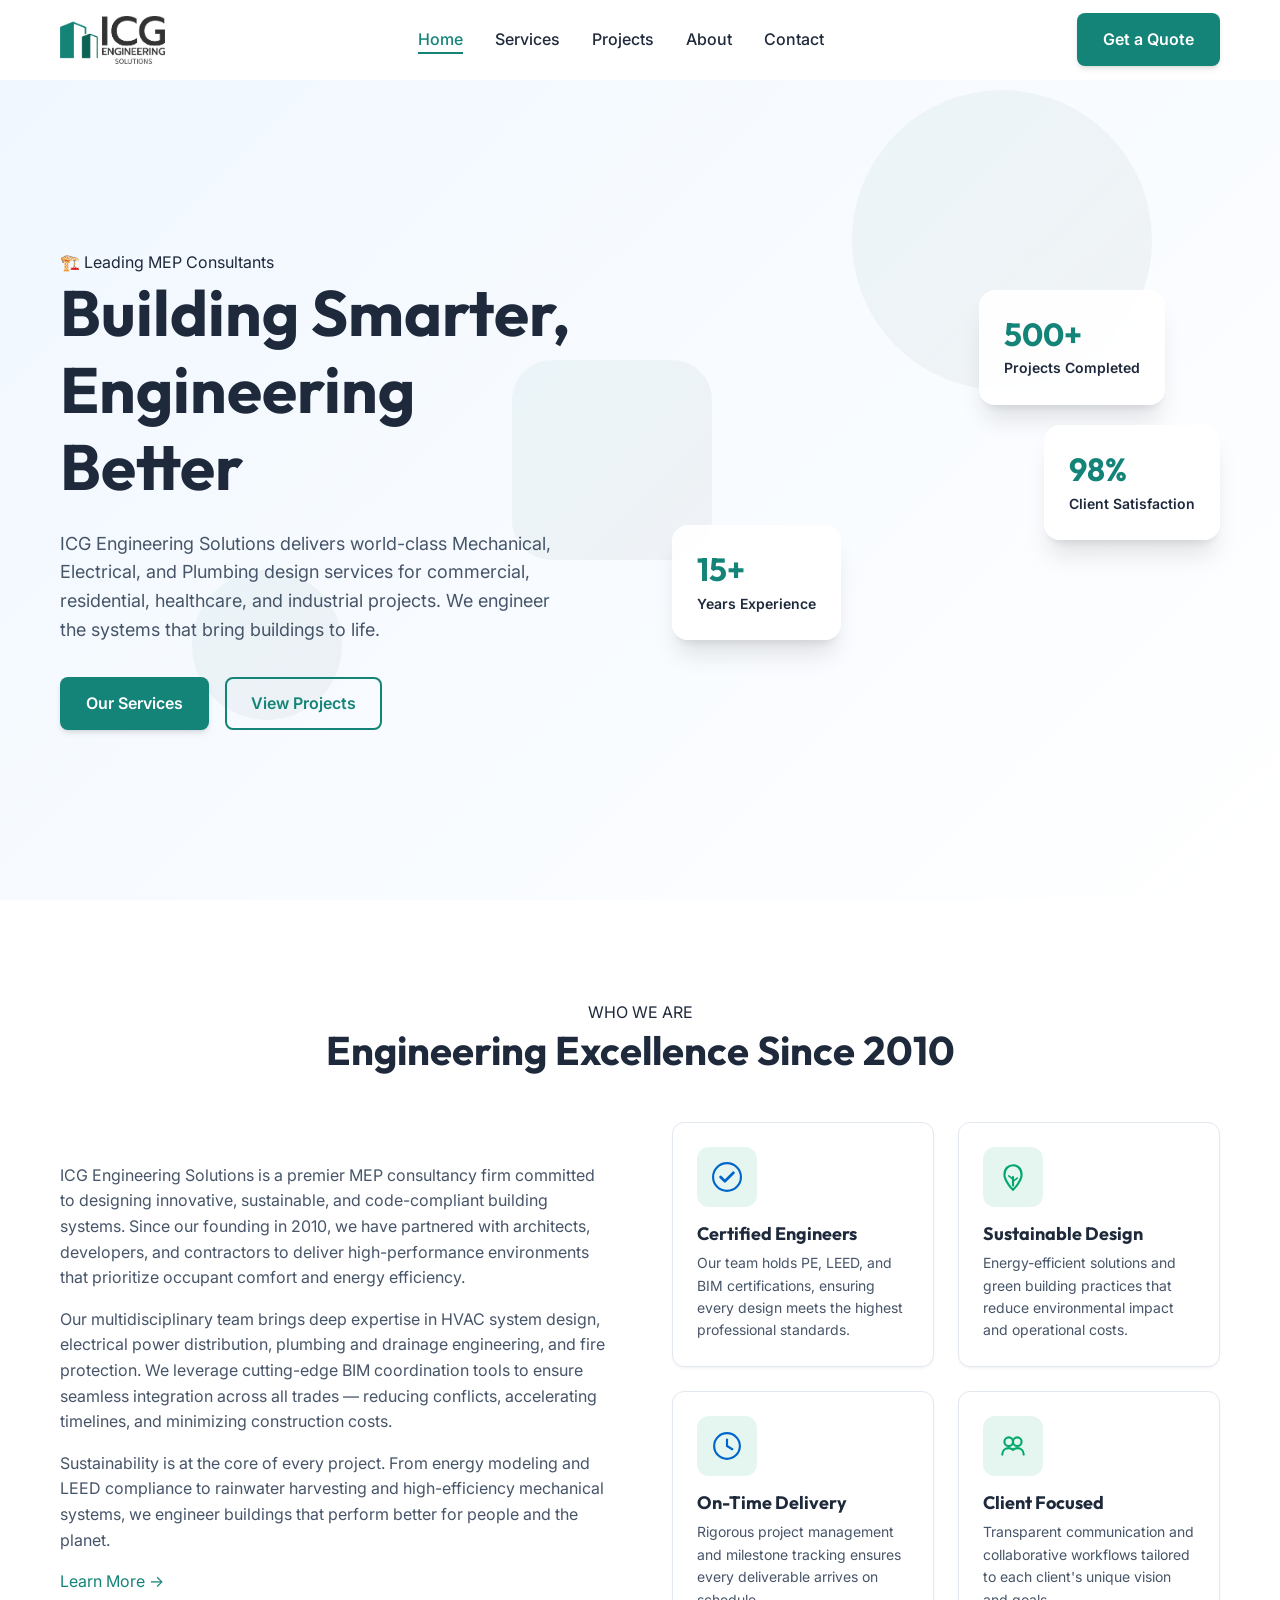
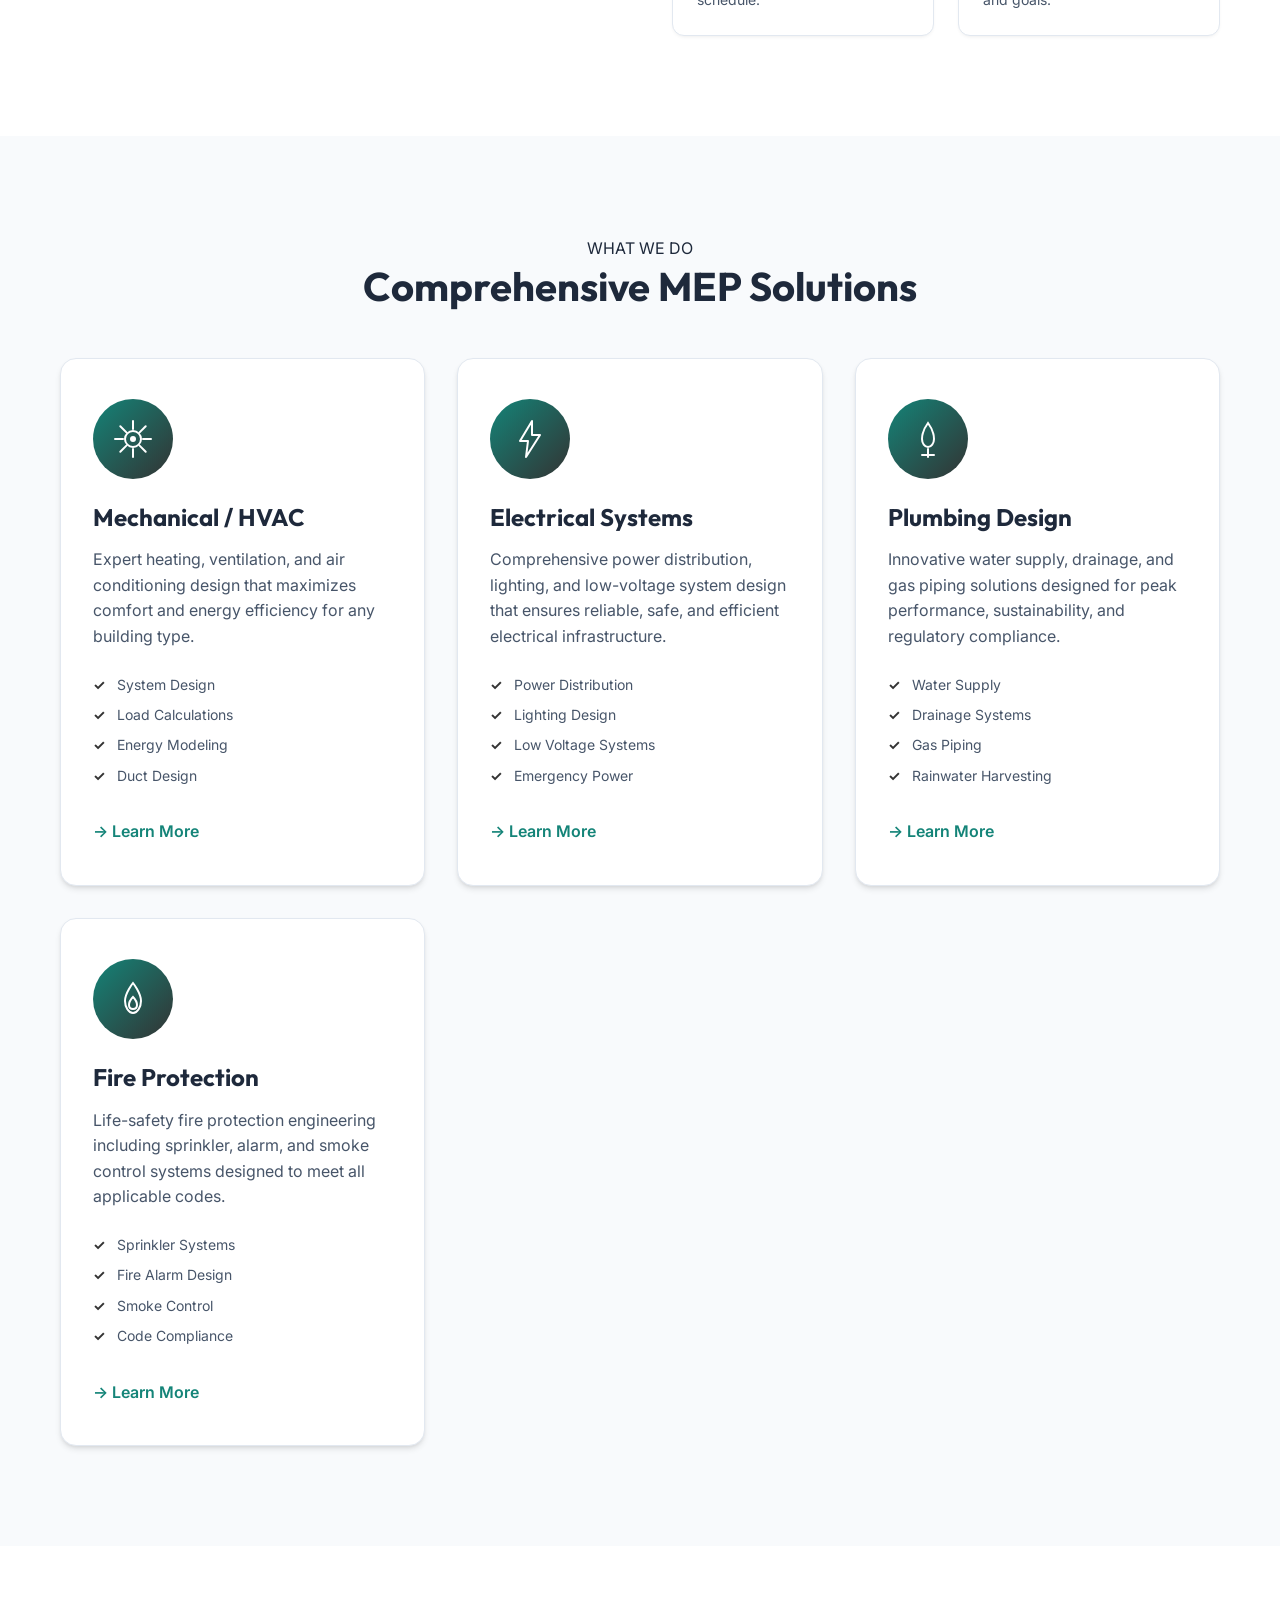
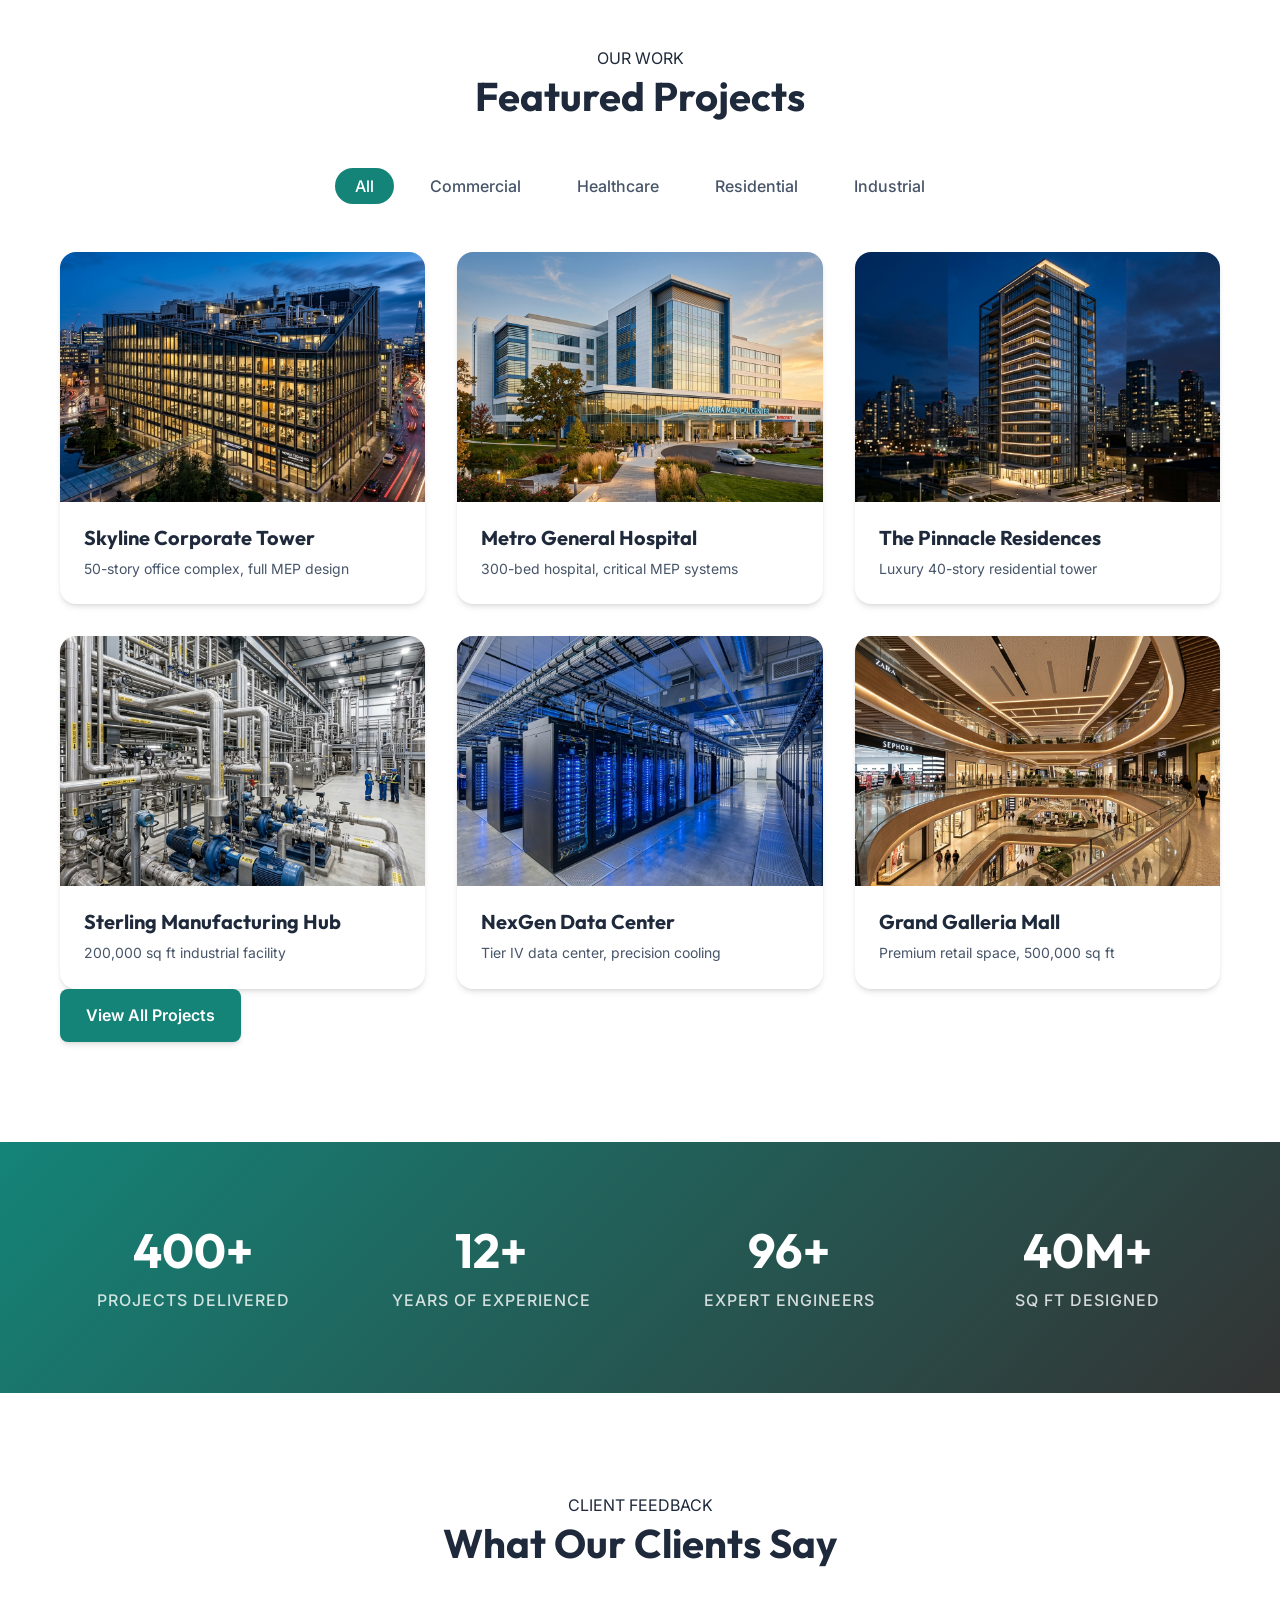
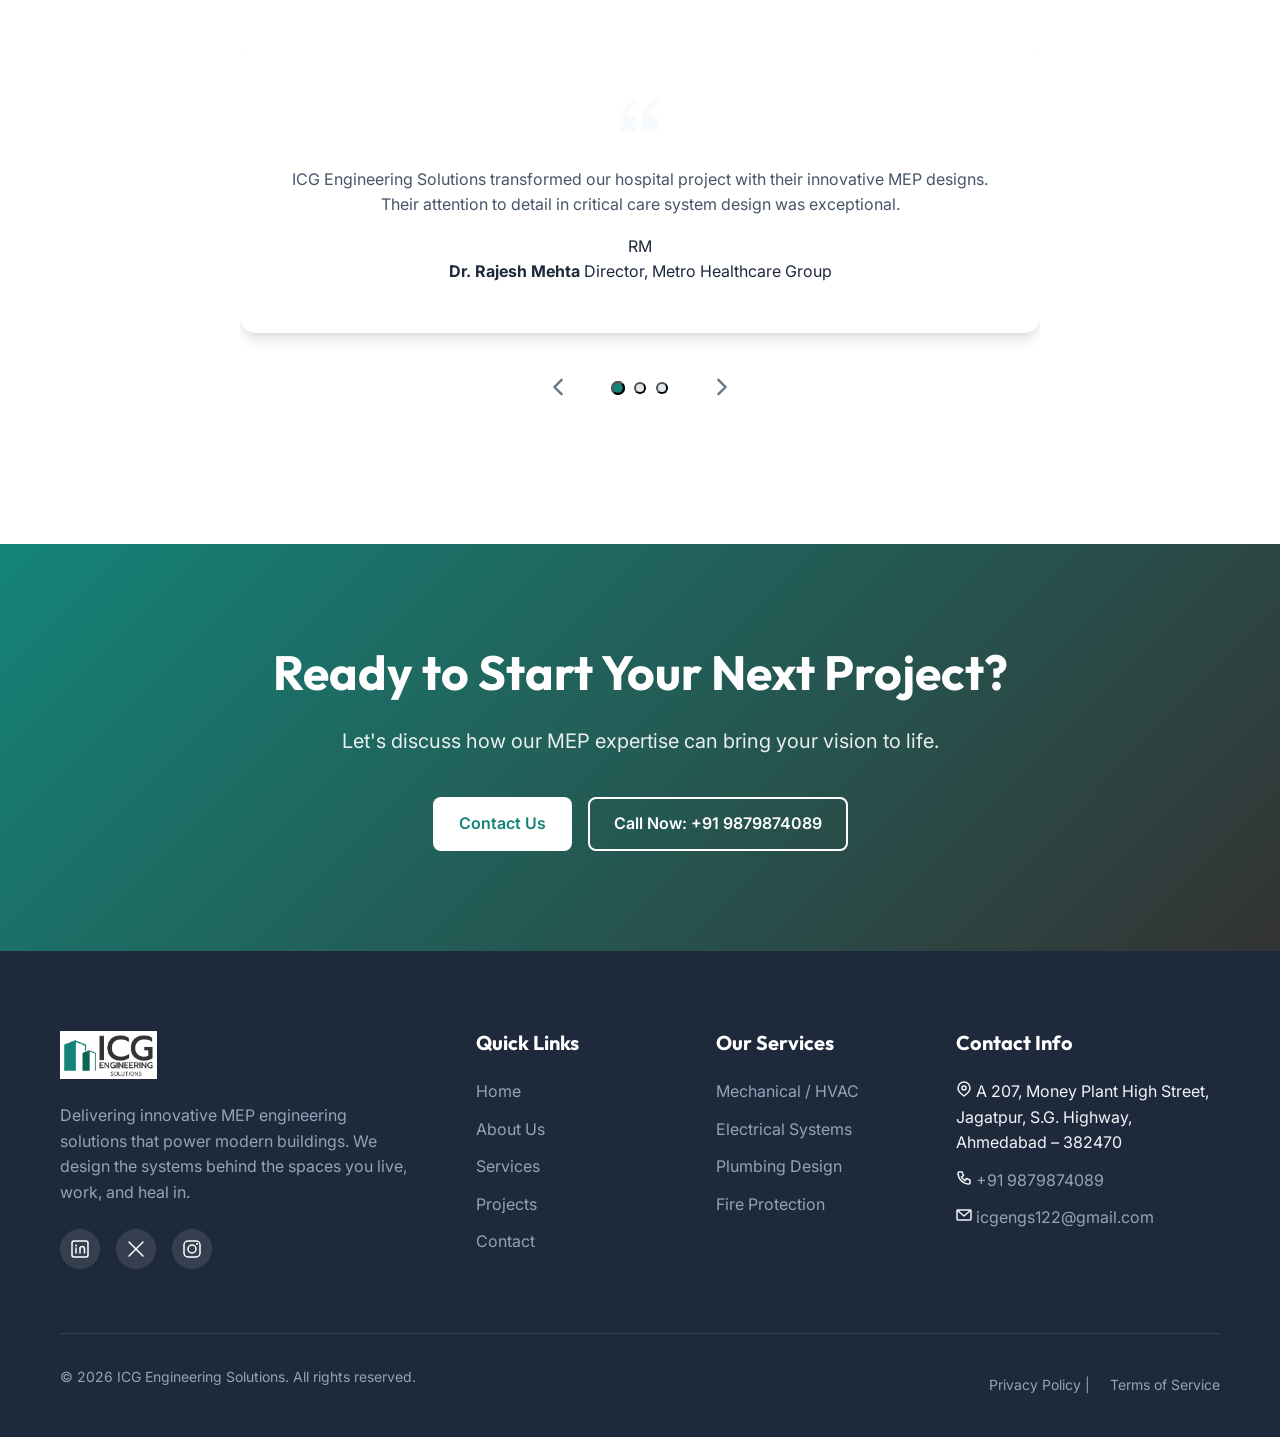
==== index.html @ 19a87f1a "feat: implement core site styles, add logo variants, and update footer branding across pages" ====
<!DOCTYPE html>
<html lang="en">
<head>
  <meta charset="UTF-8">
  <meta name="viewport" content="width=device-width, initial-scale=1.0">
  <title>ICG Engineering Solutions — Leading MEP Consultants | Building Smarter, Engineering Better</title>
  <meta name="description" content="ICG Engineering Solutions delivers world-class Mechanical, Electrical, and Plumbing (MEP) design services for commercial, residential, healthcare, and industrial projects across India.">
  <meta name="keywords" content="MEP engineering, mechanical engineering, electrical design, plumbing design, HVAC, fire protection, BIM coordination, sustainable design, Mumbai">
  <meta name="author" content="ICG Engineering Solutions">

  <!-- Open Graph -->
  <meta property="og:title" content="ICG Engineering Solutions — Leading MEP Consultants">
  <meta property="og:description" content="World-class Mechanical, Electrical, and Plumbing design services for commercial, residential, healthcare, and industrial projects.">
  <meta property="og:type" content="website">
  <meta property="og:url" content="https://www.icgengineering.com/">
  <meta property="og:image" content="images/og-image.jpg">
  <meta property="og:site_name" content="ICG Engineering Solutions">

  <!-- Twitter Card -->
  <meta name="twitter:card" content="summary_large_image">
  <meta name="twitter:title" content="ICG Engineering Solutions — Leading MEP Consultants">
  <meta name="twitter:description" content="World-class MEP design services for commercial, residential, healthcare, and industrial projects.">

  <!-- Fonts -->
  <link rel="preconnect" href="https://fonts.googleapis.com">
  <link rel="preconnect" href="https://fonts.gstatic.com" crossorigin>
  <link href="https://fonts.googleapis.com/css2?family=Inter:wght@400;500;600&family=Outfit:wght@600;700;800&display=swap" rel="stylesheet">

  <!-- Stylesheet -->
  <link rel="stylesheet" href="css/style.css">
</head>
<body>

  <!-- ============ PRELOADER ============ -->
  <div class="preloader" id="preloader" aria-label="Loading page content">
    <div class="spinner"></div>
  </div>

  <!-- ============ NAVIGATION ============ -->
  <header>
    <nav class="navbar" id="navbar" aria-label="Main navigation">
      <div class="container">

        <!-- Logo -->
        <a href="index.html" class="logo" id="nav-logo" aria-label="ICG Engineering Solutions — Home">
          <img src="images/logo.png" alt="ICG Engineering Solutions Logo">
        </a>

        <!-- Desktop Nav Links -->
        <ul class="nav-links" id="nav-links">
          <li><a href="index.html" class="nav-link active" id="nav-home">Home</a></li>
          <li><a href="services.html" class="nav-link" id="nav-services">Services</a></li>
          <li><a href="projects.html" class="nav-link" id="nav-projects">Projects</a></li>
          <li><a href="about.html" class="nav-link" id="nav-about">About</a></li>
          <li><a href="contact.html" class="nav-link" id="nav-contact">Contact</a></li>
        </ul>

        <!-- CTA Button -->
        <a href="contact.html" class="btn btn-primary nav-cta" id="nav-cta">Get a Quote</a>

        <!-- Hamburger Toggle -->
        <button class="menu-toggle" id="menu-toggle" aria-label="Toggle mobile menu" aria-expanded="false">
          <span></span>
          <span></span>
          <span></span>
        </button>
      </div>

      <!-- Mobile Menu -->
      <div class="mobile-menu" id="mobile-menu" aria-label="Mobile navigation">
        <ul class="mobile-nav-links">
          <li><a href="index.html" class="mobile-nav-link active" id="mobile-nav-home">Home</a></li>
          <li><a href="services.html" class="mobile-nav-link" id="mobile-nav-services">Services</a></li>
          <li><a href="projects.html" class="mobile-nav-link" id="mobile-nav-projects">Projects</a></li>
          <li><a href="about.html" class="mobile-nav-link" id="mobile-nav-about">About</a></li>
          <li><a href="contact.html" class="mobile-nav-link" id="mobile-nav-contact">Contact</a></li>
          <li><a href="contact.html" class="btn btn-primary mobile-cta" id="mobile-cta">Get a Quote</a></li>
        </ul>
      </div>
    </nav>
  </header>

  <main>

    <!-- ============ HERO SECTION ============ -->
    <section id="hero" aria-label="Hero introduction">

      <!-- Decorative Floating Shapes -->
      <div class="hero-shapes" aria-hidden="true">
        <div class="shape shape-circle shape-1"></div>
        <div class="shape shape-circle shape-2"></div>
        <div class="shape shape-square shape-3"></div>
        <div class="shape shape-circle shape-4"></div>
        <div class="shape shape-square shape-5"></div>
        <div class="shape shape-circle shape-6"></div>
      </div>

      <div class="container">

        <!-- Hero Content (Left) -->
        <div class="hero-content fade-in-left">
          <span class="hero-badge">🏗️ Leading MEP Consultants</span>
          <h1>Building Smarter,<br>Engineering Better</h1>
          <p>ICG Engineering Solutions delivers world-class Mechanical, Electrical, and Plumbing design services for commercial, residential, healthcare, and industrial projects. We engineer the systems that bring buildings to life.</p>
          <div class="btn-group">
            <a href="services.html" class="btn btn-primary" id="hero-btn-services">Our Services</a>
            <a href="projects.html" class="btn btn-secondary" id="hero-btn-projects">View Projects</a>
          </div>
        </div>

        <!-- Hero Stats (Right — floating cards) -->
        <div class="hero-stats fade-in-right">
          <div class="hero-stat-card">
            <h3 class="stat-number" data-target="500" data-suffix="+">500+</h3>
            <p>Projects Completed</p>
          </div>
          <div class="hero-stat-card">
            <h3 class="stat-number" data-target="15" data-suffix="+">15+</h3>
            <p>Years Experience</p>
          </div>
          <div class="hero-stat-card">
            <h3 class="stat-number" data-target="98" data-suffix="%">98%</h3>
            <p>Client Satisfaction</p>
          </div>
        </div>

      </div>
    </section>

    <!-- ============ ABOUT PREVIEW ============ -->
    <section id="about" class="section" aria-label="About ICG Engineering">
      <div class="container">

        <div class="section-header fade-in-up">
          <span class="section-subtitle">WHO WE ARE</span>
          <h2>Engineering Excellence Since 2010</h2>
        </div>

        <div class="about-grid">

          <!-- Left Column — Text -->
          <div class="about-text fade-in-left">
            <p>ICG Engineering Solutions is a premier MEP consultancy firm committed to designing innovative, sustainable, and code-compliant building systems. Since our founding in 2010, we have partnered with architects, developers, and contractors to deliver high-performance environments that prioritize occupant comfort and energy efficiency.</p>
            <p>Our multidisciplinary team brings deep expertise in HVAC system design, electrical power distribution, plumbing and drainage engineering, and fire protection. We leverage cutting-edge BIM coordination tools to ensure seamless integration across all trades — reducing conflicts, accelerating timelines, and minimizing construction costs.</p>
            <p>Sustainability is at the core of every project. From energy modeling and LEED compliance to rainwater harvesting and high-efficiency mechanical systems, we engineer buildings that perform better for people and the planet.</p>
            <a href="about.html" class="link-arrow" id="about-learn-more">Learn More →</a>
          </div>

          <!-- Right Column — Feature Cards -->
          <div class="about-features fade-in-right">

            <div class="feature-card" id="feature-certified">
              <div class="icon-box">
                <svg width="28" height="28" viewBox="0 0 28 28" fill="none" aria-hidden="true">
                  <circle cx="14" cy="14" r="13" stroke="#0066CC" stroke-width="2" fill="none"/>
                  <polyline points="8,14 12,18 20,10" stroke="#0066CC" stroke-width="2.5" fill="none" stroke-linecap="round" stroke-linejoin="round"/>
                </svg>
              </div>
              <h4>Certified Engineers</h4>
              <p>Our team holds PE, LEED, and BIM certifications, ensuring every design meets the highest professional standards.</p>
            </div>

            <div class="feature-card" id="feature-sustainable">
              <div class="icon-box">
                <svg width="28" height="28" viewBox="0 0 28 28" fill="none" aria-hidden="true">
                  <path d="M14 26C14 26 6 18 6 12C6 6 10 3 14 3C18 3 22 6 22 12C22 18 14 26 14 26Z" stroke="#00A86B" stroke-width="2" fill="none"/>
                  <line x1="14" y1="14" x2="14" y2="22" stroke="#00A86B" stroke-width="2" stroke-linecap="round"/>
                  <line x1="14" y1="16" x2="10" y2="13" stroke="#00A86B" stroke-width="1.5" stroke-linecap="round"/>
                  <line x1="14" y1="18" x2="18" y2="15" stroke="#00A86B" stroke-width="1.5" stroke-linecap="round"/>
                </svg>
              </div>
              <h4>Sustainable Design</h4>
              <p>Energy-efficient solutions and green building practices that reduce environmental impact and operational costs.</p>
            </div>

            <div class="feature-card" id="feature-ontime">
              <div class="icon-box">
                <svg width="28" height="28" viewBox="0 0 28 28" fill="none" aria-hidden="true">
                  <circle cx="14" cy="14" r="12" stroke="#0066CC" stroke-width="2" fill="none"/>
                  <line x1="14" y1="8" x2="14" y2="14" stroke="#0066CC" stroke-width="2" stroke-linecap="round"/>
                  <line x1="14" y1="14" x2="19" y2="17" stroke="#0066CC" stroke-width="2" stroke-linecap="round"/>
                </svg>
              </div>
              <h4>On-Time Delivery</h4>
              <p>Rigorous project management and milestone tracking ensures every deliverable arrives on schedule.</p>
            </div>

            <div class="feature-card" id="feature-client">
              <div class="icon-box">
                <svg width="28" height="28" viewBox="0 0 28 28" fill="none" aria-hidden="true">
                  <circle cx="10" cy="10" r="4" stroke="#00A86B" stroke-width="2" fill="none"/>
                  <circle cx="18" cy="10" r="4" stroke="#00A86B" stroke-width="2" fill="none"/>
                  <path d="M4 22C4 18 7 16 10 16C11.5 16 12.5 16.5 14 17.5C15.5 16.5 16.5 16 18 16C21 16 24 18 24 22" stroke="#00A86B" stroke-width="2" fill="none" stroke-linecap="round"/>
                </svg>
              </div>
              <h4>Client Focused</h4>
              <p>Transparent communication and collaborative workflows tailored to each client's unique vision and goals.</p>
            </div>

          </div>
        </div>
      </div>
    </section>

    <!-- ============ SERVICES SECTION ============ -->
    <section id="services" class="section section-alt" aria-label="Our services">
      <div class="container">

        <div class="section-header fade-in-up">
          <span class="section-subtitle">WHAT WE DO</span>
          <h2>Comprehensive MEP Solutions</h2>
        </div>

        <div class="services-grid">

          <!-- Service Card 1 — Mechanical / HVAC -->
          <article class="service-card fade-in-up" id="service-hvac">
            <div class="icon-box">
              <svg width="40" height="40" viewBox="0 0 40 40" fill="none" aria-hidden="true">
                <circle cx="20" cy="20" r="8" stroke="currentColor" stroke-width="2" fill="none"/>
                <circle cx="20" cy="20" r="3" fill="currentColor"/>
                <line x1="20" y1="2" x2="20" y2="10" stroke="currentColor" stroke-width="2" stroke-linecap="round"/>
                <line x1="20" y1="30" x2="20" y2="38" stroke="currentColor" stroke-width="2" stroke-linecap="round"/>
                <line x1="2" y1="20" x2="10" y2="20" stroke="currentColor" stroke-width="2" stroke-linecap="round"/>
                <line x1="30" y1="20" x2="38" y2="20" stroke="currentColor" stroke-width="2" stroke-linecap="round"/>
                <line x1="7.3" y1="7.3" x2="13.4" y2="13.4" stroke="currentColor" stroke-width="2" stroke-linecap="round"/>
                <line x1="26.6" y1="26.6" x2="32.7" y2="32.7" stroke="currentColor" stroke-width="2" stroke-linecap="round"/>
                <line x1="7.3" y1="32.7" x2="13.4" y2="26.6" stroke="currentColor" stroke-width="2" stroke-linecap="round"/>
                <line x1="26.6" y1="13.4" x2="32.7" y2="7.3" stroke="currentColor" stroke-width="2" stroke-linecap="round"/>
              </svg>
            </div>
            <h3>Mechanical / HVAC</h3>
            <p>Expert heating, ventilation, and air conditioning design that maximizes comfort and energy efficiency for any building type.</p>
            <ul class="service-list">
              <li>System Design</li>
              <li>Load Calculations</li>
              <li>Energy Modeling</li>
              <li>Duct Design</li>
            </ul>
            <a href="services.html" class="service-link" id="service-hvac-link">→ Learn More</a>
          </article>

          <!-- Service Card 2 — Electrical Systems -->
          <article class="service-card fade-in-up" id="service-electrical">
            <div class="icon-box">
              <svg width="40" height="40" viewBox="0 0 40 40" fill="none" aria-hidden="true">
                <polygon points="22,2 10,22 18,22 16,38 30,16 22,16" fill="none" stroke="currentColor" stroke-width="2" stroke-linejoin="round"/>
              </svg>
            </div>
            <h3>Electrical Systems</h3>
            <p>Comprehensive power distribution, lighting, and low-voltage system design that ensures reliable, safe, and efficient electrical infrastructure.</p>
            <ul class="service-list">
              <li>Power Distribution</li>
              <li>Lighting Design</li>
              <li>Low Voltage Systems</li>
              <li>Emergency Power</li>
            </ul>
            <a href="services.html" class="service-link" id="service-electrical-link">→ Learn More</a>
          </article>

          <!-- Service Card 3 — Plumbing Design -->
          <article class="service-card fade-in-up" id="service-plumbing">
            <div class="icon-box">
              <svg width="40" height="40" viewBox="0 0 40 40" fill="none" aria-hidden="true">
                <path d="M20 4C20 4 14 12 14 20C14 24.4 16.7 28 20 28C23.3 28 26 24.4 26 20C26 12 20 4 20 4Z" stroke="currentColor" stroke-width="2" fill="none"/>
                <line x1="20" y1="30" x2="20" y2="38" stroke="currentColor" stroke-width="2" stroke-linecap="round"/>
                <line x1="14" y1="36" x2="26" y2="36" stroke="currentColor" stroke-width="2" stroke-linecap="round"/>
              </svg>
            </div>
            <h3>Plumbing Design</h3>
            <p>Innovative water supply, drainage, and gas piping solutions designed for peak performance, sustainability, and regulatory compliance.</p>
            <ul class="service-list">
              <li>Water Supply</li>
              <li>Drainage Systems</li>
              <li>Gas Piping</li>
              <li>Rainwater Harvesting</li>
            </ul>
            <a href="services.html" class="service-link" id="service-plumbing-link">→ Learn More</a>
          </article>

          <!-- Service Card 4 — Fire Protection -->
          <article class="service-card fade-in-up" id="service-fire">
            <div class="icon-box">
              <svg width="40" height="40" viewBox="0 0 40 40" fill="none" aria-hidden="true">
                <path d="M20 4C20 4 28 14 28 22C28 28 24.4 34 20 34C15.6 34 12 28 12 22C12 14 20 4 20 4Z" stroke="currentColor" stroke-width="2" fill="none"/>
                <path d="M20 18C20 18 24 22 24 26C24 28.5 22.2 30 20 30C17.8 30 16 28.5 16 26C16 22 20 18 20 18Z" stroke="currentColor" stroke-width="2" fill="none"/>
              </svg>
            </div>
            <h3>Fire Protection</h3>
            <p>Life-safety fire protection engineering including sprinkler, alarm, and smoke control systems designed to meet all applicable codes.</p>
            <ul class="service-list">
              <li>Sprinkler Systems</li>
              <li>Fire Alarm Design</li>
              <li>Smoke Control</li>
              <li>Code Compliance</li>
            </ul>
            <a href="services.html" class="service-link" id="service-fire-link">→ Learn More</a>
          </article>

        </div>
      </div>
    </section>

    <!-- ============ PROJECTS SECTION ============ -->
    <section id="projects" class="section" aria-label="Featured projects">
      <div class="container">

        <div class="section-header fade-in-up">
          <span class="section-subtitle">OUR WORK</span>
          <h2>Featured Projects</h2>
        </div>

        <!-- Filter Tabs -->
        <div class="filter-tabs fade-in-up" role="tablist" aria-label="Project category filters">
          <button class="filter-btn active" data-filter="all" id="filter-all" role="tab" aria-selected="true">All</button>
          <button class="filter-btn" data-filter="commercial" id="filter-commercial" role="tab" aria-selected="false">Commercial</button>
          <button class="filter-btn" data-filter="healthcare" id="filter-healthcare" role="tab" aria-selected="false">Healthcare</button>
          <button class="filter-btn" data-filter="residential" id="filter-residential" role="tab" aria-selected="false">Residential</button>
          <button class="filter-btn" data-filter="industrial" id="filter-industrial" role="tab" aria-selected="false">Industrial</button>
        </div>

        <!-- Projects Grid -->
        <div class="projects-grid">

          <article class="project-card fade-in-up" data-category="commercial" id="project-1">
            <div class="project-image">
              <img src="images/project-commercial.jpg" alt="Skyline Corporate Tower — 50-story commercial office complex with full MEP design by ICG Engineering" loading="lazy">
              <div class="project-overlay">
                <h3>Skyline Corporate Tower</h3>
                <span class="project-category">Commercial</span>
                <svg class="project-arrow" width="24" height="24" viewBox="0 0 24 24" fill="none" aria-hidden="true"><line x1="5" y1="12" x2="19" y2="12" stroke="#fff" stroke-width="2" stroke-linecap="round"/><polyline points="13,6 19,12 13,18" stroke="#fff" stroke-width="2" fill="none" stroke-linecap="round" stroke-linejoin="round"/></svg>
              </div>
            </div>
            <div class="project-content">
              <h3>Skyline Corporate Tower</h3>
              <p>50-story office complex, full MEP design</p>
            </div>
          </article>

          <article class="project-card fade-in-up" data-category="healthcare" id="project-2">
            <div class="project-image">
              <img src="images/project-hospital.jpg" alt="Metro General Hospital — 300-bed hospital with critical MEP systems designed by ICG Engineering" loading="lazy">
              <div class="project-overlay">
                <h3>Metro General Hospital</h3>
                <span class="project-category">Healthcare</span>
                <svg class="project-arrow" width="24" height="24" viewBox="0 0 24 24" fill="none" aria-hidden="true"><line x1="5" y1="12" x2="19" y2="12" stroke="#fff" stroke-width="2" stroke-linecap="round"/><polyline points="13,6 19,12 13,18" stroke="#fff" stroke-width="2" fill="none" stroke-linecap="round" stroke-linejoin="round"/></svg>
              </div>
            </div>
            <div class="project-content">
              <h3>Metro General Hospital</h3>
              <p>300-bed hospital, critical MEP systems</p>
            </div>
          </article>

          <article class="project-card fade-in-up" data-category="residential" id="project-3">
            <div class="project-image">
              <img src="images/project-residential.jpg" alt="The Pinnacle Residences — Luxury 40-story residential tower with MEP design by ICG Engineering" loading="lazy">
              <div class="project-overlay">
                <h3>The Pinnacle Residences</h3>
                <span class="project-category">Residential</span>
                <svg class="project-arrow" width="24" height="24" viewBox="0 0 24 24" fill="none" aria-hidden="true"><line x1="5" y1="12" x2="19" y2="12" stroke="#fff" stroke-width="2" stroke-linecap="round"/><polyline points="13,6 19,12 13,18" stroke="#fff" stroke-width="2" fill="none" stroke-linecap="round" stroke-linejoin="round"/></svg>
              </div>
            </div>
            <div class="project-content">
              <h3>The Pinnacle Residences</h3>
              <p>Luxury 40-story residential tower</p>
            </div>
          </article>

          <article class="project-card fade-in-up" data-category="industrial" id="project-4">
            <div class="project-image">
              <img src="images/project-industrial.jpg" alt="Sterling Manufacturing Hub — 200,000 sq ft industrial facility with MEP by ICG Engineering" loading="lazy">
              <div class="project-overlay">
                <h3>Sterling Manufacturing Hub</h3>
                <span class="project-category">Industrial</span>
                <svg class="project-arrow" width="24" height="24" viewBox="0 0 24 24" fill="none" aria-hidden="true"><line x1="5" y1="12" x2="19" y2="12" stroke="#fff" stroke-width="2" stroke-linecap="round"/><polyline points="13,6 19,12 13,18" stroke="#fff" stroke-width="2" fill="none" stroke-linecap="round" stroke-linejoin="round"/></svg>
              </div>
            </div>
            <div class="project-content">
              <h3>Sterling Manufacturing Hub</h3>
              <p>200,000 sq ft industrial facility</p>
            </div>
          </article>

          <article class="project-card fade-in-up" data-category="commercial" id="project-5">
            <div class="project-image">
              <img src="images/project-datacenter.jpg" alt="NexGen Data Center — Tier IV data center with precision cooling designed by ICG Engineering" loading="lazy">
              <div class="project-overlay">
                <h3>NexGen Data Center</h3>
                <span class="project-category">Commercial</span>
                <svg class="project-arrow" width="24" height="24" viewBox="0 0 24 24" fill="none" aria-hidden="true"><line x1="5" y1="12" x2="19" y2="12" stroke="#fff" stroke-width="2" stroke-linecap="round"/><polyline points="13,6 19,12 13,18" stroke="#fff" stroke-width="2" fill="none" stroke-linecap="round" stroke-linejoin="round"/></svg>
              </div>
            </div>
            <div class="project-content">
              <h3>NexGen Data Center</h3>
              <p>Tier IV data center, precision cooling</p>
            </div>
          </article>

          <article class="project-card fade-in-up" data-category="commercial" id="project-6">
            <div class="project-image">
              <img src="images/project-retail.jpg" alt="Grand Galleria Mall — Premium 500,000 sq ft retail space with MEP by ICG Engineering" loading="lazy">
              <div class="project-overlay">
                <h3>Grand Galleria Mall</h3>
                <span class="project-category">Commercial</span>
                <svg class="project-arrow" width="24" height="24" viewBox="0 0 24 24" fill="none" aria-hidden="true"><line x1="5" y1="12" x2="19" y2="12" stroke="#fff" stroke-width="2" stroke-linecap="round"/><polyline points="13,6 19,12 13,18" stroke="#fff" stroke-width="2" fill="none" stroke-linecap="round" stroke-linejoin="round"/></svg>
              </div>
            </div>
            <div class="project-content">
              <h3>Grand Galleria Mall</h3>
              <p>Premium retail space, 500,000 sq ft</p>
            </div>
          </article>

        </div>

        <div class="section-cta fade-in-up">
          <a href="projects.html" class="btn btn-primary" id="projects-view-all">View All Projects</a>
        </div>

      </div>
    </section>

    <!-- ============ STATS SECTION ============ -->
    <section class="stats-section" aria-label="Company statistics">
      <div class="container">
        <div class="stats-grid">

          <div class="stat-item fade-in-up">
            <h3><span class="stat-number" data-target="500" data-suffix="+">500+</span></h3>
            <p>Projects Delivered</p>
          </div>

          <div class="stat-item fade-in-up">
            <h3><span class="stat-number" data-target="15" data-suffix="+">15+</span></h3>
            <p>Years of Experience</p>
          </div>

          <div class="stat-item fade-in-up">
            <h3><span class="stat-number" data-target="120" data-suffix="+">120+</span></h3>
            <p>Expert Engineers</p>
          </div>

          <div class="stat-item fade-in-up">
            <h3><span class="stat-number" data-target="50" data-suffix="M+">50M+</span></h3>
            <p>Sq Ft Designed</p>
          </div>

        </div>
      </div>
    </section>

    <!-- ============ TESTIMONIALS SECTION ============ -->
    <section id="testimonials" class="section" aria-label="Client testimonials">
      <div class="container">

        <div class="section-header fade-in-up">
          <span class="section-subtitle">CLIENT FEEDBACK</span>
          <h2>What Our Clients Say</h2>
        </div>

        <div class="testimonial-slider fade-in-up" id="testimonial-slider">

          <div class="testimonial-track">

            <!-- Testimonial 1 -->
            <div class="testimonial-card" id="testimonial-1">
              <blockquote>
                <svg class="quote-icon" width="40" height="32" viewBox="0 0 40 32" fill="none" aria-hidden="true">
                  <path d="M0 20C0 12 4 4 16 0L18 4C10 8 8 14 8 18H16V32H0V20Z" fill="#0066CC" opacity="0.15"/>
                  <path d="M22 20C22 12 26 4 38 0L40 4C32 8 30 14 30 18H38V32H22V20Z" fill="#0066CC" opacity="0.15"/>
                </svg>
                <p>ICG Engineering Solutions transformed our hospital project with their innovative MEP designs. Their attention to detail in critical care system design was exceptional.</p>
              </blockquote>
              <div class="testimonial-author">
                <div class="author-avatar" aria-hidden="true">RM</div>
                <div class="author-info">
                  <strong>Dr. Rajesh Mehta</strong>
                  <span>Director, Metro Healthcare Group</span>
                </div>
              </div>
            </div>

            <!-- Testimonial 2 -->
            <div class="testimonial-card" id="testimonial-2">
              <blockquote>
                <svg class="quote-icon" width="40" height="32" viewBox="0 0 40 32" fill="none" aria-hidden="true">
                  <path d="M0 20C0 12 4 4 16 0L18 4C10 8 8 14 8 18H16V32H0V20Z" fill="#0066CC" opacity="0.15"/>
                  <path d="M22 20C22 12 26 4 38 0L40 4C32 8 30 14 30 18H38V32H22V20Z" fill="#0066CC" opacity="0.15"/>
                </svg>
                <p>Their team delivered our commercial tower MEP systems on time and under budget. The energy-efficient HVAC design has reduced our operating costs by 30%.</p>
              </blockquote>
              <div class="testimonial-author">
                <div class="author-avatar" aria-hidden="true">AS</div>
                <div class="author-info">
                  <strong>Ananya Sharma</strong>
                  <span>VP Operations, Skyline Properties</span>
                </div>
              </div>
            </div>

            <!-- Testimonial 3 -->
            <div class="testimonial-card" id="testimonial-3">
              <blockquote>
                <svg class="quote-icon" width="40" height="32" viewBox="0 0 40 32" fill="none" aria-hidden="true">
                  <path d="M0 20C0 12 4 4 16 0L18 4C10 8 8 14 8 18H16V32H0V20Z" fill="#0066CC" opacity="0.15"/>
                  <path d="M22 20C22 12 26 4 38 0L40 4C32 8 30 14 30 18H38V32H22V20Z" fill="#0066CC" opacity="0.15"/>
                </svg>
                <p>Working with ICG on our manufacturing facility was seamless. Their plumbing and fire protection designs exceeded all regulatory requirements.</p>
              </blockquote>
              <div class="testimonial-author">
                <div class="author-avatar" aria-hidden="true">VP</div>
                <div class="author-info">
                  <strong>Vikram Patel</strong>
                  <span>CEO, Sterling Industries</span>
                </div>
              </div>
            </div>

          </div>

          <!-- Slider Controls -->
          <div class="testimonial-controls">
            <button class="testimonial-arrow prev" id="testimonial-prev" aria-label="Previous testimonial">
              <svg width="20" height="20" viewBox="0 0 20 20" fill="none" aria-hidden="true">
                <polyline points="13,4 7,10 13,16" stroke="currentColor" stroke-width="2" fill="none" stroke-linecap="round" stroke-linejoin="round"/>
              </svg>
            </button>
            <div class="testimonial-dots" id="slider-dots" role="tablist" aria-label="Testimonial navigation">
              <button class="dot active" data-slide="0" id="dot-0" role="tab" aria-label="Testimonial 1" aria-selected="true"></button>
              <button class="dot" data-slide="1" id="dot-1" role="tab" aria-label="Testimonial 2" aria-selected="false"></button>
              <button class="dot" data-slide="2" id="dot-2" role="tab" aria-label="Testimonial 3" aria-selected="false"></button>
            </div>
            <button class="testimonial-arrow next" id="testimonial-next" aria-label="Next testimonial">
              <svg width="20" height="20" viewBox="0 0 20 20" fill="none" aria-hidden="true">
                <polyline points="7,4 13,10 7,16" stroke="currentColor" stroke-width="2" fill="none" stroke-linecap="round" stroke-linejoin="round"/>
              </svg>
            </button>
          </div>

        </div>
      </div>
    </section>

    <!-- ============ CTA SECTION ============ -->
    <section class="cta-section" aria-label="Call to action">
      <div class="container">
        <div class="cta-content fade-in-up">
          <h2>Ready to Start Your Next Project?</h2>
          <p>Let's discuss how our MEP expertise can bring your vision to life.</p>
          <div class="btn-group">
            <a href="contact.html" class="btn btn-white" id="cta-contact">Contact Us</a>
            <a href="tel:+919879874089" class="btn btn-outline-white" id="cta-call">Call Now: +91 9879874089</a>
          </div>
        </div>
      </div>
    </section>

  </main>

  <!-- ============ FOOTER ============ -->
  <footer class="footer" aria-label="Site footer">
    <div class="container">
      <div class="footer-grid">

        <!-- Column 1 — Brand -->
        <div class="footer-col footer-brand">
          <a href="index.html" class="logo" aria-label="ICG Engineering Solutions – Home">
            <img src="images/logo_dark.png" alt="ICG Engineering Solutions Logo">
          </a>
          <p>Delivering innovative MEP engineering solutions that power modern buildings. We design the systems behind the spaces you live, work, and heal in.</p>
          <div class="social-links">
            <!-- LinkedIn -->
            <a href="#" class="social-link" id="social-linkedin" aria-label="Follow ICG on LinkedIn">
              <svg width="20" height="20" viewBox="0 0 20 20" fill="none" aria-hidden="true">
                <rect x="2" y="2" width="16" height="16" rx="2" stroke="currentColor" stroke-width="1.5" fill="none"/>
                <line x1="6" y1="9" x2="6" y2="14" stroke="currentColor" stroke-width="1.5" stroke-linecap="round"/>
                <circle cx="6" cy="6.5" r="1" fill="currentColor"/>
                <path d="M10 9C10 9 10.5 7.5 12.5 7.5C14.5 7.5 14.5 9.5 14.5 10.5V14" stroke="currentColor" stroke-width="1.5" fill="none" stroke-linecap="round"/>
                <line x1="10" y1="9" x2="10" y2="14" stroke="currentColor" stroke-width="1.5" stroke-linecap="round"/>
              </svg>
            </a>
            <!-- Twitter / X -->
            <a href="#" class="social-link" id="social-twitter" aria-label="Follow ICG on Twitter">
              <svg width="20" height="20" viewBox="0 0 20 20" fill="none" aria-hidden="true">
                <line x1="3" y1="3" x2="17" y2="17" stroke="currentColor" stroke-width="1.5" stroke-linecap="round"/>
                <line x1="17" y1="3" x2="3" y2="17" stroke="currentColor" stroke-width="1.5" stroke-linecap="round"/>
              </svg>
            </a>
            <!-- Instagram -->
            <a href="#" class="social-link" id="social-instagram" aria-label="Follow ICG on Instagram">
              <svg width="20" height="20" viewBox="0 0 20 20" fill="none" aria-hidden="true">
                <rect x="2" y="2" width="16" height="16" rx="4" stroke="currentColor" stroke-width="1.5" fill="none"/>
                <circle cx="10" cy="10" r="4" stroke="currentColor" stroke-width="1.5" fill="none"/>
                <circle cx="15" cy="5" r="1" fill="currentColor"/>
              </svg>
            </a>
          </div>
        </div>

        <!-- Column 2 — Quick Links -->
        <div class="footer-col">
          <h4>Quick Links</h4>
          <ul class="footer-links">
            <li><a href="index.html" id="footer-home">Home</a></li>
            <li><a href="about.html" id="footer-about">About Us</a></li>
            <li><a href="services.html" id="footer-services">Services</a></li>
            <li><a href="projects.html" id="footer-projects">Projects</a></li>
            <li><a href="contact.html" id="footer-contact">Contact</a></li>
          </ul>
        </div>

        <!-- Column 3 — Our Services -->
        <div class="footer-col">
          <h4>Our Services</h4>
          <ul class="footer-links">
            <li><a href="services.html">Mechanical / HVAC</a></li>
            <li><a href="services.html">Electrical Systems</a></li>
            <li><a href="services.html">Plumbing Design</a></li>
            <li><a href="services.html">Fire Protection</a></li>
          </ul>
        </div>

        <!-- Column 4 — Contact Info -->
        <div class="footer-col">
          <h4>Contact Info</h4>
          <ul class="footer-contact">
            <li>
              <svg width="16" height="16" viewBox="0 0 16 16" fill="none" aria-hidden="true"><path d="M8 1C5 1 2 3.5 2 7C2 11 8 15 8 15C8 15 14 11 14 7C14 3.5 11 1 8 1Z" stroke="currentColor" stroke-width="1.5" fill="none"/><circle cx="8" cy="7" r="2" stroke="currentColor" stroke-width="1.5" fill="none"/></svg>
              <span>A 207, Money Plant High Street,<br>Jagatpur, S.G. Highway, Ahmedabad – 382470</span>
            </li>
            <li>
              <svg width="16" height="16" viewBox="0 0 16 16" fill="none" aria-hidden="true"><path d="M3 2H6L7.5 5.5L5.5 7C6.5 9 7 9.5 9 10.5L10.5 8.5L14 10V13C14 13.5 13.5 14 13 14C7 14 2 9 2 3C2 2.5 2.5 2 3 2Z" stroke="currentColor" stroke-width="1.5" fill="none"/></svg>
              <a href="tel:+919879874089">+91 9879874089</a>
            </li>
            <li>
              <svg width="16" height="16" viewBox="0 0 16 16" fill="none" aria-hidden="true"><rect x="1" y="3" width="14" height="10" rx="1" stroke="currentColor" stroke-width="1.5" fill="none"/><polyline points="1,3 8,9 15,3" stroke="currentColor" stroke-width="1.5" fill="none" stroke-linejoin="round"/></svg>
              <a href="mailto:icgengs122@gmail.com">icgengs122@gmail.com</a>
            </li>
          </ul>
        </div>

      </div>

      <!-- Footer Bottom Bar -->
      <div class="footer-bottom">
        <p>&copy; 2026 ICG Engineering Solutions. All rights reserved.</p>
        <div class="footer-legal">
          <a href="#" id="footer-privacy">Privacy Policy</a>
          <span>|</span>
          <a href="#" id="footer-terms">Terms of Service</a>
        </div>
      </div>

    </div>
  </footer>

  <!-- ============ BACK TO TOP ============ -->
  <button class="back-to-top" id="back-to-top" aria-label="Back to top">
    <svg width="20" height="20" viewBox="0 0 20 20" fill="none" aria-hidden="true">
      <polyline points="4,13 10,7 16,13" stroke="currentColor" stroke-width="2" fill="none" stroke-linecap="round" stroke-linejoin="round"/>
    </svg>
  </button>

  <!-- JavaScript -->
  <script src="js/script.js" defer></script>
</body>
</html>
---- css/style.css ----
/* ============================================
   ICG Engineering Solutions - Main Stylesheet
   ============================================ */

/* ── 1. Base & Variables ── */
:root {
  /* Colors */
  --color-primary: #148478;
  --color-primary-dark: #0E6357;
  --color-secondary: #333333;
  --color-secondary-dark: #1a1a1a;

  --bg-primary: #ffffff;
  --bg-secondary: #f8fafc;
  --bg-card: #f1f5f9;

  --text-primary: #1e293b;
  --text-secondary: #475569;
  --text-muted: #64748b;
  --text-light: #f8fafc;

  --border-color: #e2e8f0;

  /* Gradients */
  --gradient-accent: linear-gradient(135deg, var(--color-primary), var(--color-secondary));
  --gradient-overlay: linear-gradient(135deg, rgba(20, 132, 120, 0.85), rgba(14, 99, 87, 0.85));

  /* Shadows */
  --shadow-sm: 0 2px 4px -2px rgba(0, 0, 0, 0.1);
  --shadow-md: 0 4px 6px -1px rgba(0, 0, 0, 0.1), 0 2px 4px -2px rgba(0, 0, 0, 0.1);
  --shadow-lg: 0 10px 15px -3px rgba(0, 0, 0, 0.1), 0 4px 6px -4px rgba(0, 0, 0, 0.1);
  --shadow-xl: 0 20px 25px -5px rgba(0, 0, 0, 0.1), 0 8px 10px -6px rgba(0, 0, 0, 0.1);

  /* Border Radius */
  --radius-sm: 8px;
  --radius-md: 12px;
  --radius-lg: 16px;

  /* Transitions */
  --transition-fast: 0.2s cubic-bezier(0.4, 0, 0.2, 1);
  --transition-normal: 0.3s cubic-bezier(0.4, 0, 0.2, 1);
  --transition-slow: 0.5s cubic-bezier(0.4, 0, 0.2, 1);
}

* {
  margin: 0;
  padding: 0;
  box-sizing: border-box;
}

html {
  scroll-behavior: smooth;
  font-size: 16px;
}

body {
  font-family: 'Inter', sans-serif;
  color: var(--text-primary);
  background-color: var(--bg-primary);
  line-height: 1.6;
  overflow-x: hidden;
}

::selection {
  background-color: var(--color-primary);
  color: #fff;
}

/* Custom Scrollbar */
::-webkit-scrollbar {
  width: 8px;
}

::-webkit-scrollbar-track {
  background: var(--bg-secondary);
}

::-webkit-scrollbar-thumb {
  background: var(--color-primary);
  border-radius: 4px;
}

::-webkit-scrollbar-thumb:hover {
  background: var(--color-primary-dark);
}

/* ── 2. Typography ── */
h1,
h2,
h3,
h4,
h5,
h6 {
  font-family: 'Outfit', sans-serif;
  font-weight: 700;
  line-height: 1.2;
  margin-bottom: 1rem;
}

h1 {
  font-size: 3.5rem;
}

h2 {
  font-size: 2.5rem;
}

h3 {
  font-size: 1.5rem;
}

h4 {
  font-size: 1.25rem;
}

p {
  margin-bottom: 1rem;
  color: var(--text-secondary);
}

a {
  color: var(--color-primary);
  text-decoration: none;
  transition: all var(--transition-normal);
}

a:hover {
  color: var(--color-primary-dark);
}

.gradient-text {
  background: var(--gradient-accent);
  -webkit-background-clip: text;
  -webkit-text-fill-color: transparent;
  background-clip: text;
  color: transparent;
  display: inline-block;
}

/* ── 3. Utility Classes ── */
.container {
  width: 100%;
  max-width: 1200px;
  margin: 0 auto;
  padding: 0 20px;
}

.section {
  padding: 100px 0;
}

.section-alt {
  background-color: var(--bg-secondary);
}

.section-header {
  text-align: center;
  margin-bottom: 3rem;
}

.subtitle {
  color: var(--color-primary);
  font-weight: 600;
  text-transform: uppercase;
  letter-spacing: 2px;
  font-size: 0.875rem;
  margin-bottom: 0.5rem;
  display: block;
}

.btn {
  display: inline-flex;
  align-items: center;
  justify-content: center;
  padding: 12px 24px;
  border-radius: var(--radius-sm);
  font-weight: 600;
  transition: all var(--transition-normal);
  cursor: pointer;
  border: 2px solid transparent;
  font-family: 'Inter', sans-serif;
  font-size: 1rem;
}

.btn-primary {
  background-color: var(--color-primary);
  color: #fff;
  box-shadow: var(--shadow-md);
}

.btn-primary:hover {
  background-color: var(--color-primary-dark);
  box-shadow: var(--shadow-lg);
  color: #fff;
}

.btn-secondary {
  background-color: transparent;
  color: var(--color-primary);
  border-color: var(--color-primary);
}

.btn-secondary:hover {
  background-color: var(--color-primary);
  color: #fff;
}

.btn-white {
  background-color: #fff;
  color: var(--color-primary);
}

.btn-white:hover {
  background-color: var(--bg-secondary);
}

.btn-outline-white {
  background-color: transparent;
  color: #fff;
  border-color: #fff;
}

.btn-outline-white:hover {
  background-color: #fff;
  color: var(--color-primary);
}

.btn-group {
  display: flex;
  gap: 1rem;
  flex-wrap: wrap;
}

.badge {
  display: inline-block;
  padding: 4px 12px;
  background-color: rgba(20, 132, 120, 0.1);
  color: var(--color-primary);
  border-radius: 20px;
  font-size: 0.85rem;
  font-weight: 500;
  margin-bottom: 1rem;
}

.badge-popular {
  background-color: var(--color-secondary);
  color: #fff;
}



.icon-box {
  width: 60px;
  height: 60px;
  background-color: rgba(0, 102, 204, 0.1);
  color: var(--color-primary);
  border-radius: var(--radius-md);
  display: flex;
  align-items: center;
  justify-content: center;
  margin-bottom: 1.5rem;
  transition: all var(--transition-normal);
}

.icon-box svg {
  width: 30px;
  height: 30px;
  fill: currentColor;
}

/* ── 4. Preloader ── */
.preloader {
  position: fixed;
  top: 0;
  left: 0;
  width: 100%;
  height: 100%;
  background-color: var(--bg-primary);
  display: flex;
  justify-content: center;
  align-items: center;
  z-index: 9999;
  transition: opacity 0.5s ease;
}

.preloader.hidden {
  opacity: 0;
  pointer-events: none;
}

.spinner {
  width: 50px;
  height: 50px;
  border: 5px solid rgba(0, 102, 204, 0.2);
  border-top-color: var(--color-primary);
  border-radius: 50%;
  animation: spin 1s linear infinite;
}

@keyframes spin {
  to {
    transform: rotate(360deg);
  }
}

/* ── 5. Navigation ── */
.navbar {
  position: fixed;
  top: 0;
  left: 0;
  width: 100%;
  height: 80px;
  background-color: rgba(255, 255, 255, 0.95);
  backdrop-filter: blur(10px);
  display: flex;
  align-items: center;
  z-index: 1000;
  transition: all var(--transition-normal);
  border-bottom: 1px solid transparent;
}

.navbar.scrolled {
  box-shadow: var(--shadow-sm);
  border-bottom: 1px solid var(--border-color);
  height: 70px;
}

.navbar .container {
  display: flex;
  justify-content: space-between;
  align-items: center;
}

.logo {
  display: flex;
  align-items: center;
  text-decoration: none;
}

.logo img {
  height: 48px;
  width: auto;
}

.nav-links,
.mobile-nav-links {
  display: flex;
  gap: 2rem;
  align-items: center;
  list-style: none;
  padding: 0;
  margin: 0;
}

.nav-links a {
  color: var(--text-primary);
  font-weight: 500;
  position: relative;
  padding: 5px 0;
}

.nav-links a::after {
  content: '';
  position: absolute;
  bottom: 0;
  left: 0;
  width: 0;
  height: 2px;
  background-color: var(--color-primary);
  transition: width var(--transition-normal);
}

.nav-links a:hover::after,
.nav-links a.active::after {
  width: 100%;
}

.nav-links a.active {
  color: var(--color-primary);
}

.menu-toggle {
  display: none;
  flex-direction: column;
  justify-content: space-between;
  width: 30px;
  height: 21px;
  cursor: pointer;
  z-index: 1001;
}

.menu-toggle span {
  display: block;
  width: 100%;
  height: 3px;
  background-color: var(--text-primary);
  border-radius: 3px;
  transition: all var(--transition-normal);
}

.mobile-menu {
  position: fixed;
  top: 0;
  right: -100%;
  width: 300px;
  height: 100vh;
  background-color: var(--bg-primary);
  box-shadow: var(--shadow-xl);
  display: flex;
  flex-direction: column;
  padding: 100px 30px 40px;
  transition: right var(--transition-normal);
  z-index: 999;
}

.mobile-nav-links {
  flex-direction: column;
  align-items: flex-start;
  gap: 0;
}

.mobile-menu li {
  width: 100%;
}

.mobile-menu.active {
  right: 0;
}

.mobile-menu a {
  font-size: 1.25rem;
  font-weight: 600;
  margin-bottom: 1.5rem;
  color: var(--text-primary);
}

.mobile-menu a.active {
  color: var(--color-primary);
}

.mobile-menu .btn {
  margin-top: auto;
}

.mobile-menu-overlay {
  position: fixed;
  top: 0;
  left: 0;
  width: 100%;
  height: 100%;
  background-color: rgba(0, 0, 0, 0.5);
  opacity: 0;
  visibility: hidden;
  transition: all var(--transition-normal);
  z-index: 998;
}

body.menu-open .mobile-menu-overlay {
  opacity: 1;
  visibility: visible;
}

/* ── 6. Hero Section ── */
#hero {
  height: 100vh;
  min-height: 700px;
  display: flex;
  align-items: center;
  position: relative;
  overflow: hidden;
  background: linear-gradient(135deg, #f0f7ff 0%, #ffffff 100%);
  padding-top: 80px;
  /* Offset for navbar */
}

.hero-shapes {
  position: absolute;
  top: 0;
  left: 0;
  width: 100%;
  height: 100%;
  pointer-events: none;
  z-index: 0;
}

.shape {
  position: absolute;
  background: var(--gradient-accent);
  opacity: 0.05;
  border-radius: 50%;
  animation: float 10s infinite ease-in-out alternate;
}

.shape-1 {
  width: 300px;
  height: 300px;
  top: 10%;
  right: 10%;
}

.shape-2 {
  width: 150px;
  height: 150px;
  bottom: 20%;
  left: 15%;
  animation-duration: 15s;
}

.shape-3 {
  width: 200px;
  height: 200px;
  top: 40%;
  left: 40%;
  animation-duration: 12s;
  border-radius: 20%;
  transform: rotate(45deg);
}

#hero .container {
  position: relative;
  z-index: 1;
  display: grid;
  grid-template-columns: 1fr 1fr;
  gap: 4rem;
  align-items: center;
}

.hero-content h1 {
  font-size: 4rem;
  margin-bottom: 1.5rem;
}

.hero-content p {
  font-size: 1.125rem;
  margin-bottom: 2rem;
  max-width: 500px;
}

.hero-stats {
  position: relative;
  height: 500px;
}

.hero-stat-card {
  position: absolute;
  background: rgba(255, 255, 255, 0.9);
  backdrop-filter: blur(10px);
  padding: 1.5rem;
  border-radius: var(--radius-lg);
  box-shadow: var(--shadow-xl);
  border: 1px solid rgba(255, 255, 255, 0.5);
  animation: float 6s infinite ease-in-out alternate;
}

.hero-stat-card:nth-child(1) {
  top: 10%;
  right: 10%;
  animation-delay: 0s;
}

.hero-stat-card:nth-child(2) {
  bottom: 20%;
  left: 0;
  animation-delay: -2s;
}

.hero-stat-card:nth-child(3) {
  bottom: 40%;
  right: 0;
  animation-delay: -4s;
}

.hero-stat-card h3 {
  font-size: 2rem;
  color: var(--color-primary);
  margin-bottom: 0.25rem;
}

.hero-stat-card p {
  margin: 0;
  font-size: 0.875rem;
  font-weight: 600;
  color: var(--text-primary);
}

@keyframes float {
  0% {
    transform: translateY(0);
  }

  100% {
    transform: translateY(-20px);
  }
}

/* ── 7. About Section ── */
.about-grid {
  display: grid;
  grid-template-columns: 1fr 1fr;
  gap: 4rem;
  align-items: center;
}

.about-features {
  display: grid;
  grid-template-columns: 1fr 1fr;
  gap: 1.5rem;
}

.feature-card {
  background: var(--bg-primary);
  padding: 1.5rem;
  border-radius: var(--radius-md);
  box-shadow: var(--shadow-sm);
  border: 1px solid var(--border-color);
  transition: all var(--transition-normal);
}

.feature-card:hover {
  transform: translateY(-2px);
  box-shadow: var(--shadow-md);
  border-color: var(--color-primary);
}

.feature-card .icon-box {
  margin-bottom: 1rem;
  background-color: rgba(0, 168, 107, 0.1);
  color: var(--color-secondary);
}

.feature-card h4 {
  font-size: 1.125rem;
  margin-bottom: 0.5rem;
}

.feature-card p {
  font-size: 0.875rem;
  margin: 0;
}

/* ── 8. Services Section ── */
.services-grid {
  display: grid;
  grid-template-columns: repeat(auto-fit, minmax(280px, 1fr));
  gap: 2rem;
}

.service-card {
  background: var(--bg-primary);
  padding: 2.5rem 2rem;
  border-radius: var(--radius-lg);
  box-shadow: var(--shadow-md);
  border: 1px solid var(--border-color);
  transition: all var(--transition-normal);
  position: relative;
  overflow: hidden;
  display: flex;
  flex-direction: column;
}

.service-card:hover {
  transform: translateY(-2px);
  box-shadow: var(--shadow-xl);
}

.service-card .icon-box {
  width: 80px;
  height: 80px;
  background: var(--gradient-accent);
  color: #fff;
  border-radius: 50%;
}

.service-card .icon-box svg {
  width: 40px;
  height: 40px;
}

.service-card h3 {
  margin-bottom: 1rem;
}

.service-card p {
  margin-bottom: 1.5rem;
  flex-grow: 1;
}

.service-card ul {
  list-style: none;
  margin-bottom: 1.5rem;
}

.service-card ul li {
  position: relative;
  padding-left: 1.5rem;
  margin-bottom: 0.5rem;
  font-size: 0.875rem;
  color: var(--text-secondary);
}

.service-card ul li::before {
  content: '✓';
  position: absolute;
  left: 0;
  color: var(--color-secondary);
  font-weight: bold;
}

.service-link {
  display: inline-flex;
  align-items: center;
  color: var(--color-primary);
  font-weight: 600;
  text-decoration: none;
}

.service-link span {
  margin-left: 5px;
  transition: transform var(--transition-normal);
}

.service-card:hover .service-link span {
  transform: translateX(5px);
}

/* Service Detail Cards (Services Page) */
.service-detail-card {
  display: flex;
  gap: 4rem;
  align-items: center;
  margin-bottom: 6rem;
  background: var(--bg-primary);
  border-radius: var(--radius-lg);
  overflow: hidden;
  box-shadow: var(--shadow-lg);
}

.service-detail-card.reversed {
  flex-direction: row-reverse;
}

.service-detail-visual {
  flex: 1;
  background: var(--gradient-accent);
  color: #fff;
  padding: 2rem;
  display: flex;
  justify-content: center;
  align-items: center;
  min-height: 400px;
  margin-left: 4rem;
}

.service-detail-card.reversed .service-detail-visual {
  margin-right: 4rem;
  margin-left: 0;
}

.service-detail-visual svg {
  width: 150px;
  height: 150px;
  fill: #fff;
  opacity: 0.9;
}

.service-detail-content {
  flex: 1;
  padding: 3rem;
}

.service-detail-content ul {
  display: grid;
  grid-template-columns: 1fr 1fr;
  gap: 1rem;
  list-style: none;
  margin-top: 1.5rem;
}

.service-detail-header {
  display: flex;
  justify-content: space-between;
  align-items: center;
  margin-bottom: 1.5rem;
}

.service-detail-header h3 {
  margin-bottom: 0;
}

.service-detail-content ul li {
  display: flex;
  align-items: center;
  gap: 0.5rem;
}

.feature-check {
  flex-shrink: 0;
  color: var(--color-primary);
}

/* Process Timeline (Services Page) */
.process-timeline {
  display: flex;
  justify-content: space-between;
  position: relative;
  margin-top: 3rem;
}

.process-timeline::before {
  content: '';
  position: absolute;
  top: 30px;
  left: 0;
  width: 100%;
  height: 2px;
  background-color: var(--border-color);
  z-index: 0;
}

.process-step {
  position: relative;
  z-index: 1;
  width: 22%;
  text-align: center;
}

.step-number {
  width: 60px;
  height: 60px;
  background-color: var(--bg-primary);
  border: 2px solid var(--color-primary);
  color: var(--color-primary);
  border-radius: 50%;
  display: flex;
  align-items: center;
  justify-content: center;
  font-size: 1.5rem;
  font-weight: bold;
  margin: 0 auto 1.5rem;
  transition: all var(--transition-normal);
}

.process-step:hover .step-number {
  background-color: var(--color-primary);
  color: #fff;
  transform: scale(1.05);
}

/* ── 9. Projects Section ── */
.filter-tabs {
  display: flex;
  justify-content: center;
  gap: 1rem;
  margin-bottom: 3rem;
  flex-wrap: wrap;
}

.filter-btn {
  background: transparent;
  border: none;
  padding: 8px 20px;
  font-size: 1rem;
  font-weight: 500;
  color: var(--text-secondary);
  cursor: pointer;
  border-radius: 20px;
  transition: all var(--transition-normal);
  font-family: 'Inter', sans-serif;
}

.filter-btn:hover,
.filter-btn.active {
  background-color: var(--color-primary);
  color: #fff;
}

.projects-grid {
  display: grid;
  grid-template-columns: repeat(auto-fill, minmax(350px, 1fr));
  gap: 2rem;
}

.project-card {
  border-radius: var(--radius-lg);
  overflow: hidden;
  box-shadow: var(--shadow-md);
  background: var(--bg-primary);
  transition: all var(--transition-normal);
  position: relative;
  cursor: pointer;
}

.project-card:hover {
  transform: translateY(-2px);
  box-shadow: var(--shadow-xl);
}

.project-image {
  position: relative;
  height: 250px;
  overflow: hidden;
}

.project-image img {
  width: 100%;
  height: 100%;
  object-fit: cover;
  transition: transform var(--transition-slow);
}

.project-card:hover .project-image img {
  transform: scale(1.03);
}

.project-overlay {
  position: absolute;
  top: 0;
  left: 0;
  width: 100%;
  height: 100%;
  background: rgba(0, 102, 204, 0.8);
  display: flex;
  align-items: center;
  justify-content: center;
  opacity: 0;
  transition: opacity var(--transition-normal);
}

.project-card:hover .project-overlay {
  opacity: 1;
}

.project-overlay svg {
  width: 48px;
  height: 48px;
  fill: #fff;
  transform: scale(0.5);
  transition: transform var(--transition-normal);
}

.project-card:hover .project-overlay svg {
  transform: scale(1);
}

.project-content {
  padding: 1.5rem;
}

.project-content .badge {
  margin-bottom: 0.5rem;
}

.project-content h3 {
  margin-bottom: 0.5rem;
  font-size: 1.25rem;
}

.project-content p {
  margin: 0;
  font-size: 0.875rem;
}

/* Detailed Project Card (Projects Page) */
.project-details-meta {
  display: flex;
  gap: 1rem;
  margin-bottom: 1rem;
  font-size: 0.875rem;
  color: var(--text-muted);
}

.project-details-meta span {
  display: flex;
  align-items: center;
  gap: 5px;
}

.project-details-meta svg {
  width: 16px;
  height: 16px;
  fill: currentColor;
}

/* ── 10. Stats Section ── */
.stats-section {
  background: var(--gradient-accent);
  padding: 80px 0;
  color: #fff;
  position: relative;
}

.stats-grid {
  display: grid;
  grid-template-columns: repeat(4, 1fr);
  gap: 2rem;
  text-align: center;
}

.stat-item h3 {
  font-size: 3rem;
  margin-bottom: 0.5rem;
  font-family: 'Outfit', sans-serif;
}

.stat-item p {
  color: rgba(255, 255, 255, 0.8);
  font-weight: 500;
  text-transform: uppercase;
  letter-spacing: 1px;
  margin: 0;
}

/* ── 11. Testimonials Section ── */
.testimonial-slider {
  position: relative;
  max-width: 800px;
  margin: 0 auto;
  overflow: hidden;
  padding: 2rem 0;
}

.testimonial-track {
  position: relative;
  min-height: 250px;
}

.testimonial-card {
  position: absolute;
  top: 0;
  left: 0;
  width: 100%;
  background: var(--bg-primary);
  padding: 3rem;
  border-radius: var(--radius-lg);
  box-shadow: var(--shadow-lg);
  text-align: center;
  opacity: 0;
  transform: translateX(50px);
  transition: all var(--transition-normal);
  pointer-events: none;
}

.testimonial-card.active {
  opacity: 1;
  transform: translateX(0);
  pointer-events: auto;
  position: relative;
}

.quote-icon {
  width: 40px;
  height: 40px;
  fill: var(--color-primary);
  opacity: 0.2;
  margin: 0 auto 1.5rem;
}

.testimonial-text {
  font-size: 1.125rem;
  font-style: italic;
  margin-bottom: 2rem;
  color: var(--text-primary);
}

.testimonial-author h4 {
  margin-bottom: 0.25rem;
  color: var(--color-primary);
}

.testimonial-author p {
  font-size: 0.875rem;
  margin: 0;
}

.testimonial-controls {
  display: flex;
  align-items: center;
  justify-content: center;
  gap: 2rem;
  margin-top: 2rem;
}

.testimonial-arrow {
  background: none;
  border: none;
  cursor: pointer;
  padding: 10px;
  color: var(--text-muted);
  transition: color var(--transition-normal);
}

.testimonial-arrow:hover {
  color: var(--color-primary);
}

.testimonial-arrow svg {
  width: 24px;
  height: 24px;
  fill: currentColor;
}

.testimonial-dots {
  display: flex;
  gap: 10px;
}

.dot {
  width: 12px;
  height: 12px;
  border-radius: 50%;
  background-color: var(--border-color);
  cursor: pointer;
  transition: all var(--transition-normal);
}

.dot.active {
  background-color: var(--color-primary);
  transform: scale(1.2);
}

/* ── 12. CTA Section ── */
.cta-section {
  background: var(--gradient-accent);
  padding: 100px 0;
  text-align: center;
  color: #fff;
}

.cta-section h2 {
  font-size: 3rem;
  margin-bottom: 1.5rem;
}

.cta-section p {
  color: rgba(255, 255, 255, 0.9);
  font-size: 1.25rem;
  margin-bottom: 2.5rem;
  max-width: 600px;
  margin-left: auto;
  margin-right: auto;
}

.cta-section .btn-group {
  justify-content: center;
}

/* ── 13. Page Headers (Inner Pages) ── */
.page-header {
  padding: 150px 0 80px;
  background: var(--gradient-overlay), url('../images/project-commercial.jpg') center/cover;
  color: #fff;
  text-align: center;
  margin-bottom: 3rem;
}

.breadcrumb {
  margin-bottom: 1rem;
  font-size: 0.875rem;
  color: rgba(255, 255, 255, 0.8);
}

.breadcrumb ol {
  list-style: none;
  display: flex;
  justify-content: center;
  align-items: center;
  gap: 0.5rem;
}

.breadcrumb li+li::before {
  content: '>';
  margin-right: 0.5rem;
  color: rgba(255, 255, 255, 0.6);
}

.breadcrumb a {
  color: #fff;
  text-decoration: underline;
}

.page-header h1 {
  font-size: 3.5rem;
  margin-bottom: 0.5rem;
  color: #fff;
}

.page-header p.page-header-subtitle,
.page-header .subtitle {
  color: rgba(255, 255, 255, 0.9);
  text-transform: none;
  letter-spacing: normal;
  font-size: 1.25rem;
  font-weight: 400;
}

/* ── 14. About Page Specifics ── */
.mission-vision-grid {
  display: grid;
  grid-template-columns: 1fr 1fr;
  gap: 2rem;
  margin-bottom: 4rem;
}

.mv-card {
  background: var(--bg-primary);
  padding: 3rem;
  border-radius: var(--radius-lg);
  box-shadow: var(--shadow-md);
  border-top: 4px solid var(--color-primary);
  text-align: center;
}

.mv-card.vision {
  border-top-color: var(--color-secondary);
}

.mv-card h3 {
  margin-bottom: 1rem;
}

.values-grid {
  display: grid;
  grid-template-columns: repeat(3, 1fr);
  gap: 2rem;
}

.value-card {
  text-align: center;
  padding: 2rem;
  background: var(--bg-card);
  border-radius: var(--radius-md);
  transition: transform var(--transition-normal);
}

.value-card:hover {
  transform: translateY(-2px);
}

.value-card .icon-box {
  margin: 0 auto 1rem;
}

/* Timeline */
.about-timeline {
  position: relative;
  max-width: 800px;
  margin: 0 auto;
}

.about-timeline::before {
  content: '';
  position: absolute;
  top: 0;
  left: 50%;
  transform: translateX(-50%);
  width: 2px;
  height: 100%;
  background: var(--border-color);
}

.timeline-item {
  display: flex;
  justify-content: flex-end;
  padding-right: 50%;
  position: relative;
  margin-bottom: 2rem;
}

.timeline-item:nth-child(even) {
  justify-content: flex-start;
  padding-right: 0;
  padding-left: 50%;
}

.timeline-marker {
  position: absolute;
  top: 0;
  left: 50%;
  transform: translateX(-50%);
  width: 20px;
  height: 20px;
  background: var(--color-primary);
  border: 4px solid var(--bg-primary);
  border-radius: 50%;
  z-index: 1;
}

.timeline-content {
  background: var(--bg-primary);
  padding: 1.5rem;
  border-radius: var(--radius-md);
  box-shadow: var(--shadow-sm);
  width: calc(100% - 40px);
}

.timeline-item:nth-child(odd) .timeline-content {
  margin-right: 40px;
  text-align: right;
}

.timeline-item:nth-child(even) .timeline-content {
  margin-left: 40px;
}

.timeline-year {
  color: var(--color-primary);
  font-weight: 700;
  font-size: 1.25rem;
  margin-bottom: 0.5rem;
}

/* Client Logos */
.client-logos {
  display: flex;
  gap: 2rem;
  flex-wrap: wrap;
  justify-content: center;
}

.client-logo {
  padding: 1rem 2rem;
  background: var(--bg-card);
  border-radius: var(--radius-sm);
  color: var(--text-muted);
  font-weight: 600;
  font-size: 1.125rem;
  filter: grayscale(100%);
  transition: all var(--transition-normal);
}

.client-logo:hover {
  filter: grayscale(0%);
  color: var(--color-primary);
  background: var(--bg-primary);
  box-shadow: var(--shadow-sm);
}

/* ── 15. Contact Page Specifics ── */
.contact-grid {
  display: grid;
  grid-template-columns: 3fr 2fr;
  gap: 4rem;
}

/* Form Styles */
.contact-form {
  background: var(--bg-primary);
  padding: 3rem;
  border-radius: var(--radius-lg);
  box-shadow: var(--shadow-lg);
}

.form-group {
  position: relative;
  margin-bottom: 2rem;
}

.form-group label {
  position: absolute;
  top: 15px;
  left: 0;
  color: var(--text-muted);
  font-size: 1rem;
  transition: all var(--transition-normal);
  pointer-events: none;
}

.form-group input,
.form-group textarea,
.form-group select {
  width: 100%;
  padding: 15px 0 10px;
  border: none;
  border-bottom: 1px solid var(--border-color);
  background: transparent;
  font-size: 1rem;
  color: var(--text-primary);
  font-family: inherit;
  transition: all var(--transition-normal);
}

.form-group input:focus,
.form-group textarea:focus,
.form-group select:focus {
  outline: none;
  border-bottom-color: var(--color-primary);
}

.form-group.focused label,
.form-group input:focus~label,
.form-group textarea:focus~label,
.form-group select:focus~label {
  top: -10px;
  font-size: 0.75rem;
  color: var(--color-primary);
}

.form-group.error input,
.form-group.error textarea,
.form-group.error select {
  border-bottom-color: #ef4444;
}

.form-group.success input,
.form-group.success textarea,
.form-group.success select {
  border-bottom-color: var(--color-secondary);
}

/* Contact Info Cards */
.contact-info-card {
  display: flex;
  gap: 1.5rem;
  margin-bottom: 2rem;
  align-items: flex-start;
}

.contact-info-card .icon-box {
  margin-bottom: 0;
  flex-shrink: 0;
}

.contact-info-card h4 {
  margin-bottom: 0.25rem;
}

.contact-info-card p {
  margin: 0;
  color: var(--text-muted);
}

.map-container {
  border-radius: var(--radius-md);
  overflow: hidden;
  margin-top: 3rem;
  height: 300px;
}

.map-container iframe {
  width: 100%;
  height: 100%;
  border: none;
}

/* Office Cards */
.office-cards {
  display: grid;
  grid-template-columns: repeat(3, 1fr);
  gap: 2rem;
  margin-top: 2rem;
}

.office-card {
  padding: 2rem;
  background: var(--bg-card);
  border-radius: var(--radius-md);
  text-align: center;
}

.office-card .icon-box {
  margin: 0 auto 1rem;
}

/* FAQ Accordion */
.faq-section {
  max-width: 800px;
  margin: 0 auto;
}

.faq-item {
  margin-bottom: 1rem;
  border: 1px solid var(--border-color);
  border-radius: var(--radius-sm);
  overflow: hidden;
}

.faq-question {
  width: 100%;
  text-align: left;
  padding: 1.5rem;
  background: var(--bg-primary);
  border: none;
  font-size: 1.125rem;
  font-weight: 600;
  color: var(--text-primary);
  cursor: pointer;
  display: flex;
  justify-content: space-between;
  align-items: center;
  font-family: 'Outfit', sans-serif;
  transition: background var(--transition-normal);
}

.faq-question:hover {
  background: var(--bg-secondary);
}

.faq-icon {
  font-size: 1.5rem;
  color: var(--color-primary);
  transition: transform var(--transition-normal);
}

.faq-answer {
  max-height: 0;
  overflow: hidden;
  transition: max-height 0.4s ease;
  background: var(--bg-primary);
}

.faq-answer p {
  padding: 0 1.5rem 1.5rem;
  margin: 0;
}

.faq-item.active .faq-question {
  color: var(--color-primary);
}

.faq-item.active .faq-icon {
  transform: rotate(45deg);
}

.faq-item.active .faq-answer {
  max-height: 300px;
  /* Arbitrary large height */
}

/* ── 16. Footer ── */
.footer {
  background-color: #1e293b;
  color: #f1f5f9;
  padding-top: 80px;
}

.footer-grid {
  display: grid;
  grid-template-columns: 2fr 1fr 1fr 1.5fr;
  gap: 4rem;
  margin-bottom: 4rem;
}

.footer .logo {
  color: #fff;
  margin-bottom: 1.5rem;
}

.footer p {
  color: #94a3b8;
}

.footer h4 {
  color: #fff;
  margin-bottom: 1.5rem;
  font-size: 1.25rem;
}

.footer ul {
  list-style: none;
}

.footer ul li {
  margin-bottom: 0.75rem;
}

.footer ul a {
  color: #94a3b8;
}

.footer ul a:hover {
  color: var(--color-primary);
  padding-left: 5px;
}

.social-links {
  display: flex;
  gap: 1rem;
  margin-top: 1.5rem;
}

.social-links a {
  display: flex;
  align-items: center;
  justify-content: center;
  width: 40px;
  height: 40px;
  background: rgba(255, 255, 255, 0.1);
  border-radius: 50%;
  color: #fff;
}

.social-links a:hover {
  background: var(--color-primary);
}

.social-links svg {
  width: 20px;
  height: 20px;
  fill: currentColor;
}

.footer-bottom {
  border-top: 1px solid rgba(255, 255, 255, 0.1);
  padding: 2rem 0;
  display: flex;
  justify-content: space-between;
  align-items: center;
  color: #94a3b8;
  font-size: 0.875rem;
}

.footer-legal a {
  color: #94a3b8;
  margin-left: 1rem;
}

.footer-legal a:hover {
  color: #fff;
}

/* ── 17. Back to Top Button ── */
.back-to-top {
  position: fixed;
  bottom: 30px;
  right: 30px;
  width: 50px;
  height: 50px;
  background: var(--color-primary);
  color: #fff;
  border: none;
  border-radius: 50%;
  display: flex;
  align-items: center;
  justify-content: center;
  cursor: pointer;
  opacity: 0;
  visibility: hidden;
  transition: all var(--transition-normal);
  z-index: 900;
  box-shadow: var(--shadow-md);
}

.back-to-top.visible {
  opacity: 1;
  visibility: visible;
}

.back-to-top:hover {
  background: var(--color-primary-dark);
}

.back-to-top svg {
  width: 24px;
  height: 24px;
  fill: currentColor;
}

/* ── 18. Animation Classes ── */
.fade-in-up,
.fade-in-left,
.fade-in-right,
.scale-in {
  opacity: 0;
  transition: opacity 0.8s ease, transform 0.8s ease;
}

.fade-in-up {
  transform: translateY(30px);
}

.fade-in-left {
  transform: translateX(-30px);
}

.fade-in-right {
  transform: translateX(30px);
}

.scale-in {
  transform: scale(0.9);
}

.fade-in-up.visible,
.fade-in-left.visible,
.fade-in-right.visible,
.scale-in.visible {
  opacity: 1;
  transform: translate(0) scale(1);
}

/* ── 19. Responsive Design ── */
@media (max-width: 1200px) {
  .hero-content h1 {
    font-size: 3.5rem;
  }

  .stats-grid {
    grid-template-columns: repeat(2, 1fr);
  }

  .footer-grid {
    grid-template-columns: repeat(2, 1fr);
  }
}

@media (max-width: 992px) {
  h1 {
    font-size: 3rem;
  }

  h2 {
    font-size: 2rem;
  }

  #hero .container {
    grid-template-columns: 1fr;
    text-align: center;
  }

  .hero-content {
    display: flex;
    flex-direction: column;
    align-items: center;
  }

  .hero-stats {
    display: none;
    /* Hide on smaller screens for simplicity */
  }

  .about-grid,
  .contact-grid {
    grid-template-columns: 1fr;
  }

  .service-detail-card,
  .service-detail-card.reversed {
    flex-direction: column;
  }

  .mission-vision-grid {
    grid-template-columns: 1fr;
  }

  .values-grid,
  .office-cards {
    grid-template-columns: repeat(2, 1fr);
  }

  .process-timeline {
    flex-direction: column;
    gap: 2rem;
  }

  .process-timeline::before {
    left: 30px;
    top: 0;
    width: 2px;
    height: 100%;
  }

  .process-step {
    width: 100%;
    display: flex;
    text-align: left;
    align-items: flex-start;
    gap: 2rem;
  }

  .step-number {
    margin: 0;
    flex-shrink: 0;
  }
}

@media (max-width: 768px) {
  .section {
    padding: 60px 0;
  }

  .nav-links,
  .navbar .btn {
    display: none;
  }

  .menu-toggle {
    display: flex;
  }

  .hero-content h1 {
    font-size: 2.5rem;
  }

  .projects-grid {
    grid-template-columns: 1fr;
  }

  .values-grid,
  .office-cards {
    grid-template-columns: 1fr;
  }

  .about-timeline::before {
    left: 0;
  }

  .timeline-item,
  .timeline-item:nth-child(even) {
    justify-content: flex-start;
    padding-left: 40px;
    padding-right: 0;
  }

  .timeline-marker {
    left: 0;
    transform: translateX(-50%);
  }

  .timeline-content,
  .timeline-item:nth-child(odd) .timeline-content,
  .timeline-item:nth-child(even) .timeline-content {
    width: 100%;
    margin: 0;
    text-align: left;
  }

  .footer-bottom {
    flex-direction: column;
    gap: 1rem;
    text-align: center;
  }
}

@media (max-width: 480px) {
  .hero-content h1 {
    font-size: 2rem;
  }

  .stats-grid {
    grid-template-columns: 1fr;
  }

  .footer-grid {
    grid-template-columns: 1fr;
  }

  .btn-group {
    flex-direction: column;
    width: 100%;
  }

  .btn {
    width: 100%;
  }
}
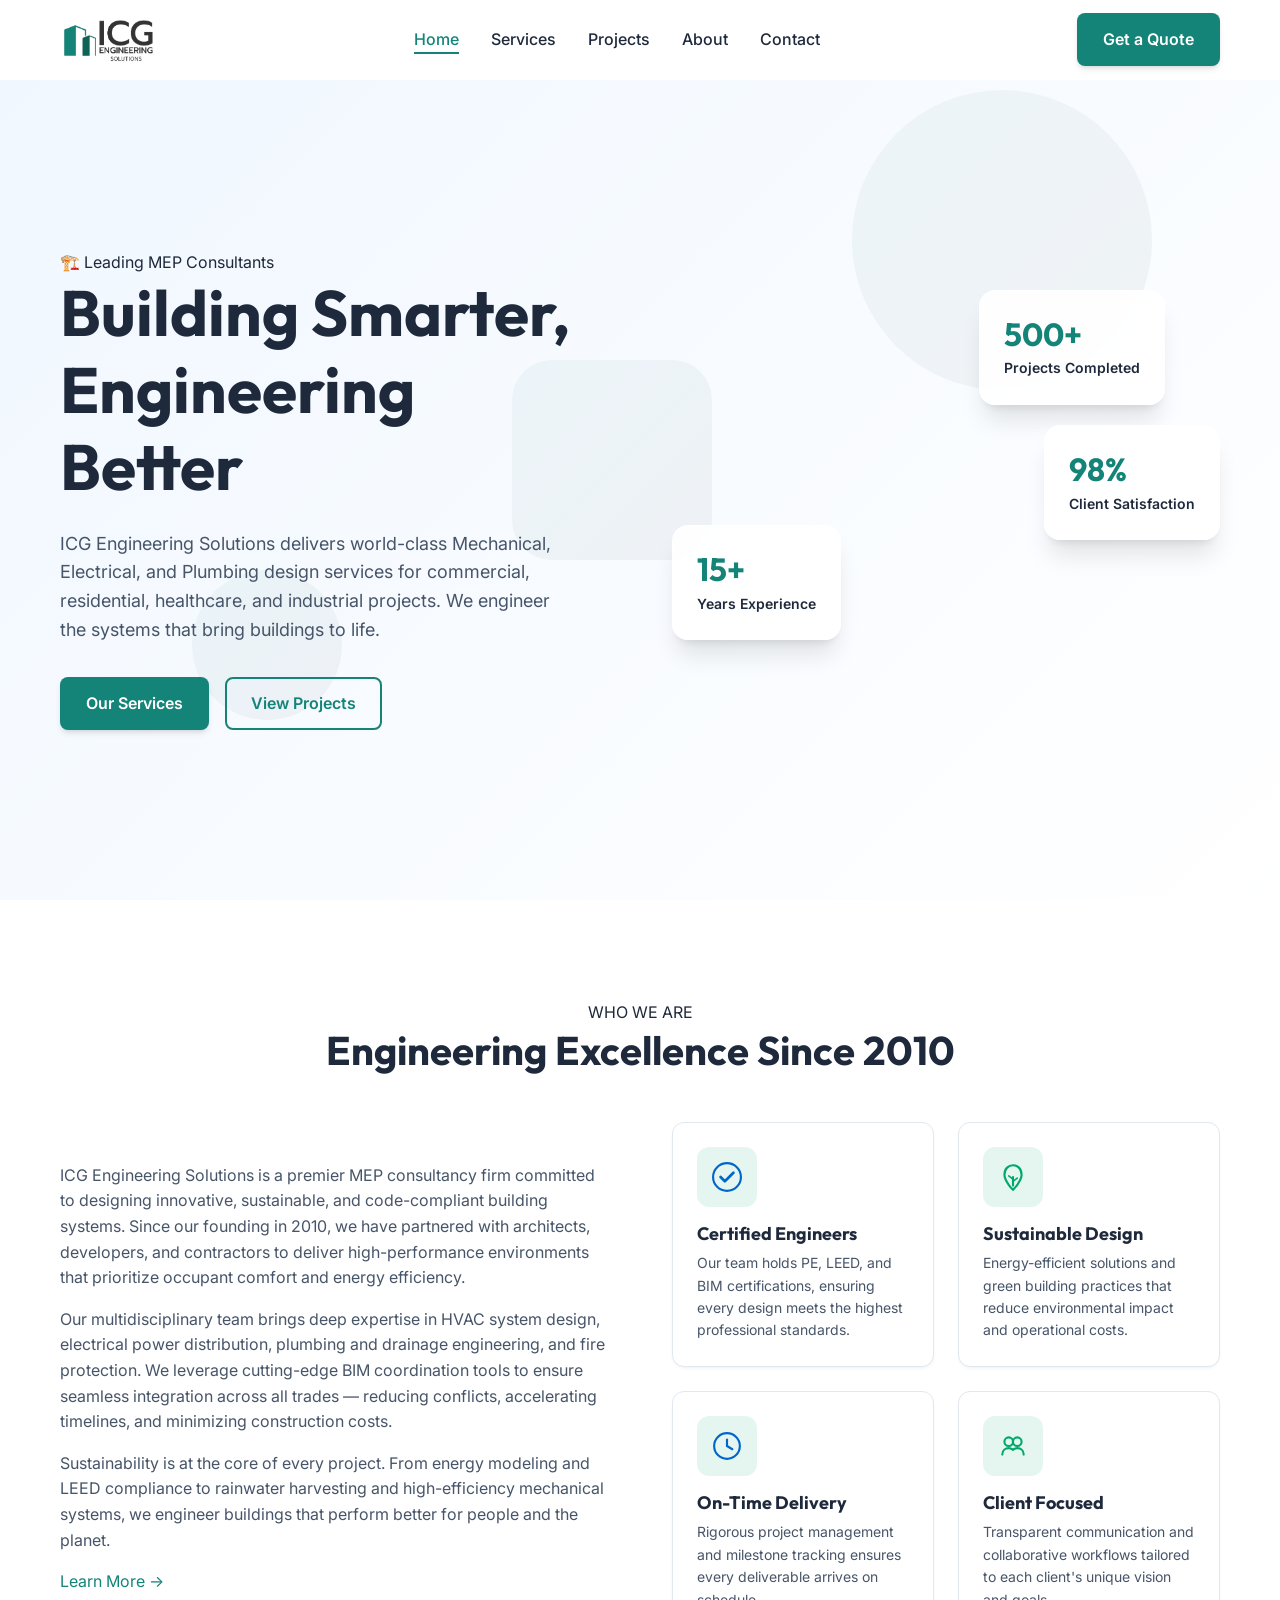
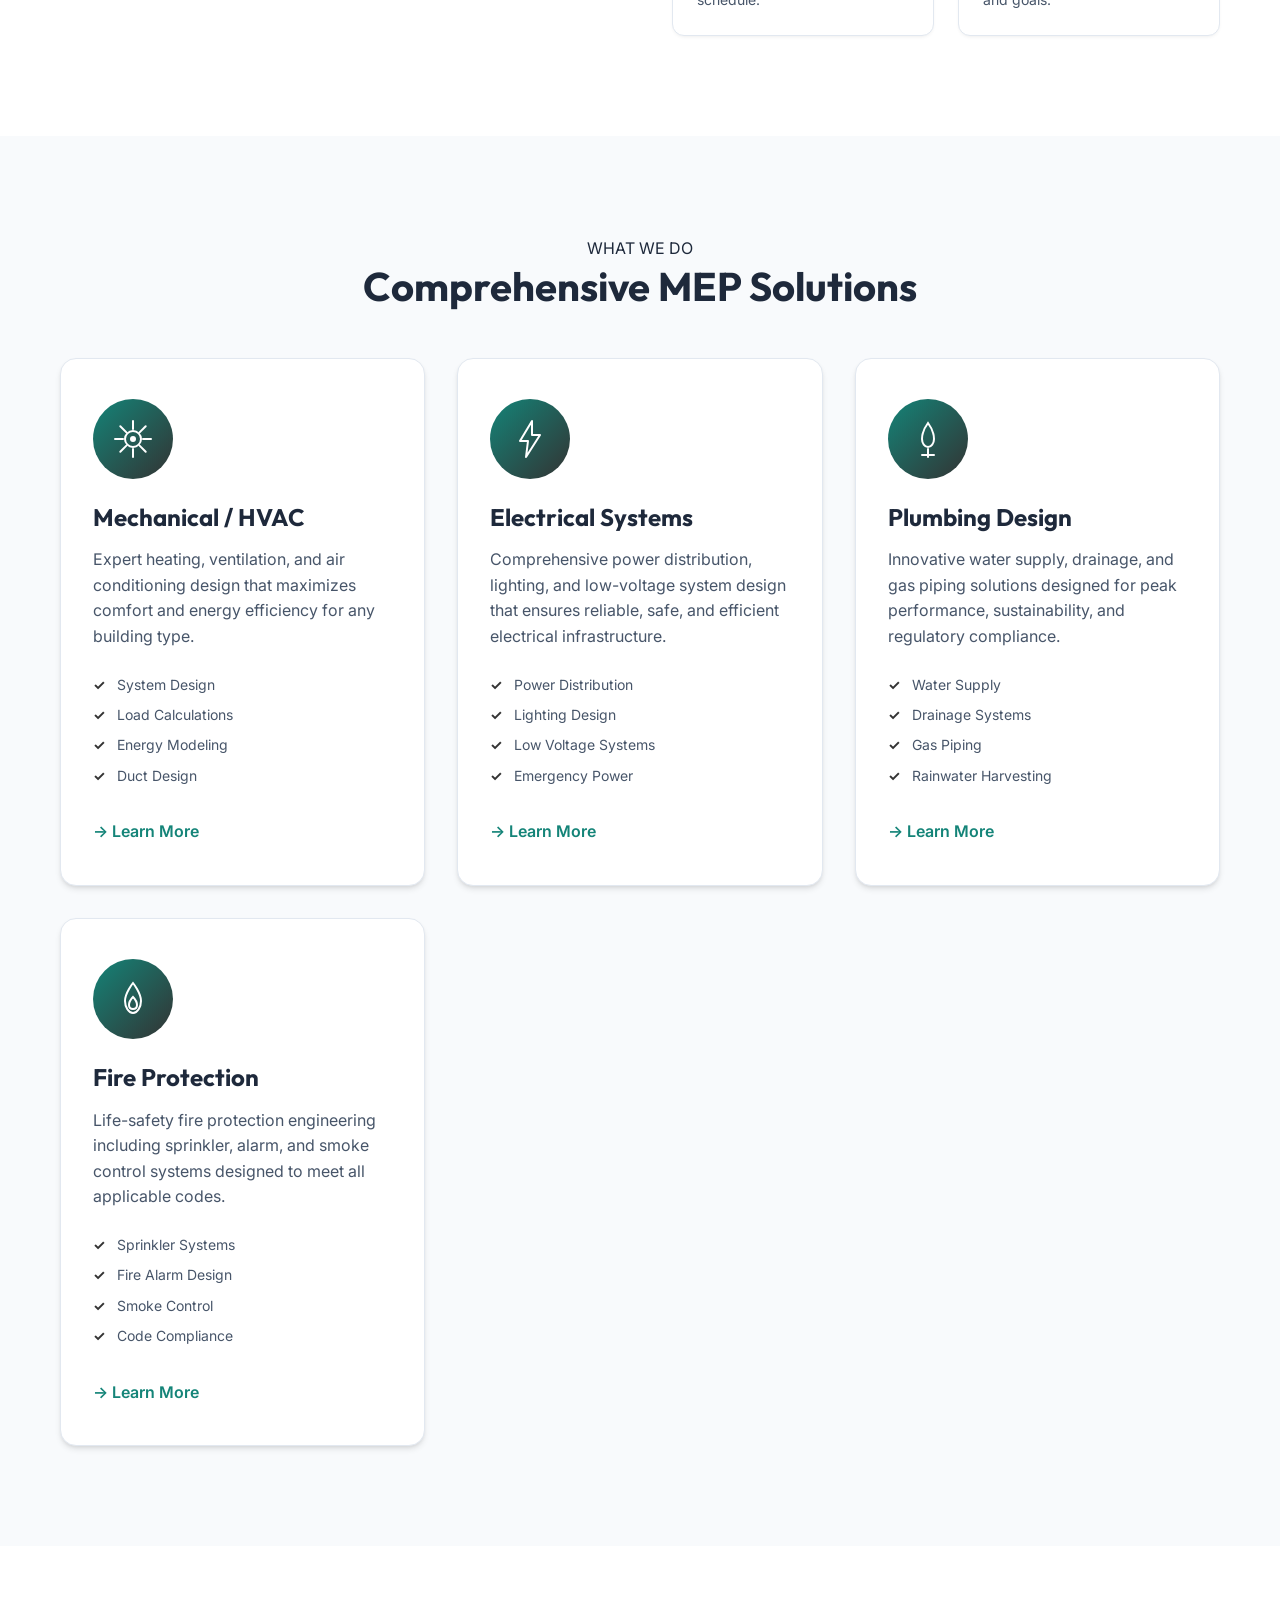
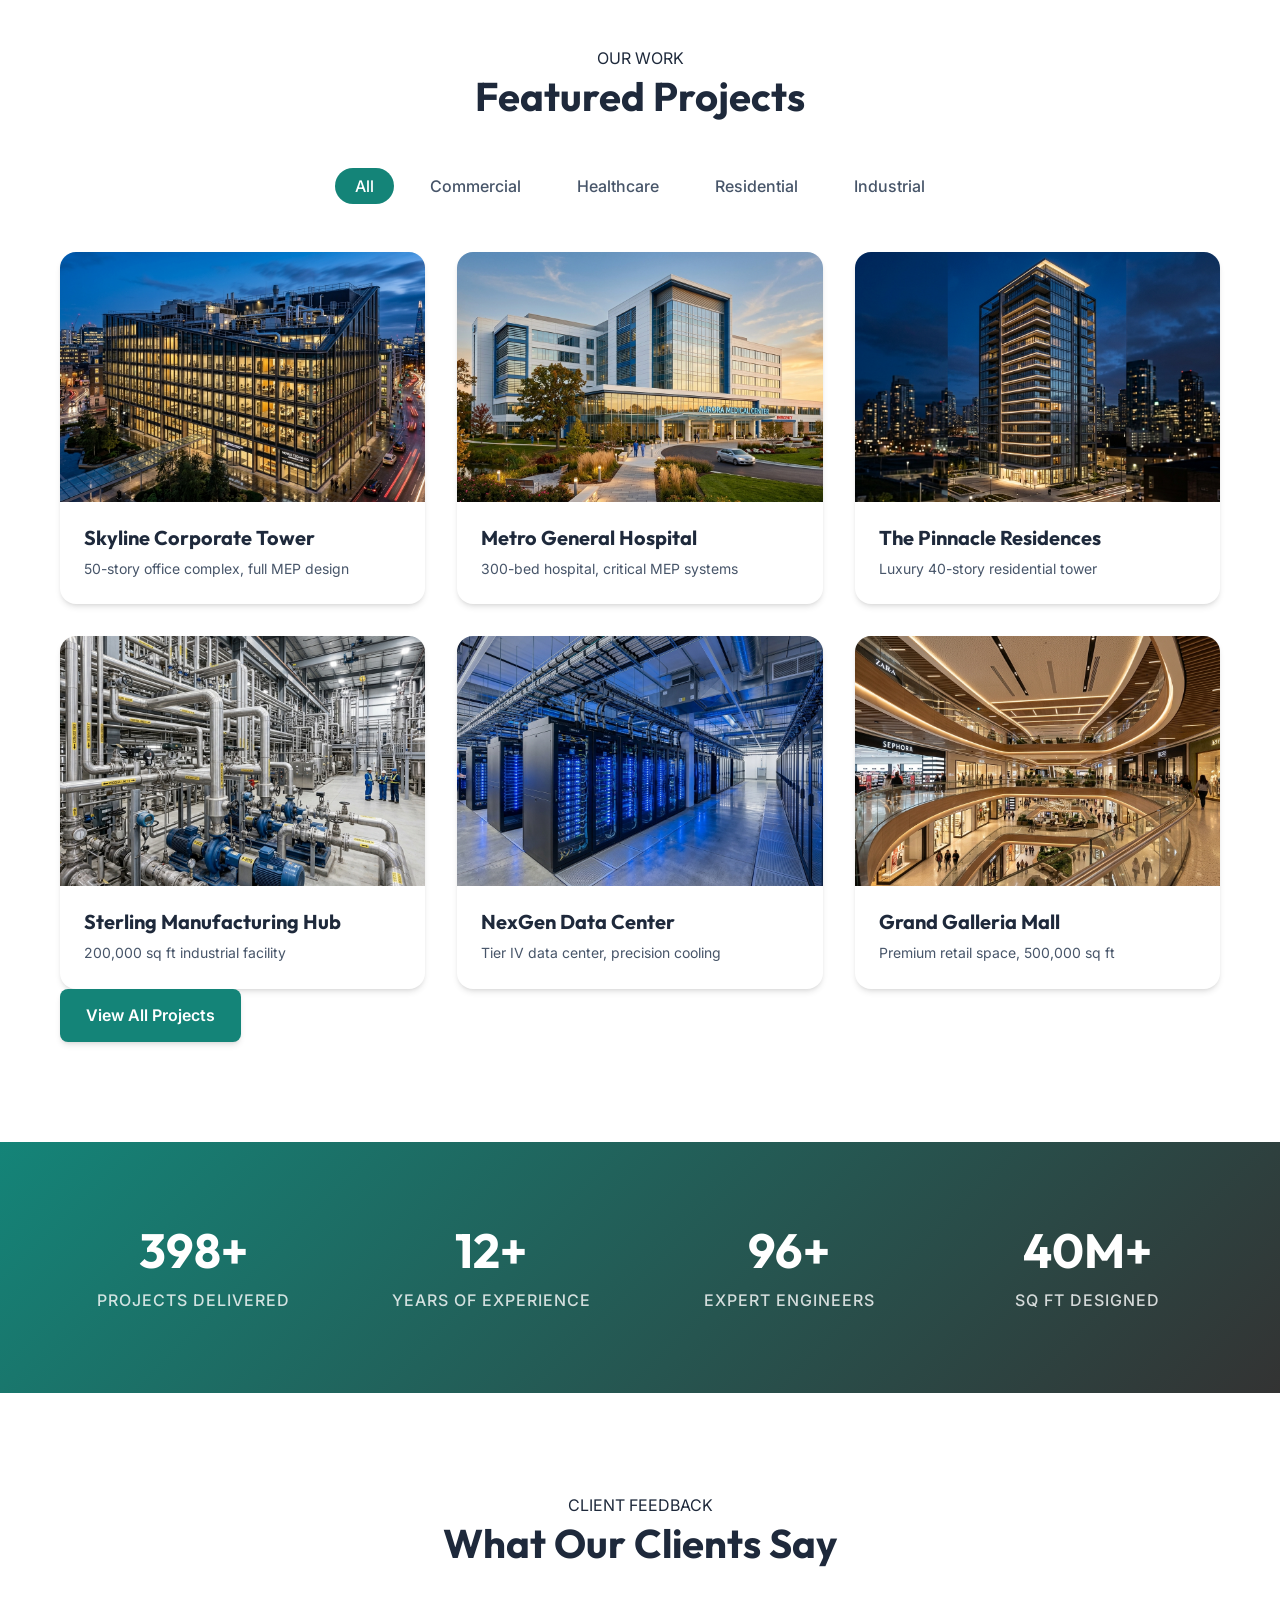
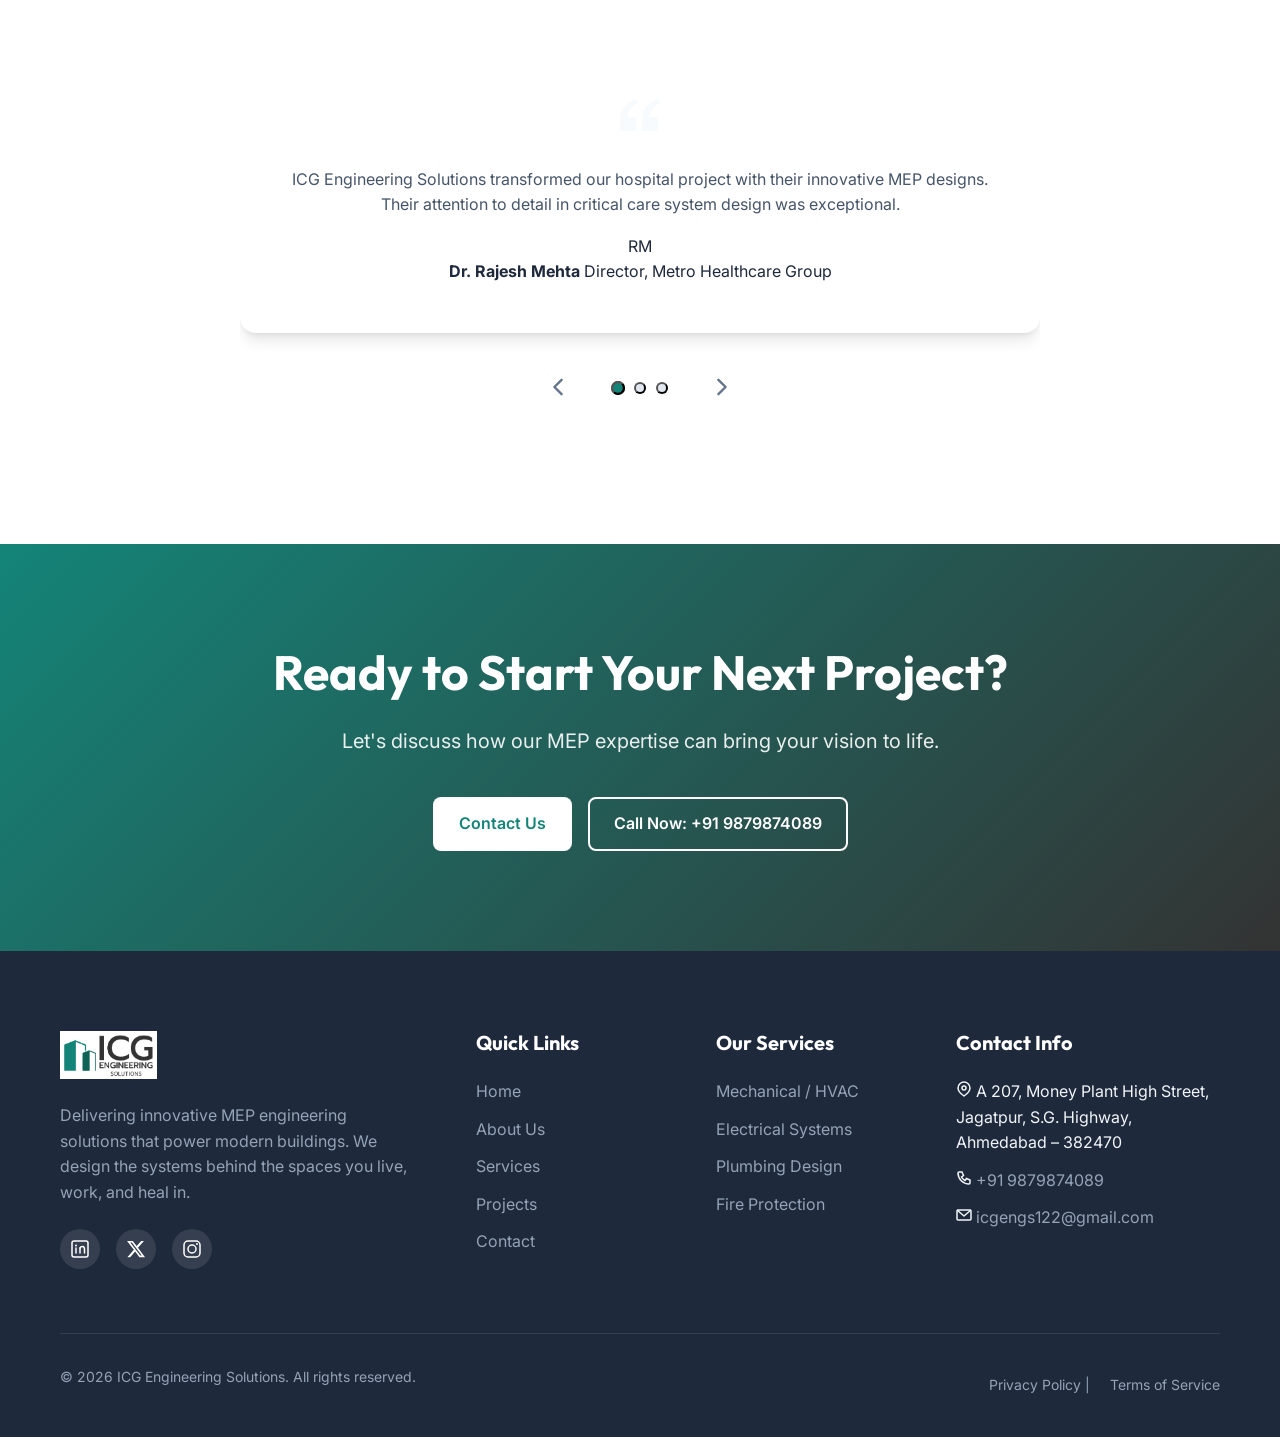
==== commit 6520f829: "feat: add site favicon and update social links to X across pages" ====
--- a/index.html
+++ b/index.html
@@ -28,6 +28,7 @@
 
   <!-- Stylesheet -->
   <link rel="stylesheet" href="css/style.css">
+    <link rel="icon" href="images/favicon.png" type="image/png">
 </head>
 <body>
 
@@ -580,11 +581,10 @@
                 <line x1="10" y1="9" x2="10" y2="14" stroke="currentColor" stroke-width="1.5" stroke-linecap="round"/>
               </svg>
             </a>
-            <!-- Twitter / X -->
-            <a href="#" class="social-link" id="social-twitter" aria-label="Follow ICG on Twitter">
-              <svg width="20" height="20" viewBox="0 0 20 20" fill="none" aria-hidden="true">
-                <line x1="3" y1="3" x2="17" y2="17" stroke="currentColor" stroke-width="1.5" stroke-linecap="round"/>
-                <line x1="17" y1="3" x2="3" y2="17" stroke="currentColor" stroke-width="1.5" stroke-linecap="round"/>
+            <!-- X (formerly Twitter) -->
+            <a href="https://x.com/" target="_blank" rel="noopener noreferrer" class="social-link" id="social-x" aria-label="Follow ICG on X">
+              <svg width="20" height="20" viewBox="0 0 24 24" fill="currentColor" aria-hidden="true">
+                <path d="M18.244 2.25h3.308l-7.227 8.26 8.502 11.24H16.17l-5.214-6.817L4.99 21.75H1.68l7.73-8.835L1.254 2.25H8.08l4.713 6.231zm-1.161 17.52h1.833L7.084 4.126H5.117z"/>
               </svg>
             </a>
             <!-- Instagram -->
--- a/css/style.css
+++ b/css/style.css
@@ -239,7 +239,7 @@
   border-radius: 20px;
   font-size: 0.85rem;
   font-weight: 500;
-  margin-bottom: 1rem;
+  margin-left: 0.2rem;
 }
 
 .badge-popular {
@@ -748,13 +748,13 @@
   justify-content: center;
   align-items: center;
   min-height: 400px;
-  margin-left: 4rem;
-}
-
-.service-detail-card.reversed .service-detail-visual {
+  /* margin-left: 4rem; */
+}
+
+/* .service-detail-card.reversed .service-detail-visual {
   margin-right: 4rem;
   margin-left: 0;
-}
+} */
 
 .service-detail-visual svg {
   width: 150px;
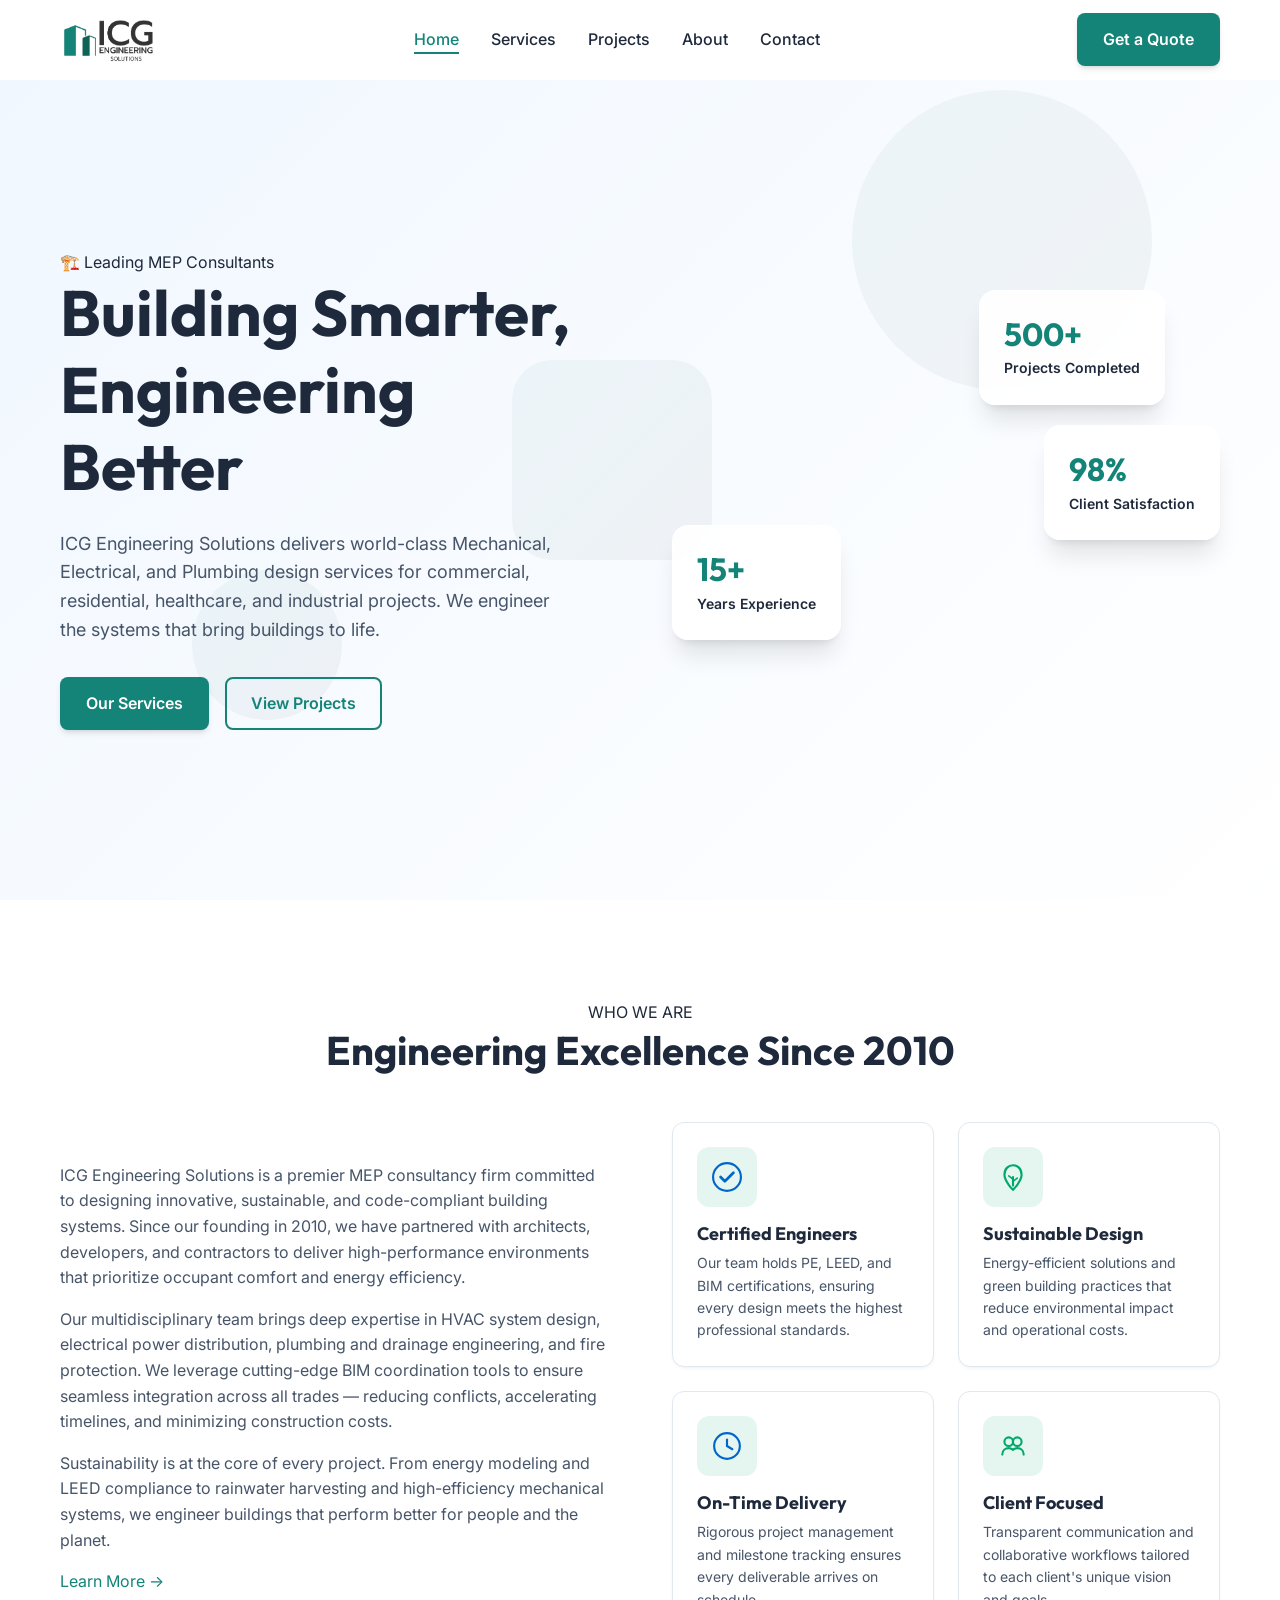
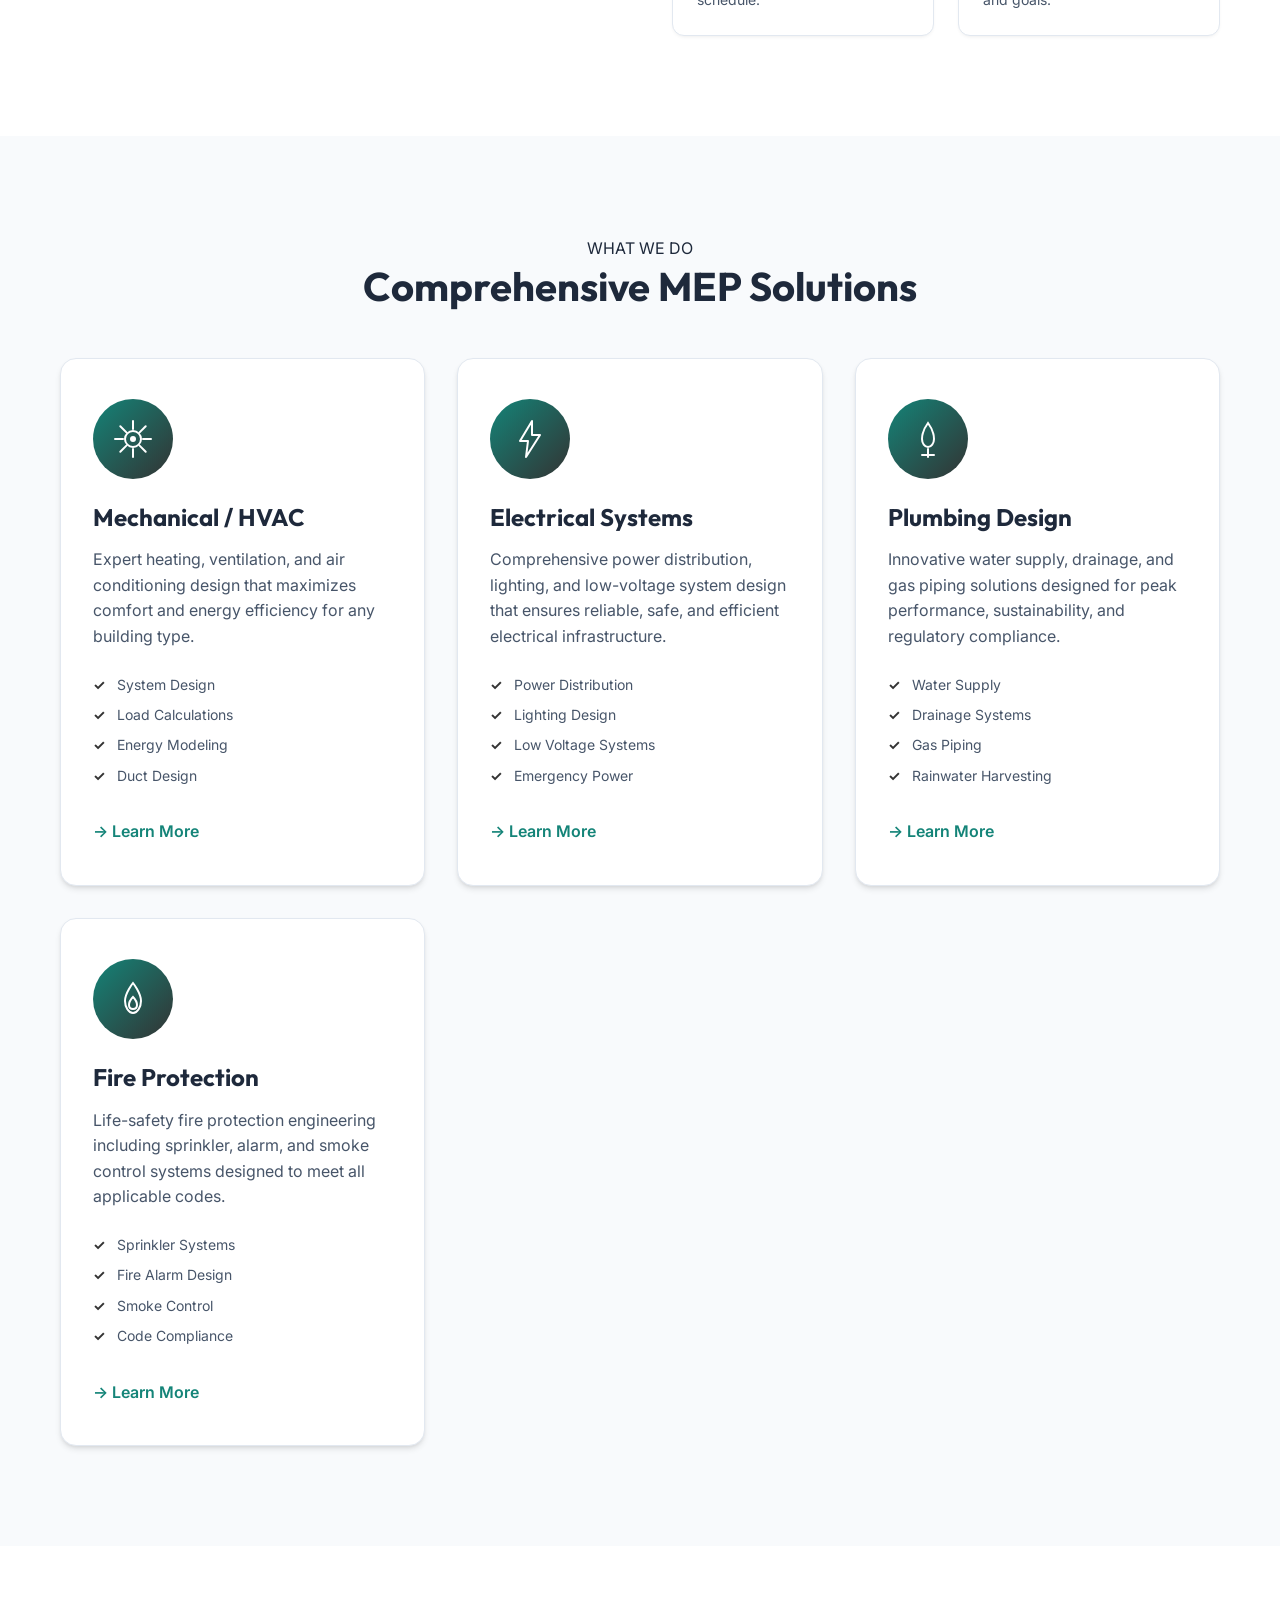
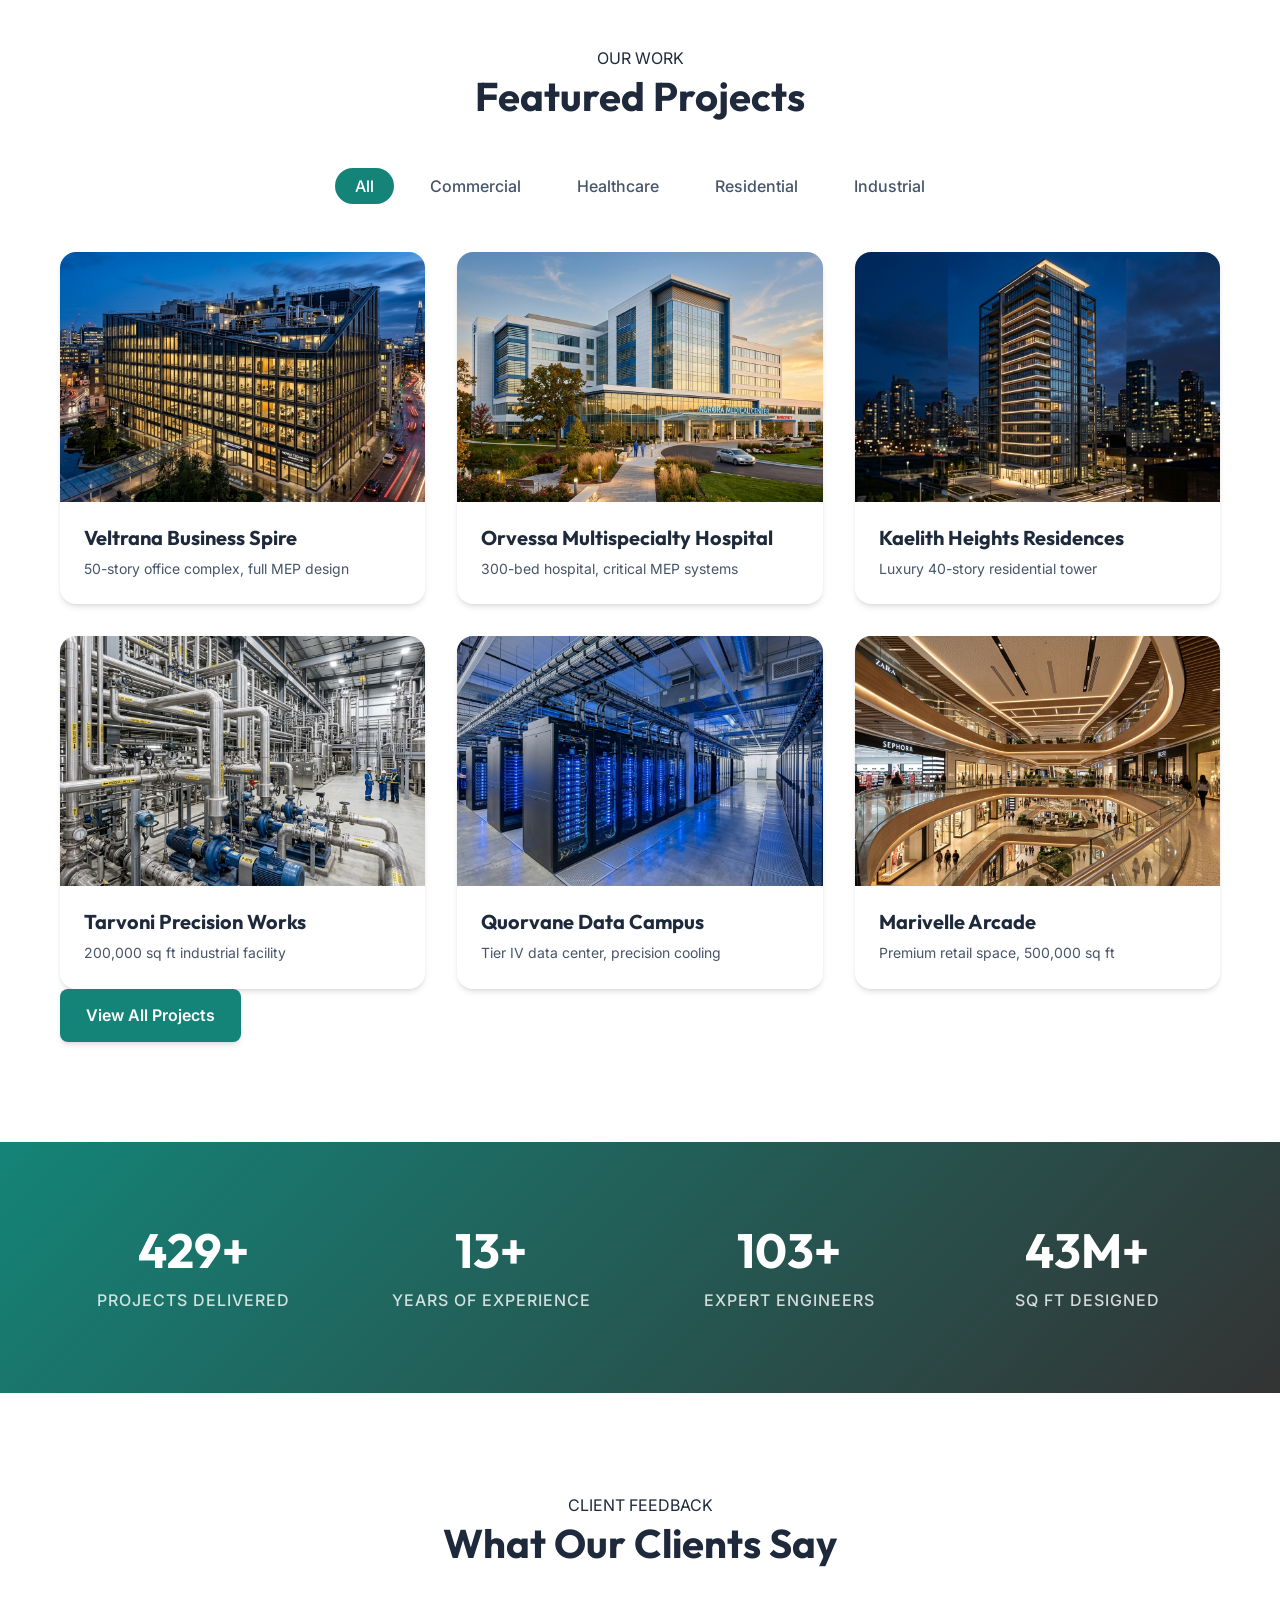
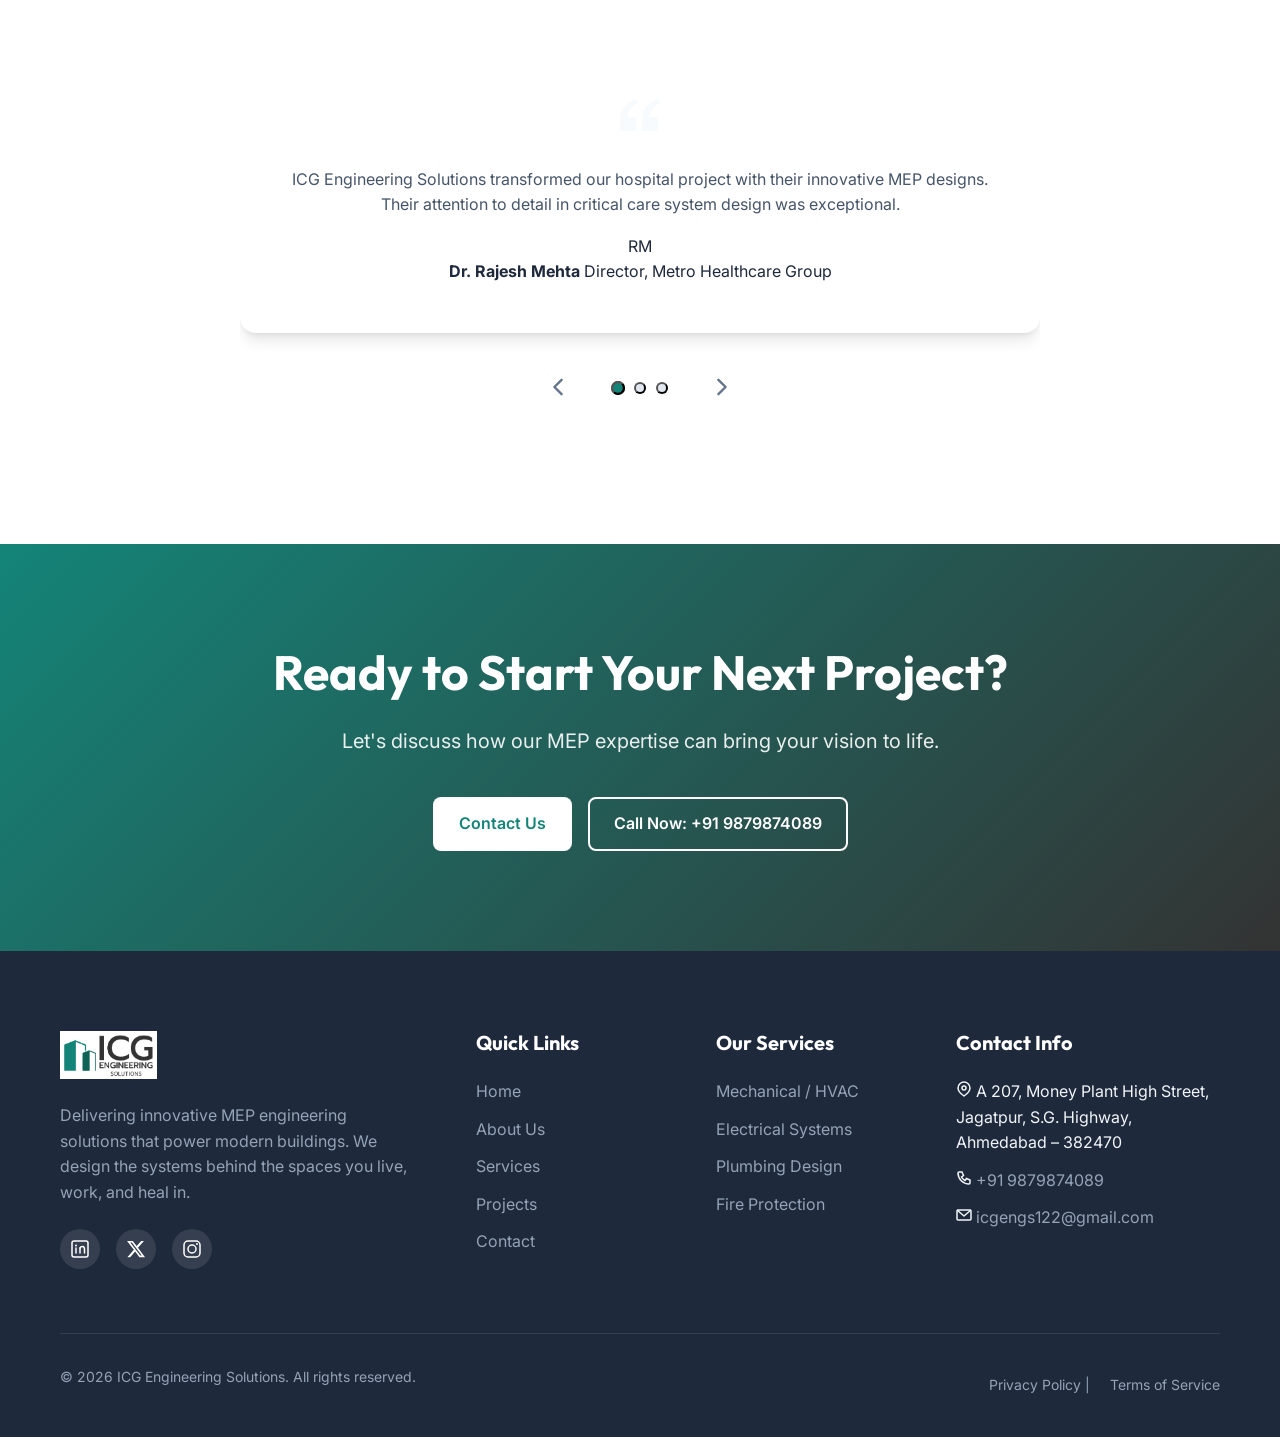
==== commit 47333aaa: "content: replace project names with fictional ones on homepage and projects page" ====
--- a/index.html
+++ b/index.html
@@ -325,90 +325,90 @@
 
           <article class="project-card fade-in-up" data-category="commercial" id="project-1">
             <div class="project-image">
-              <img src="images/project-commercial.jpg" alt="Skyline Corporate Tower — 50-story commercial office complex with full MEP design by ICG Engineering" loading="lazy">
+              <img src="images/project-commercial.jpg" alt="Veltrana Business Spire — 50-story commercial office complex with full MEP design by ICG Engineering" loading="lazy">
               <div class="project-overlay">
-                <h3>Skyline Corporate Tower</h3>
+                <h3>Veltrana Business Spire</h3>
                 <span class="project-category">Commercial</span>
                 <svg class="project-arrow" width="24" height="24" viewBox="0 0 24 24" fill="none" aria-hidden="true"><line x1="5" y1="12" x2="19" y2="12" stroke="#fff" stroke-width="2" stroke-linecap="round"/><polyline points="13,6 19,12 13,18" stroke="#fff" stroke-width="2" fill="none" stroke-linecap="round" stroke-linejoin="round"/></svg>
               </div>
             </div>
             <div class="project-content">
-              <h3>Skyline Corporate Tower</h3>
+              <h3>Veltrana Business Spire</h3>
               <p>50-story office complex, full MEP design</p>
             </div>
           </article>
 
           <article class="project-card fade-in-up" data-category="healthcare" id="project-2">
             <div class="project-image">
-              <img src="images/project-hospital.jpg" alt="Metro General Hospital — 300-bed hospital with critical MEP systems designed by ICG Engineering" loading="lazy">
+              <img src="images/project-hospital.jpg" alt="Orvessa Multispecialty Hospital — 300-bed hospital with critical MEP systems designed by ICG Engineering" loading="lazy">
               <div class="project-overlay">
-                <h3>Metro General Hospital</h3>
+                <h3>Orvessa Multispecialty Hospital</h3>
                 <span class="project-category">Healthcare</span>
                 <svg class="project-arrow" width="24" height="24" viewBox="0 0 24 24" fill="none" aria-hidden="true"><line x1="5" y1="12" x2="19" y2="12" stroke="#fff" stroke-width="2" stroke-linecap="round"/><polyline points="13,6 19,12 13,18" stroke="#fff" stroke-width="2" fill="none" stroke-linecap="round" stroke-linejoin="round"/></svg>
               </div>
             </div>
             <div class="project-content">
-              <h3>Metro General Hospital</h3>
+              <h3>Orvessa Multispecialty Hospital</h3>
               <p>300-bed hospital, critical MEP systems</p>
             </div>
           </article>
 
           <article class="project-card fade-in-up" data-category="residential" id="project-3">
             <div class="project-image">
-              <img src="images/project-residential.jpg" alt="The Pinnacle Residences — Luxury 40-story residential tower with MEP design by ICG Engineering" loading="lazy">
+              <img src="images/project-residential.jpg" alt="Kaelith Heights Residences — Luxury 40-story residential tower with MEP design by ICG Engineering" loading="lazy">
               <div class="project-overlay">
-                <h3>The Pinnacle Residences</h3>
+                <h3>Kaelith Heights Residences</h3>
                 <span class="project-category">Residential</span>
                 <svg class="project-arrow" width="24" height="24" viewBox="0 0 24 24" fill="none" aria-hidden="true"><line x1="5" y1="12" x2="19" y2="12" stroke="#fff" stroke-width="2" stroke-linecap="round"/><polyline points="13,6 19,12 13,18" stroke="#fff" stroke-width="2" fill="none" stroke-linecap="round" stroke-linejoin="round"/></svg>
               </div>
             </div>
             <div class="project-content">
-              <h3>The Pinnacle Residences</h3>
+              <h3>Kaelith Heights Residences</h3>
               <p>Luxury 40-story residential tower</p>
             </div>
           </article>
 
           <article class="project-card fade-in-up" data-category="industrial" id="project-4">
             <div class="project-image">
-              <img src="images/project-industrial.jpg" alt="Sterling Manufacturing Hub — 200,000 sq ft industrial facility with MEP by ICG Engineering" loading="lazy">
+              <img src="images/project-industrial.jpg" alt="Tarvoni Precision Works — 200,000 sq ft industrial facility with MEP by ICG Engineering" loading="lazy">
               <div class="project-overlay">
-                <h3>Sterling Manufacturing Hub</h3>
+                <h3>Tarvoni Precision Works</h3>
                 <span class="project-category">Industrial</span>
                 <svg class="project-arrow" width="24" height="24" viewBox="0 0 24 24" fill="none" aria-hidden="true"><line x1="5" y1="12" x2="19" y2="12" stroke="#fff" stroke-width="2" stroke-linecap="round"/><polyline points="13,6 19,12 13,18" stroke="#fff" stroke-width="2" fill="none" stroke-linecap="round" stroke-linejoin="round"/></svg>
               </div>
             </div>
             <div class="project-content">
-              <h3>Sterling Manufacturing Hub</h3>
+              <h3>Tarvoni Precision Works</h3>
               <p>200,000 sq ft industrial facility</p>
             </div>
           </article>
 
           <article class="project-card fade-in-up" data-category="commercial" id="project-5">
             <div class="project-image">
-              <img src="images/project-datacenter.jpg" alt="NexGen Data Center — Tier IV data center with precision cooling designed by ICG Engineering" loading="lazy">
+              <img src="images/project-datacenter.jpg" alt="Quorvane Data Campus — Tier IV data center with precision cooling designed by ICG Engineering" loading="lazy">
               <div class="project-overlay">
-                <h3>NexGen Data Center</h3>
+                <h3>Quorvane Data Campus</h3>
                 <span class="project-category">Commercial</span>
                 <svg class="project-arrow" width="24" height="24" viewBox="0 0 24 24" fill="none" aria-hidden="true"><line x1="5" y1="12" x2="19" y2="12" stroke="#fff" stroke-width="2" stroke-linecap="round"/><polyline points="13,6 19,12 13,18" stroke="#fff" stroke-width="2" fill="none" stroke-linecap="round" stroke-linejoin="round"/></svg>
               </div>
             </div>
             <div class="project-content">
-              <h3>NexGen Data Center</h3>
+              <h3>Quorvane Data Campus</h3>
               <p>Tier IV data center, precision cooling</p>
             </div>
           </article>
 
           <article class="project-card fade-in-up" data-category="commercial" id="project-6">
             <div class="project-image">
-              <img src="images/project-retail.jpg" alt="Grand Galleria Mall — Premium 500,000 sq ft retail space with MEP by ICG Engineering" loading="lazy">
+              <img src="images/project-retail.jpg" alt="Marivelle Arcade — Premium 500,000 sq ft retail space with MEP by ICG Engineering" loading="lazy">
               <div class="project-overlay">
-                <h3>Grand Galleria Mall</h3>
+                <h3>Marivelle Arcade</h3>
                 <span class="project-category">Commercial</span>
                 <svg class="project-arrow" width="24" height="24" viewBox="0 0 24 24" fill="none" aria-hidden="true"><line x1="5" y1="12" x2="19" y2="12" stroke="#fff" stroke-width="2" stroke-linecap="round"/><polyline points="13,6 19,12 13,18" stroke="#fff" stroke-width="2" fill="none" stroke-linecap="round" stroke-linejoin="round"/></svg>
               </div>
             </div>
             <div class="project-content">
-              <h3>Grand Galleria Mall</h3>
+              <h3>Marivelle Arcade</h3>
               <p>Premium retail space, 500,000 sq ft</p>
             </div>
           </article>
@@ -495,7 +495,7 @@
                 <div class="author-avatar" aria-hidden="true">AS</div>
                 <div class="author-info">
                   <strong>Ananya Sharma</strong>
-                  <span>VP Operations, Skyline Properties</span>
+                  <span>VP Operations, Veltrana Properties</span>
                 </div>
               </div>
             </div>
@@ -513,7 +513,7 @@
                 <div class="author-avatar" aria-hidden="true">VP</div>
                 <div class="author-info">
                   <strong>Vikram Patel</strong>
-                  <span>CEO, Sterling Industries</span>
+                  <span>CEO, Tarvoni Industries</span>
                 </div>
               </div>
             </div>
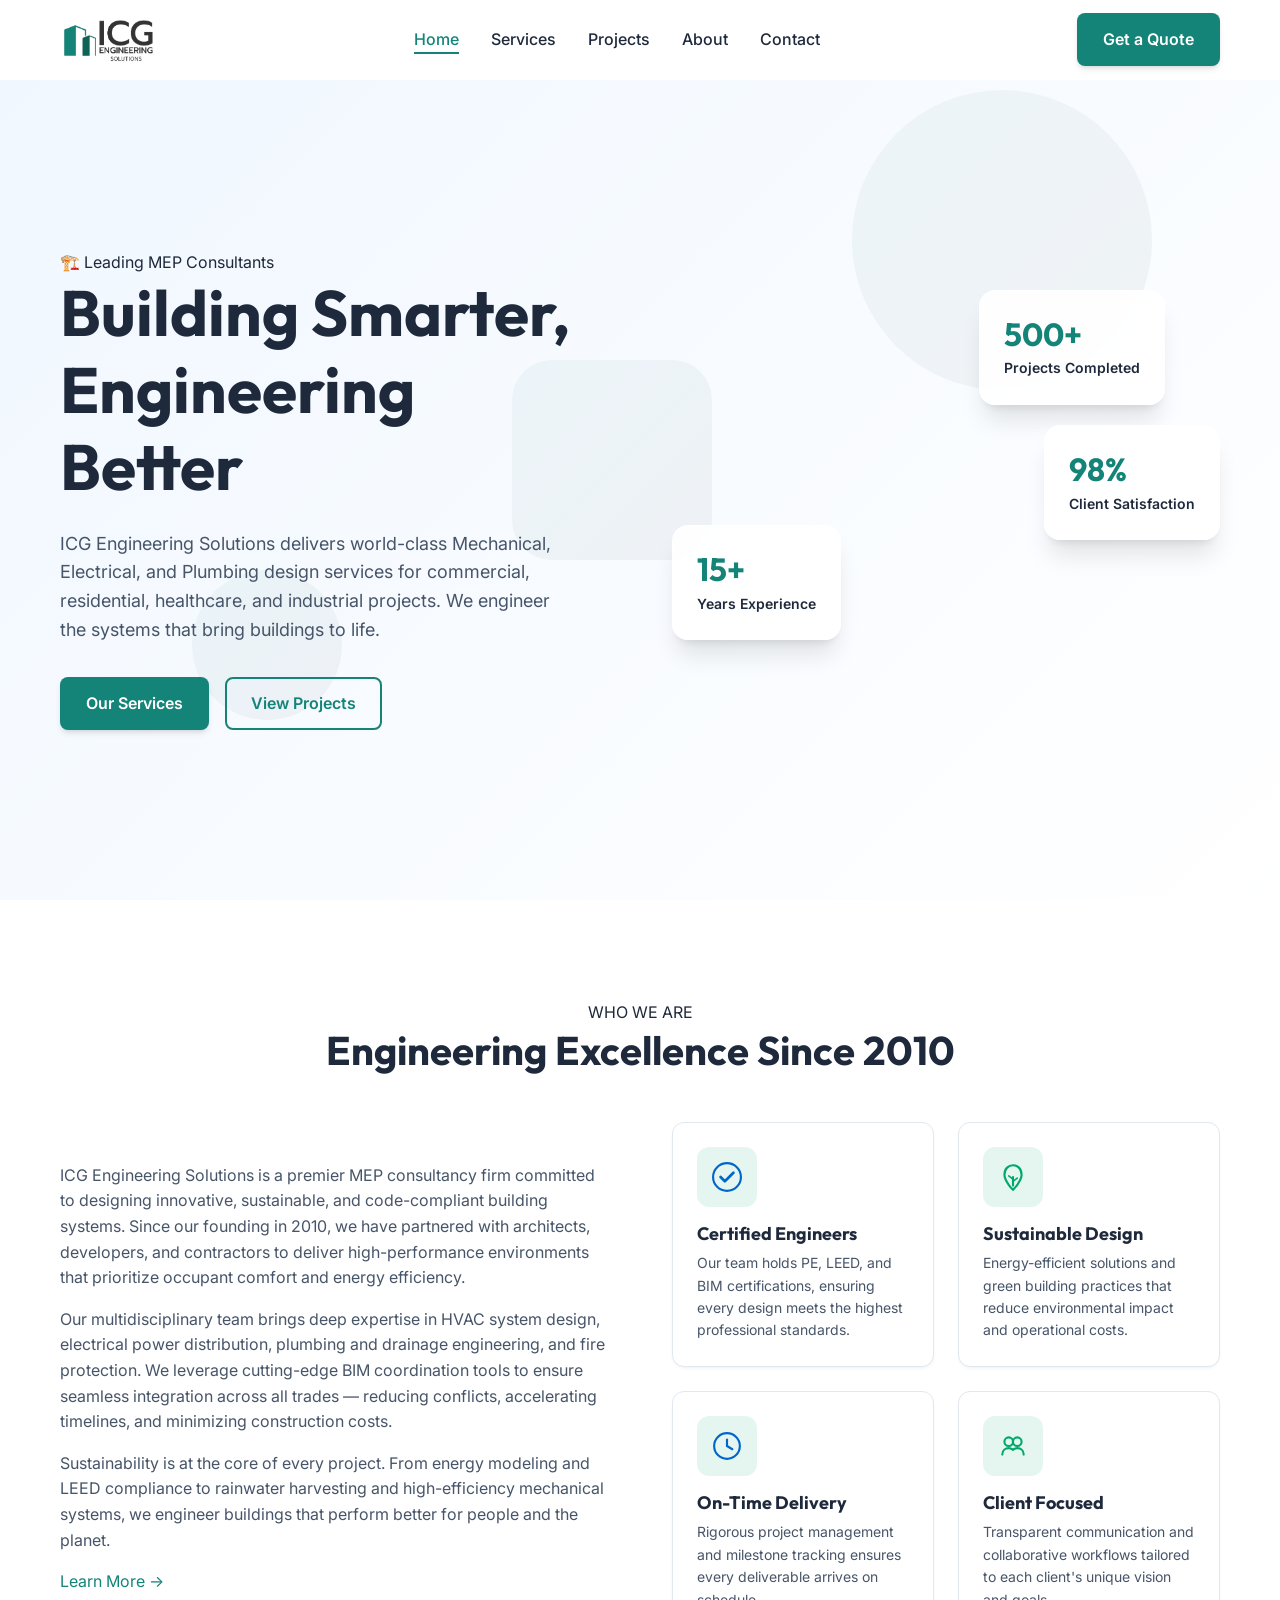
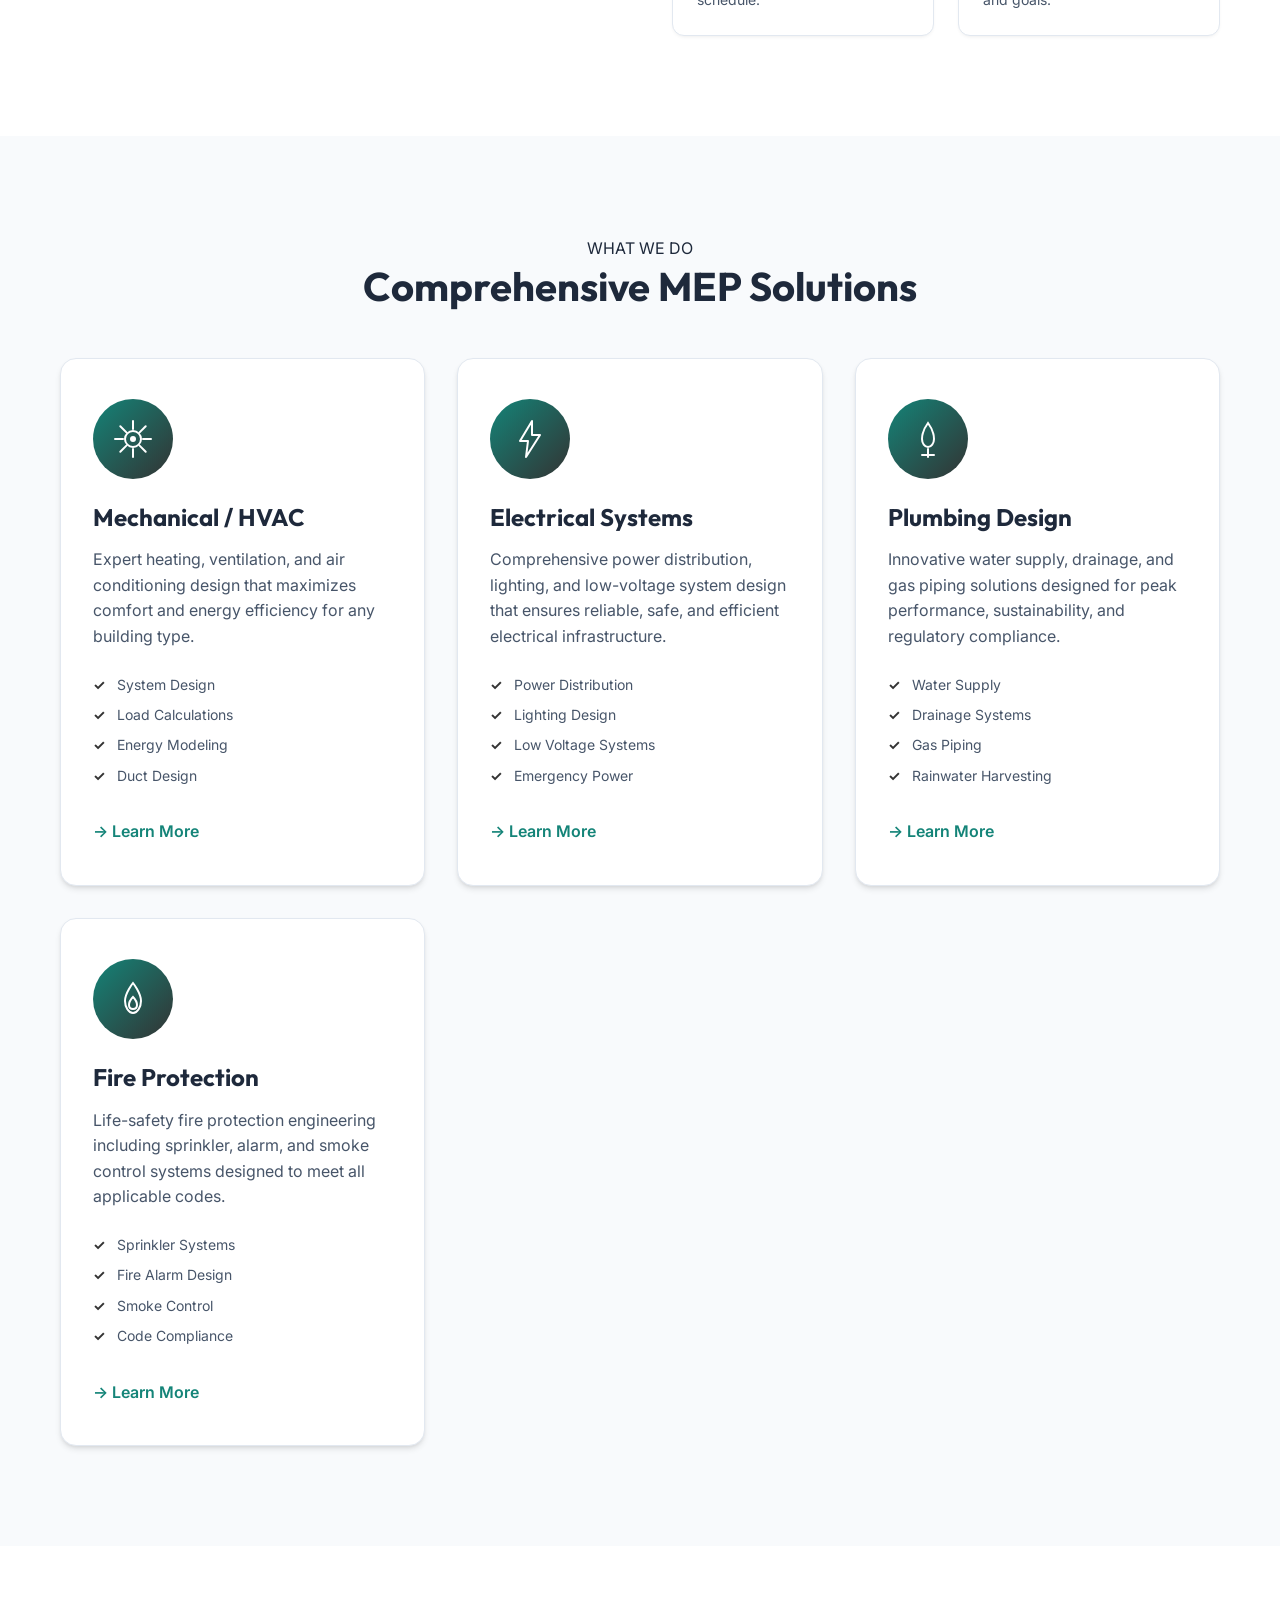
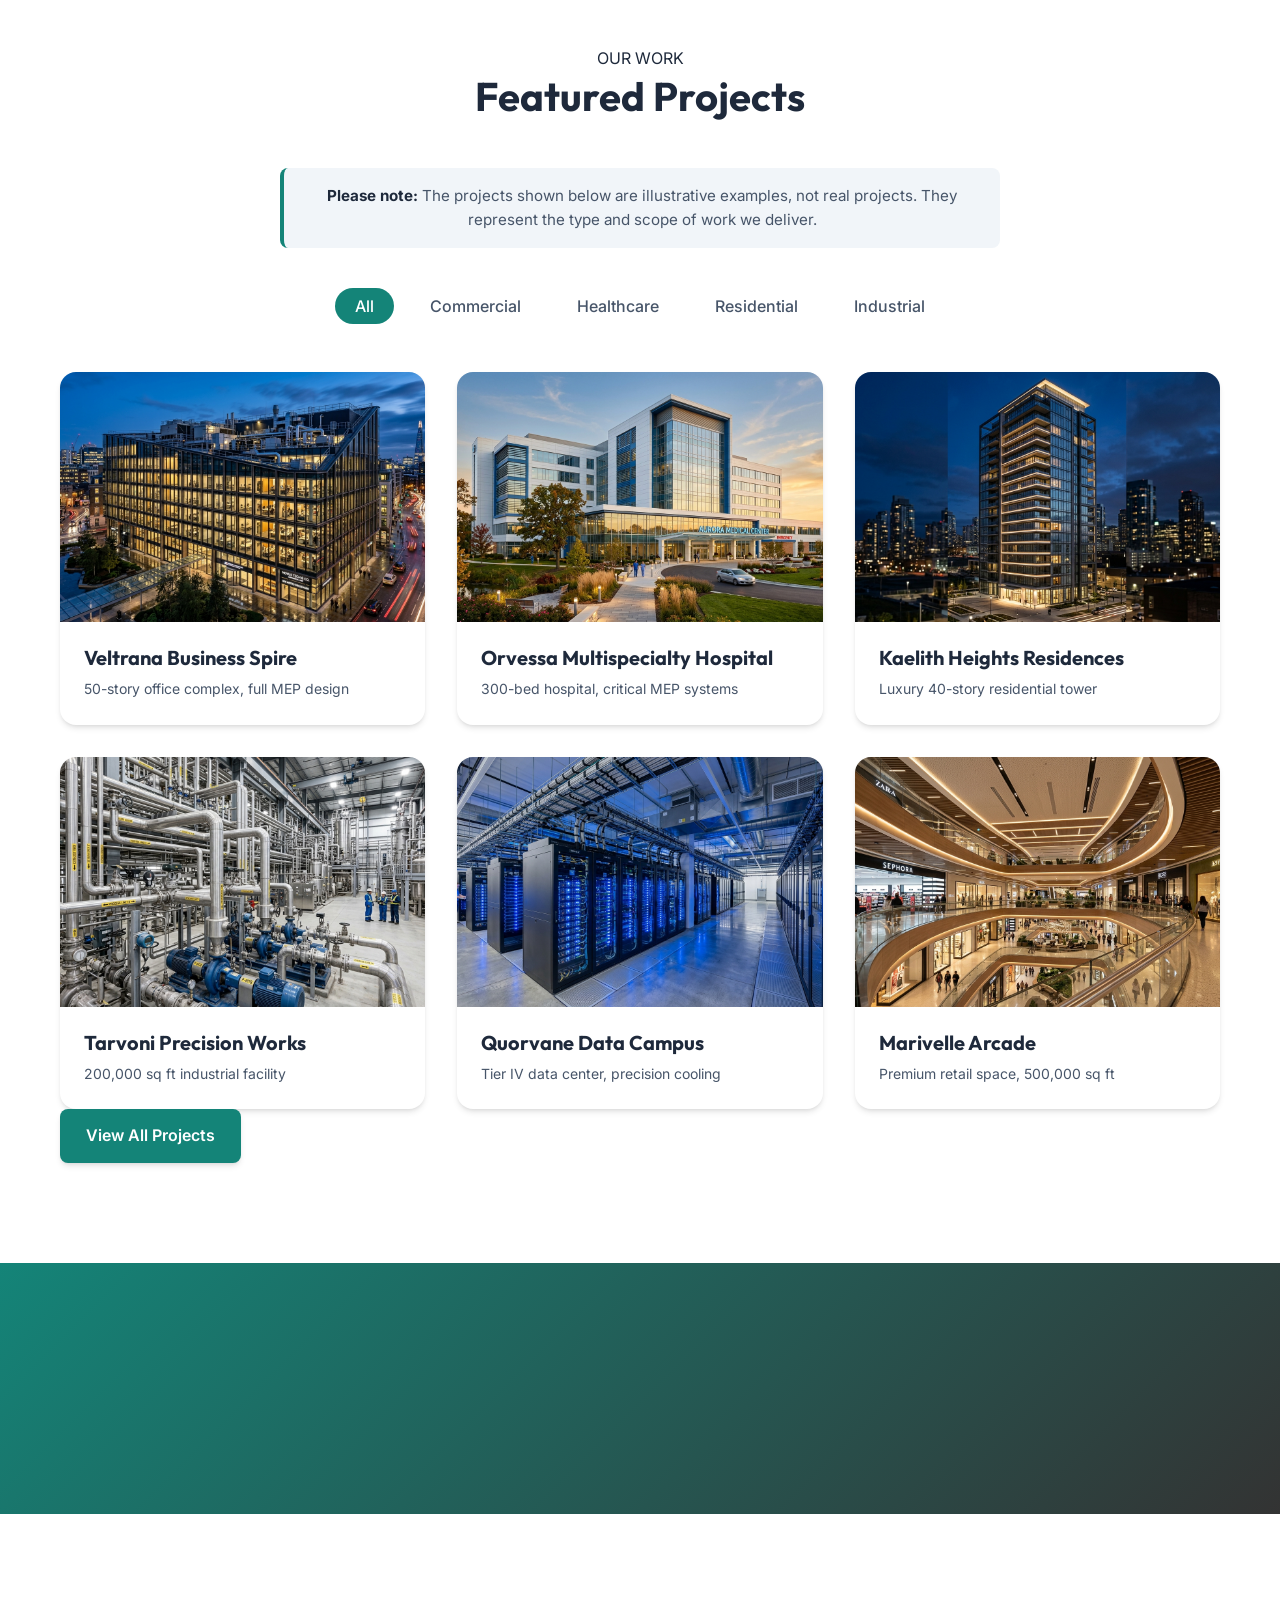
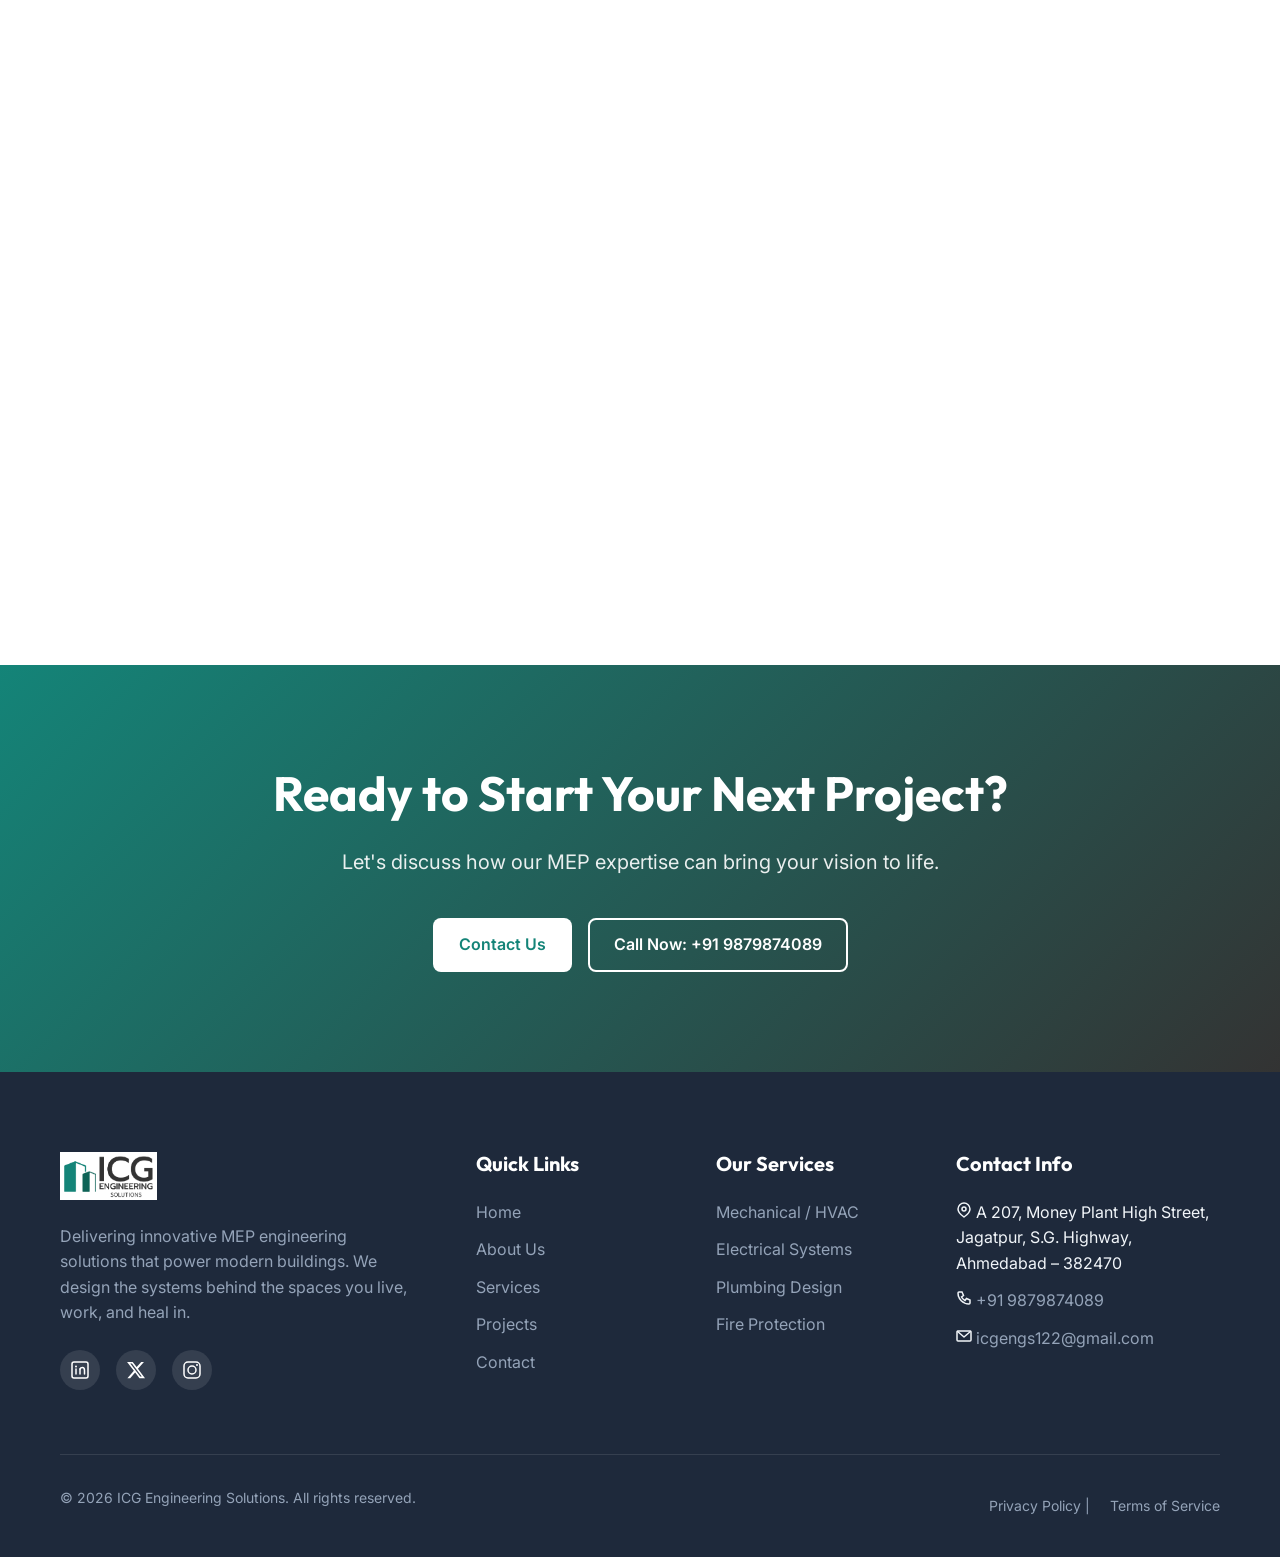
==== commit 57eef3e4: "content: add illustrative-projects disclaimer to homepage and projects page" ====
--- a/index.html
+++ b/index.html
@@ -310,6 +310,11 @@
           <span class="section-subtitle">OUR WORK</span>
           <h2>Featured Projects</h2>
         </div>
+
+        <!-- Disclaimer -->
+        <p class="projects-disclaimer fade-in-up" id="projects-disclaimer" role="note">
+          <strong>Please note:</strong> The projects shown below are illustrative examples, not real projects. They represent the type and scope of work we deliver.
+        </p>
 
         <!-- Filter Tabs -->
         <div class="filter-tabs fade-in-up" role="tablist" aria-label="Project category filters">
--- a/css/style.css
+++ b/css/style.css
@@ -847,6 +847,22 @@
 }
 
 /* ── 9. Projects Section ── */
+.projects-disclaimer {
+  max-width: 720px;
+  margin: 0 auto 2.5rem;
+  padding: 1rem 1.5rem;
+  background-color: var(--bg-card);
+  border-left: 4px solid var(--color-primary);
+  border-radius: var(--radius-sm);
+  color: var(--text-secondary);
+  font-size: 0.95rem;
+  text-align: center;
+}
+
+.projects-disclaimer strong {
+  color: var(--text-primary);
+}
+
 .filter-tabs {
   display: flex;
   justify-content: center;
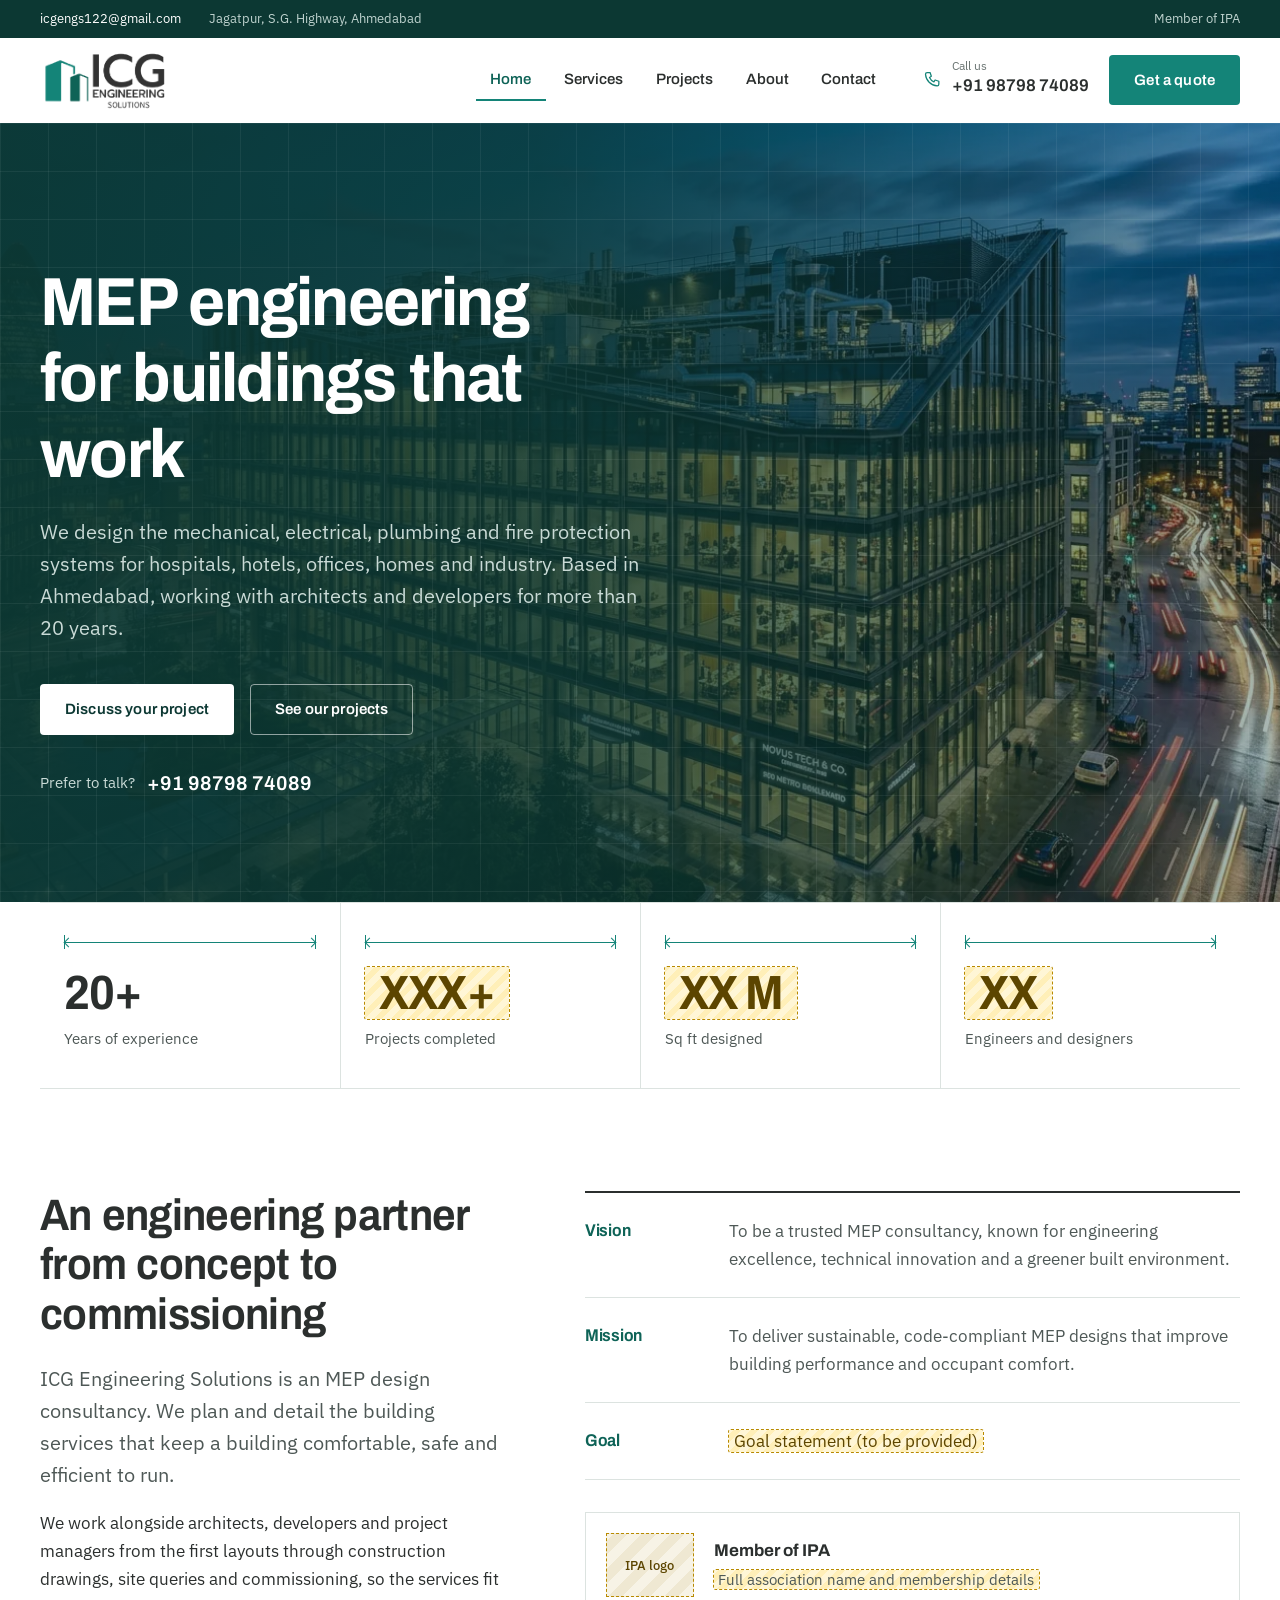
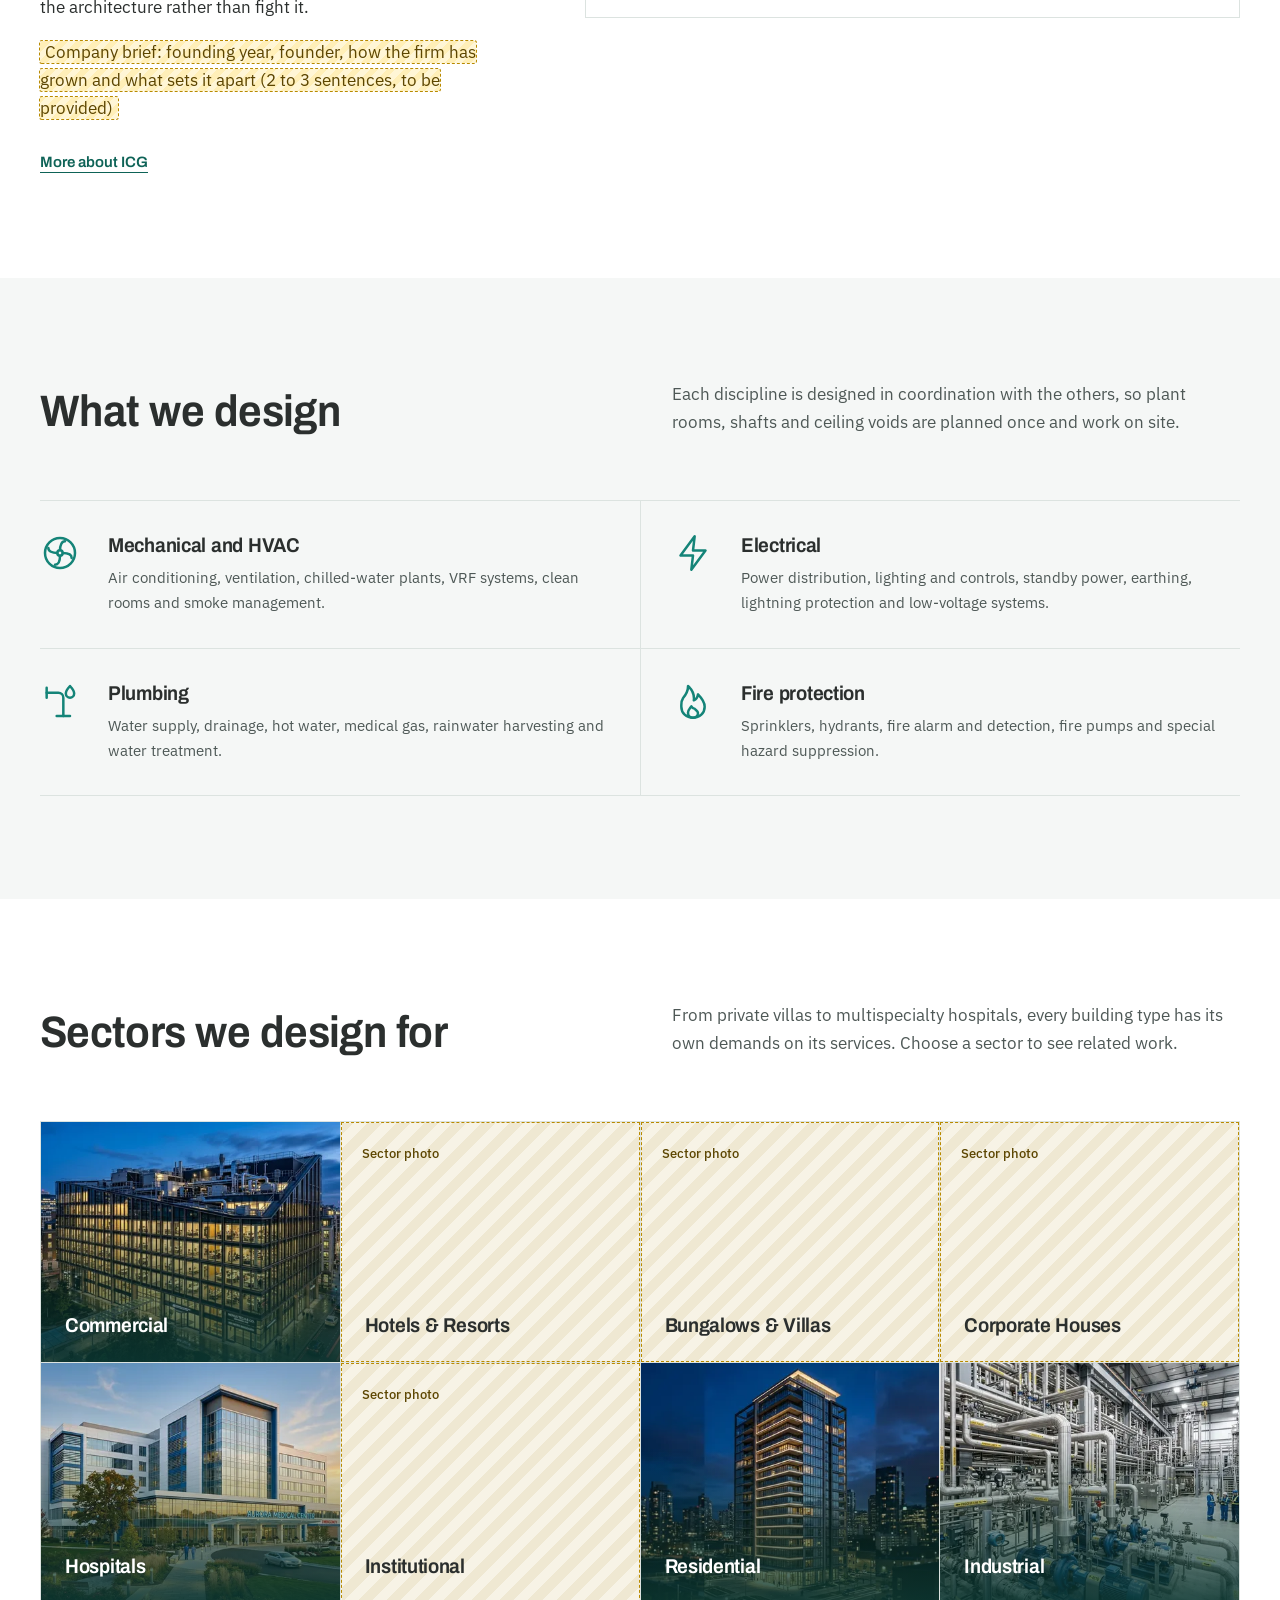
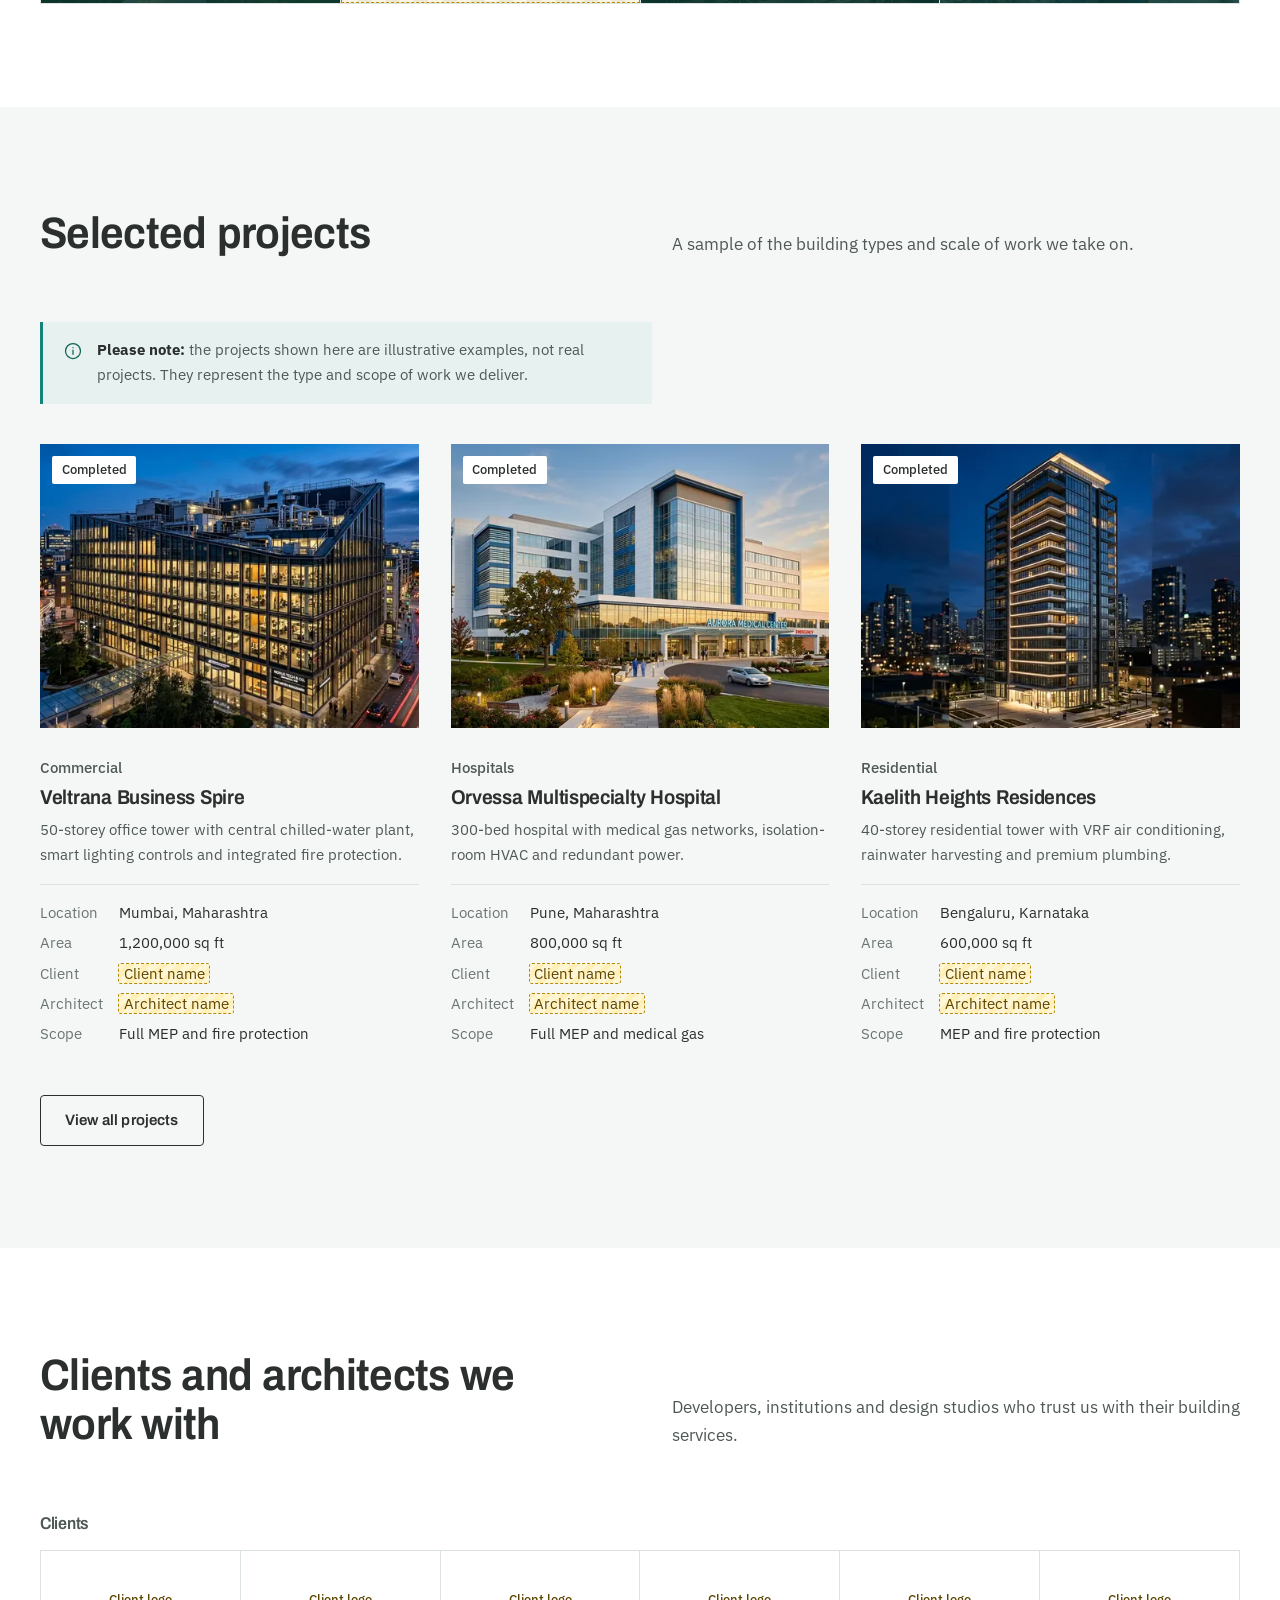
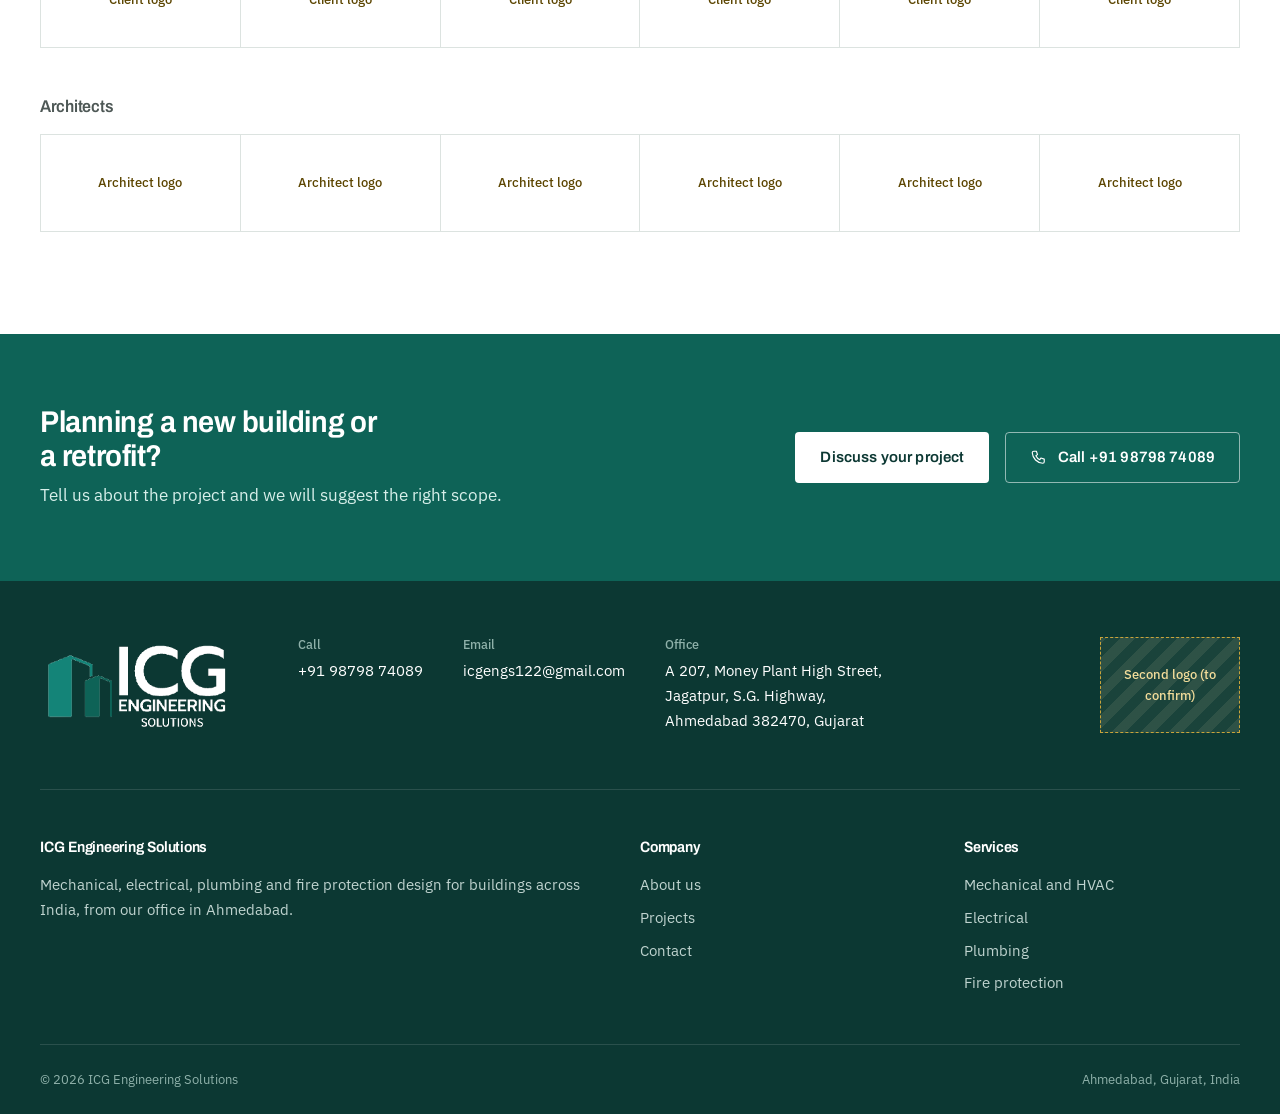
==== commit 64fdea12: "feat: redesign site and remove placeholder claims - New design system: Archivo + IBM Plex Sans, teal" ====
--- a/index.html
+++ b/index.html
@@ -1,673 +1,327 @@
 <!DOCTYPE html>
-<html lang="en">
+<html lang="en-IN">
 <head>
   <meta charset="UTF-8">
   <meta name="viewport" content="width=device-width, initial-scale=1.0">
-  <title>ICG Engineering Solutions — Leading MEP Consultants | Building Smarter, Engineering Better</title>
-  <meta name="description" content="ICG Engineering Solutions delivers world-class Mechanical, Electrical, and Plumbing (MEP) design services for commercial, residential, healthcare, and industrial projects across India.">
-  <meta name="keywords" content="MEP engineering, mechanical engineering, electrical design, plumbing design, HVAC, fire protection, BIM coordination, sustainable design, Mumbai">
-  <meta name="author" content="ICG Engineering Solutions">
-
-  <!-- Open Graph -->
-  <meta property="og:title" content="ICG Engineering Solutions — Leading MEP Consultants">
-  <meta property="og:description" content="World-class Mechanical, Electrical, and Plumbing design services for commercial, residential, healthcare, and industrial projects.">
+  <title>ICG Engineering Solutions | MEP Design Consultants in Ahmedabad</title>
+  <meta name="description" content="ICG Engineering Solutions designs mechanical, electrical, plumbing and fire protection systems for hospitals, hotels, offices, homes and industry. MEP consultants in Ahmedabad with 20+ years of experience.">
+  <link rel="canonical" href="https://icgengs.com/">
+  <meta name="theme-color" content="#0C3833">
+
   <meta property="og:type" content="website">
-  <meta property="og:url" content="https://www.icgengineering.com/">
-  <meta property="og:image" content="images/og-image.jpg">
   <meta property="og:site_name" content="ICG Engineering Solutions">
-
-  <!-- Twitter Card -->
+  <meta property="og:title" content="ICG Engineering Solutions | MEP Design Consultants in Ahmedabad">
+  <meta property="og:description" content="ICG Engineering Solutions designs mechanical, electrical, plumbing and fire protection systems for hospitals, hotels, offices, homes and industry. MEP consultants in Ahmedabad with 20+ years of experience.">
+  <meta property="og:url" content="https://icgengs.com/">
+  <meta property="og:image" content="https://icgengs.com/images/og-image.jpg">
+  <meta property="og:image:width" content="1200">
+  <meta property="og:image:height" content="630">
   <meta name="twitter:card" content="summary_large_image">
-  <meta name="twitter:title" content="ICG Engineering Solutions — Leading MEP Consultants">
-  <meta name="twitter:description" content="World-class MEP design services for commercial, residential, healthcare, and industrial projects.">
-
-  <!-- Fonts -->
+
+  <link rel="icon" href="images/favicon.png" type="image/png">
   <link rel="preconnect" href="https://fonts.googleapis.com">
   <link rel="preconnect" href="https://fonts.gstatic.com" crossorigin>
-  <link href="https://fonts.googleapis.com/css2?family=Inter:wght@400;500;600&family=Outfit:wght@600;700;800&display=swap" rel="stylesheet">
-
-  <!-- Stylesheet -->
+  <link href="https://fonts.googleapis.com/css2?family=Archivo:wdth,wght@62..125,500..700&family=IBM+Plex+Sans:wght@400;500;600&display=swap" rel="stylesheet">
   <link rel="stylesheet" href="css/style.css">
-    <link rel="icon" href="images/favicon.png" type="image/png">
+  <script src="js/script.js" defer></script>
+  <script type="application/ld+json">{"@context": "https://schema.org", "@type": "ProfessionalService", "name": "ICG Engineering Solutions", "description": "MEP design consultancy: mechanical, electrical, plumbing and fire protection engineering.", "url": "https://icgengs.com/", "logo": "https://icgengs.com/images/logo.png", "image": "https://icgengs.com/images/og-image.jpg", "telephone": "+91-98798-74089", "email": "icgengs122@gmail.com", "address": {"@type": "PostalAddress", "streetAddress": "A 207, Money Plant High Street, Jagatpur, S.G. Highway", "addressLocality": "Ahmedabad", "addressRegion": "Gujarat", "postalCode": "382470", "addressCountry": "IN"}, "areaServed": "IN"}</script>
 </head>
 <body>
-
-  <!-- ============ PRELOADER ============ -->
-  <div class="preloader" id="preloader" aria-label="Loading page content">
-    <div class="spinner"></div>
+  <a class="skip-link" href="#main">Skip to content</a>
+
+  <div class="topbar">
+    <div class="container">
+      <ul class="topbar-list">
+        <li><a href="mailto:icgengs122@gmail.com">icgengs122@gmail.com</a></li>
+        <li>Jagatpur, S.G. Highway, Ahmedabad</li>
+      </ul>
+      <span>Member of IPA</span>
+    </div>
   </div>
 
-  <!-- ============ NAVIGATION ============ -->
-  <header>
-    <nav class="navbar" id="navbar" aria-label="Main navigation">
-      <div class="container">
-
-        <!-- Logo -->
-        <a href="index.html" class="logo" id="nav-logo" aria-label="ICG Engineering Solutions — Home">
-          <img src="images/logo.png" alt="ICG Engineering Solutions Logo">
+  <header class="site-header">
+    <div class="container">
+      <a href="index.html" class="logo" aria-label="ICG Engineering Solutions home">
+        <img src="images/logo.png" alt="ICG Engineering Solutions" width="591" height="292">
+      </a>
+      <nav class="nav" id="site-nav" aria-label="Main">
+        <ul class="nav-list">
+            <li><a href="index.html" aria-current="page">Home</a></li>
+            <li><a href="services.html">Services</a></li>
+            <li><a href="projects.html">Projects</a></li>
+            <li><a href="about.html">About</a></li>
+            <li><a href="contact.html">Contact</a></li>
+        </ul>
+      </nav>
+      <div class="header-actions">
+        <a class="header-phone" href="tel:+919879874089" aria-label="Call +91 98798 74089">
+          <svg viewBox="0 0 24 24" fill="none" stroke="currentColor" stroke-width="1.5" stroke-linecap="round" stroke-linejoin="round" aria-hidden="true"><path d="M5 3h3.5l1.5 4.5-2.2 1.4a11 11 0 0 0 5.3 5.3l1.4-2.2L19 13.5V17a2 2 0 0 1-2 2A15 15 0 0 1 3 5a2 2 0 0 1 2-2z"/></svg>
+          <span><small>Call us</small>+91 98798 74089</span>
         </a>
-
-        <!-- Desktop Nav Links -->
-        <ul class="nav-links" id="nav-links">
-          <li><a href="index.html" class="nav-link active" id="nav-home">Home</a></li>
-          <li><a href="services.html" class="nav-link" id="nav-services">Services</a></li>
-          <li><a href="projects.html" class="nav-link" id="nav-projects">Projects</a></li>
-          <li><a href="about.html" class="nav-link" id="nav-about">About</a></li>
-          <li><a href="contact.html" class="nav-link" id="nav-contact">Contact</a></li>
-        </ul>
-
-        <!-- CTA Button -->
-        <a href="contact.html" class="btn btn-primary nav-cta" id="nav-cta">Get a Quote</a>
-
-        <!-- Hamburger Toggle -->
-        <button class="menu-toggle" id="menu-toggle" aria-label="Toggle mobile menu" aria-expanded="false">
-          <span></span>
-          <span></span>
-          <span></span>
-        </button>
-      </div>
-
-      <!-- Mobile Menu -->
-      <div class="mobile-menu" id="mobile-menu" aria-label="Mobile navigation">
-        <ul class="mobile-nav-links">
-          <li><a href="index.html" class="mobile-nav-link active" id="mobile-nav-home">Home</a></li>
-          <li><a href="services.html" class="mobile-nav-link" id="mobile-nav-services">Services</a></li>
-          <li><a href="projects.html" class="mobile-nav-link" id="mobile-nav-projects">Projects</a></li>
-          <li><a href="about.html" class="mobile-nav-link" id="mobile-nav-about">About</a></li>
-          <li><a href="contact.html" class="mobile-nav-link" id="mobile-nav-contact">Contact</a></li>
-          <li><a href="contact.html" class="btn btn-primary mobile-cta" id="mobile-cta">Get a Quote</a></li>
-        </ul>
-      </div>
-    </nav>
+        <a href="contact.html" class="btn btn--primary">Get a quote</a>
+      </div>
+      <button class="menu-toggle" type="button" aria-controls="site-nav" aria-expanded="false">
+        <span></span><span class="visually-hidden">Menu</span>
+      </button>
+    </div>
   </header>
 
-  <main>
-
-    <!-- ============ HERO SECTION ============ -->
-    <section id="hero" aria-label="Hero introduction">
-
-      <!-- Decorative Floating Shapes -->
-      <div class="hero-shapes" aria-hidden="true">
-        <div class="shape shape-circle shape-1"></div>
-        <div class="shape shape-circle shape-2"></div>
-        <div class="shape shape-square shape-3"></div>
-        <div class="shape shape-circle shape-4"></div>
-        <div class="shape shape-square shape-5"></div>
-        <div class="shape shape-circle shape-6"></div>
-      </div>
-
-      <div class="container">
-
-        <!-- Hero Content (Left) -->
-        <div class="hero-content fade-in-left">
-          <span class="hero-badge">🏗️ Leading MEP Consultants</span>
-          <h1>Building Smarter,<br>Engineering Better</h1>
-          <p>ICG Engineering Solutions delivers world-class Mechanical, Electrical, and Plumbing design services for commercial, residential, healthcare, and industrial projects. We engineer the systems that bring buildings to life.</p>
-          <div class="btn-group">
-            <a href="services.html" class="btn btn-primary" id="hero-btn-services">Our Services</a>
-            <a href="projects.html" class="btn btn-secondary" id="hero-btn-projects">View Projects</a>
-          </div>
-        </div>
-
-        <!-- Hero Stats (Right — floating cards) -->
-        <div class="hero-stats fade-in-right">
-          <div class="hero-stat-card">
-            <h3 class="stat-number" data-target="500" data-suffix="+">500+</h3>
-            <p>Projects Completed</p>
-          </div>
-          <div class="hero-stat-card">
-            <h3 class="stat-number" data-target="15" data-suffix="+">15+</h3>
-            <p>Years Experience</p>
-          </div>
-          <div class="hero-stat-card">
-            <h3 class="stat-number" data-target="98" data-suffix="%">98%</h3>
-            <p>Client Satisfaction</p>
-          </div>
-        </div>
-
-      </div>
-    </section>
-
-    <!-- ============ ABOUT PREVIEW ============ -->
-    <section id="about" class="section" aria-label="About ICG Engineering">
-      <div class="container">
-
-        <div class="section-header fade-in-up">
-          <span class="section-subtitle">WHO WE ARE</span>
-          <h2>Engineering Excellence Since 2010</h2>
-        </div>
-
-        <div class="about-grid">
-
-          <!-- Left Column — Text -->
-          <div class="about-text fade-in-left">
-            <p>ICG Engineering Solutions is a premier MEP consultancy firm committed to designing innovative, sustainable, and code-compliant building systems. Since our founding in 2010, we have partnered with architects, developers, and contractors to deliver high-performance environments that prioritize occupant comfort and energy efficiency.</p>
-            <p>Our multidisciplinary team brings deep expertise in HVAC system design, electrical power distribution, plumbing and drainage engineering, and fire protection. We leverage cutting-edge BIM coordination tools to ensure seamless integration across all trades — reducing conflicts, accelerating timelines, and minimizing construction costs.</p>
-            <p>Sustainability is at the core of every project. From energy modeling and LEED compliance to rainwater harvesting and high-efficiency mechanical systems, we engineer buildings that perform better for people and the planet.</p>
-            <a href="about.html" class="link-arrow" id="about-learn-more">Learn More →</a>
-          </div>
-
-          <!-- Right Column — Feature Cards -->
-          <div class="about-features fade-in-right">
-
-            <div class="feature-card" id="feature-certified">
-              <div class="icon-box">
-                <svg width="28" height="28" viewBox="0 0 28 28" fill="none" aria-hidden="true">
-                  <circle cx="14" cy="14" r="13" stroke="#0066CC" stroke-width="2" fill="none"/>
-                  <polyline points="8,14 12,18 20,10" stroke="#0066CC" stroke-width="2.5" fill="none" stroke-linecap="round" stroke-linejoin="round"/>
-                </svg>
-              </div>
-              <h4>Certified Engineers</h4>
-              <p>Our team holds PE, LEED, and BIM certifications, ensuring every design meets the highest professional standards.</p>
-            </div>
-
-            <div class="feature-card" id="feature-sustainable">
-              <div class="icon-box">
-                <svg width="28" height="28" viewBox="0 0 28 28" fill="none" aria-hidden="true">
-                  <path d="M14 26C14 26 6 18 6 12C6 6 10 3 14 3C18 3 22 6 22 12C22 18 14 26 14 26Z" stroke="#00A86B" stroke-width="2" fill="none"/>
-                  <line x1="14" y1="14" x2="14" y2="22" stroke="#00A86B" stroke-width="2" stroke-linecap="round"/>
-                  <line x1="14" y1="16" x2="10" y2="13" stroke="#00A86B" stroke-width="1.5" stroke-linecap="round"/>
-                  <line x1="14" y1="18" x2="18" y2="15" stroke="#00A86B" stroke-width="1.5" stroke-linecap="round"/>
-                </svg>
-              </div>
-              <h4>Sustainable Design</h4>
-              <p>Energy-efficient solutions and green building practices that reduce environmental impact and operational costs.</p>
-            </div>
-
-            <div class="feature-card" id="feature-ontime">
-              <div class="icon-box">
-                <svg width="28" height="28" viewBox="0 0 28 28" fill="none" aria-hidden="true">
-                  <circle cx="14" cy="14" r="12" stroke="#0066CC" stroke-width="2" fill="none"/>
-                  <line x1="14" y1="8" x2="14" y2="14" stroke="#0066CC" stroke-width="2" stroke-linecap="round"/>
-                  <line x1="14" y1="14" x2="19" y2="17" stroke="#0066CC" stroke-width="2" stroke-linecap="round"/>
-                </svg>
-              </div>
-              <h4>On-Time Delivery</h4>
-              <p>Rigorous project management and milestone tracking ensures every deliverable arrives on schedule.</p>
-            </div>
-
-            <div class="feature-card" id="feature-client">
-              <div class="icon-box">
-                <svg width="28" height="28" viewBox="0 0 28 28" fill="none" aria-hidden="true">
-                  <circle cx="10" cy="10" r="4" stroke="#00A86B" stroke-width="2" fill="none"/>
-                  <circle cx="18" cy="10" r="4" stroke="#00A86B" stroke-width="2" fill="none"/>
-                  <path d="M4 22C4 18 7 16 10 16C11.5 16 12.5 16.5 14 17.5C15.5 16.5 16.5 16 18 16C21 16 24 18 24 22" stroke="#00A86B" stroke-width="2" fill="none" stroke-linecap="round"/>
-                </svg>
-              </div>
-              <h4>Client Focused</h4>
-              <p>Transparent communication and collaborative workflows tailored to each client's unique vision and goals.</p>
-            </div>
-
-          </div>
-        </div>
-      </div>
-    </section>
-
-    <!-- ============ SERVICES SECTION ============ -->
-    <section id="services" class="section section-alt" aria-label="Our services">
-      <div class="container">
-
-        <div class="section-header fade-in-up">
-          <span class="section-subtitle">WHAT WE DO</span>
-          <h2>Comprehensive MEP Solutions</h2>
-        </div>
-
-        <div class="services-grid">
-
-          <!-- Service Card 1 — Mechanical / HVAC -->
-          <article class="service-card fade-in-up" id="service-hvac">
-            <div class="icon-box">
-              <svg width="40" height="40" viewBox="0 0 40 40" fill="none" aria-hidden="true">
-                <circle cx="20" cy="20" r="8" stroke="currentColor" stroke-width="2" fill="none"/>
-                <circle cx="20" cy="20" r="3" fill="currentColor"/>
-                <line x1="20" y1="2" x2="20" y2="10" stroke="currentColor" stroke-width="2" stroke-linecap="round"/>
-                <line x1="20" y1="30" x2="20" y2="38" stroke="currentColor" stroke-width="2" stroke-linecap="round"/>
-                <line x1="2" y1="20" x2="10" y2="20" stroke="currentColor" stroke-width="2" stroke-linecap="round"/>
-                <line x1="30" y1="20" x2="38" y2="20" stroke="currentColor" stroke-width="2" stroke-linecap="round"/>
-                <line x1="7.3" y1="7.3" x2="13.4" y2="13.4" stroke="currentColor" stroke-width="2" stroke-linecap="round"/>
-                <line x1="26.6" y1="26.6" x2="32.7" y2="32.7" stroke="currentColor" stroke-width="2" stroke-linecap="round"/>
-                <line x1="7.3" y1="32.7" x2="13.4" y2="26.6" stroke="currentColor" stroke-width="2" stroke-linecap="round"/>
-                <line x1="26.6" y1="13.4" x2="32.7" y2="7.3" stroke="currentColor" stroke-width="2" stroke-linecap="round"/>
-              </svg>
-            </div>
-            <h3>Mechanical / HVAC</h3>
-            <p>Expert heating, ventilation, and air conditioning design that maximizes comfort and energy efficiency for any building type.</p>
-            <ul class="service-list">
-              <li>System Design</li>
-              <li>Load Calculations</li>
-              <li>Energy Modeling</li>
-              <li>Duct Design</li>
-            </ul>
-            <a href="services.html" class="service-link" id="service-hvac-link">→ Learn More</a>
+  <main id="main">
+    <section class="hero" aria-labelledby="hero-title">
+      <div class="hero-media">
+        <img src="images/hero.webp" width="1376" height="768" alt="" fetchpriority="high">
+      </div>
+      <div class="container hero-inner">
+        <h1 id="hero-title">MEP engineering for buildings that work</h1>
+        <p class="lead">We design the mechanical, electrical, plumbing and fire protection systems for hospitals, hotels, offices, homes and industry. Based in Ahmedabad, working with architects and developers for more than 20 years.</p>
+        <div class="hero-actions">
+          <a href="contact.html" class="btn btn--light">Discuss your project</a>
+          <a href="projects.html" class="btn btn--ghost-light">See our projects</a>
+        </div>
+        <p class="hero-call">Prefer to talk? <a href="tel:+919879874089">+91 98798 74089</a></p>
+      </div>
+    </section>
+
+    <section aria-label="ICG in numbers">
+      <div class="container">
+        <div class="figures">
+          <div class="figure"><div class="dim" aria-hidden="true"><i></i><i></i></div><p class="figure-value">20+</p><p class="figure-label">Years of experience</p></div>
+          <div class="figure"><div class="dim" aria-hidden="true"><i></i><i></i></div><p class="figure-value"><span class="ph">XXX+</span></p><p class="figure-label">Projects completed</p></div>
+          <div class="figure"><div class="dim" aria-hidden="true"><i></i><i></i></div><p class="figure-value"><span class="ph">XX M</span></p><p class="figure-label">Sq ft designed</p></div>
+          <div class="figure"><div class="dim" aria-hidden="true"><i></i><i></i></div><p class="figure-value"><span class="ph">XX</span></p><p class="figure-label">Engineers and designers</p></div>
+        </div>
+      </div>
+    </section>
+
+    <section class="section" aria-labelledby="about-title">
+      <div class="container split">
+        <div class="about-brief">
+          <h2 id="about-title">An engineering partner from concept to commissioning</h2>
+          <p class="lead">ICG Engineering Solutions is an MEP design consultancy. We plan and detail the building services that keep a building comfortable, safe and efficient to run.</p>
+          <p>We work alongside architects, developers and project managers from the first layouts through construction drawings, site queries and commissioning, so the services fit the architecture rather than fight it.</p>
+          <p><span class="ph">Company brief: founding year, founder, how the firm has grown and what sets it apart (2 to 3 sentences, to be provided)</span></p>
+          <a href="about.html" class="text-link">More about ICG</a>
+        </div>
+        <div>
+          <div class="purpose">
+            <div class="purpose-item">
+              <h3>Vision</h3>
+              <p>To be a trusted MEP consultancy, known for engineering excellence, technical innovation and a greener built environment.</p>
+            </div>
+            <div class="purpose-item">
+              <h3>Mission</h3>
+              <p>To deliver sustainable, code-compliant MEP designs that improve building performance and occupant comfort.</p>
+            </div>
+            <div class="purpose-item">
+              <h3>Goal</h3>
+              <p><span class="ph">Goal statement (to be provided)</span></p>
+            </div>
+          </div>
+          <div class="membership">
+            <div class="ph-block">IPA logo</div>
+            <div>
+              <strong>Member of IPA</strong>
+              <span><span class="ph">Full association name and membership details</span></span>
+            </div>
+          </div>
+        </div>
+      </div>
+    </section>
+
+    <section class="section section--paper" aria-labelledby="services-title">
+      <div class="container">
+        <div class="section-head">
+          <h2 id="services-title">What we design</h2>
+          <p>Each discipline is designed in coordination with the others, so plant rooms, shafts and ceiling voids are planned once and work on site.</p>
+        </div>
+        <div class="service-list">
+          <a class="service-row" href="services.html#hvac"><svg viewBox="0 0 24 24" fill="none" stroke="currentColor" stroke-width="1.5" stroke-linecap="round" stroke-linejoin="round" aria-hidden="true"><circle cx="12" cy="12" r="9"/><circle cx="12" cy="12" r="1.6"/><path d="M12 10.4c0-3 1-5.4 3-5.4M13.6 12c3 0 5.4 1 5.4 3M12 13.6c0 3-1 5.4-3 5.4M10.4 12c-3 0-5.4-1-5.4-3"/></svg><div><h3>Mechanical and HVAC</h3><p>Air conditioning, ventilation, chilled-water plants, VRF systems, clean rooms and smoke management.</p></div></a>
+          <a class="service-row" href="services.html#electrical"><svg viewBox="0 0 24 24" fill="none" stroke="currentColor" stroke-width="1.5" stroke-linecap="round" stroke-linejoin="round" aria-hidden="true"><path d="M13 2 4.5 13.5H12L11 22l8.5-11.5H12L13 2z"/></svg><div><h3>Electrical</h3><p>Power distribution, lighting and controls, standby power, earthing, lightning protection and low-voltage systems.</p></div></a>
+          <a class="service-row" href="services.html#plumbing"><svg viewBox="0 0 24 24" fill="none" stroke="currentColor" stroke-width="1.5" stroke-linecap="round" stroke-linejoin="round" aria-hidden="true"><path d="M4 7h7a3 3 0 0 1 3 3v11"/><path d="M4 4v6M10 21h8"/><path d="M18 3c0 0 2.5 2.8 2.5 4.5a2.5 2.5 0 0 1-5 0C15.5 5.8 18 3 18 3z"/></svg><div><h3>Plumbing</h3><p>Water supply, drainage, hot water, medical gas, rainwater harvesting and water treatment.</p></div></a>
+          <a class="service-row" href="services.html#fire"><svg viewBox="0 0 24 24" fill="none" stroke="currentColor" stroke-width="1.5" stroke-linecap="round" stroke-linejoin="round" aria-hidden="true"><path d="M12 22c4 0 7-2.7 7-6.6 0-3.4-2.3-5.7-4-7.4-.3 2-1.3 3.2-2.5 3.6.4-3.3-1-6.4-3.5-8.6.2 3.3-1.5 5.4-3 7.3C4.8 12 5 13.6 5 15.4 5 19.3 8 22 12 22z"/><path d="M12 22c-1.7 0-3-1.2-3-3 0-1.6 1.2-2.6 2-3.8.6 1 1.4 1.4 2 1.4.3.7 2 1.4 2 2.6 0 1.6-1.3 2.8-3 2.8z"/></svg><div><h3>Fire protection</h3><p>Sprinklers, hydrants, fire alarm and detection, fire pumps and special hazard suppression.</p></div></a>
+        </div>
+      </div>
+    </section>
+
+    <section class="section" aria-labelledby="sectors-title">
+      <div class="container">
+        <div class="section-head">
+          <h2 id="sectors-title">Sectors we design for</h2>
+          <p>From private villas to multispecialty hospitals, every building type has its own demands on its services. Choose a sector to see related work.</p>
+        </div>
+        <div class="sector-grid">
+          <a class="sector has-img" href="projects.html#commercial"><img src="images/projects/commercial-640.webp" width="640" height="357" alt="" loading="lazy"><h3>Commercial</h3></a>
+          <a class="sector" href="projects.html#hotels"><span class="ph-block">Sector photo</span><h3>Hotels &amp; Resorts</h3></a>
+          <a class="sector" href="projects.html#villas"><span class="ph-block">Sector photo</span><h3>Bungalows &amp; Villas</h3></a>
+          <a class="sector" href="projects.html#corporate"><span class="ph-block">Sector photo</span><h3>Corporate Houses</h3></a>
+          <a class="sector has-img" href="projects.html#hospitals"><img src="images/projects/hospital-640.webp" width="640" height="357" alt="" loading="lazy"><h3>Hospitals</h3></a>
+          <a class="sector" href="projects.html#institutional"><span class="ph-block">Sector photo</span><h3>Institutional</h3></a>
+          <a class="sector has-img" href="projects.html#residential"><img src="images/projects/residential-640.webp" width="640" height="357" alt="" loading="lazy"><h3>Residential</h3></a>
+          <a class="sector has-img" href="projects.html#industrial"><img src="images/projects/industrial-640.webp" width="640" height="357" alt="" loading="lazy"><h3>Industrial</h3></a>
+        </div>
+      </div>
+    </section>
+
+    <section class="section section--paper" aria-labelledby="projects-title">
+      <div class="container">
+        <div class="section-head">
+          <h2 id="projects-title">Selected projects</h2>
+          <p>A sample of the building types and scale of work we take on.</p>
+        </div>
+        <p class="note" role="note"><svg viewBox="0 0 24 24" fill="none" stroke="currentColor" stroke-width="1.5" stroke-linecap="round" stroke-linejoin="round" aria-hidden="true"><circle cx="12" cy="12" r="9"/><path d="M12 11v5M12 8h.01"/></svg><span><strong>Please note:</strong> the projects shown here are illustrative examples, not real projects. They represent the type and scope of work we deliver.</span></p>
+        <div class="project-grid">
+          <article class="project-card" data-category="commercial" id="project-veltrana">
+            <div class="project-media">
+              <img src="images/projects/commercial-640.webp" srcset="images/projects/commercial-640.webp 640w, images/projects/commercial-1200.webp 1200w" sizes="(max-width: 640px) 100vw, (max-width: 960px) 50vw, 380px" width="640" height="357" alt="Veltrana Business Spire, illustrative commercial project" loading="lazy">
+              <span class="project-status">Completed</span>
+            </div>
+            <div class="project-body">
+              <p class="project-sector">Commercial</p>
+              <h3>Veltrana Business Spire</h3>
+              <p>50-storey office tower with central chilled-water plant, smart lighting controls and integrated fire protection.</p>
+              <dl class="project-facts">
+                <dt>Location</dt><dd>Mumbai, Maharashtra</dd>
+                <dt>Area</dt><dd>1,200,000 sq ft</dd>
+                <dt>Client</dt><dd><span class="ph">Client name</span></dd>
+                <dt>Architect</dt><dd><span class="ph">Architect name</span></dd>
+                <dt>Scope</dt><dd>Full MEP and fire protection</dd>
+              </dl>
+            </div>
           </article>
-
-          <!-- Service Card 2 — Electrical Systems -->
-          <article class="service-card fade-in-up" id="service-electrical">
-            <div class="icon-box">
-              <svg width="40" height="40" viewBox="0 0 40 40" fill="none" aria-hidden="true">
-                <polygon points="22,2 10,22 18,22 16,38 30,16 22,16" fill="none" stroke="currentColor" stroke-width="2" stroke-linejoin="round"/>
-              </svg>
-            </div>
-            <h3>Electrical Systems</h3>
-            <p>Comprehensive power distribution, lighting, and low-voltage system design that ensures reliable, safe, and efficient electrical infrastructure.</p>
-            <ul class="service-list">
-              <li>Power Distribution</li>
-              <li>Lighting Design</li>
-              <li>Low Voltage Systems</li>
-              <li>Emergency Power</li>
-            </ul>
-            <a href="services.html" class="service-link" id="service-electrical-link">→ Learn More</a>
+          <article class="project-card" data-category="hospitals" id="project-orvessa">
+            <div class="project-media">
+              <img src="images/projects/hospital-640.webp" srcset="images/projects/hospital-640.webp 640w, images/projects/hospital-1200.webp 1200w" sizes="(max-width: 640px) 100vw, (max-width: 960px) 50vw, 380px" width="640" height="357" alt="Orvessa Multispecialty Hospital, illustrative hospitals project" loading="lazy">
+              <span class="project-status">Completed</span>
+            </div>
+            <div class="project-body">
+              <p class="project-sector">Hospitals</p>
+              <h3>Orvessa Multispecialty Hospital</h3>
+              <p>300-bed hospital with medical gas networks, isolation-room HVAC and redundant power.</p>
+              <dl class="project-facts">
+                <dt>Location</dt><dd>Pune, Maharashtra</dd>
+                <dt>Area</dt><dd>800,000 sq ft</dd>
+                <dt>Client</dt><dd><span class="ph">Client name</span></dd>
+                <dt>Architect</dt><dd><span class="ph">Architect name</span></dd>
+                <dt>Scope</dt><dd>Full MEP and medical gas</dd>
+              </dl>
+            </div>
           </article>
-
-          <!-- Service Card 3 — Plumbing Design -->
-          <article class="service-card fade-in-up" id="service-plumbing">
-            <div class="icon-box">
-              <svg width="40" height="40" viewBox="0 0 40 40" fill="none" aria-hidden="true">
-                <path d="M20 4C20 4 14 12 14 20C14 24.4 16.7 28 20 28C23.3 28 26 24.4 26 20C26 12 20 4 20 4Z" stroke="currentColor" stroke-width="2" fill="none"/>
-                <line x1="20" y1="30" x2="20" y2="38" stroke="currentColor" stroke-width="2" stroke-linecap="round"/>
-                <line x1="14" y1="36" x2="26" y2="36" stroke="currentColor" stroke-width="2" stroke-linecap="round"/>
-              </svg>
-            </div>
-            <h3>Plumbing Design</h3>
-            <p>Innovative water supply, drainage, and gas piping solutions designed for peak performance, sustainability, and regulatory compliance.</p>
-            <ul class="service-list">
-              <li>Water Supply</li>
-              <li>Drainage Systems</li>
-              <li>Gas Piping</li>
-              <li>Rainwater Harvesting</li>
-            </ul>
-            <a href="services.html" class="service-link" id="service-plumbing-link">→ Learn More</a>
+          <article class="project-card" data-category="residential" id="project-kaelith">
+            <div class="project-media">
+              <img src="images/projects/residential-640.webp" srcset="images/projects/residential-640.webp 640w, images/projects/residential-1200.webp 1200w" sizes="(max-width: 640px) 100vw, (max-width: 960px) 50vw, 380px" width="640" height="357" alt="Kaelith Heights Residences, illustrative residential project" loading="lazy">
+              <span class="project-status">Completed</span>
+            </div>
+            <div class="project-body">
+              <p class="project-sector">Residential</p>
+              <h3>Kaelith Heights Residences</h3>
+              <p>40-storey residential tower with VRF air conditioning, rainwater harvesting and premium plumbing.</p>
+              <dl class="project-facts">
+                <dt>Location</dt><dd>Bengaluru, Karnataka</dd>
+                <dt>Area</dt><dd>600,000 sq ft</dd>
+                <dt>Client</dt><dd><span class="ph">Client name</span></dd>
+                <dt>Architect</dt><dd><span class="ph">Architect name</span></dd>
+                <dt>Scope</dt><dd>MEP and fire protection</dd>
+              </dl>
+            </div>
           </article>
-
-          <!-- Service Card 4 — Fire Protection -->
-          <article class="service-card fade-in-up" id="service-fire">
-            <div class="icon-box">
-              <svg width="40" height="40" viewBox="0 0 40 40" fill="none" aria-hidden="true">
-                <path d="M20 4C20 4 28 14 28 22C28 28 24.4 34 20 34C15.6 34 12 28 12 22C12 14 20 4 20 4Z" stroke="currentColor" stroke-width="2" fill="none"/>
-                <path d="M20 18C20 18 24 22 24 26C24 28.5 22.2 30 20 30C17.8 30 16 28.5 16 26C16 22 20 18 20 18Z" stroke="currentColor" stroke-width="2" fill="none"/>
-              </svg>
-            </div>
-            <h3>Fire Protection</h3>
-            <p>Life-safety fire protection engineering including sprinkler, alarm, and smoke control systems designed to meet all applicable codes.</p>
-            <ul class="service-list">
-              <li>Sprinkler Systems</li>
-              <li>Fire Alarm Design</li>
-              <li>Smoke Control</li>
-              <li>Code Compliance</li>
-            </ul>
-            <a href="services.html" class="service-link" id="service-fire-link">→ Learn More</a>
-          </article>
-
-        </div>
-      </div>
-    </section>
-
-    <!-- ============ PROJECTS SECTION ============ -->
-    <section id="projects" class="section" aria-label="Featured projects">
-      <div class="container">
-
-        <div class="section-header fade-in-up">
-          <span class="section-subtitle">OUR WORK</span>
-          <h2>Featured Projects</h2>
-        </div>
-
-        <!-- Disclaimer -->
-        <p class="projects-disclaimer fade-in-up" id="projects-disclaimer" role="note">
-          <strong>Please note:</strong> The projects shown below are illustrative examples, not real projects. They represent the type and scope of work we deliver.
-        </p>
-
-        <!-- Filter Tabs -->
-        <div class="filter-tabs fade-in-up" role="tablist" aria-label="Project category filters">
-          <button class="filter-btn active" data-filter="all" id="filter-all" role="tab" aria-selected="true">All</button>
-          <button class="filter-btn" data-filter="commercial" id="filter-commercial" role="tab" aria-selected="false">Commercial</button>
-          <button class="filter-btn" data-filter="healthcare" id="filter-healthcare" role="tab" aria-selected="false">Healthcare</button>
-          <button class="filter-btn" data-filter="residential" id="filter-residential" role="tab" aria-selected="false">Residential</button>
-          <button class="filter-btn" data-filter="industrial" id="filter-industrial" role="tab" aria-selected="false">Industrial</button>
-        </div>
-
-        <!-- Projects Grid -->
-        <div class="projects-grid">
-
-          <article class="project-card fade-in-up" data-category="commercial" id="project-1">
-            <div class="project-image">
-              <img src="images/project-commercial.jpg" alt="Veltrana Business Spire — 50-story commercial office complex with full MEP design by ICG Engineering" loading="lazy">
-              <div class="project-overlay">
-                <h3>Veltrana Business Spire</h3>
-                <span class="project-category">Commercial</span>
-                <svg class="project-arrow" width="24" height="24" viewBox="0 0 24 24" fill="none" aria-hidden="true"><line x1="5" y1="12" x2="19" y2="12" stroke="#fff" stroke-width="2" stroke-linecap="round"/><polyline points="13,6 19,12 13,18" stroke="#fff" stroke-width="2" fill="none" stroke-linecap="round" stroke-linejoin="round"/></svg>
-              </div>
-            </div>
-            <div class="project-content">
-              <h3>Veltrana Business Spire</h3>
-              <p>50-story office complex, full MEP design</p>
-            </div>
-          </article>
-
-          <article class="project-card fade-in-up" data-category="healthcare" id="project-2">
-            <div class="project-image">
-              <img src="images/project-hospital.jpg" alt="Orvessa Multispecialty Hospital — 300-bed hospital with critical MEP systems designed by ICG Engineering" loading="lazy">
-              <div class="project-overlay">
-                <h3>Orvessa Multispecialty Hospital</h3>
-                <span class="project-category">Healthcare</span>
-                <svg class="project-arrow" width="24" height="24" viewBox="0 0 24 24" fill="none" aria-hidden="true"><line x1="5" y1="12" x2="19" y2="12" stroke="#fff" stroke-width="2" stroke-linecap="round"/><polyline points="13,6 19,12 13,18" stroke="#fff" stroke-width="2" fill="none" stroke-linecap="round" stroke-linejoin="round"/></svg>
-              </div>
-            </div>
-            <div class="project-content">
-              <h3>Orvessa Multispecialty Hospital</h3>
-              <p>300-bed hospital, critical MEP systems</p>
-            </div>
-          </article>
-
-          <article class="project-card fade-in-up" data-category="residential" id="project-3">
-            <div class="project-image">
-              <img src="images/project-residential.jpg" alt="Kaelith Heights Residences — Luxury 40-story residential tower with MEP design by ICG Engineering" loading="lazy">
-              <div class="project-overlay">
-                <h3>Kaelith Heights Residences</h3>
-                <span class="project-category">Residential</span>
-                <svg class="project-arrow" width="24" height="24" viewBox="0 0 24 24" fill="none" aria-hidden="true"><line x1="5" y1="12" x2="19" y2="12" stroke="#fff" stroke-width="2" stroke-linecap="round"/><polyline points="13,6 19,12 13,18" stroke="#fff" stroke-width="2" fill="none" stroke-linecap="round" stroke-linejoin="round"/></svg>
-              </div>
-            </div>
-            <div class="project-content">
-              <h3>Kaelith Heights Residences</h3>
-              <p>Luxury 40-story residential tower</p>
-            </div>
-          </article>
-
-          <article class="project-card fade-in-up" data-category="industrial" id="project-4">
-            <div class="project-image">
-              <img src="images/project-industrial.jpg" alt="Tarvoni Precision Works — 200,000 sq ft industrial facility with MEP by ICG Engineering" loading="lazy">
-              <div class="project-overlay">
-                <h3>Tarvoni Precision Works</h3>
-                <span class="project-category">Industrial</span>
-                <svg class="project-arrow" width="24" height="24" viewBox="0 0 24 24" fill="none" aria-hidden="true"><line x1="5" y1="12" x2="19" y2="12" stroke="#fff" stroke-width="2" stroke-linecap="round"/><polyline points="13,6 19,12 13,18" stroke="#fff" stroke-width="2" fill="none" stroke-linecap="round" stroke-linejoin="round"/></svg>
-              </div>
-            </div>
-            <div class="project-content">
-              <h3>Tarvoni Precision Works</h3>
-              <p>200,000 sq ft industrial facility</p>
-            </div>
-          </article>
-
-          <article class="project-card fade-in-up" data-category="commercial" id="project-5">
-            <div class="project-image">
-              <img src="images/project-datacenter.jpg" alt="Quorvane Data Campus — Tier IV data center with precision cooling designed by ICG Engineering" loading="lazy">
-              <div class="project-overlay">
-                <h3>Quorvane Data Campus</h3>
-                <span class="project-category">Commercial</span>
-                <svg class="project-arrow" width="24" height="24" viewBox="0 0 24 24" fill="none" aria-hidden="true"><line x1="5" y1="12" x2="19" y2="12" stroke="#fff" stroke-width="2" stroke-linecap="round"/><polyline points="13,6 19,12 13,18" stroke="#fff" stroke-width="2" fill="none" stroke-linecap="round" stroke-linejoin="round"/></svg>
-              </div>
-            </div>
-            <div class="project-content">
-              <h3>Quorvane Data Campus</h3>
-              <p>Tier IV data center, precision cooling</p>
-            </div>
-          </article>
-
-          <article class="project-card fade-in-up" data-category="commercial" id="project-6">
-            <div class="project-image">
-              <img src="images/project-retail.jpg" alt="Marivelle Arcade — Premium 500,000 sq ft retail space with MEP by ICG Engineering" loading="lazy">
-              <div class="project-overlay">
-                <h3>Marivelle Arcade</h3>
-                <span class="project-category">Commercial</span>
-                <svg class="project-arrow" width="24" height="24" viewBox="0 0 24 24" fill="none" aria-hidden="true"><line x1="5" y1="12" x2="19" y2="12" stroke="#fff" stroke-width="2" stroke-linecap="round"/><polyline points="13,6 19,12 13,18" stroke="#fff" stroke-width="2" fill="none" stroke-linecap="round" stroke-linejoin="round"/></svg>
-              </div>
-            </div>
-            <div class="project-content">
-              <h3>Marivelle Arcade</h3>
-              <p>Premium retail space, 500,000 sq ft</p>
-            </div>
-          </article>
-
-        </div>
-
-        <div class="section-cta fade-in-up">
-          <a href="projects.html" class="btn btn-primary" id="projects-view-all">View All Projects</a>
-        </div>
-
-      </div>
-    </section>
-
-    <!-- ============ STATS SECTION ============ -->
-    <section class="stats-section" aria-label="Company statistics">
-      <div class="container">
-        <div class="stats-grid">
-
-          <div class="stat-item fade-in-up">
-            <h3><span class="stat-number" data-target="500" data-suffix="+">500+</span></h3>
-            <p>Projects Delivered</p>
-          </div>
-
-          <div class="stat-item fade-in-up">
-            <h3><span class="stat-number" data-target="15" data-suffix="+">15+</span></h3>
-            <p>Years of Experience</p>
-          </div>
-
-          <div class="stat-item fade-in-up">
-            <h3><span class="stat-number" data-target="120" data-suffix="+">120+</span></h3>
-            <p>Expert Engineers</p>
-          </div>
-
-          <div class="stat-item fade-in-up">
-            <h3><span class="stat-number" data-target="50" data-suffix="M+">50M+</span></h3>
-            <p>Sq Ft Designed</p>
-          </div>
-
-        </div>
-      </div>
-    </section>
-
-    <!-- ============ TESTIMONIALS SECTION ============ -->
-    <section id="testimonials" class="section" aria-label="Client testimonials">
-      <div class="container">
-
-        <div class="section-header fade-in-up">
-          <span class="section-subtitle">CLIENT FEEDBACK</span>
-          <h2>What Our Clients Say</h2>
-        </div>
-
-        <div class="testimonial-slider fade-in-up" id="testimonial-slider">
-
-          <div class="testimonial-track">
-
-            <!-- Testimonial 1 -->
-            <div class="testimonial-card" id="testimonial-1">
-              <blockquote>
-                <svg class="quote-icon" width="40" height="32" viewBox="0 0 40 32" fill="none" aria-hidden="true">
-                  <path d="M0 20C0 12 4 4 16 0L18 4C10 8 8 14 8 18H16V32H0V20Z" fill="#0066CC" opacity="0.15"/>
-                  <path d="M22 20C22 12 26 4 38 0L40 4C32 8 30 14 30 18H38V32H22V20Z" fill="#0066CC" opacity="0.15"/>
-                </svg>
-                <p>ICG Engineering Solutions transformed our hospital project with their innovative MEP designs. Their attention to detail in critical care system design was exceptional.</p>
-              </blockquote>
-              <div class="testimonial-author">
-                <div class="author-avatar" aria-hidden="true">RM</div>
-                <div class="author-info">
-                  <strong>Dr. Rajesh Mehta</strong>
-                  <span>Director, Metro Healthcare Group</span>
-                </div>
-              </div>
-            </div>
-
-            <!-- Testimonial 2 -->
-            <div class="testimonial-card" id="testimonial-2">
-              <blockquote>
-                <svg class="quote-icon" width="40" height="32" viewBox="0 0 40 32" fill="none" aria-hidden="true">
-                  <path d="M0 20C0 12 4 4 16 0L18 4C10 8 8 14 8 18H16V32H0V20Z" fill="#0066CC" opacity="0.15"/>
-                  <path d="M22 20C22 12 26 4 38 0L40 4C32 8 30 14 30 18H38V32H22V20Z" fill="#0066CC" opacity="0.15"/>
-                </svg>
-                <p>Their team delivered our commercial tower MEP systems on time and under budget. The energy-efficient HVAC design has reduced our operating costs by 30%.</p>
-              </blockquote>
-              <div class="testimonial-author">
-                <div class="author-avatar" aria-hidden="true">AS</div>
-                <div class="author-info">
-                  <strong>Ananya Sharma</strong>
-                  <span>VP Operations, Veltrana Properties</span>
-                </div>
-              </div>
-            </div>
-
-            <!-- Testimonial 3 -->
-            <div class="testimonial-card" id="testimonial-3">
-              <blockquote>
-                <svg class="quote-icon" width="40" height="32" viewBox="0 0 40 32" fill="none" aria-hidden="true">
-                  <path d="M0 20C0 12 4 4 16 0L18 4C10 8 8 14 8 18H16V32H0V20Z" fill="#0066CC" opacity="0.15"/>
-                  <path d="M22 20C22 12 26 4 38 0L40 4C32 8 30 14 30 18H38V32H22V20Z" fill="#0066CC" opacity="0.15"/>
-                </svg>
-                <p>Working with ICG on our manufacturing facility was seamless. Their plumbing and fire protection designs exceeded all regulatory requirements.</p>
-              </blockquote>
-              <div class="testimonial-author">
-                <div class="author-avatar" aria-hidden="true">VP</div>
-                <div class="author-info">
-                  <strong>Vikram Patel</strong>
-                  <span>CEO, Tarvoni Industries</span>
-                </div>
-              </div>
-            </div>
-
-          </div>
-
-          <!-- Slider Controls -->
-          <div class="testimonial-controls">
-            <button class="testimonial-arrow prev" id="testimonial-prev" aria-label="Previous testimonial">
-              <svg width="20" height="20" viewBox="0 0 20 20" fill="none" aria-hidden="true">
-                <polyline points="13,4 7,10 13,16" stroke="currentColor" stroke-width="2" fill="none" stroke-linecap="round" stroke-linejoin="round"/>
-              </svg>
-            </button>
-            <div class="testimonial-dots" id="slider-dots" role="tablist" aria-label="Testimonial navigation">
-              <button class="dot active" data-slide="0" id="dot-0" role="tab" aria-label="Testimonial 1" aria-selected="true"></button>
-              <button class="dot" data-slide="1" id="dot-1" role="tab" aria-label="Testimonial 2" aria-selected="false"></button>
-              <button class="dot" data-slide="2" id="dot-2" role="tab" aria-label="Testimonial 3" aria-selected="false"></button>
-            </div>
-            <button class="testimonial-arrow next" id="testimonial-next" aria-label="Next testimonial">
-              <svg width="20" height="20" viewBox="0 0 20 20" fill="none" aria-hidden="true">
-                <polyline points="7,4 13,10 7,16" stroke="currentColor" stroke-width="2" fill="none" stroke-linecap="round" stroke-linejoin="round"/>
-              </svg>
-            </button>
-          </div>
-
-        </div>
-      </div>
-    </section>
-
-    <!-- ============ CTA SECTION ============ -->
-    <section class="cta-section" aria-label="Call to action">
-      <div class="container">
-        <div class="cta-content fade-in-up">
-          <h2>Ready to Start Your Next Project?</h2>
-          <p>Let's discuss how our MEP expertise can bring your vision to life.</p>
-          <div class="btn-group">
-            <a href="contact.html" class="btn btn-white" id="cta-contact">Contact Us</a>
-            <a href="tel:+919879874089" class="btn btn-outline-white" id="cta-call">Call Now: +91 9879874089</a>
-          </div>
-        </div>
-      </div>
-    </section>
-
+        </div>
+        <div class="section-foot">
+          <a href="projects.html" class="btn btn--ghost">View all projects</a>
+        </div>
+      </div>
+    </section>
+
+    <section class="section" aria-labelledby="clients-title">
+      <div class="container">
+        <div class="section-head">
+          <h2 id="clients-title">Clients and architects we work with</h2>
+          <p>Developers, institutions and design studios who trust us with their building services.</p>
+        </div>
+        <div class="logo-walls">
+          <div class="logo-wall">
+            <h3>Clients</h3>
+            <div class="logo-grid">
+              <div class="ph-block">Client logo</div><div class="ph-block">Client logo</div><div class="ph-block">Client logo</div>
+              <div class="ph-block">Client logo</div><div class="ph-block">Client logo</div><div class="ph-block">Client logo</div>
+            </div>
+          </div>
+          <div class="logo-wall">
+            <h3>Architects</h3>
+            <div class="logo-grid">
+              <div class="ph-block">Architect logo</div><div class="ph-block">Architect logo</div><div class="ph-block">Architect logo</div>
+              <div class="ph-block">Architect logo</div><div class="ph-block">Architect logo</div><div class="ph-block">Architect logo</div>
+            </div>
+          </div>
+        </div>
+      </div>
+    </section>
+
+    <section class="cta-band" aria-labelledby="cta-title">
+      <div class="container">
+        <div>
+          <h2 id="cta-title">Planning a new building or a retrofit?</h2>
+          <p>Tell us about the project and we will suggest the right scope.</p>
+        </div>
+        <div class="cta-actions">
+          <a href="contact.html" class="btn btn--light">Discuss your project</a>
+          <a href="tel:+919879874089" class="btn btn--ghost-light"><svg viewBox="0 0 24 24" fill="none" stroke="currentColor" stroke-width="1.5" stroke-linecap="round" stroke-linejoin="round" aria-hidden="true"><path d="M5 3h3.5l1.5 4.5-2.2 1.4a11 11 0 0 0 5.3 5.3l1.4-2.2L19 13.5V17a2 2 0 0 1-2 2A15 15 0 0 1 3 5a2 2 0 0 1 2-2z"/></svg>Call +91 98798 74089</a>
+        </div>
+      </div>
+    </section>
   </main>
 
-  <!-- ============ FOOTER ============ -->
-  <footer class="footer" aria-label="Site footer">
+  <footer class="site-footer">
     <div class="container">
-      <div class="footer-grid">
-
-        <!-- Column 1 — Brand -->
-        <div class="footer-col footer-brand">
-          <a href="index.html" class="logo" aria-label="ICG Engineering Solutions – Home">
-            <img src="images/logo_dark.png" alt="ICG Engineering Solutions Logo">
-          </a>
-          <p>Delivering innovative MEP engineering solutions that power modern buildings. We design the systems behind the spaces you live, work, and heal in.</p>
-          <div class="social-links">
-            <!-- LinkedIn -->
-            <a href="#" class="social-link" id="social-linkedin" aria-label="Follow ICG on LinkedIn">
-              <svg width="20" height="20" viewBox="0 0 20 20" fill="none" aria-hidden="true">
-                <rect x="2" y="2" width="16" height="16" rx="2" stroke="currentColor" stroke-width="1.5" fill="none"/>
-                <line x1="6" y1="9" x2="6" y2="14" stroke="currentColor" stroke-width="1.5" stroke-linecap="round"/>
-                <circle cx="6" cy="6.5" r="1" fill="currentColor"/>
-                <path d="M10 9C10 9 10.5 7.5 12.5 7.5C14.5 7.5 14.5 9.5 14.5 10.5V14" stroke="currentColor" stroke-width="1.5" fill="none" stroke-linecap="round"/>
-                <line x1="10" y1="9" x2="10" y2="14" stroke="currentColor" stroke-width="1.5" stroke-linecap="round"/>
-              </svg>
-            </a>
-            <!-- X (formerly Twitter) -->
-            <a href="https://x.com/" target="_blank" rel="noopener noreferrer" class="social-link" id="social-x" aria-label="Follow ICG on X">
-              <svg width="20" height="20" viewBox="0 0 24 24" fill="currentColor" aria-hidden="true">
-                <path d="M18.244 2.25h3.308l-7.227 8.26 8.502 11.24H16.17l-5.214-6.817L4.99 21.75H1.68l7.73-8.835L1.254 2.25H8.08l4.713 6.231zm-1.161 17.52h1.833L7.084 4.126H5.117z"/>
-              </svg>
-            </a>
-            <!-- Instagram -->
-            <a href="#" class="social-link" id="social-instagram" aria-label="Follow ICG on Instagram">
-              <svg width="20" height="20" viewBox="0 0 20 20" fill="none" aria-hidden="true">
-                <rect x="2" y="2" width="16" height="16" rx="4" stroke="currentColor" stroke-width="1.5" fill="none"/>
-                <circle cx="10" cy="10" r="4" stroke="currentColor" stroke-width="1.5" fill="none"/>
-                <circle cx="15" cy="5" r="1" fill="currentColor"/>
-              </svg>
-            </a>
-          </div>
-        </div>
-
-        <!-- Column 2 — Quick Links -->
-        <div class="footer-col">
-          <h4>Quick Links</h4>
-          <ul class="footer-links">
-            <li><a href="index.html" id="footer-home">Home</a></li>
-            <li><a href="about.html" id="footer-about">About Us</a></li>
-            <li><a href="services.html" id="footer-services">Services</a></li>
-            <li><a href="projects.html" id="footer-projects">Projects</a></li>
-            <li><a href="contact.html" id="footer-contact">Contact</a></li>
+      <div class="footer-top">
+        <a href="index.html" class="footer-logo" aria-label="ICG Engineering Solutions home">
+          <img src="images/logo-light.png" alt="ICG Engineering Solutions" width="591" height="292" loading="lazy">
+        </a>
+        <div class="footer-contact">
+          <div>
+            <h3>Call</h3>
+            <a href="tel:+919879874089">+91 98798 74089</a>
+          </div>
+          <div>
+            <h3>Email</h3>
+            <a href="mailto:icgengs122@gmail.com">icgengs122@gmail.com</a>
+          </div>
+          <div>
+            <h3>Office</h3>
+            <address>A 207, Money Plant High Street,<br>Jagatpur, S.G. Highway,<br>Ahmedabad 382470, Gujarat</address>
+          </div>
+        </div>
+        <div class="footer-partner ph-block">Second logo (to confirm)</div>
+      </div>
+
+      <div class="footer-links">
+        <div>
+          <h3>ICG Engineering Solutions</h3>
+          <p>Mechanical, electrical, plumbing and fire protection design for buildings across India, from our office in Ahmedabad.</p>
+        </div>
+        <nav aria-label="Footer">
+          <h3>Company</h3>
+          <ul>
+            <li><a href="about.html">About us</a></li>
+            <li><a href="projects.html">Projects</a></li>
+            <li><a href="contact.html">Contact</a></li>
           </ul>
-        </div>
-
-        <!-- Column 3 — Our Services -->
-        <div class="footer-col">
-          <h4>Our Services</h4>
-          <ul class="footer-links">
-            <li><a href="services.html">Mechanical / HVAC</a></li>
-            <li><a href="services.html">Electrical Systems</a></li>
-            <li><a href="services.html">Plumbing Design</a></li>
-            <li><a href="services.html">Fire Protection</a></li>
+        </nav>
+        <div>
+          <h3>Services</h3>
+          <ul>
+            <li><a href="services.html#hvac">Mechanical and HVAC</a></li>
+            <li><a href="services.html#electrical">Electrical</a></li>
+            <li><a href="services.html#plumbing">Plumbing</a></li>
+            <li><a href="services.html#fire">Fire protection</a></li>
           </ul>
         </div>
-
-        <!-- Column 4 — Contact Info -->
-        <div class="footer-col">
-          <h4>Contact Info</h4>
-          <ul class="footer-contact">
-            <li>
-              <svg width="16" height="16" viewBox="0 0 16 16" fill="none" aria-hidden="true"><path d="M8 1C5 1 2 3.5 2 7C2 11 8 15 8 15C8 15 14 11 14 7C14 3.5 11 1 8 1Z" stroke="currentColor" stroke-width="1.5" fill="none"/><circle cx="8" cy="7" r="2" stroke="currentColor" stroke-width="1.5" fill="none"/></svg>
-              <span>A 207, Money Plant High Street,<br>Jagatpur, S.G. Highway, Ahmedabad – 382470</span>
-            </li>
-            <li>
-              <svg width="16" height="16" viewBox="0 0 16 16" fill="none" aria-hidden="true"><path d="M3 2H6L7.5 5.5L5.5 7C6.5 9 7 9.5 9 10.5L10.5 8.5L14 10V13C14 13.5 13.5 14 13 14C7 14 2 9 2 3C2 2.5 2.5 2 3 2Z" stroke="currentColor" stroke-width="1.5" fill="none"/></svg>
-              <a href="tel:+919879874089">+91 9879874089</a>
-            </li>
-            <li>
-              <svg width="16" height="16" viewBox="0 0 16 16" fill="none" aria-hidden="true"><rect x="1" y="3" width="14" height="10" rx="1" stroke="currentColor" stroke-width="1.5" fill="none"/><polyline points="1,3 8,9 15,3" stroke="currentColor" stroke-width="1.5" fill="none" stroke-linejoin="round"/></svg>
-              <a href="mailto:icgengs122@gmail.com">icgengs122@gmail.com</a>
-            </li>
-          </ul>
-        </div>
-
-      </div>
-
-      <!-- Footer Bottom Bar -->
+      </div>
+
       <div class="footer-bottom">
-        <p>&copy; 2026 ICG Engineering Solutions. All rights reserved.</p>
-        <div class="footer-legal">
-          <a href="#" id="footer-privacy">Privacy Policy</a>
-          <span>|</span>
-          <a href="#" id="footer-terms">Terms of Service</a>
-        </div>
-      </div>
-
+        <p>&copy; <span data-year>2026</span> ICG Engineering Solutions</p>
+        <p>Ahmedabad, Gujarat, India</p>
+      </div>
     </div>
   </footer>
-
-  <!-- ============ BACK TO TOP ============ -->
-  <button class="back-to-top" id="back-to-top" aria-label="Back to top">
-    <svg width="20" height="20" viewBox="0 0 20 20" fill="none" aria-hidden="true">
-      <polyline points="4,13 10,7 16,13" stroke="currentColor" stroke-width="2" fill="none" stroke-linecap="round" stroke-linejoin="round"/>
-    </svg>
-  </button>
-
-  <!-- JavaScript -->
-  <script src="js/script.js" defer></script>
 </body>
 </html>
--- a/css/style.css
+++ b/css/style.css
@@ -2,1870 +2,593 @@
    ICG Engineering Solutions - Main Stylesheet
    ============================================ */
 
-/* ── 1. Base & Variables ── */
+/* ── 1. Tokens ── */
 :root {
-  /* Colors */
-  --color-primary: #148478;
-  --color-primary-dark: #0E6357;
-  --color-secondary: #333333;
-  --color-secondary-dark: #1a1a1a;
-
-  --bg-primary: #ffffff;
-  --bg-secondary: #f8fafc;
-  --bg-card: #f1f5f9;
-
-  --text-primary: #1e293b;
-  --text-secondary: #475569;
-  --text-muted: #64748b;
-  --text-light: #f8fafc;
-
-  --border-color: #e2e8f0;
-
-  /* Gradients */
-  --gradient-accent: linear-gradient(135deg, var(--color-primary), var(--color-secondary));
-  --gradient-overlay: linear-gradient(135deg, rgba(20, 132, 120, 0.85), rgba(14, 99, 87, 0.85));
-
-  /* Shadows */
-  --shadow-sm: 0 2px 4px -2px rgba(0, 0, 0, 0.1);
-  --shadow-md: 0 4px 6px -1px rgba(0, 0, 0, 0.1), 0 2px 4px -2px rgba(0, 0, 0, 0.1);
-  --shadow-lg: 0 10px 15px -3px rgba(0, 0, 0, 0.1), 0 4px 6px -4px rgba(0, 0, 0, 0.1);
-  --shadow-xl: 0 20px 25px -5px rgba(0, 0, 0, 0.1), 0 8px 10px -6px rgba(0, 0, 0, 0.1);
-
-  /* Border Radius */
-  --radius-sm: 8px;
-  --radius-md: 12px;
-  --radius-lg: 16px;
-
-  /* Transitions */
-  --transition-fast: 0.2s cubic-bezier(0.4, 0, 0.2, 1);
-  --transition-normal: 0.3s cubic-bezier(0.4, 0, 0.2, 1);
-  --transition-slow: 0.5s cubic-bezier(0.4, 0, 0.2, 1);
-}
-
-* {
-  margin: 0;
-  padding: 0;
-  box-sizing: border-box;
-}
-
-html {
-  scroll-behavior: smooth;
-  font-size: 16px;
-}
+  /* Brand */
+  --teal: #148478;
+  --teal-deep: #0E6357;
+  --ink: #0C3833;          /* dark sections, footer */
+  --charcoal: #2B2F2E;     /* logo grey, headings */
+  --teal-tint: #E7F1EF;
+
+  /* Neutrals */
+  --paper: #F5F7F6;
+  --white: #FFFFFF;
+  --line: #DCE3E0;
+  --text: #2B2F2E;
+  --text-soft: #4E5856;
+  --text-faint: #6B7573;
+
+  /* Type */
+  --font-head: 'Archivo', 'Arial Narrow', sans-serif;
+  --font-body: 'IBM Plex Sans', 'Segoe UI', sans-serif;
+  --fs-xs: 0.8125rem;
+  --fs-sm: 0.9375rem;
+  --fs-base: 1.0625rem;
+  --fs-lg: 1.25rem;
+  --fs-xl: clamp(1.5rem, 1.2rem + 1vw, 1.875rem);
+  --fs-2xl: clamp(2rem, 1.5rem + 2vw, 2.75rem);
+  --fs-3xl: clamp(2.5rem, 1.6rem + 3.6vw, 4.25rem);
+
+  /* Space & shape */
+  --gutter: clamp(1rem, 4vw, 2.5rem);
+  --section: clamp(4rem, 8vw, 7.5rem);
+  --radius: 4px;
+  --header-h: 84px;
+  --ease: cubic-bezier(0.2, 0.7, 0.2, 1);
+}
+
+/* ── 2. Base ── */
+*, *::before, *::after { box-sizing: border-box; margin: 0; padding: 0; }
+
+html { scroll-behavior: smooth; scroll-padding-top: calc(var(--header-h) + 1rem); }
 
 body {
-  font-family: 'Inter', sans-serif;
-  color: var(--text-primary);
-  background-color: var(--bg-primary);
-  line-height: 1.6;
-  overflow-x: hidden;
-}
-
-::selection {
-  background-color: var(--color-primary);
-  color: #fff;
-}
-
-/* Custom Scrollbar */
-::-webkit-scrollbar {
-  width: 8px;
-}
-
-::-webkit-scrollbar-track {
-  background: var(--bg-secondary);
-}
-
-::-webkit-scrollbar-thumb {
-  background: var(--color-primary);
-  border-radius: 4px;
-}
-
-::-webkit-scrollbar-thumb:hover {
-  background: var(--color-primary-dark);
-}
-
-/* ── 2. Typography ── */
-h1,
-h2,
-h3,
-h4,
-h5,
-h6 {
-  font-family: 'Outfit', sans-serif;
-  font-weight: 700;
-  line-height: 1.2;
-  margin-bottom: 1rem;
-}
-
-h1 {
-  font-size: 3.5rem;
-}
-
-h2 {
-  font-size: 2.5rem;
-}
-
-h3 {
-  font-size: 1.5rem;
-}
-
-h4 {
-  font-size: 1.25rem;
-}
-
-p {
-  margin-bottom: 1rem;
-  color: var(--text-secondary);
-}
-
-a {
-  color: var(--color-primary);
-  text-decoration: none;
-  transition: all var(--transition-normal);
-}
-
-a:hover {
-  color: var(--color-primary-dark);
-}
-
-.gradient-text {
-  background: var(--gradient-accent);
-  -webkit-background-clip: text;
-  -webkit-text-fill-color: transparent;
-  background-clip: text;
-  color: transparent;
-  display: inline-block;
-}
-
-/* ── 3. Utility Classes ── */
-.container {
-  width: 100%;
-  max-width: 1200px;
-  margin: 0 auto;
-  padding: 0 20px;
-}
-
-.section {
-  padding: 100px 0;
-}
-
-.section-alt {
-  background-color: var(--bg-secondary);
-}
-
-.section-header {
-  text-align: center;
-  margin-bottom: 3rem;
-}
-
-.subtitle {
-  color: var(--color-primary);
-  font-weight: 600;
-  text-transform: uppercase;
-  letter-spacing: 2px;
-  font-size: 0.875rem;
-  margin-bottom: 0.5rem;
-  display: block;
-}
-
+  font-family: var(--font-body);
+  font-size: var(--fs-base);
+  line-height: 1.65;
+  color: var(--text);
+  background: var(--white);
+  -webkit-font-smoothing: antialiased;
+}
+
+img { display: block; max-width: 100%; height: auto; }
+a { color: var(--teal-deep); text-decoration-thickness: 1px; text-underline-offset: 3px; }
+a:hover { color: var(--teal); }
+ul, ol { list-style: none; }
+address { font-style: normal; }
+button, input, select, textarea { font: inherit; color: inherit; }
+
+:focus-visible { outline: 2px solid var(--teal); outline-offset: 3px; }
+
+::selection { background: var(--teal); color: var(--white); }
+
+.skip-link {
+  position: absolute; left: 1rem; top: -100px; z-index: 200;
+  background: var(--ink); color: var(--white); padding: 0.75rem 1rem;
+}
+.skip-link:focus { top: 1rem; }
+
+.visually-hidden {
+  position: absolute; width: 1px; height: 1px; overflow: hidden;
+  clip: rect(0 0 0 0); white-space: nowrap;
+}
+
+/* ── 3. Typography ── */
+h1, h2, h3, h4 {
+  font-family: var(--font-head);
+  font-stretch: 92%;
+  color: var(--charcoal);
+  line-height: 1.12;
+  letter-spacing: -0.015em;
+  word-spacing: 0.06em;
+  font-weight: 650;
+}
+h1 { font-size: var(--fs-3xl); font-weight: 700; letter-spacing: -0.025em; }
+h2 { font-size: var(--fs-2xl); }
+h3 { font-size: var(--fs-lg); line-height: 1.25; }
+h4 { font-size: var(--fs-base); }
+
+p { max-width: 68ch; }
+.lead { font-size: var(--fs-lg); line-height: 1.6; color: var(--text-soft); }
+.muted { color: var(--text-faint); }
+
+/* ── 4. Layout ── */
+.container { width: min(1200px, 100% - 2 * var(--gutter)); margin-inline: auto; }
+.section { padding-block: var(--section); }
+.section--paper { background: var(--paper); }
+.section--ink { background: var(--ink); color: #D7E4E1; }
+.section--ink h2, .section--ink h3 { color: var(--white); }
+
+.section-head {
+  display: grid;
+  grid-template-columns: minmax(0, 1fr) minmax(0, 1fr);
+  gap: 1.5rem 4rem;
+  align-items: end;
+  margin-bottom: clamp(2.5rem, 5vw, 4rem);
+}
+.section-head p { color: var(--text-soft); }
+.section-head--single { grid-template-columns: minmax(0, 46rem); }
+
+.split {
+  display: grid;
+  grid-template-columns: minmax(0, 5fr) minmax(0, 7fr);
+  gap: clamp(2rem, 6vw, 6rem);
+  align-items: start;
+}
+
+/* ── 5. Buttons & links ── */
 .btn {
-  display: inline-flex;
-  align-items: center;
-  justify-content: center;
-  padding: 12px 24px;
-  border-radius: var(--radius-sm);
-  font-weight: 600;
-  transition: all var(--transition-normal);
-  cursor: pointer;
-  border: 2px solid transparent;
-  font-family: 'Inter', sans-serif;
-  font-size: 1rem;
-}
-
-.btn-primary {
-  background-color: var(--color-primary);
-  color: #fff;
-  box-shadow: var(--shadow-md);
-}
-
-.btn-primary:hover {
-  background-color: var(--color-primary-dark);
-  box-shadow: var(--shadow-lg);
-  color: #fff;
-}
-
-.btn-secondary {
-  background-color: transparent;
-  color: var(--color-primary);
-  border-color: var(--color-primary);
-}
-
-.btn-secondary:hover {
-  background-color: var(--color-primary);
-  color: #fff;
-}
-
-.btn-white {
-  background-color: #fff;
-  color: var(--color-primary);
-}
-
-.btn-white:hover {
-  background-color: var(--bg-secondary);
-}
-
-.btn-outline-white {
-  background-color: transparent;
-  color: #fff;
-  border-color: #fff;
-}
-
-.btn-outline-white:hover {
-  background-color: #fff;
-  color: var(--color-primary);
-}
-
-.btn-group {
-  display: flex;
-  gap: 1rem;
-  flex-wrap: wrap;
-}
-
-.badge {
-  display: inline-block;
-  padding: 4px 12px;
-  background-color: rgba(20, 132, 120, 0.1);
-  color: var(--color-primary);
-  border-radius: 20px;
-  font-size: 0.85rem;
+  display: inline-flex; align-items: center; justify-content: center; gap: 0.6rem;
+  min-height: 48px; padding: 0.75rem 1.5rem;
+  font-family: var(--font-head); font-weight: 600; font-size: var(--fs-sm); letter-spacing: 0.01em;
+  border: 1px solid transparent; border-radius: var(--radius);
+  text-decoration: none; cursor: pointer;
+  transition: background-color 0.2s var(--ease), color 0.2s var(--ease), border-color 0.2s var(--ease);
+}
+.btn svg { width: 18px; height: 18px; flex: none; }
+.btn--primary { background: var(--teal); color: var(--white); }
+.btn--primary:hover { background: var(--teal-deep); color: var(--white); }
+.btn--ghost { border-color: var(--charcoal); color: var(--charcoal); background: transparent; }
+.btn--ghost:hover { background: var(--charcoal); color: var(--white); }
+.btn--light { background: var(--white); color: var(--ink); }
+.btn--light:hover { background: var(--teal-tint); color: var(--ink); }
+.btn--ghost-light { border-color: rgba(255,255,255,0.55); color: var(--white); }
+.btn--ghost-light:hover { background: var(--white); color: var(--ink); }
+
+.text-link {
+  font-family: var(--font-head); font-weight: 600; font-size: var(--fs-sm);
+  color: var(--teal-deep); text-decoration: underline; text-underline-offset: 5px;
+}
+
+/* ── 6. Placeholders (remove once real content arrives) ── */
+.ph {
+  background: repeating-linear-gradient(-45deg, #FFF6D6 0 6px, #FFEFB8 6px 12px);
+  outline: 1px dashed #B88A00;
+  color: #5C4500;
+  padding: 0 0.3em;
+  border-radius: 2px;
+  font-style: normal;
+}
+.ph-block {
+  display: grid; place-items: center; text-align: center;
+  background: repeating-linear-gradient(-45deg, #F7F3E6 0 10px, #EFE8D2 10px 20px);
+  border: 1px dashed #B88A00;
+  color: #5C4500;
+  font-size: var(--fs-xs);
   font-weight: 500;
-  margin-left: 0.2rem;
-}
-
-.badge-popular {
-  background-color: var(--color-secondary);
-  color: #fff;
-}
-
-
-
-.icon-box {
-  width: 60px;
-  height: 60px;
-  background-color: rgba(0, 102, 204, 0.1);
-  color: var(--color-primary);
-  border-radius: var(--radius-md);
-  display: flex;
-  align-items: center;
-  justify-content: center;
-  margin-bottom: 1.5rem;
-  transition: all var(--transition-normal);
-}
-
-.icon-box svg {
-  width: 30px;
-  height: 30px;
-  fill: currentColor;
-}
-
-/* ── 4. Preloader ── */
-.preloader {
-  position: fixed;
-  top: 0;
-  left: 0;
-  width: 100%;
-  height: 100%;
-  background-color: var(--bg-primary);
-  display: flex;
-  justify-content: center;
-  align-items: center;
-  z-index: 9999;
-  transition: opacity 0.5s ease;
-}
-
-.preloader.hidden {
-  opacity: 0;
-  pointer-events: none;
-}
-
-.spinner {
-  width: 50px;
-  height: 50px;
-  border: 5px solid rgba(0, 102, 204, 0.2);
-  border-top-color: var(--color-primary);
-  border-radius: 50%;
-  animation: spin 1s linear infinite;
-}
-
-@keyframes spin {
-  to {
-    transform: rotate(360deg);
+  padding: 1rem;
+}
+
+/* ── 7. Top bar & header ── */
+.topbar { background: var(--ink); color: #BFD3CF; font-size: var(--fs-xs); }
+.topbar .container { display: flex; justify-content: space-between; gap: 1rem; min-height: 38px; align-items: center; }
+.topbar a { color: var(--white); text-decoration: none; }
+.topbar a:hover { text-decoration: underline; }
+.topbar-list { display: flex; gap: 1.75rem; }
+
+.site-header {
+  position: sticky; top: 0; z-index: 100;
+  background: var(--white);
+  border-bottom: 1px solid transparent;
+  transition: border-color 0.2s, box-shadow 0.2s;
+}
+.site-header.is-scrolled { border-color: var(--line); box-shadow: 0 6px 24px -18px rgba(12,56,51,0.45); }
+.site-header .container { display: flex; align-items: center; gap: 2rem; height: var(--header-h); }
+
+.logo img { height: 64px; width: auto; }
+
+.nav { margin-left: auto; }
+.nav-list { display: flex; gap: 0.25rem; }
+.nav-list a {
+  display: block; padding: 0.5rem 0.9rem;
+  font-family: var(--font-head); font-weight: 550; font-size: var(--fs-sm);
+  color: var(--charcoal); text-decoration: none;
+  border-bottom: 2px solid transparent;
+}
+.nav-list a:hover { color: var(--teal); }
+.nav-list a[aria-current="page"] { color: var(--teal-deep); border-color: var(--teal); }
+
+.header-actions { display: flex; align-items: center; gap: 1.25rem; }
+.header-phone {
+  display: flex; align-items: center; gap: 0.6rem;
+  font-family: var(--font-head); font-weight: 600; color: var(--charcoal); text-decoration: none;
+  white-space: nowrap;
+}
+.header-phone svg { width: 20px; height: 20px; color: var(--teal); }
+.header-phone small { display: block; font-family: var(--font-body); font-weight: 400; font-size: 0.75rem; color: var(--text-faint); line-height: 1; }
+
+.menu-toggle {
+  display: none; width: 48px; height: 48px; margin-left: auto;
+  background: none; border: 1px solid var(--line); border-radius: var(--radius); cursor: pointer;
+}
+.menu-toggle span, .menu-toggle span::before, .menu-toggle span::after {
+  display: block; width: 20px; height: 2px; background: var(--charcoal); margin-inline: auto;
+  position: relative; transition: transform 0.25s var(--ease);
+}
+.menu-toggle span::before, .menu-toggle span::after { content: ''; position: absolute; left: 0; }
+.menu-toggle span::before { top: -6px; }
+.menu-toggle span::after { top: 6px; }
+.menu-toggle[aria-expanded="true"] span { background: transparent; }
+.menu-toggle[aria-expanded="true"] span::before { transform: translateY(6px) rotate(45deg); }
+.menu-toggle[aria-expanded="true"] span::after { transform: translateY(-6px) rotate(-45deg); }
+
+/* ── 8. Hero (home) ── */
+.hero { position: relative; background: var(--ink); color: #D7E4E1; overflow: hidden; }
+.hero-media { position: absolute; inset: 0; }
+.hero-media img { width: 100%; height: 100%; object-fit: cover; }
+.hero-media::after {
+  content: ''; position: absolute; inset: 0;
+  background: linear-gradient(90deg, rgba(12,56,51,0.96) 0%, rgba(12,56,51,0.86) 42%, rgba(12,56,51,0.35) 100%);
+}
+/* faint drawing grid over the photo */
+.hero-media::before {
+  content: ''; position: absolute; inset: 0; z-index: 1;
+  background-image:
+    linear-gradient(rgba(255,255,255,0.06) 1px, transparent 1px),
+    linear-gradient(90deg, rgba(255,255,255,0.06) 1px, transparent 1px);
+  background-size: 48px 48px;
+}
+.hero-inner { position: relative; z-index: 2; padding-block: clamp(5rem, 11vw, 9rem) clamp(4rem, 8vw, 6.5rem); }
+.hero h1 { color: var(--white); max-width: 14ch; }
+.hero .lead { color: #C9DAD6; margin-top: 1.5rem; max-width: 52ch; }
+.hero-actions { display: flex; flex-wrap: wrap; gap: 1rem; margin-top: 2.5rem; }
+.hero-call { display: inline-flex; align-items: center; gap: 0.75rem; margin-top: 2rem; color: #C9DAD6; font-size: var(--fs-sm); }
+.hero-call a { color: var(--white); font-family: var(--font-head); font-weight: 600; font-size: var(--fs-lg); text-decoration: none; }
+.hero-call a:hover { text-decoration: underline; }
+
+/* single orchestrated page-load reveal */
+@media (prefers-reduced-motion: no-preference) {
+  .hero-inner > * { animation: rise 0.8s var(--ease) both; }
+  .hero-inner > :nth-child(2) { animation-delay: 0.08s; }
+  .hero-inner > :nth-child(3) { animation-delay: 0.16s; }
+  .hero-inner > :nth-child(4) { animation-delay: 0.24s; }
+  .hero-inner > :nth-child(5) { animation-delay: 0.32s; }
+}
+@keyframes rise { from { opacity: 0; transform: translateY(16px); } to { opacity: 1; transform: none; } }
+
+/* ── 9. Dimension-line figures (signature element) ── */
+.figures {
+  display: grid; grid-template-columns: repeat(4, minmax(0, 1fr));
+  border-top: 1px solid var(--line); border-bottom: 1px solid var(--line);
+  background: var(--white);
+}
+.figure { padding: 2rem 1.5rem 2.25rem; }
+.figure + .figure { border-left: 1px solid var(--line); }
+.dim {
+  position: relative; height: 14px; margin-bottom: 1.25rem; color: var(--teal);
+}
+/* the line with arrowheads, and end ticks — like a dimension on a drawing */
+.dim::before {
+  content: ''; position: absolute; left: 0; right: 0; top: 50%; height: 1px; background: currentColor;
+}
+.dim::after {
+  content: ''; position: absolute; inset: 0;
+  border-left: 1px solid currentColor; border-right: 1px solid currentColor;
+}
+.dim i {
+  position: absolute; top: 50%; width: 7px; height: 7px; margin-top: -3.5px;
+  border-top: 1px solid currentColor; border-left: 1px solid currentColor;
+}
+.dim i:first-child { left: 1px; transform: rotate(-45deg); }
+.dim i:last-child { right: 1px; transform: rotate(135deg); }
+.figure-value {
+  font-family: var(--font-head); font-stretch: 88%; font-weight: 700;
+  font-size: clamp(2rem, 1.4rem + 2vw, 3rem); line-height: 1; color: var(--charcoal);
+  letter-spacing: -0.02em;
+}
+.figure-label { margin-top: 0.6rem; font-size: var(--fs-sm); color: var(--text-soft); }
+
+.section--ink .figures { background: transparent; border-color: rgba(255,255,255,0.14); }
+.section--ink .figure + .figure { border-color: rgba(255,255,255,0.14); }
+.section--ink .figure-value { color: var(--white); }
+.section--ink .figure-label { color: #BFD3CF; }
+.section--ink .dim { color: #6FC2B6; }
+
+/* ── 10. About brief & purpose (vision / mission / goal) ── */
+.about-brief .lead { margin-top: 1.5rem; }
+.about-brief p + p { margin-top: 1.1rem; }
+.about-brief .text-link { display: inline-block; margin-top: 1.75rem; }
+
+.purpose { border-top: 2px solid var(--charcoal); }
+.purpose-item {
+  display: grid; grid-template-columns: 7.5rem minmax(0, 1fr); gap: 1.5rem;
+  padding: 1.5rem 0; border-bottom: 1px solid var(--line);
+}
+.purpose-item h3 { font-size: var(--fs-base); color: var(--teal-deep); padding-top: 0.15rem; }
+.purpose-item p { color: var(--text-soft); }
+
+.membership {
+  display: flex; align-items: center; gap: 1.25rem; margin-top: 2rem;
+  padding: 1.25rem; border: 1px solid var(--line); background: var(--white);
+}
+.membership .ph-block { width: 88px; height: 64px; flex: none; padding: 0.25rem; }
+.membership strong { display: block; font-family: var(--font-head); font-size: var(--fs-base); color: var(--charcoal); }
+.membership span { font-size: var(--fs-sm); color: var(--text-soft); }
+
+/* ── 11. Services list (home) ── */
+.service-list {
+  display: grid; grid-template-columns: repeat(2, minmax(0, 1fr));
+  border-top: 1px solid var(--line);
+}
+.service-row {
+  display: grid; grid-template-columns: 48px minmax(0, 1fr); gap: 1.25rem;
+  padding: 2rem 2rem 2rem 0; border-bottom: 1px solid var(--line);
+  text-decoration: none; color: inherit;
+}
+.service-row:nth-child(even) { padding-left: 2rem; padding-right: 0; border-left: 1px solid var(--line); }
+.service-row svg { width: 40px; height: 40px; color: var(--teal); }
+.service-row h3 { margin-bottom: 0.5rem; }
+.service-row p { color: var(--text-soft); font-size: var(--fs-sm); }
+.service-row:hover h3 { color: var(--teal-deep); text-decoration: underline; text-underline-offset: 4px; text-decoration-thickness: 1px; }
+
+/* ── 12. Sectors ── */
+.sector-grid {
+  display: grid; grid-template-columns: repeat(4, minmax(0, 1fr)); gap: 1px;
+  background: var(--line); border: 1px solid var(--line);
+}
+.sector {
+  position: relative; display: flex; flex-direction: column; justify-content: flex-end;
+  min-height: 15rem; padding: 1.5rem; background: var(--white);
+  text-decoration: none; color: var(--charcoal); overflow: hidden;
+}
+.sector img { position: absolute; inset: 0; width: 100%; height: 100%; object-fit: cover; transition: transform 0.6s var(--ease); }
+.sector.has-img::after { content: ''; position: absolute; inset: 0; background: linear-gradient(180deg, transparent 35%, rgba(12,56,51,0.88)); }
+.sector.has-img h3 { color: var(--white); }
+.sector h3 { position: relative; z-index: 1; font-size: var(--fs-lg); }
+.sector .ph-block { position: absolute; inset: 0; align-items: start; justify-items: start; padding: 1.25rem; }
+.sector:hover img { transform: scale(1.04); }
+.sector:hover h3 { text-decoration: underline; text-underline-offset: 4px; text-decoration-thickness: 1px; }
+
+/* ── 13. Project cards ── */
+.project-grid { display: grid; grid-template-columns: repeat(3, minmax(0, 1fr)); gap: 2.5rem 2rem; }
+.project-card { display: flex; flex-direction: column; }
+.project-card[hidden] { display: none; }
+.project-media { position: relative; aspect-ratio: 4 / 3; overflow: hidden; background: var(--paper); }
+.project-media img, .project-media .ph-block { width: 100%; height: 100%; object-fit: cover; }
+.project-status {
+  position: absolute; top: 0.75rem; left: 0.75rem;
+  background: var(--white); color: var(--charcoal);
+  font-size: var(--fs-xs); font-weight: 500; padding: 0.2rem 0.6rem; border-radius: 2px;
+}
+.project-body { padding-top: 1.25rem; }
+.project-sector { font-size: var(--fs-xs); font-weight: 500; color: var(--teal-deep); }
+.project-body h2, .project-body h3 { margin-top: 0.3rem; font-size: var(--fs-lg); line-height: 1.25; }
+.project-body > p { margin-top: 0.5rem; font-size: var(--fs-sm); color: var(--text-soft); }
+.project-facts {
+  display: grid; grid-template-columns: auto minmax(0, 1fr); gap: 0.35rem 1rem;
+  margin-top: 1rem; padding-top: 1rem; border-top: 1px solid var(--line);
+  font-size: var(--fs-sm);
+}
+.project-facts dt { color: var(--text-faint); }
+.project-facts dd { color: var(--text); }
+
+.note {
+  display: flex; gap: 0.9rem; align-items: flex-start;
+  padding: 1rem 1.25rem; margin-bottom: 2.5rem;
+  background: var(--teal-tint); border-left: 3px solid var(--teal);
+  font-size: var(--fs-sm); color: var(--text-soft);
+}
+.note svg { width: 20px; height: 20px; flex: none; color: var(--teal-deep); margin-top: 0.15rem; }
+.note strong { color: var(--charcoal); }
+
+.filters { display: flex; flex-wrap: wrap; gap: 0.5rem; margin-bottom: 2.5rem; }
+.filter-btn {
+  min-height: 40px; padding: 0.45rem 1rem;
+  background: var(--white); border: 1px solid var(--line); border-radius: 999px;
+  font-size: var(--fs-sm); color: var(--text-soft); cursor: pointer;
+  transition: border-color 0.2s, background-color 0.2s, color 0.2s;
+}
+.filter-btn:hover { border-color: var(--teal); color: var(--teal-deep); }
+.filter-btn[aria-pressed="true"] { background: var(--charcoal); border-color: var(--charcoal); color: var(--white); }
+
+.section-foot { margin-top: 3rem; }
+
+/* ── 14. Logo walls (clients, architects) ── */
+.logo-walls { display: grid; gap: 3rem; }
+.logo-wall h3 { font-size: var(--fs-base); margin-bottom: 1rem; color: var(--text-soft); font-weight: 600; }
+.logo-grid {
+  display: grid; grid-template-columns: repeat(6, minmax(0, 1fr)); gap: 1px;
+  background: var(--line); border: 1px solid var(--line);
+}
+.logo-grid > * { background: var(--white); min-height: 96px; }
+.logo-grid .ph-block { border: 0; }
+
+/* ── 15. CTA band ── */
+.cta-band { background: var(--teal-deep); color: #D7EFEA; }
+.cta-band .container {
+  display: flex; justify-content: space-between; align-items: center; gap: 2rem 4rem; flex-wrap: wrap;
+  padding-block: clamp(3rem, 6vw, 4.5rem);
+}
+.cta-band h2 { color: var(--white); font-size: var(--fs-xl); max-width: 22ch; }
+.cta-band p { margin-top: 0.5rem; }
+.cta-actions { display: flex; flex-wrap: wrap; gap: 1rem; }
+
+/* ── 16. Page header (inner pages) ── */
+.page-header { background: var(--paper); border-bottom: 1px solid var(--line); }
+.page-header .container { padding-block: clamp(3rem, 7vw, 5.5rem) clamp(2.5rem, 5vw, 4rem); }
+.breadcrumb ol { display: flex; gap: 0.5rem; font-size: var(--fs-xs); color: var(--text-faint); margin-bottom: 1.25rem; }
+.breadcrumb li + li::before { content: '/'; margin-right: 0.5rem; }
+.breadcrumb a { color: var(--text-faint); }
+.page-header h1 { font-size: var(--fs-2xl); max-width: 20ch; }
+.page-header .lead { margin-top: 1rem; }
+
+/* ── 17. Services page ── */
+.services-layout { display: grid; grid-template-columns: 15rem minmax(0, 1fr); gap: clamp(2rem, 5vw, 5rem); align-items: start; }
+.service-index { position: sticky; top: calc(var(--header-h) + 2rem); border-left: 1px solid var(--line); }
+.service-index a {
+  display: block; padding: 0.55rem 0 0.55rem 1.25rem; margin-left: -1px;
+  border-left: 2px solid transparent; color: var(--text-soft); text-decoration: none; font-size: var(--fs-sm);
+}
+.service-index a:hover, .service-index a.is-active { color: var(--teal-deep); border-color: var(--teal); }
+
+.discipline { padding-bottom: clamp(3rem, 6vw, 5rem); margin-bottom: clamp(3rem, 6vw, 5rem); border-bottom: 1px solid var(--line); }
+.discipline:last-child { border-bottom: 0; margin-bottom: 0; padding-bottom: 0; }
+.discipline-head { display: flex; align-items: center; gap: 1rem; margin-bottom: 1.5rem; }
+.discipline-head svg { width: 44px; height: 44px; color: var(--teal); flex: none; }
+.discipline-media { aspect-ratio: 21 / 9; margin-bottom: 2rem; }
+.discipline-media .ph-block { height: 100%; }
+.discipline p + p { margin-top: 1rem; }
+.discipline > p { color: var(--text-soft); }
+.scope { margin-top: 2rem; }
+.scope h3 { font-size: var(--fs-sm); color: var(--text-faint); font-weight: 600; margin-bottom: 0.75rem; }
+.scope ul { display: grid; grid-template-columns: repeat(2, minmax(0, 1fr)); gap: 0 2rem; border-top: 1px solid var(--line); }
+.scope li { padding: 0.7rem 0 0.7rem 1.4rem; border-bottom: 1px solid var(--line); position: relative; font-size: var(--fs-sm); }
+.scope li::before { content: ''; position: absolute; left: 0; top: 1.2rem; width: 8px; height: 1px; background: var(--teal); }
+
+.process { display: grid; grid-template-columns: repeat(4, minmax(0, 1fr)); counter-reset: step; }
+.process li { padding: 0 2rem 0 0; counter-increment: step; }
+.process li::before {
+  content: counter(step); display: block;
+  font-family: var(--font-head); font-weight: 700; font-size: var(--fs-xl); color: var(--teal);
+  padding-bottom: 1rem; margin-bottom: 1.25rem; border-bottom: 1px solid var(--line);
+}
+.process h3 { margin-bottom: 0.6rem; }
+.process p { font-size: var(--fs-sm); color: var(--text-soft); }
+
+/* ── 18. About page ── */
+.values { display: grid; grid-template-columns: repeat(2, minmax(0, 1fr)); gap: 0 3rem; border-top: 1px solid var(--line); }
+.values li { padding: 1.5rem 0; border-bottom: 1px solid var(--line); }
+.values h3 { font-size: var(--fs-base); margin-bottom: 0.35rem; }
+.values p { font-size: var(--fs-sm); color: var(--text-soft); }
+
+.team-grid { display: grid; grid-template-columns: repeat(3, minmax(0, 1fr)); gap: 2rem; }
+.team-card .ph-block { aspect-ratio: 4 / 5; }
+.team-card h3 { margin-top: 1rem; }
+.team-card p { font-size: var(--fs-sm); color: var(--text-soft); margin-top: 0.25rem; }
+
+/* ── 19. Contact page ── */
+.contact-layout { display: grid; grid-template-columns: minmax(0, 7fr) minmax(0, 5fr); gap: clamp(2rem, 6vw, 5rem); align-items: start; }
+.form-grid { display: grid; grid-template-columns: repeat(2, minmax(0, 1fr)); gap: 1.25rem 1.5rem; }
+.field { display: flex; flex-direction: column; gap: 0.4rem; }
+.field--full { grid-column: 1 / -1; }
+.field label { font-size: var(--fs-sm); font-weight: 500; color: var(--charcoal); }
+.field label .req { color: var(--teal-deep); }
+.field input, .field select, .field textarea {
+  width: 100%; min-height: 48px; padding: 0.7rem 0.9rem;
+  background: var(--white); border: 1px solid #BAC6C3; border-radius: var(--radius);
+  transition: border-color 0.2s, box-shadow 0.2s;
+}
+.field textarea { min-height: 150px; resize: vertical; }
+.field input:focus, .field select:focus, .field textarea:focus { outline: none; border-color: var(--teal); box-shadow: 0 0 0 3px rgba(20,132,120,0.18); }
+.field.has-error input, .field.has-error textarea { border-color: #B42318; }
+.field-error { display: none; font-size: var(--fs-xs); color: #B42318; }
+.field.has-error .field-error { display: block; }
+.hp-field { position: absolute; left: -10000px; }
+.form-actions { margin-top: 1.75rem; display: flex; align-items: center; gap: 1.25rem; flex-wrap: wrap; }
+.form-status { font-size: var(--fs-sm); }
+.form-status.is-success { color: var(--teal-deep); }
+.form-status.is-error { color: #B42318; }
+
+.contact-card { border-top: 2px solid var(--charcoal); }
+.contact-item { display: grid; grid-template-columns: 28px minmax(0, 1fr); gap: 1rem; padding: 1.4rem 0; border-bottom: 1px solid var(--line); }
+.contact-item svg { width: 22px; height: 22px; color: var(--teal); margin-top: 0.2rem; }
+.contact-item h3 { font-size: var(--fs-sm); color: var(--text-faint); font-weight: 600; margin-bottom: 0.25rem; }
+.contact-item a { color: var(--charcoal); font-weight: 500; text-decoration: none; }
+.contact-item a:hover { color: var(--teal-deep); text-decoration: underline; }
+.contact-item small { color: var(--text-faint); }
+.map { margin-top: 2rem; aspect-ratio: 4 / 3; border: 1px solid var(--line); }
+.map iframe { width: 100%; height: 100%; border: 0; display: block; }
+
+.faq { border-top: 1px solid var(--line); max-width: 52rem; }
+.faq details { border-bottom: 1px solid var(--line); }
+.faq summary {
+  display: flex; justify-content: space-between; gap: 1rem; align-items: center;
+  padding: 1.25rem 0; cursor: pointer; list-style: none;
+  font-family: var(--font-head); font-weight: 600; font-size: var(--fs-base); color: var(--charcoal);
+}
+.faq summary::-webkit-details-marker { display: none; }
+.faq summary::after { content: '+'; font-size: 1.5rem; font-weight: 400; color: var(--teal); line-height: 1; }
+.faq details[open] summary::after { content: '\2212'; }
+.faq details p { padding-bottom: 1.4rem; color: var(--text-soft); }
+
+/* ── 20. Footer ── */
+.site-footer { background: var(--ink); color: #BFD3CF; font-size: var(--fs-sm); }
+.footer-top {
+  display: grid; grid-template-columns: auto minmax(0, 1fr) auto; gap: 2.5rem 4rem; align-items: center;
+  padding-block: 3.5rem; border-bottom: 1px solid rgba(255,255,255,0.12);
+}
+.footer-logo img { height: 96px; width: auto; }
+.footer-contact { display: grid; grid-template-columns: repeat(3, minmax(0, auto)); gap: 1.5rem 2.5rem; justify-content: start; }
+.footer-contact h3 { font-family: var(--font-body); font-size: var(--fs-xs); font-weight: 500; color: #8FB1AA; margin-bottom: 0.35rem; letter-spacing: 0; }
+.footer-contact a, .footer-contact address { color: var(--white); font-style: normal; text-decoration: none; }
+.footer-contact a:hover { text-decoration: underline; }
+.footer-partner { width: 140px; height: 96px; }
+.footer-partner.ph-block { background: repeating-linear-gradient(-45deg, rgba(255,239,184,0.14) 0 10px, rgba(255,239,184,0.06) 10px 20px); color: #F2DC9A; border-color: #C9A43A; }
+
+.footer-links { display: grid; grid-template-columns: 2fr 1fr 1fr; gap: 2rem 3rem; padding-block: 3rem; }
+.footer-links h3 { font-family: var(--font-head); font-size: var(--fs-sm); color: var(--white); margin-bottom: 1rem; }
+.footer-links li + li { margin-top: 0.5rem; }
+.footer-links a { color: #BFD3CF; text-decoration: none; }
+.footer-links a:hover { color: var(--white); text-decoration: underline; }
+.footer-bottom { display: flex; justify-content: space-between; gap: 1rem; flex-wrap: wrap; padding-block: 1.5rem; border-top: 1px solid rgba(255,255,255,0.12); font-size: var(--fs-xs); color: #8FB1AA; }
+
+/* ── 21. 404 ── */
+.not-found { min-height: 60vh; display: grid; align-content: center; }
+.not-found .figure-value { font-size: clamp(4rem, 10vw, 7rem); color: var(--teal); }
+.not-found p { margin-top: 1rem; }
+.not-found .hero-actions { margin-top: 2rem; }
+
+/* ── 22. Motion preferences ── */
+@media (prefers-reduced-motion: reduce) {
+  html { scroll-behavior: auto; }
+  *, *::before, *::after { animation-duration: 0.01ms !important; animation-iteration-count: 1 !important; transition-duration: 0.01ms !important; }
+}
+
+/* ── 23. Responsive ── */
+@media (max-width: 1100px) {
+  .header-phone small { display: none; }
+  .nav-list a { padding-inline: 0.6rem; }
+  .sector-grid { grid-template-columns: repeat(2, minmax(0, 1fr)); }
+  .logo-grid { grid-template-columns: repeat(4, minmax(0, 1fr)); }
+  .footer-top { grid-template-columns: auto minmax(0, 1fr); }
+  .footer-partner { grid-column: 1; }
+  .footer-contact { grid-template-columns: repeat(2, minmax(0, auto)); }
+}
+
+@media (max-width: 960px) {
+  :root { --header-h: 72px; }
+  .logo img { height: 52px; }
+  .menu-toggle { display: block; }
+  .header-actions .btn { display: none; }
+  .nav {
+    position: absolute; top: 100%; left: 0; right: 0; margin: 0;
+    max-height: calc(100vh - var(--header-h)); overflow-y: auto;
+    background: var(--white); border-bottom: 1px solid var(--line);
+    padding: 0.5rem var(--gutter) 1.5rem;
+    transform: translateY(-8px); opacity: 0; visibility: hidden;
+    transition: opacity 0.2s, transform 0.2s, visibility 0.2s;
   }
-}
-
-/* ── 5. Navigation ── */
-.navbar {
-  position: fixed;
-  top: 0;
-  left: 0;
-  width: 100%;
-  height: 80px;
-  background-color: rgba(255, 255, 255, 0.95);
-  backdrop-filter: blur(10px);
-  display: flex;
-  align-items: center;
-  z-index: 1000;
-  transition: all var(--transition-normal);
-  border-bottom: 1px solid transparent;
-}
-
-.navbar.scrolled {
-  box-shadow: var(--shadow-sm);
-  border-bottom: 1px solid var(--border-color);
-  height: 70px;
-}
-
-.navbar .container {
-  display: flex;
-  justify-content: space-between;
-  align-items: center;
-}
-
-.logo {
-  display: flex;
-  align-items: center;
-  text-decoration: none;
-}
-
-.logo img {
-  height: 48px;
-  width: auto;
-}
-
-.nav-links,
-.mobile-nav-links {
-  display: flex;
-  gap: 2rem;
-  align-items: center;
-  list-style: none;
-  padding: 0;
-  margin: 0;
-}
-
-.nav-links a {
-  color: var(--text-primary);
-  font-weight: 500;
-  position: relative;
-  padding: 5px 0;
-}
-
-.nav-links a::after {
-  content: '';
-  position: absolute;
-  bottom: 0;
-  left: 0;
-  width: 0;
-  height: 2px;
-  background-color: var(--color-primary);
-  transition: width var(--transition-normal);
-}
-
-.nav-links a:hover::after,
-.nav-links a.active::after {
-  width: 100%;
-}
-
-.nav-links a.active {
-  color: var(--color-primary);
-}
-
-.menu-toggle {
-  display: none;
-  flex-direction: column;
-  justify-content: space-between;
-  width: 30px;
-  height: 21px;
-  cursor: pointer;
-  z-index: 1001;
-}
-
-.menu-toggle span {
-  display: block;
-  width: 100%;
-  height: 3px;
-  background-color: var(--text-primary);
-  border-radius: 3px;
-  transition: all var(--transition-normal);
-}
-
-.mobile-menu {
-  position: fixed;
-  top: 0;
-  right: -100%;
-  width: 300px;
-  height: 100vh;
-  background-color: var(--bg-primary);
-  box-shadow: var(--shadow-xl);
-  display: flex;
-  flex-direction: column;
-  padding: 100px 30px 40px;
-  transition: right var(--transition-normal);
-  z-index: 999;
-}
-
-.mobile-nav-links {
-  flex-direction: column;
-  align-items: flex-start;
-  gap: 0;
-}
-
-.mobile-menu li {
-  width: 100%;
-}
-
-.mobile-menu.active {
-  right: 0;
-}
-
-.mobile-menu a {
-  font-size: 1.25rem;
-  font-weight: 600;
-  margin-bottom: 1.5rem;
-  color: var(--text-primary);
-}
-
-.mobile-menu a.active {
-  color: var(--color-primary);
-}
-
-.mobile-menu .btn {
-  margin-top: auto;
-}
-
-.mobile-menu-overlay {
-  position: fixed;
-  top: 0;
-  left: 0;
-  width: 100%;
-  height: 100%;
-  background-color: rgba(0, 0, 0, 0.5);
-  opacity: 0;
-  visibility: hidden;
-  transition: all var(--transition-normal);
-  z-index: 998;
-}
-
-body.menu-open .mobile-menu-overlay {
-  opacity: 1;
-  visibility: visible;
-}
-
-/* ── 6. Hero Section ── */
-#hero {
-  height: 100vh;
-  min-height: 700px;
-  display: flex;
-  align-items: center;
-  position: relative;
-  overflow: hidden;
-  background: linear-gradient(135deg, #f0f7ff 0%, #ffffff 100%);
-  padding-top: 80px;
-  /* Offset for navbar */
-}
-
-.hero-shapes {
-  position: absolute;
-  top: 0;
-  left: 0;
-  width: 100%;
-  height: 100%;
-  pointer-events: none;
-  z-index: 0;
-}
-
-.shape {
-  position: absolute;
-  background: var(--gradient-accent);
-  opacity: 0.05;
-  border-radius: 50%;
-  animation: float 10s infinite ease-in-out alternate;
-}
-
-.shape-1 {
-  width: 300px;
-  height: 300px;
-  top: 10%;
-  right: 10%;
-}
-
-.shape-2 {
-  width: 150px;
-  height: 150px;
-  bottom: 20%;
-  left: 15%;
-  animation-duration: 15s;
-}
-
-.shape-3 {
-  width: 200px;
-  height: 200px;
-  top: 40%;
-  left: 40%;
-  animation-duration: 12s;
-  border-radius: 20%;
-  transform: rotate(45deg);
-}
-
-#hero .container {
-  position: relative;
-  z-index: 1;
-  display: grid;
-  grid-template-columns: 1fr 1fr;
-  gap: 4rem;
-  align-items: center;
-}
-
-.hero-content h1 {
-  font-size: 4rem;
-  margin-bottom: 1.5rem;
-}
-
-.hero-content p {
-  font-size: 1.125rem;
-  margin-bottom: 2rem;
-  max-width: 500px;
-}
-
-.hero-stats {
-  position: relative;
-  height: 500px;
-}
-
-.hero-stat-card {
-  position: absolute;
-  background: rgba(255, 255, 255, 0.9);
-  backdrop-filter: blur(10px);
-  padding: 1.5rem;
-  border-radius: var(--radius-lg);
-  box-shadow: var(--shadow-xl);
-  border: 1px solid rgba(255, 255, 255, 0.5);
-  animation: float 6s infinite ease-in-out alternate;
-}
-
-.hero-stat-card:nth-child(1) {
-  top: 10%;
-  right: 10%;
-  animation-delay: 0s;
-}
-
-.hero-stat-card:nth-child(2) {
-  bottom: 20%;
-  left: 0;
-  animation-delay: -2s;
-}
-
-.hero-stat-card:nth-child(3) {
-  bottom: 40%;
-  right: 0;
-  animation-delay: -4s;
-}
-
-.hero-stat-card h3 {
-  font-size: 2rem;
-  color: var(--color-primary);
-  margin-bottom: 0.25rem;
-}
-
-.hero-stat-card p {
-  margin: 0;
-  font-size: 0.875rem;
-  font-weight: 600;
-  color: var(--text-primary);
-}
-
-@keyframes float {
-  0% {
-    transform: translateY(0);
-  }
-
-  100% {
-    transform: translateY(-20px);
-  }
-}
-
-/* ── 7. About Section ── */
-.about-grid {
-  display: grid;
-  grid-template-columns: 1fr 1fr;
-  gap: 4rem;
-  align-items: center;
-}
-
-.about-features {
-  display: grid;
-  grid-template-columns: 1fr 1fr;
-  gap: 1.5rem;
-}
-
-.feature-card {
-  background: var(--bg-primary);
-  padding: 1.5rem;
-  border-radius: var(--radius-md);
-  box-shadow: var(--shadow-sm);
-  border: 1px solid var(--border-color);
-  transition: all var(--transition-normal);
-}
-
-.feature-card:hover {
-  transform: translateY(-2px);
-  box-shadow: var(--shadow-md);
-  border-color: var(--color-primary);
-}
-
-.feature-card .icon-box {
-  margin-bottom: 1rem;
-  background-color: rgba(0, 168, 107, 0.1);
-  color: var(--color-secondary);
-}
-
-.feature-card h4 {
-  font-size: 1.125rem;
-  margin-bottom: 0.5rem;
-}
-
-.feature-card p {
-  font-size: 0.875rem;
-  margin: 0;
-}
-
-/* ── 8. Services Section ── */
-.services-grid {
-  display: grid;
-  grid-template-columns: repeat(auto-fit, minmax(280px, 1fr));
-  gap: 2rem;
-}
-
-.service-card {
-  background: var(--bg-primary);
-  padding: 2.5rem 2rem;
-  border-radius: var(--radius-lg);
-  box-shadow: var(--shadow-md);
-  border: 1px solid var(--border-color);
-  transition: all var(--transition-normal);
-  position: relative;
-  overflow: hidden;
-  display: flex;
-  flex-direction: column;
-}
-
-.service-card:hover {
-  transform: translateY(-2px);
-  box-shadow: var(--shadow-xl);
-}
-
-.service-card .icon-box {
-  width: 80px;
-  height: 80px;
-  background: var(--gradient-accent);
-  color: #fff;
-  border-radius: 50%;
-}
-
-.service-card .icon-box svg {
-  width: 40px;
-  height: 40px;
-}
-
-.service-card h3 {
-  margin-bottom: 1rem;
-}
-
-.service-card p {
-  margin-bottom: 1.5rem;
-  flex-grow: 1;
-}
-
-.service-card ul {
-  list-style: none;
-  margin-bottom: 1.5rem;
-}
-
-.service-card ul li {
-  position: relative;
-  padding-left: 1.5rem;
-  margin-bottom: 0.5rem;
-  font-size: 0.875rem;
-  color: var(--text-secondary);
-}
-
-.service-card ul li::before {
-  content: '✓';
-  position: absolute;
-  left: 0;
-  color: var(--color-secondary);
-  font-weight: bold;
-}
-
-.service-link {
-  display: inline-flex;
-  align-items: center;
-  color: var(--color-primary);
-  font-weight: 600;
-  text-decoration: none;
-}
-
-.service-link span {
-  margin-left: 5px;
-  transition: transform var(--transition-normal);
-}
-
-.service-card:hover .service-link span {
-  transform: translateX(5px);
-}
-
-/* Service Detail Cards (Services Page) */
-.service-detail-card {
-  display: flex;
-  gap: 4rem;
-  align-items: center;
-  margin-bottom: 6rem;
-  background: var(--bg-primary);
-  border-radius: var(--radius-lg);
-  overflow: hidden;
-  box-shadow: var(--shadow-lg);
-}
-
-.service-detail-card.reversed {
-  flex-direction: row-reverse;
-}
-
-.service-detail-visual {
-  flex: 1;
-  background: var(--gradient-accent);
-  color: #fff;
-  padding: 2rem;
-  display: flex;
-  justify-content: center;
-  align-items: center;
-  min-height: 400px;
-  /* margin-left: 4rem; */
-}
-
-/* .service-detail-card.reversed .service-detail-visual {
-  margin-right: 4rem;
-  margin-left: 0;
-} */
-
-.service-detail-visual svg {
-  width: 150px;
-  height: 150px;
-  fill: #fff;
-  opacity: 0.9;
-}
-
-.service-detail-content {
-  flex: 1;
-  padding: 3rem;
-}
-
-.service-detail-content ul {
-  display: grid;
-  grid-template-columns: 1fr 1fr;
-  gap: 1rem;
-  list-style: none;
-  margin-top: 1.5rem;
-}
-
-.service-detail-header {
-  display: flex;
-  justify-content: space-between;
-  align-items: center;
-  margin-bottom: 1.5rem;
-}
-
-.service-detail-header h3 {
-  margin-bottom: 0;
-}
-
-.service-detail-content ul li {
-  display: flex;
-  align-items: center;
-  gap: 0.5rem;
-}
-
-.feature-check {
-  flex-shrink: 0;
-  color: var(--color-primary);
-}
-
-/* Process Timeline (Services Page) */
-.process-timeline {
-  display: flex;
-  justify-content: space-between;
-  position: relative;
-  margin-top: 3rem;
-}
-
-.process-timeline::before {
-  content: '';
-  position: absolute;
-  top: 30px;
-  left: 0;
-  width: 100%;
-  height: 2px;
-  background-color: var(--border-color);
-  z-index: 0;
-}
-
-.process-step {
-  position: relative;
-  z-index: 1;
-  width: 22%;
-  text-align: center;
-}
-
-.step-number {
-  width: 60px;
-  height: 60px;
-  background-color: var(--bg-primary);
-  border: 2px solid var(--color-primary);
-  color: var(--color-primary);
-  border-radius: 50%;
-  display: flex;
-  align-items: center;
-  justify-content: center;
-  font-size: 1.5rem;
-  font-weight: bold;
-  margin: 0 auto 1.5rem;
-  transition: all var(--transition-normal);
-}
-
-.process-step:hover .step-number {
-  background-color: var(--color-primary);
-  color: #fff;
-  transform: scale(1.05);
-}
-
-/* ── 9. Projects Section ── */
-.projects-disclaimer {
-  max-width: 720px;
-  margin: 0 auto 2.5rem;
-  padding: 1rem 1.5rem;
-  background-color: var(--bg-card);
-  border-left: 4px solid var(--color-primary);
-  border-radius: var(--radius-sm);
-  color: var(--text-secondary);
-  font-size: 0.95rem;
-  text-align: center;
-}
-
-.projects-disclaimer strong {
-  color: var(--text-primary);
-}
-
-.filter-tabs {
-  display: flex;
-  justify-content: center;
-  gap: 1rem;
-  margin-bottom: 3rem;
-  flex-wrap: wrap;
-}
-
-.filter-btn {
-  background: transparent;
-  border: none;
-  padding: 8px 20px;
-  font-size: 1rem;
-  font-weight: 500;
-  color: var(--text-secondary);
-  cursor: pointer;
-  border-radius: 20px;
-  transition: all var(--transition-normal);
-  font-family: 'Inter', sans-serif;
-}
-
-.filter-btn:hover,
-.filter-btn.active {
-  background-color: var(--color-primary);
-  color: #fff;
-}
-
-.projects-grid {
-  display: grid;
-  grid-template-columns: repeat(auto-fill, minmax(350px, 1fr));
-  gap: 2rem;
-}
-
-.project-card {
-  border-radius: var(--radius-lg);
-  overflow: hidden;
-  box-shadow: var(--shadow-md);
-  background: var(--bg-primary);
-  transition: all var(--transition-normal);
-  position: relative;
-  cursor: pointer;
-}
-
-.project-card:hover {
-  transform: translateY(-2px);
-  box-shadow: var(--shadow-xl);
-}
-
-.project-image {
-  position: relative;
-  height: 250px;
-  overflow: hidden;
-}
-
-.project-image img {
-  width: 100%;
-  height: 100%;
-  object-fit: cover;
-  transition: transform var(--transition-slow);
-}
-
-.project-card:hover .project-image img {
-  transform: scale(1.03);
-}
-
-.project-overlay {
-  position: absolute;
-  top: 0;
-  left: 0;
-  width: 100%;
-  height: 100%;
-  background: rgba(0, 102, 204, 0.8);
-  display: flex;
-  align-items: center;
-  justify-content: center;
-  opacity: 0;
-  transition: opacity var(--transition-normal);
-}
-
-.project-card:hover .project-overlay {
-  opacity: 1;
-}
-
-.project-overlay svg {
-  width: 48px;
-  height: 48px;
-  fill: #fff;
-  transform: scale(0.5);
-  transition: transform var(--transition-normal);
-}
-
-.project-card:hover .project-overlay svg {
-  transform: scale(1);
-}
-
-.project-content {
-  padding: 1.5rem;
-}
-
-.project-content .badge {
-  margin-bottom: 0.5rem;
-}
-
-.project-content h3 {
-  margin-bottom: 0.5rem;
-  font-size: 1.25rem;
-}
-
-.project-content p {
-  margin: 0;
-  font-size: 0.875rem;
-}
-
-/* Detailed Project Card (Projects Page) */
-.project-details-meta {
-  display: flex;
-  gap: 1rem;
-  margin-bottom: 1rem;
-  font-size: 0.875rem;
-  color: var(--text-muted);
-}
-
-.project-details-meta span {
-  display: flex;
-  align-items: center;
-  gap: 5px;
-}
-
-.project-details-meta svg {
-  width: 16px;
-  height: 16px;
-  fill: currentColor;
-}
-
-/* ── 10. Stats Section ── */
-.stats-section {
-  background: var(--gradient-accent);
-  padding: 80px 0;
-  color: #fff;
-  position: relative;
-}
-
-.stats-grid {
-  display: grid;
-  grid-template-columns: repeat(4, 1fr);
-  gap: 2rem;
-  text-align: center;
-}
-
-.stat-item h3 {
-  font-size: 3rem;
-  margin-bottom: 0.5rem;
-  font-family: 'Outfit', sans-serif;
-}
-
-.stat-item p {
-  color: rgba(255, 255, 255, 0.8);
-  font-weight: 500;
-  text-transform: uppercase;
-  letter-spacing: 1px;
-  margin: 0;
-}
-
-/* ── 11. Testimonials Section ── */
-.testimonial-slider {
-  position: relative;
-  max-width: 800px;
-  margin: 0 auto;
-  overflow: hidden;
-  padding: 2rem 0;
-}
-
-.testimonial-track {
-  position: relative;
-  min-height: 250px;
-}
-
-.testimonial-card {
-  position: absolute;
-  top: 0;
-  left: 0;
-  width: 100%;
-  background: var(--bg-primary);
-  padding: 3rem;
-  border-radius: var(--radius-lg);
-  box-shadow: var(--shadow-lg);
-  text-align: center;
-  opacity: 0;
-  transform: translateX(50px);
-  transition: all var(--transition-normal);
-  pointer-events: none;
-}
-
-.testimonial-card.active {
-  opacity: 1;
-  transform: translateX(0);
-  pointer-events: auto;
-  position: relative;
-}
-
-.quote-icon {
-  width: 40px;
-  height: 40px;
-  fill: var(--color-primary);
-  opacity: 0.2;
-  margin: 0 auto 1.5rem;
-}
-
-.testimonial-text {
-  font-size: 1.125rem;
-  font-style: italic;
-  margin-bottom: 2rem;
-  color: var(--text-primary);
-}
-
-.testimonial-author h4 {
-  margin-bottom: 0.25rem;
-  color: var(--color-primary);
-}
-
-.testimonial-author p {
-  font-size: 0.875rem;
-  margin: 0;
-}
-
-.testimonial-controls {
-  display: flex;
-  align-items: center;
-  justify-content: center;
-  gap: 2rem;
-  margin-top: 2rem;
-}
-
-.testimonial-arrow {
-  background: none;
-  border: none;
-  cursor: pointer;
-  padding: 10px;
-  color: var(--text-muted);
-  transition: color var(--transition-normal);
-}
-
-.testimonial-arrow:hover {
-  color: var(--color-primary);
-}
-
-.testimonial-arrow svg {
-  width: 24px;
-  height: 24px;
-  fill: currentColor;
-}
-
-.testimonial-dots {
-  display: flex;
-  gap: 10px;
-}
-
-.dot {
-  width: 12px;
-  height: 12px;
-  border-radius: 50%;
-  background-color: var(--border-color);
-  cursor: pointer;
-  transition: all var(--transition-normal);
-}
-
-.dot.active {
-  background-color: var(--color-primary);
-  transform: scale(1.2);
-}
-
-/* ── 12. CTA Section ── */
-.cta-section {
-  background: var(--gradient-accent);
-  padding: 100px 0;
-  text-align: center;
-  color: #fff;
-}
-
-.cta-section h2 {
-  font-size: 3rem;
-  margin-bottom: 1.5rem;
-}
-
-.cta-section p {
-  color: rgba(255, 255, 255, 0.9);
-  font-size: 1.25rem;
-  margin-bottom: 2.5rem;
-  max-width: 600px;
-  margin-left: auto;
-  margin-right: auto;
-}
-
-.cta-section .btn-group {
-  justify-content: center;
-}
-
-/* ── 13. Page Headers (Inner Pages) ── */
-.page-header {
-  padding: 150px 0 80px;
-  background: var(--gradient-overlay), url('../images/project-commercial.jpg') center/cover;
-  color: #fff;
-  text-align: center;
-  margin-bottom: 3rem;
-}
-
-.breadcrumb {
-  margin-bottom: 1rem;
-  font-size: 0.875rem;
-  color: rgba(255, 255, 255, 0.8);
-}
-
-.breadcrumb ol {
-  list-style: none;
-  display: flex;
-  justify-content: center;
-  align-items: center;
-  gap: 0.5rem;
-}
-
-.breadcrumb li+li::before {
-  content: '>';
-  margin-right: 0.5rem;
-  color: rgba(255, 255, 255, 0.6);
-}
-
-.breadcrumb a {
-  color: #fff;
-  text-decoration: underline;
-}
-
-.page-header h1 {
-  font-size: 3.5rem;
-  margin-bottom: 0.5rem;
-  color: #fff;
-}
-
-.page-header p.page-header-subtitle,
-.page-header .subtitle {
-  color: rgba(255, 255, 255, 0.9);
-  text-transform: none;
-  letter-spacing: normal;
-  font-size: 1.25rem;
-  font-weight: 400;
-}
-
-/* ── 14. About Page Specifics ── */
-.mission-vision-grid {
-  display: grid;
-  grid-template-columns: 1fr 1fr;
-  gap: 2rem;
-  margin-bottom: 4rem;
-}
-
-.mv-card {
-  background: var(--bg-primary);
-  padding: 3rem;
-  border-radius: var(--radius-lg);
-  box-shadow: var(--shadow-md);
-  border-top: 4px solid var(--color-primary);
-  text-align: center;
-}
-
-.mv-card.vision {
-  border-top-color: var(--color-secondary);
-}
-
-.mv-card h3 {
-  margin-bottom: 1rem;
-}
-
-.values-grid {
-  display: grid;
-  grid-template-columns: repeat(3, 1fr);
-  gap: 2rem;
-}
-
-.value-card {
-  text-align: center;
-  padding: 2rem;
-  background: var(--bg-card);
-  border-radius: var(--radius-md);
-  transition: transform var(--transition-normal);
-}
-
-.value-card:hover {
-  transform: translateY(-2px);
-}
-
-.value-card .icon-box {
-  margin: 0 auto 1rem;
-}
-
-/* Timeline */
-.about-timeline {
-  position: relative;
-  max-width: 800px;
-  margin: 0 auto;
-}
-
-.about-timeline::before {
-  content: '';
-  position: absolute;
-  top: 0;
-  left: 50%;
-  transform: translateX(-50%);
-  width: 2px;
-  height: 100%;
-  background: var(--border-color);
-}
-
-.timeline-item {
-  display: flex;
-  justify-content: flex-end;
-  padding-right: 50%;
-  position: relative;
-  margin-bottom: 2rem;
-}
-
-.timeline-item:nth-child(even) {
-  justify-content: flex-start;
-  padding-right: 0;
-  padding-left: 50%;
-}
-
-.timeline-marker {
-  position: absolute;
-  top: 0;
-  left: 50%;
-  transform: translateX(-50%);
-  width: 20px;
-  height: 20px;
-  background: var(--color-primary);
-  border: 4px solid var(--bg-primary);
-  border-radius: 50%;
-  z-index: 1;
-}
-
-.timeline-content {
-  background: var(--bg-primary);
-  padding: 1.5rem;
-  border-radius: var(--radius-md);
-  box-shadow: var(--shadow-sm);
-  width: calc(100% - 40px);
-}
-
-.timeline-item:nth-child(odd) .timeline-content {
-  margin-right: 40px;
-  text-align: right;
-}
-
-.timeline-item:nth-child(even) .timeline-content {
-  margin-left: 40px;
-}
-
-.timeline-year {
-  color: var(--color-primary);
-  font-weight: 700;
-  font-size: 1.25rem;
-  margin-bottom: 0.5rem;
-}
-
-/* Client Logos */
-.client-logos {
-  display: flex;
-  gap: 2rem;
-  flex-wrap: wrap;
-  justify-content: center;
-}
-
-.client-logo {
-  padding: 1rem 2rem;
-  background: var(--bg-card);
-  border-radius: var(--radius-sm);
-  color: var(--text-muted);
-  font-weight: 600;
-  font-size: 1.125rem;
-  filter: grayscale(100%);
-  transition: all var(--transition-normal);
-}
-
-.client-logo:hover {
-  filter: grayscale(0%);
-  color: var(--color-primary);
-  background: var(--bg-primary);
-  box-shadow: var(--shadow-sm);
-}
-
-/* ── 15. Contact Page Specifics ── */
-.contact-grid {
-  display: grid;
-  grid-template-columns: 3fr 2fr;
-  gap: 4rem;
-}
-
-/* Form Styles */
-.contact-form {
-  background: var(--bg-primary);
-  padding: 3rem;
-  border-radius: var(--radius-lg);
-  box-shadow: var(--shadow-lg);
-}
-
-.form-group {
-  position: relative;
-  margin-bottom: 2rem;
-}
-
-.form-group label {
-  position: absolute;
-  top: 15px;
-  left: 0;
-  color: var(--text-muted);
-  font-size: 1rem;
-  transition: all var(--transition-normal);
-  pointer-events: none;
-}
-
-.form-group input,
-.form-group textarea,
-.form-group select {
-  width: 100%;
-  padding: 15px 0 10px;
-  border: none;
-  border-bottom: 1px solid var(--border-color);
-  background: transparent;
-  font-size: 1rem;
-  color: var(--text-primary);
-  font-family: inherit;
-  transition: all var(--transition-normal);
-}
-
-.form-group input:focus,
-.form-group textarea:focus,
-.form-group select:focus {
-  outline: none;
-  border-bottom-color: var(--color-primary);
-}
-
-.form-group.focused label,
-.form-group input:focus~label,
-.form-group textarea:focus~label,
-.form-group select:focus~label {
-  top: -10px;
-  font-size: 0.75rem;
-  color: var(--color-primary);
-}
-
-.form-group.error input,
-.form-group.error textarea,
-.form-group.error select {
-  border-bottom-color: #ef4444;
-}
-
-.form-group.success input,
-.form-group.success textarea,
-.form-group.success select {
-  border-bottom-color: var(--color-secondary);
-}
-
-/* Contact Info Cards */
-.contact-info-card {
-  display: flex;
-  gap: 1.5rem;
-  margin-bottom: 2rem;
-  align-items: flex-start;
-}
-
-.contact-info-card .icon-box {
-  margin-bottom: 0;
-  flex-shrink: 0;
-}
-
-.contact-info-card h4 {
-  margin-bottom: 0.25rem;
-}
-
-.contact-info-card p {
-  margin: 0;
-  color: var(--text-muted);
-}
-
-.map-container {
-  border-radius: var(--radius-md);
-  overflow: hidden;
-  margin-top: 3rem;
-  height: 300px;
-}
-
-.map-container iframe {
-  width: 100%;
-  height: 100%;
-  border: none;
-}
-
-/* Office Cards */
-.office-cards {
-  display: grid;
-  grid-template-columns: repeat(3, 1fr);
-  gap: 2rem;
-  margin-top: 2rem;
-}
-
-.office-card {
-  padding: 2rem;
-  background: var(--bg-card);
-  border-radius: var(--radius-md);
-  text-align: center;
-}
-
-.office-card .icon-box {
-  margin: 0 auto 1rem;
-}
-
-/* FAQ Accordion */
-.faq-section {
-  max-width: 800px;
-  margin: 0 auto;
-}
-
-.faq-item {
-  margin-bottom: 1rem;
-  border: 1px solid var(--border-color);
-  border-radius: var(--radius-sm);
-  overflow: hidden;
-}
-
-.faq-question {
-  width: 100%;
-  text-align: left;
-  padding: 1.5rem;
-  background: var(--bg-primary);
-  border: none;
-  font-size: 1.125rem;
-  font-weight: 600;
-  color: var(--text-primary);
-  cursor: pointer;
-  display: flex;
-  justify-content: space-between;
-  align-items: center;
-  font-family: 'Outfit', sans-serif;
-  transition: background var(--transition-normal);
-}
-
-.faq-question:hover {
-  background: var(--bg-secondary);
-}
-
-.faq-icon {
-  font-size: 1.5rem;
-  color: var(--color-primary);
-  transition: transform var(--transition-normal);
-}
-
-.faq-answer {
-  max-height: 0;
-  overflow: hidden;
-  transition: max-height 0.4s ease;
-  background: var(--bg-primary);
-}
-
-.faq-answer p {
-  padding: 0 1.5rem 1.5rem;
-  margin: 0;
-}
-
-.faq-item.active .faq-question {
-  color: var(--color-primary);
-}
-
-.faq-item.active .faq-icon {
-  transform: rotate(45deg);
-}
-
-.faq-item.active .faq-answer {
-  max-height: 300px;
-  /* Arbitrary large height */
-}
-
-/* ── 16. Footer ── */
-.footer {
-  background-color: #1e293b;
-  color: #f1f5f9;
-  padding-top: 80px;
-}
-
-.footer-grid {
-  display: grid;
-  grid-template-columns: 2fr 1fr 1fr 1.5fr;
-  gap: 4rem;
-  margin-bottom: 4rem;
-}
-
-.footer .logo {
-  color: #fff;
-  margin-bottom: 1.5rem;
-}
-
-.footer p {
-  color: #94a3b8;
-}
-
-.footer h4 {
-  color: #fff;
-  margin-bottom: 1.5rem;
-  font-size: 1.25rem;
-}
-
-.footer ul {
-  list-style: none;
-}
-
-.footer ul li {
-  margin-bottom: 0.75rem;
-}
-
-.footer ul a {
-  color: #94a3b8;
-}
-
-.footer ul a:hover {
-  color: var(--color-primary);
-  padding-left: 5px;
-}
-
-.social-links {
-  display: flex;
-  gap: 1rem;
-  margin-top: 1.5rem;
-}
-
-.social-links a {
-  display: flex;
-  align-items: center;
-  justify-content: center;
-  width: 40px;
-  height: 40px;
-  background: rgba(255, 255, 255, 0.1);
-  border-radius: 50%;
-  color: #fff;
-}
-
-.social-links a:hover {
-  background: var(--color-primary);
-}
-
-.social-links svg {
-  width: 20px;
-  height: 20px;
-  fill: currentColor;
-}
-
-.footer-bottom {
-  border-top: 1px solid rgba(255, 255, 255, 0.1);
-  padding: 2rem 0;
-  display: flex;
-  justify-content: space-between;
-  align-items: center;
-  color: #94a3b8;
-  font-size: 0.875rem;
-}
-
-.footer-legal a {
-  color: #94a3b8;
-  margin-left: 1rem;
-}
-
-.footer-legal a:hover {
-  color: #fff;
-}
-
-/* ── 17. Back to Top Button ── */
-.back-to-top {
-  position: fixed;
-  bottom: 30px;
-  right: 30px;
-  width: 50px;
-  height: 50px;
-  background: var(--color-primary);
-  color: #fff;
-  border: none;
-  border-radius: 50%;
-  display: flex;
-  align-items: center;
-  justify-content: center;
-  cursor: pointer;
-  opacity: 0;
-  visibility: hidden;
-  transition: all var(--transition-normal);
-  z-index: 900;
-  box-shadow: var(--shadow-md);
-}
-
-.back-to-top.visible {
-  opacity: 1;
-  visibility: visible;
-}
-
-.back-to-top:hover {
-  background: var(--color-primary-dark);
-}
-
-.back-to-top svg {
-  width: 24px;
-  height: 24px;
-  fill: currentColor;
-}
-
-/* ── 18. Animation Classes ── */
-.fade-in-up,
-.fade-in-left,
-.fade-in-right,
-.scale-in {
-  opacity: 0;
-  transition: opacity 0.8s ease, transform 0.8s ease;
-}
-
-.fade-in-up {
-  transform: translateY(30px);
-}
-
-.fade-in-left {
-  transform: translateX(-30px);
-}
-
-.fade-in-right {
-  transform: translateX(30px);
-}
-
-.scale-in {
-  transform: scale(0.9);
-}
-
-.fade-in-up.visible,
-.fade-in-left.visible,
-.fade-in-right.visible,
-.scale-in.visible {
-  opacity: 1;
-  transform: translate(0) scale(1);
-}
-
-/* ── 19. Responsive Design ── */
-@media (max-width: 1200px) {
-  .hero-content h1 {
-    font-size: 3.5rem;
-  }
-
-  .stats-grid {
-    grid-template-columns: repeat(2, 1fr);
-  }
-
-  .footer-grid {
-    grid-template-columns: repeat(2, 1fr);
-  }
-}
-
-@media (max-width: 992px) {
-  h1 {
-    font-size: 3rem;
-  }
-
-  h2 {
-    font-size: 2rem;
-  }
-
-  #hero .container {
-    grid-template-columns: 1fr;
-    text-align: center;
-  }
-
-  .hero-content {
-    display: flex;
-    flex-direction: column;
-    align-items: center;
-  }
-
-  .hero-stats {
-    display: none;
-    /* Hide on smaller screens for simplicity */
-  }
-
-  .about-grid,
-  .contact-grid {
-    grid-template-columns: 1fr;
-  }
-
-  .service-detail-card,
-  .service-detail-card.reversed {
-    flex-direction: column;
-  }
-
-  .mission-vision-grid {
-    grid-template-columns: 1fr;
-  }
-
-  .values-grid,
-  .office-cards {
-    grid-template-columns: repeat(2, 1fr);
-  }
-
-  .process-timeline {
-    flex-direction: column;
-    gap: 2rem;
-  }
-
-  .process-timeline::before {
-    left: 30px;
-    top: 0;
-    width: 2px;
-    height: 100%;
-  }
-
-  .process-step {
-    width: 100%;
-    display: flex;
-    text-align: left;
-    align-items: flex-start;
-    gap: 2rem;
-  }
-
-  .step-number {
-    margin: 0;
-    flex-shrink: 0;
-  }
-}
-
-@media (max-width: 768px) {
-  .section {
-    padding: 60px 0;
-  }
-
-  .nav-links,
-  .navbar .btn {
-    display: none;
-  }
-
-  .menu-toggle {
-    display: flex;
-  }
-
-  .hero-content h1 {
-    font-size: 2.5rem;
-  }
-
-  .projects-grid {
-    grid-template-columns: 1fr;
-  }
-
-  .values-grid,
-  .office-cards {
-    grid-template-columns: 1fr;
-  }
-
-  .about-timeline::before {
-    left: 0;
-  }
-
-  .timeline-item,
-  .timeline-item:nth-child(even) {
-    justify-content: flex-start;
-    padding-left: 40px;
-    padding-right: 0;
-  }
-
-  .timeline-marker {
-    left: 0;
-    transform: translateX(-50%);
-  }
-
-  .timeline-content,
-  .timeline-item:nth-child(odd) .timeline-content,
-  .timeline-item:nth-child(even) .timeline-content {
-    width: 100%;
-    margin: 0;
-    text-align: left;
-  }
-
-  .footer-bottom {
-    flex-direction: column;
-    gap: 1rem;
-    text-align: center;
-  }
-}
-
-@media (max-width: 480px) {
-  .hero-content h1 {
-    font-size: 2rem;
-  }
-
-  .stats-grid {
-    grid-template-columns: 1fr;
-  }
-
-  .footer-grid {
-    grid-template-columns: 1fr;
-  }
-
-  .btn-group {
-    flex-direction: column;
-    width: 100%;
-  }
-
-  .btn {
-    width: 100%;
-  }
-}+  .nav.is-open { opacity: 1; visibility: visible; transform: none; }
+  .nav-list { flex-direction: column; }
+  .nav-list a { padding: 0.9rem 0; border-bottom: 1px solid var(--line); font-size: var(--fs-base); }
+  .nav-list a[aria-current="page"] { border-color: var(--line); }
+  .header-actions { order: 3; margin-left: auto; }
+  .menu-toggle { order: 4; margin-left: 0; }
+  .split, .section-head, .contact-layout, .services-layout { grid-template-columns: minmax(0, 1fr); }
+  .service-index { display: none; }
+  .figures { grid-template-columns: repeat(2, minmax(0, 1fr)); }
+  .figure:nth-child(3) { border-left: 0; }
+  .figure:nth-child(n+3) { border-top: 1px solid var(--line); }
+  .project-grid, .team-grid { grid-template-columns: repeat(2, minmax(0, 1fr)); }
+  .process { grid-template-columns: repeat(2, minmax(0, 1fr)); gap: 2.5rem 0; }
+  .footer-links { grid-template-columns: 1fr 1fr; }
+  .footer-links > :first-child { grid-column: 1 / -1; }
+}
+
+@media (max-width: 640px) {
+  .topbar-list li:not(:first-child) { display: none; }
+  .header-phone span { display: none; }
+  .header-actions { gap: 0.5rem; }
+  .service-list, .values, .scope ul, .form-grid { grid-template-columns: minmax(0, 1fr); }
+  .service-row, .service-row:nth-child(even) { padding: 1.75rem 0; border-left: 0; }
+  .project-grid, .team-grid, .process { grid-template-columns: minmax(0, 1fr); }
+  .sector { min-height: 11rem; }
+  .logo-grid { grid-template-columns: repeat(2, minmax(0, 1fr)); }
+  .purpose-item { grid-template-columns: minmax(0, 1fr); gap: 0.4rem; }
+  .figure { padding: 1.5rem 1rem 1.75rem; }
+  .footer-top { grid-template-columns: minmax(0, 1fr); }
+  .footer-contact { grid-template-columns: minmax(0, 1fr); }
+  .footer-links { grid-template-columns: minmax(0, 1fr); }
+  .cta-band .container { flex-direction: column; align-items: flex-start; }
+}
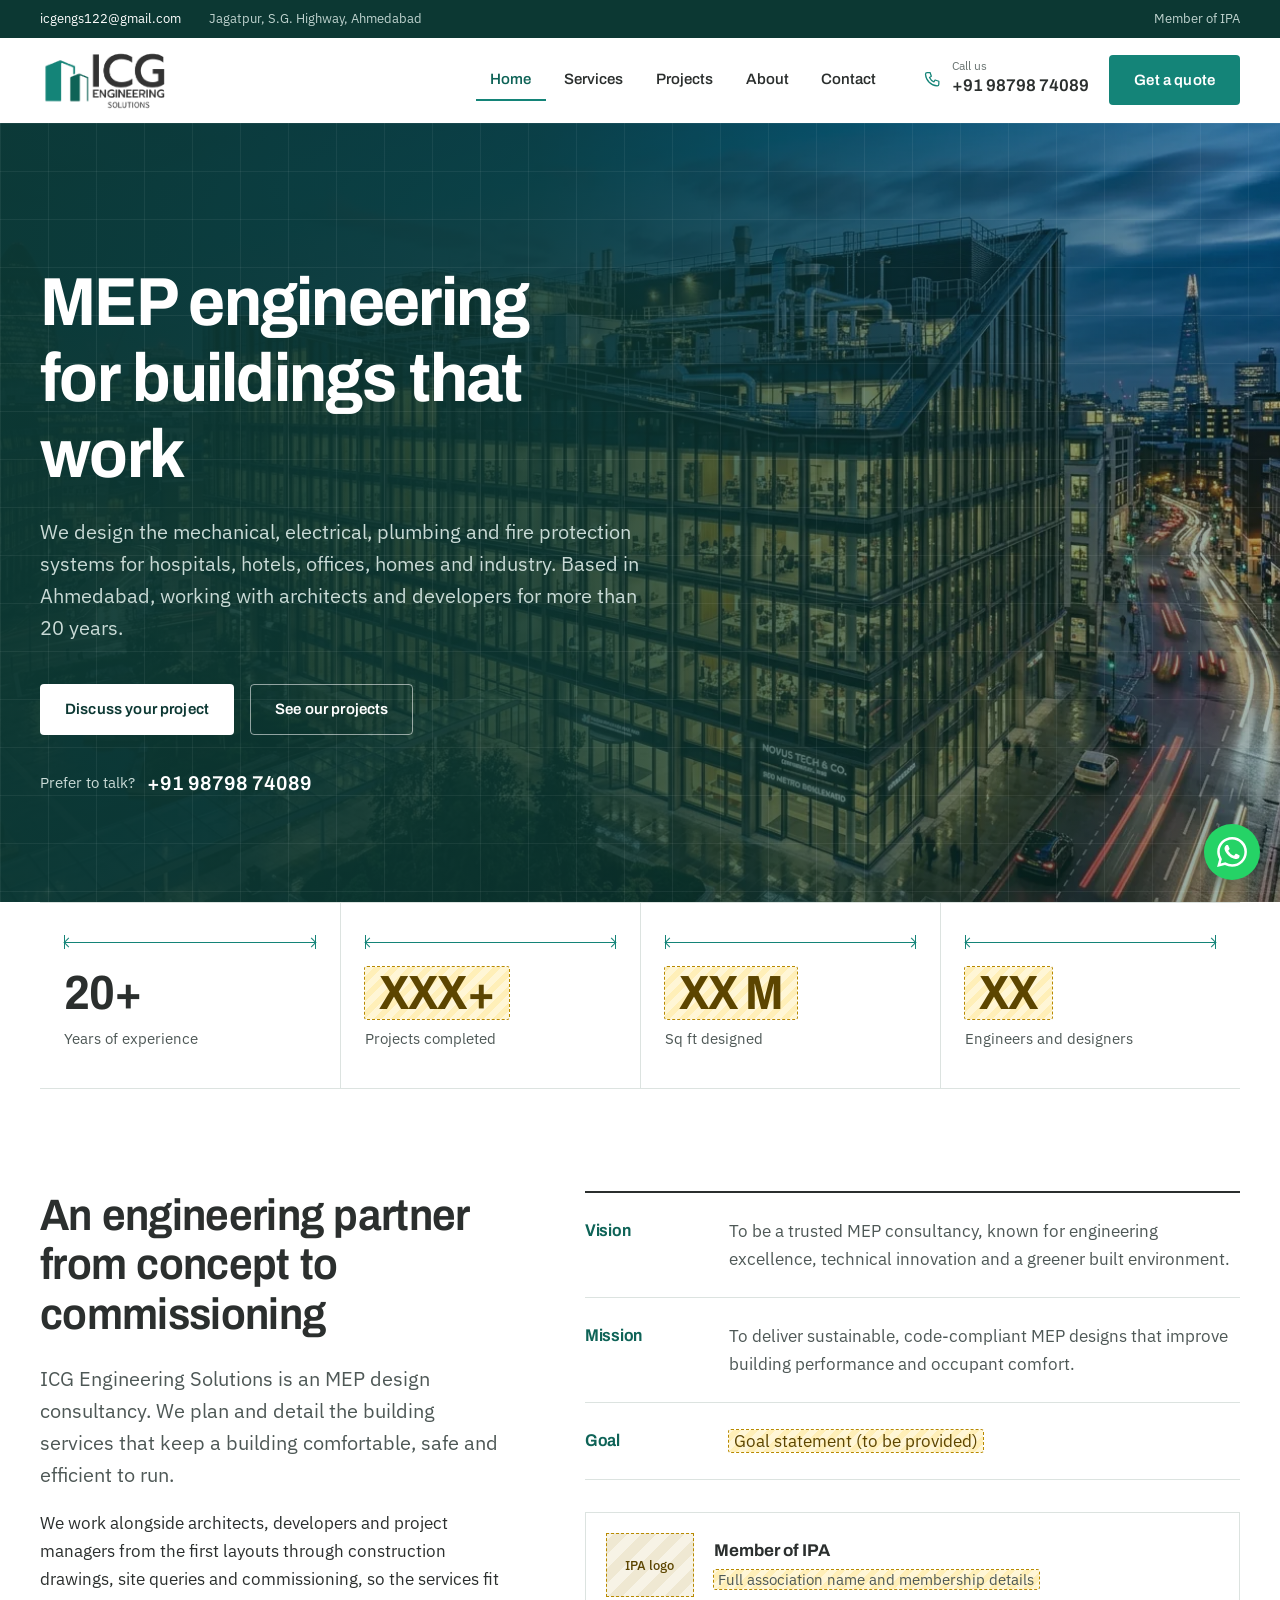
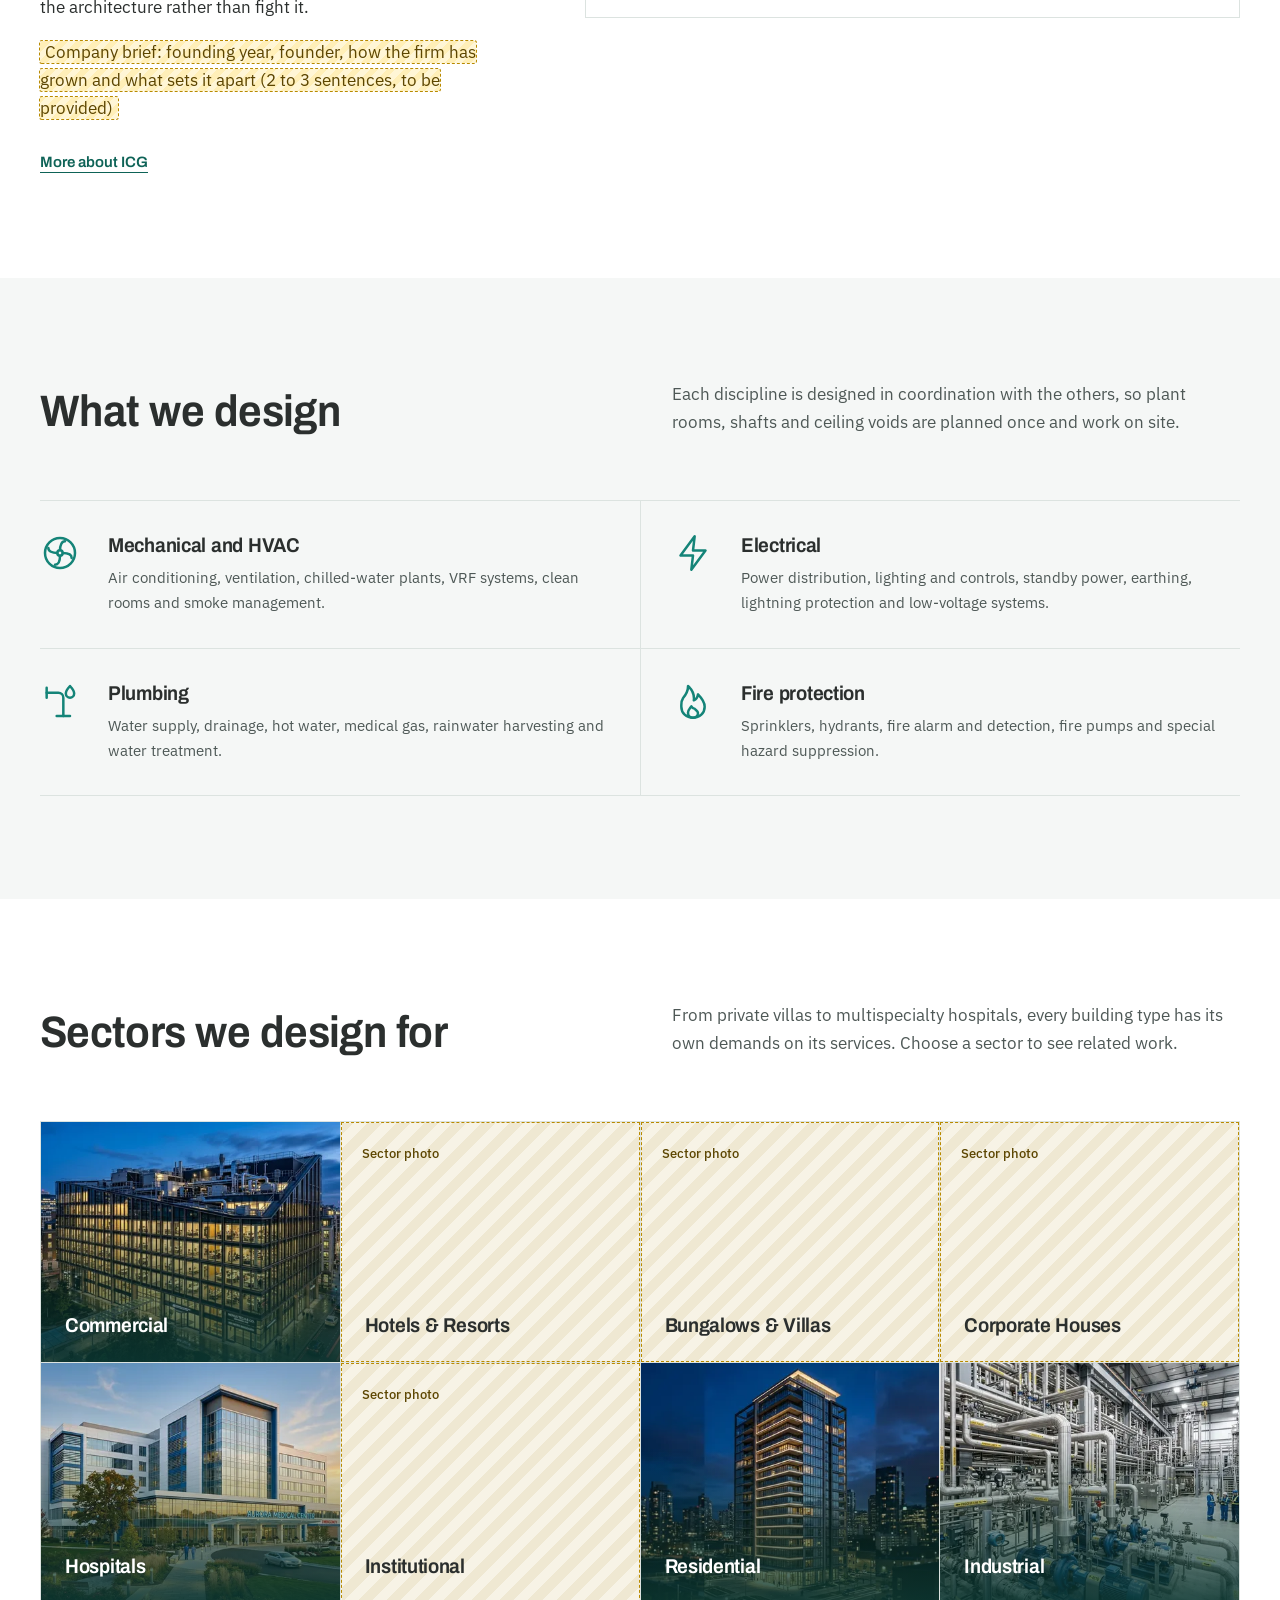
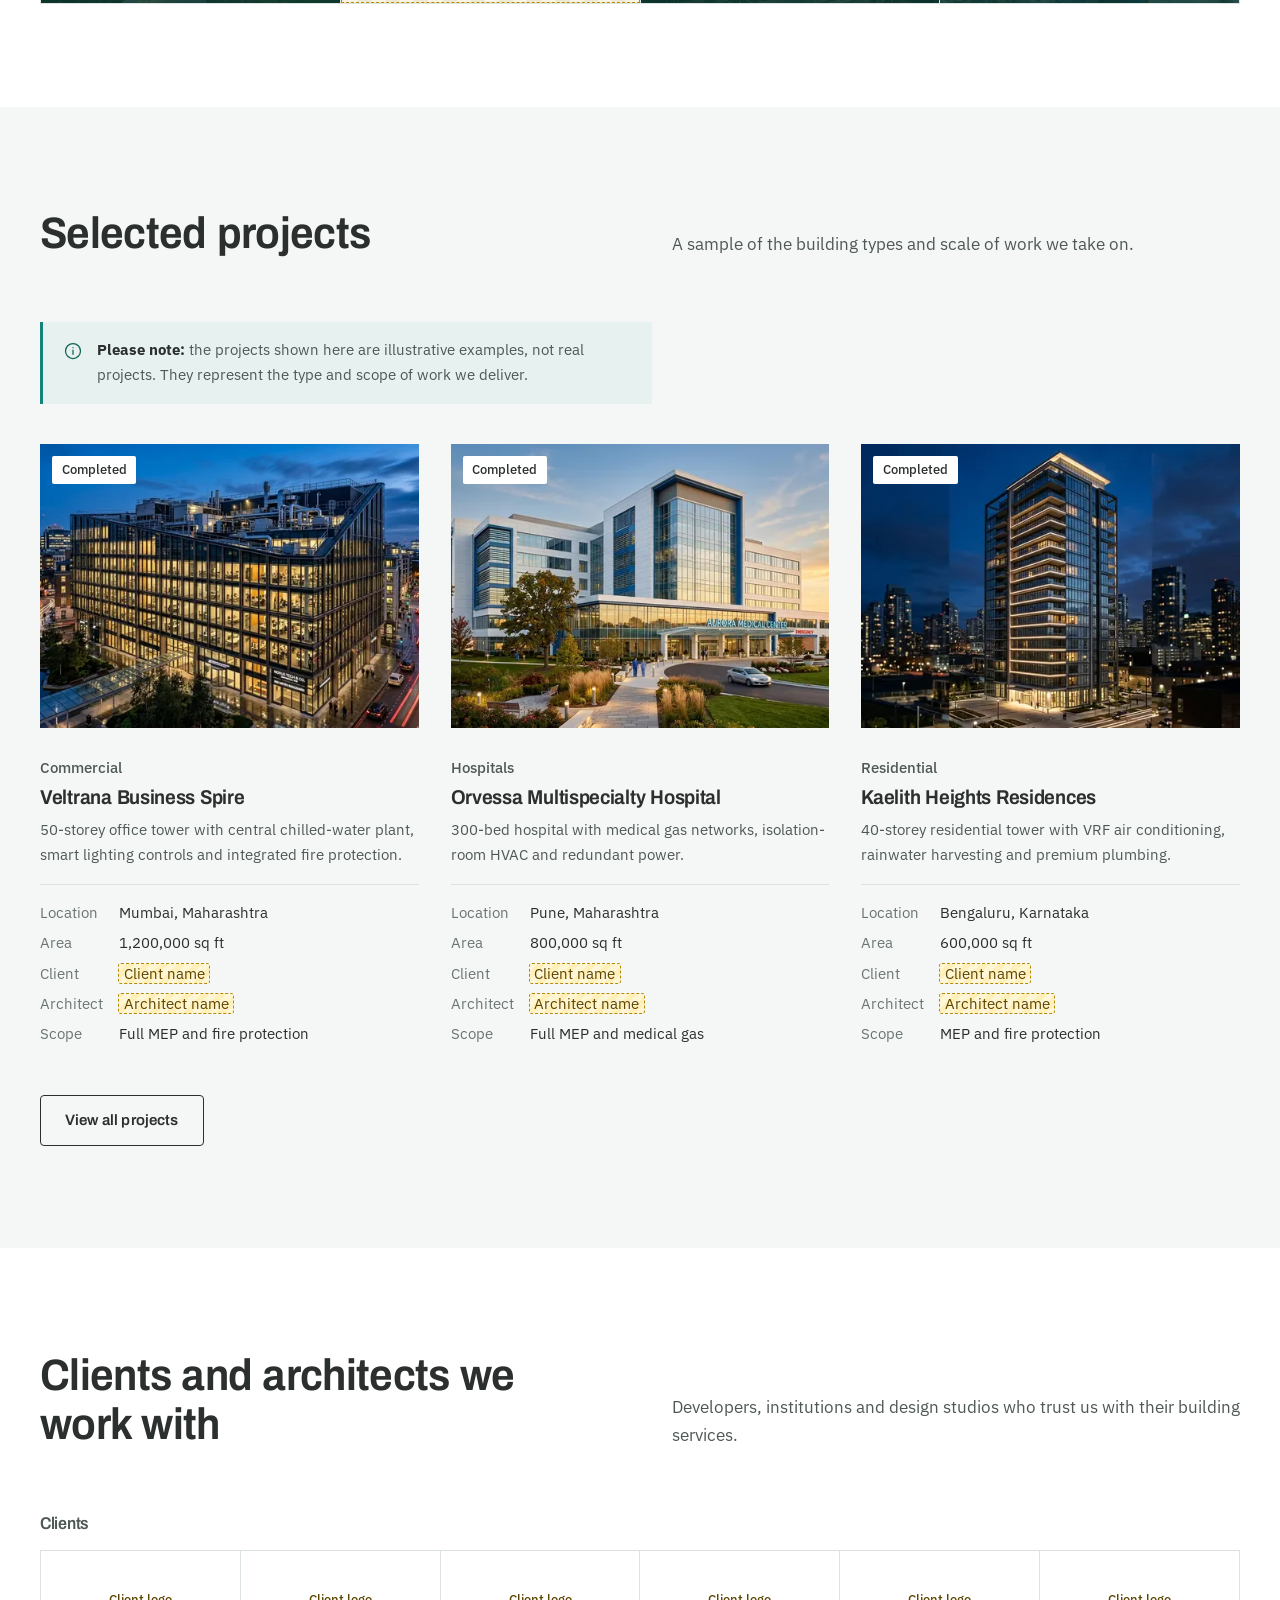
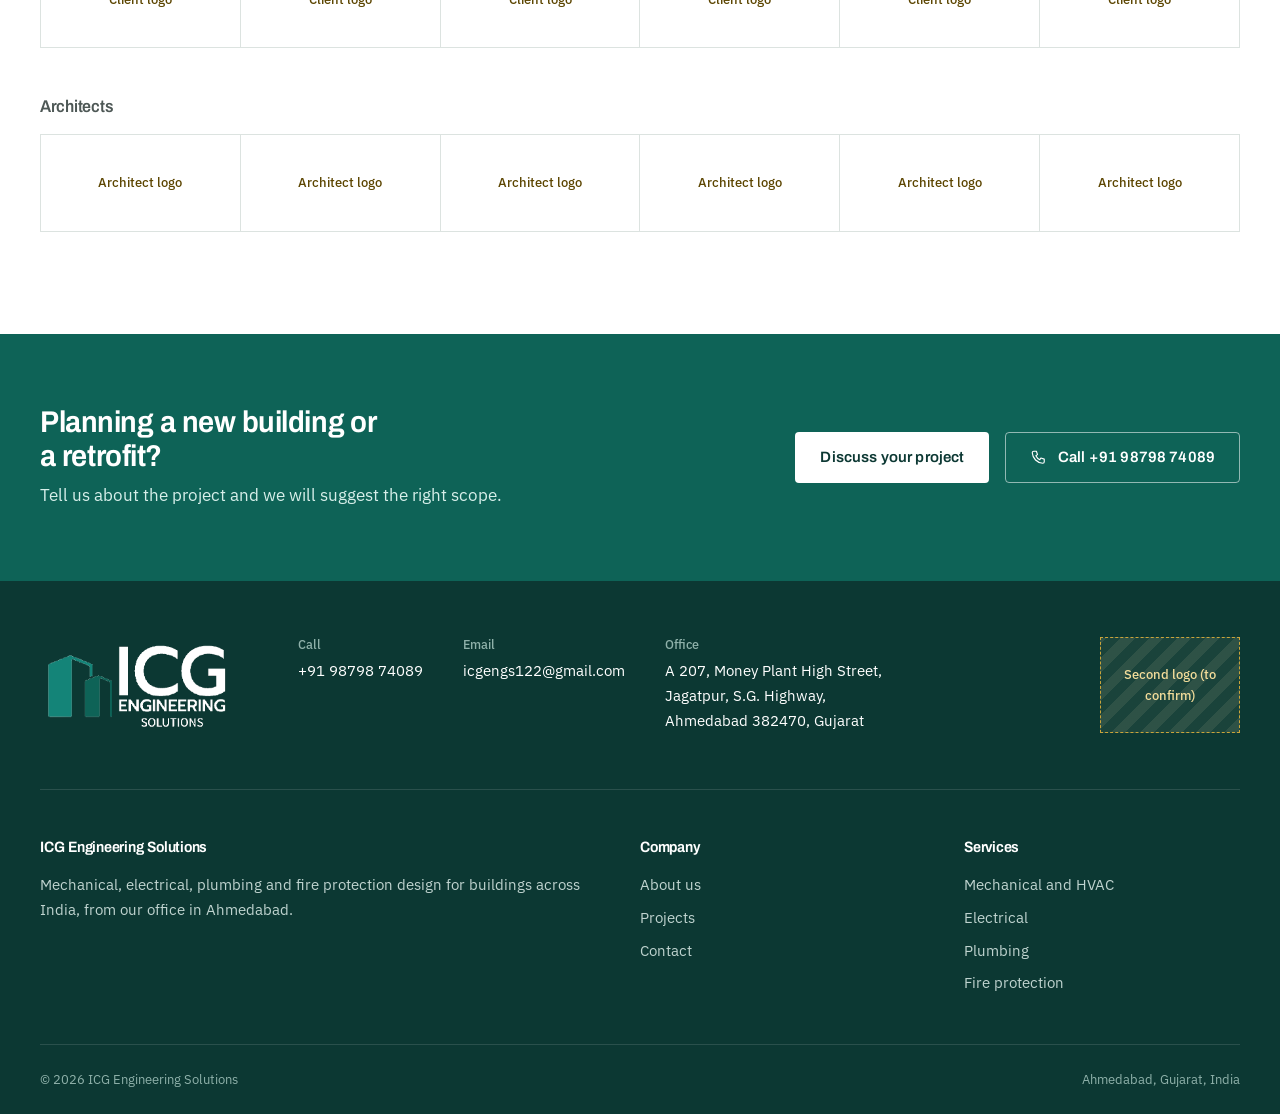
==== commit deac11bb: "feat: clean URLs and WhatsApp button - Link to /, /services, /projects etc. instead of index.html an" ====
--- a/index.html
+++ b/index.html
@@ -41,16 +41,16 @@
 
   <header class="site-header">
     <div class="container">
-      <a href="index.html" class="logo" aria-label="ICG Engineering Solutions home">
+      <a href="/" class="logo" aria-label="ICG Engineering Solutions home">
         <img src="images/logo.png" alt="ICG Engineering Solutions" width="591" height="292">
       </a>
       <nav class="nav" id="site-nav" aria-label="Main">
         <ul class="nav-list">
-            <li><a href="index.html" aria-current="page">Home</a></li>
-            <li><a href="services.html">Services</a></li>
-            <li><a href="projects.html">Projects</a></li>
-            <li><a href="about.html">About</a></li>
-            <li><a href="contact.html">Contact</a></li>
+            <li><a href="/" aria-current="page">Home</a></li>
+            <li><a href="/services">Services</a></li>
+            <li><a href="/projects">Projects</a></li>
+            <li><a href="/about">About</a></li>
+            <li><a href="/contact">Contact</a></li>
         </ul>
       </nav>
       <div class="header-actions">
@@ -58,7 +58,7 @@
           <svg viewBox="0 0 24 24" fill="none" stroke="currentColor" stroke-width="1.5" stroke-linecap="round" stroke-linejoin="round" aria-hidden="true"><path d="M5 3h3.5l1.5 4.5-2.2 1.4a11 11 0 0 0 5.3 5.3l1.4-2.2L19 13.5V17a2 2 0 0 1-2 2A15 15 0 0 1 3 5a2 2 0 0 1 2-2z"/></svg>
           <span><small>Call us</small>+91 98798 74089</span>
         </a>
-        <a href="contact.html" class="btn btn--primary">Get a quote</a>
+        <a href="/contact" class="btn btn--primary">Get a quote</a>
       </div>
       <button class="menu-toggle" type="button" aria-controls="site-nav" aria-expanded="false">
         <span></span><span class="visually-hidden">Menu</span>
@@ -75,8 +75,8 @@
         <h1 id="hero-title">MEP engineering for buildings that work</h1>
         <p class="lead">We design the mechanical, electrical, plumbing and fire protection systems for hospitals, hotels, offices, homes and industry. Based in Ahmedabad, working with architects and developers for more than 20 years.</p>
         <div class="hero-actions">
-          <a href="contact.html" class="btn btn--light">Discuss your project</a>
-          <a href="projects.html" class="btn btn--ghost-light">See our projects</a>
+          <a href="/contact" class="btn btn--light">Discuss your project</a>
+          <a href="/projects" class="btn btn--ghost-light">See our projects</a>
         </div>
         <p class="hero-call">Prefer to talk? <a href="tel:+919879874089">+91 98798 74089</a></p>
       </div>
@@ -100,7 +100,7 @@
           <p class="lead">ICG Engineering Solutions is an MEP design consultancy. We plan and detail the building services that keep a building comfortable, safe and efficient to run.</p>
           <p>We work alongside architects, developers and project managers from the first layouts through construction drawings, site queries and commissioning, so the services fit the architecture rather than fight it.</p>
           <p><span class="ph">Company brief: founding year, founder, how the firm has grown and what sets it apart (2 to 3 sentences, to be provided)</span></p>
-          <a href="about.html" class="text-link">More about ICG</a>
+          <a href="/about" class="text-link">More about ICG</a>
         </div>
         <div>
           <div class="purpose">
@@ -135,10 +135,10 @@
           <p>Each discipline is designed in coordination with the others, so plant rooms, shafts and ceiling voids are planned once and work on site.</p>
         </div>
         <div class="service-list">
-          <a class="service-row" href="services.html#hvac"><svg viewBox="0 0 24 24" fill="none" stroke="currentColor" stroke-width="1.5" stroke-linecap="round" stroke-linejoin="round" aria-hidden="true"><circle cx="12" cy="12" r="9"/><circle cx="12" cy="12" r="1.6"/><path d="M12 10.4c0-3 1-5.4 3-5.4M13.6 12c3 0 5.4 1 5.4 3M12 13.6c0 3-1 5.4-3 5.4M10.4 12c-3 0-5.4-1-5.4-3"/></svg><div><h3>Mechanical and HVAC</h3><p>Air conditioning, ventilation, chilled-water plants, VRF systems, clean rooms and smoke management.</p></div></a>
-          <a class="service-row" href="services.html#electrical"><svg viewBox="0 0 24 24" fill="none" stroke="currentColor" stroke-width="1.5" stroke-linecap="round" stroke-linejoin="round" aria-hidden="true"><path d="M13 2 4.5 13.5H12L11 22l8.5-11.5H12L13 2z"/></svg><div><h3>Electrical</h3><p>Power distribution, lighting and controls, standby power, earthing, lightning protection and low-voltage systems.</p></div></a>
-          <a class="service-row" href="services.html#plumbing"><svg viewBox="0 0 24 24" fill="none" stroke="currentColor" stroke-width="1.5" stroke-linecap="round" stroke-linejoin="round" aria-hidden="true"><path d="M4 7h7a3 3 0 0 1 3 3v11"/><path d="M4 4v6M10 21h8"/><path d="M18 3c0 0 2.5 2.8 2.5 4.5a2.5 2.5 0 0 1-5 0C15.5 5.8 18 3 18 3z"/></svg><div><h3>Plumbing</h3><p>Water supply, drainage, hot water, medical gas, rainwater harvesting and water treatment.</p></div></a>
-          <a class="service-row" href="services.html#fire"><svg viewBox="0 0 24 24" fill="none" stroke="currentColor" stroke-width="1.5" stroke-linecap="round" stroke-linejoin="round" aria-hidden="true"><path d="M12 22c4 0 7-2.7 7-6.6 0-3.4-2.3-5.7-4-7.4-.3 2-1.3 3.2-2.5 3.6.4-3.3-1-6.4-3.5-8.6.2 3.3-1.5 5.4-3 7.3C4.8 12 5 13.6 5 15.4 5 19.3 8 22 12 22z"/><path d="M12 22c-1.7 0-3-1.2-3-3 0-1.6 1.2-2.6 2-3.8.6 1 1.4 1.4 2 1.4.3.7 2 1.4 2 2.6 0 1.6-1.3 2.8-3 2.8z"/></svg><div><h3>Fire protection</h3><p>Sprinklers, hydrants, fire alarm and detection, fire pumps and special hazard suppression.</p></div></a>
+          <a class="service-row" href="/services#hvac"><svg viewBox="0 0 24 24" fill="none" stroke="currentColor" stroke-width="1.5" stroke-linecap="round" stroke-linejoin="round" aria-hidden="true"><circle cx="12" cy="12" r="9"/><circle cx="12" cy="12" r="1.6"/><path d="M12 10.4c0-3 1-5.4 3-5.4M13.6 12c3 0 5.4 1 5.4 3M12 13.6c0 3-1 5.4-3 5.4M10.4 12c-3 0-5.4-1-5.4-3"/></svg><div><h3>Mechanical and HVAC</h3><p>Air conditioning, ventilation, chilled-water plants, VRF systems, clean rooms and smoke management.</p></div></a>
+          <a class="service-row" href="/services#electrical"><svg viewBox="0 0 24 24" fill="none" stroke="currentColor" stroke-width="1.5" stroke-linecap="round" stroke-linejoin="round" aria-hidden="true"><path d="M13 2 4.5 13.5H12L11 22l8.5-11.5H12L13 2z"/></svg><div><h3>Electrical</h3><p>Power distribution, lighting and controls, standby power, earthing, lightning protection and low-voltage systems.</p></div></a>
+          <a class="service-row" href="/services#plumbing"><svg viewBox="0 0 24 24" fill="none" stroke="currentColor" stroke-width="1.5" stroke-linecap="round" stroke-linejoin="round" aria-hidden="true"><path d="M4 7h7a3 3 0 0 1 3 3v11"/><path d="M4 4v6M10 21h8"/><path d="M18 3c0 0 2.5 2.8 2.5 4.5a2.5 2.5 0 0 1-5 0C15.5 5.8 18 3 18 3z"/></svg><div><h3>Plumbing</h3><p>Water supply, drainage, hot water, medical gas, rainwater harvesting and water treatment.</p></div></a>
+          <a class="service-row" href="/services#fire"><svg viewBox="0 0 24 24" fill="none" stroke="currentColor" stroke-width="1.5" stroke-linecap="round" stroke-linejoin="round" aria-hidden="true"><path d="M12 22c4 0 7-2.7 7-6.6 0-3.4-2.3-5.7-4-7.4-.3 2-1.3 3.2-2.5 3.6.4-3.3-1-6.4-3.5-8.6.2 3.3-1.5 5.4-3 7.3C4.8 12 5 13.6 5 15.4 5 19.3 8 22 12 22z"/><path d="M12 22c-1.7 0-3-1.2-3-3 0-1.6 1.2-2.6 2-3.8.6 1 1.4 1.4 2 1.4.3.7 2 1.4 2 2.6 0 1.6-1.3 2.8-3 2.8z"/></svg><div><h3>Fire protection</h3><p>Sprinklers, hydrants, fire alarm and detection, fire pumps and special hazard suppression.</p></div></a>
         </div>
       </div>
     </section>
@@ -150,14 +150,14 @@
           <p>From private villas to multispecialty hospitals, every building type has its own demands on its services. Choose a sector to see related work.</p>
         </div>
         <div class="sector-grid">
-          <a class="sector has-img" href="projects.html#commercial"><img src="images/projects/commercial-640.webp" width="640" height="357" alt="" loading="lazy"><h3>Commercial</h3></a>
-          <a class="sector" href="projects.html#hotels"><span class="ph-block">Sector photo</span><h3>Hotels &amp; Resorts</h3></a>
-          <a class="sector" href="projects.html#villas"><span class="ph-block">Sector photo</span><h3>Bungalows &amp; Villas</h3></a>
-          <a class="sector" href="projects.html#corporate"><span class="ph-block">Sector photo</span><h3>Corporate Houses</h3></a>
-          <a class="sector has-img" href="projects.html#hospitals"><img src="images/projects/hospital-640.webp" width="640" height="357" alt="" loading="lazy"><h3>Hospitals</h3></a>
-          <a class="sector" href="projects.html#institutional"><span class="ph-block">Sector photo</span><h3>Institutional</h3></a>
-          <a class="sector has-img" href="projects.html#residential"><img src="images/projects/residential-640.webp" width="640" height="357" alt="" loading="lazy"><h3>Residential</h3></a>
-          <a class="sector has-img" href="projects.html#industrial"><img src="images/projects/industrial-640.webp" width="640" height="357" alt="" loading="lazy"><h3>Industrial</h3></a>
+          <a class="sector has-img" href="/projects#commercial"><img src="images/projects/commercial-640.webp" width="640" height="357" alt="" loading="lazy"><h3>Commercial</h3></a>
+          <a class="sector" href="/projects#hotels"><span class="ph-block">Sector photo</span><h3>Hotels &amp; Resorts</h3></a>
+          <a class="sector" href="/projects#villas"><span class="ph-block">Sector photo</span><h3>Bungalows &amp; Villas</h3></a>
+          <a class="sector" href="/projects#corporate"><span class="ph-block">Sector photo</span><h3>Corporate Houses</h3></a>
+          <a class="sector has-img" href="/projects#hospitals"><img src="images/projects/hospital-640.webp" width="640" height="357" alt="" loading="lazy"><h3>Hospitals</h3></a>
+          <a class="sector" href="/projects#institutional"><span class="ph-block">Sector photo</span><h3>Institutional</h3></a>
+          <a class="sector has-img" href="/projects#residential"><img src="images/projects/residential-640.webp" width="640" height="357" alt="" loading="lazy"><h3>Residential</h3></a>
+          <a class="sector has-img" href="/projects#industrial"><img src="images/projects/industrial-640.webp" width="640" height="357" alt="" loading="lazy"><h3>Industrial</h3></a>
         </div>
       </div>
     </section>
@@ -226,7 +226,7 @@
           </article>
         </div>
         <div class="section-foot">
-          <a href="projects.html" class="btn btn--ghost">View all projects</a>
+          <a href="/projects" class="btn btn--ghost">View all projects</a>
         </div>
       </div>
     </section>
@@ -263,7 +263,7 @@
           <p>Tell us about the project and we will suggest the right scope.</p>
         </div>
         <div class="cta-actions">
-          <a href="contact.html" class="btn btn--light">Discuss your project</a>
+          <a href="/contact" class="btn btn--light">Discuss your project</a>
           <a href="tel:+919879874089" class="btn btn--ghost-light"><svg viewBox="0 0 24 24" fill="none" stroke="currentColor" stroke-width="1.5" stroke-linecap="round" stroke-linejoin="round" aria-hidden="true"><path d="M5 3h3.5l1.5 4.5-2.2 1.4a11 11 0 0 0 5.3 5.3l1.4-2.2L19 13.5V17a2 2 0 0 1-2 2A15 15 0 0 1 3 5a2 2 0 0 1 2-2z"/></svg>Call +91 98798 74089</a>
         </div>
       </div>
@@ -273,7 +273,7 @@
   <footer class="site-footer">
     <div class="container">
       <div class="footer-top">
-        <a href="index.html" class="footer-logo" aria-label="ICG Engineering Solutions home">
+        <a href="/" class="footer-logo" aria-label="ICG Engineering Solutions home">
           <img src="images/logo-light.png" alt="ICG Engineering Solutions" width="591" height="292" loading="lazy">
         </a>
         <div class="footer-contact">
@@ -301,18 +301,18 @@
         <nav aria-label="Footer">
           <h3>Company</h3>
           <ul>
-            <li><a href="about.html">About us</a></li>
-            <li><a href="projects.html">Projects</a></li>
-            <li><a href="contact.html">Contact</a></li>
+            <li><a href="/about">About us</a></li>
+            <li><a href="/projects">Projects</a></li>
+            <li><a href="/contact">Contact</a></li>
           </ul>
         </nav>
         <div>
           <h3>Services</h3>
           <ul>
-            <li><a href="services.html#hvac">Mechanical and HVAC</a></li>
-            <li><a href="services.html#electrical">Electrical</a></li>
-            <li><a href="services.html#plumbing">Plumbing</a></li>
-            <li><a href="services.html#fire">Fire protection</a></li>
+            <li><a href="/services#hvac">Mechanical and HVAC</a></li>
+            <li><a href="/services#electrical">Electrical</a></li>
+            <li><a href="/services#plumbing">Plumbing</a></li>
+            <li><a href="/services#fire">Fire protection</a></li>
           </ul>
         </div>
       </div>
@@ -323,5 +323,9 @@
       </div>
     </div>
   </footer>
+
+  <a class="whatsapp-float" href="https://wa.me/919879874089?text=Hello%20ICG%20Engineering%2C%20I%20would%20like%20to%20discuss%20a%20project." target="_blank" rel="noopener" aria-label="Chat with us on WhatsApp">
+    <svg viewBox="0 0 24 24" fill="currentColor" aria-hidden="true"><path d="M17.472 14.382c-.297-.149-1.758-.867-2.03-.967-.273-.099-.471-.148-.67.15-.197.297-.767.966-.94 1.164-.173.199-.347.223-.644.075-.297-.15-1.255-.463-2.39-1.475-.883-.788-1.48-1.761-1.653-2.059-.173-.297-.018-.458.13-.606.134-.133.298-.347.446-.52.149-.174.198-.298.298-.497.099-.198.05-.371-.025-.52-.075-.149-.669-1.612-.916-2.207-.242-.579-.487-.5-.669-.51-.173-.008-.371-.01-.57-.01-.198 0-.52.074-.792.372-.272.297-1.04 1.016-1.04 2.479 0 1.462 1.065 2.875 1.213 3.074.149.198 2.096 3.2 5.077 4.487.709.306 1.262.489 1.694.625.712.227 1.36.195 1.871.118.571-.085 1.758-.719 2.006-1.413.248-.694.248-1.289.173-1.413-.074-.124-.272-.198-.57-.347m-5.421 7.403h-.004a9.87 9.87 0 0 1-5.031-1.378l-.361-.214-3.741.982.998-3.648-.235-.374a9.86 9.86 0 0 1-1.51-5.26c.001-5.45 4.436-9.884 9.888-9.884 2.64 0 5.122 1.03 6.988 2.898a9.825 9.825 0 0 1 2.893 6.994c-.003 5.45-4.437 9.884-9.885 9.884m8.413-18.297A11.815 11.815 0 0 0 12.05 0C5.495 0 .16 5.335.157 11.892c0 2.096.547 4.142 1.588 5.945L.057 24l6.305-1.654a11.882 11.882 0 0 0 5.683 1.448h.005c6.554 0 11.89-5.335 11.893-11.893a11.821 11.821 0 0 0-3.48-8.413z"/></svg>
+  </a>
 </body>
 </html>
--- a/css/style.css
+++ b/css/style.css
@@ -522,6 +522,18 @@
 .footer-links a { color: #BFD3CF; text-decoration: none; }
 .footer-links a:hover { color: var(--white); text-decoration: underline; }
 .footer-bottom { display: flex; justify-content: space-between; gap: 1rem; flex-wrap: wrap; padding-block: 1.5rem; border-top: 1px solid rgba(255,255,255,0.12); font-size: var(--fs-xs); color: #8FB1AA; }
+
+.whatsapp-float {
+  position: fixed; z-index: 90;
+  right: max(1.25rem, env(safe-area-inset-right)); bottom: max(1.25rem, env(safe-area-inset-bottom));
+  display: grid; place-items: center; width: 56px; height: 56px; border-radius: 50%;
+  background: #25D366; color: var(--white);
+  box-shadow: 0 8px 24px -8px rgba(12,56,51,0.55);
+  transition: transform 0.2s var(--ease), background-color 0.2s;
+}
+.whatsapp-float svg { width: 30px; height: 30px; }
+.whatsapp-float:hover { background: #1EBE5A; color: var(--white); transform: translateY(-2px); }
+.whatsapp-float:focus-visible { outline-color: var(--charcoal); }
 
 /* ── 21. 404 ── */
 .not-found { min-height: 60vh; display: grid; align-content: center; }
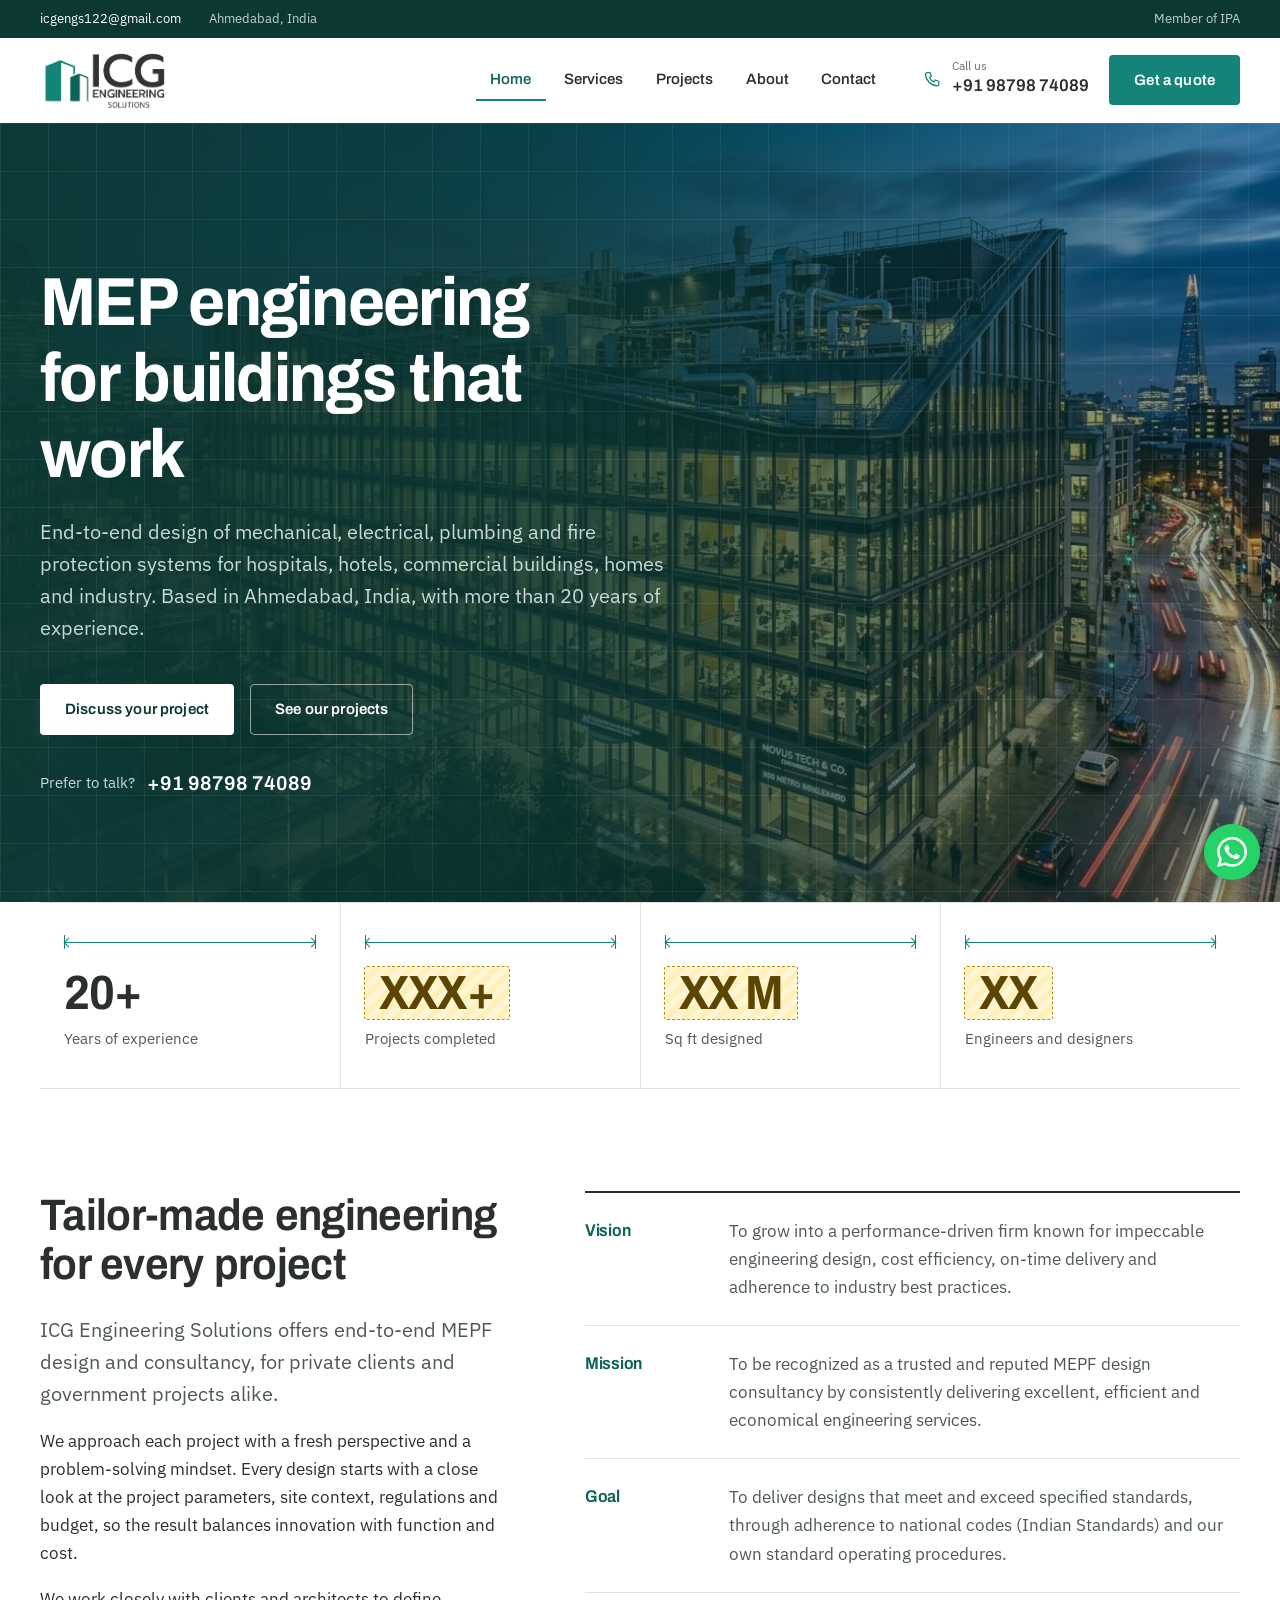
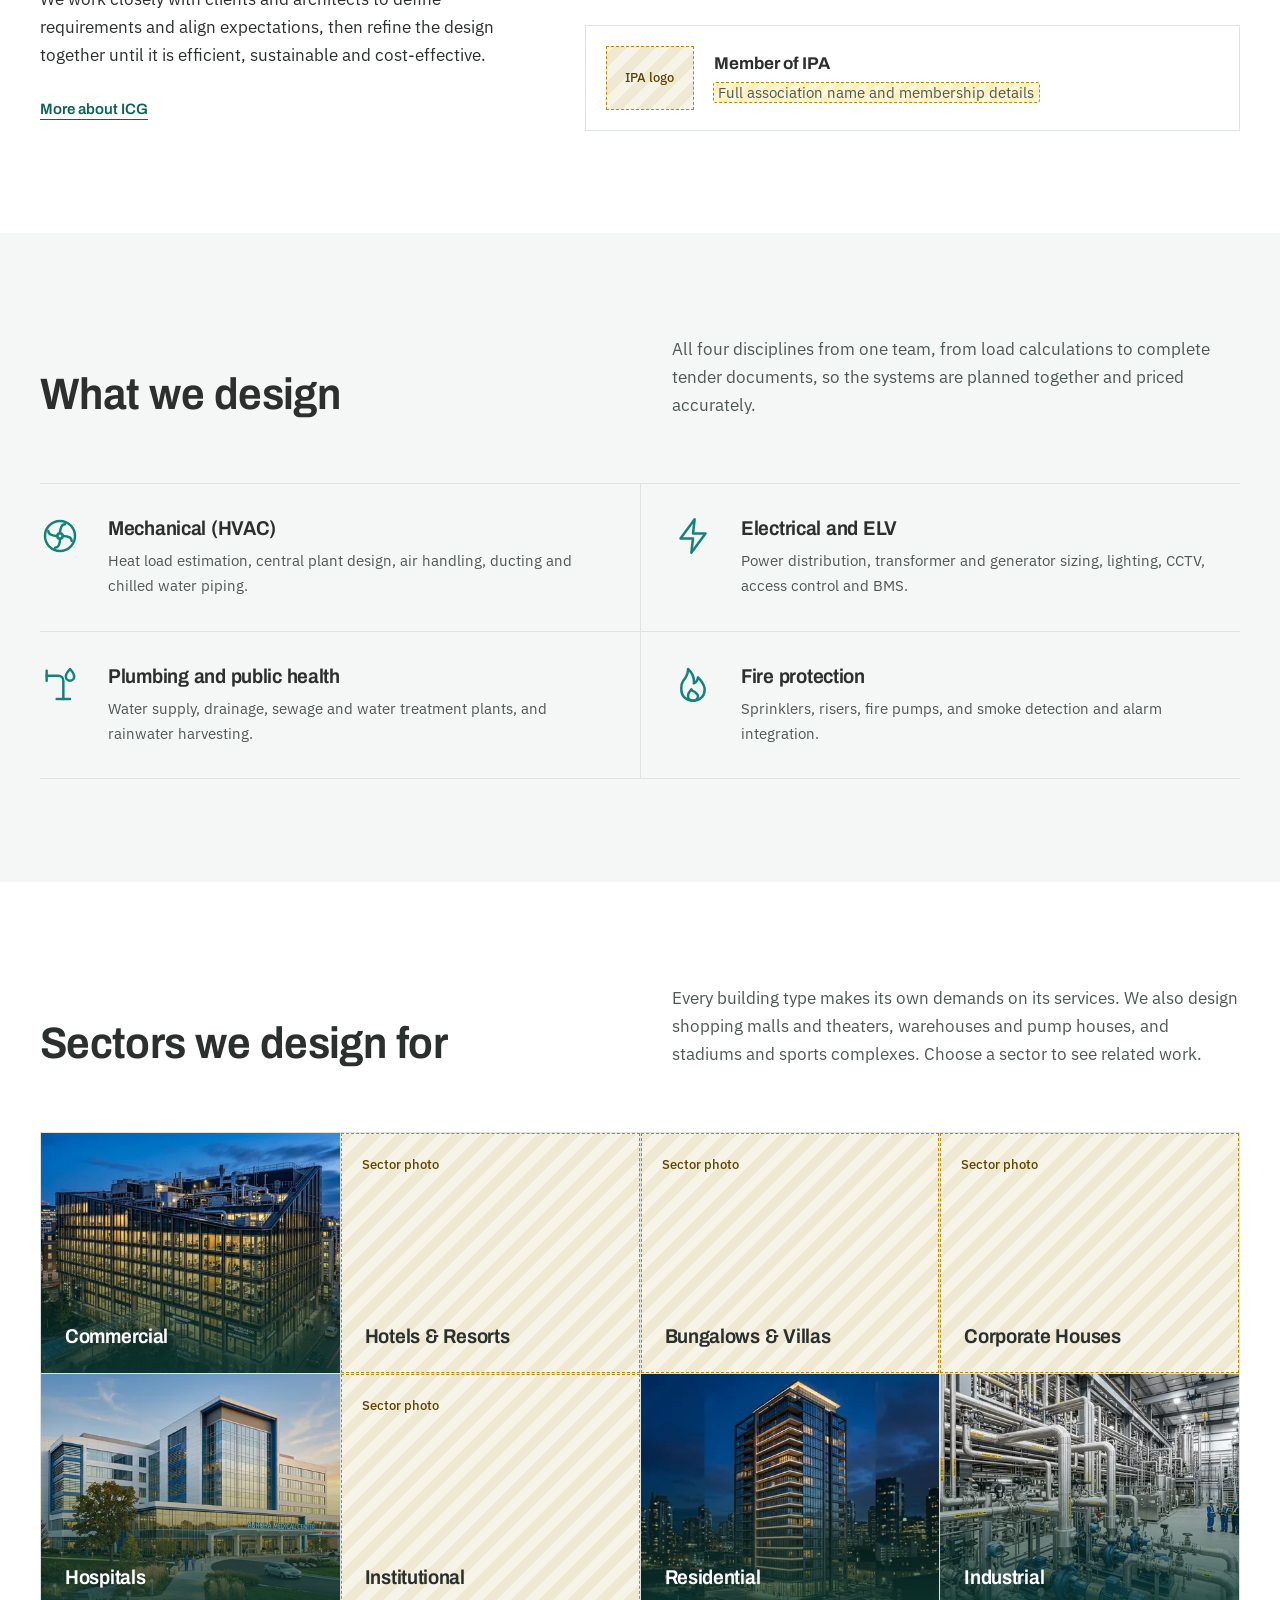
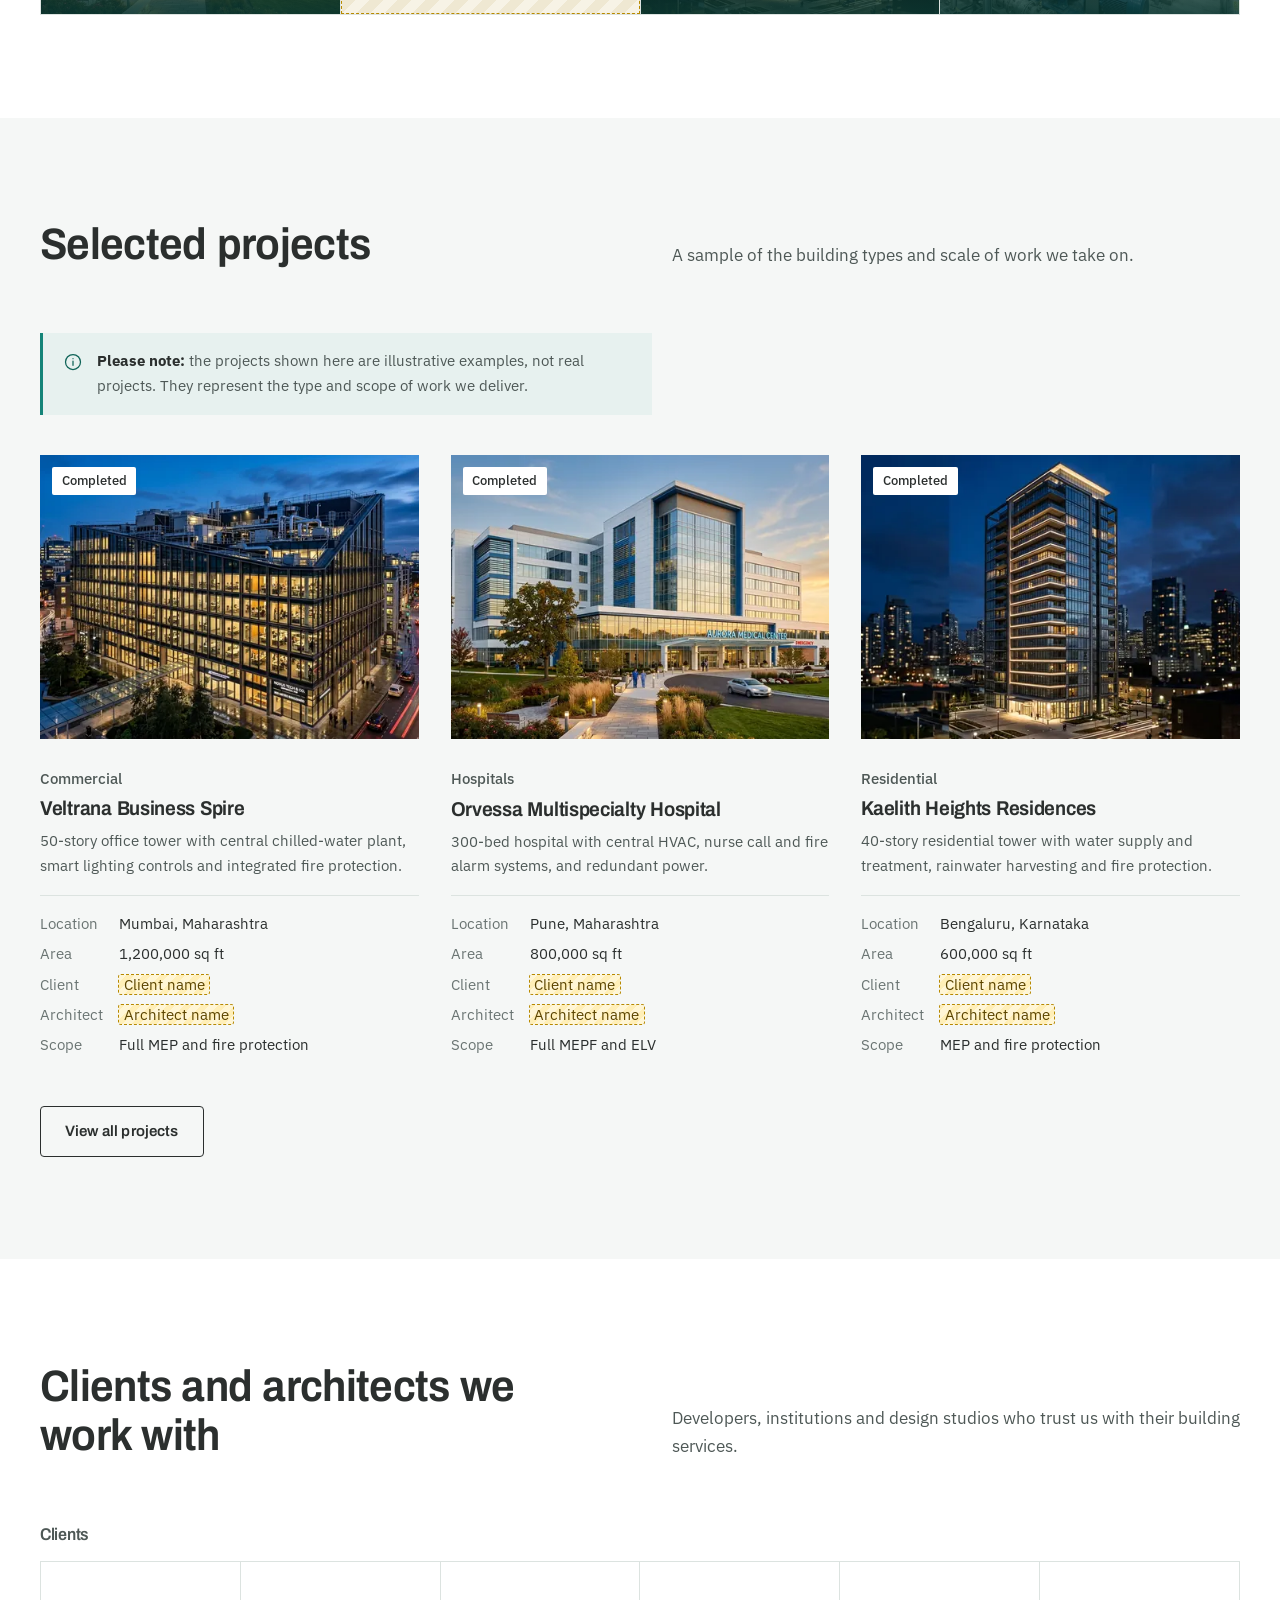
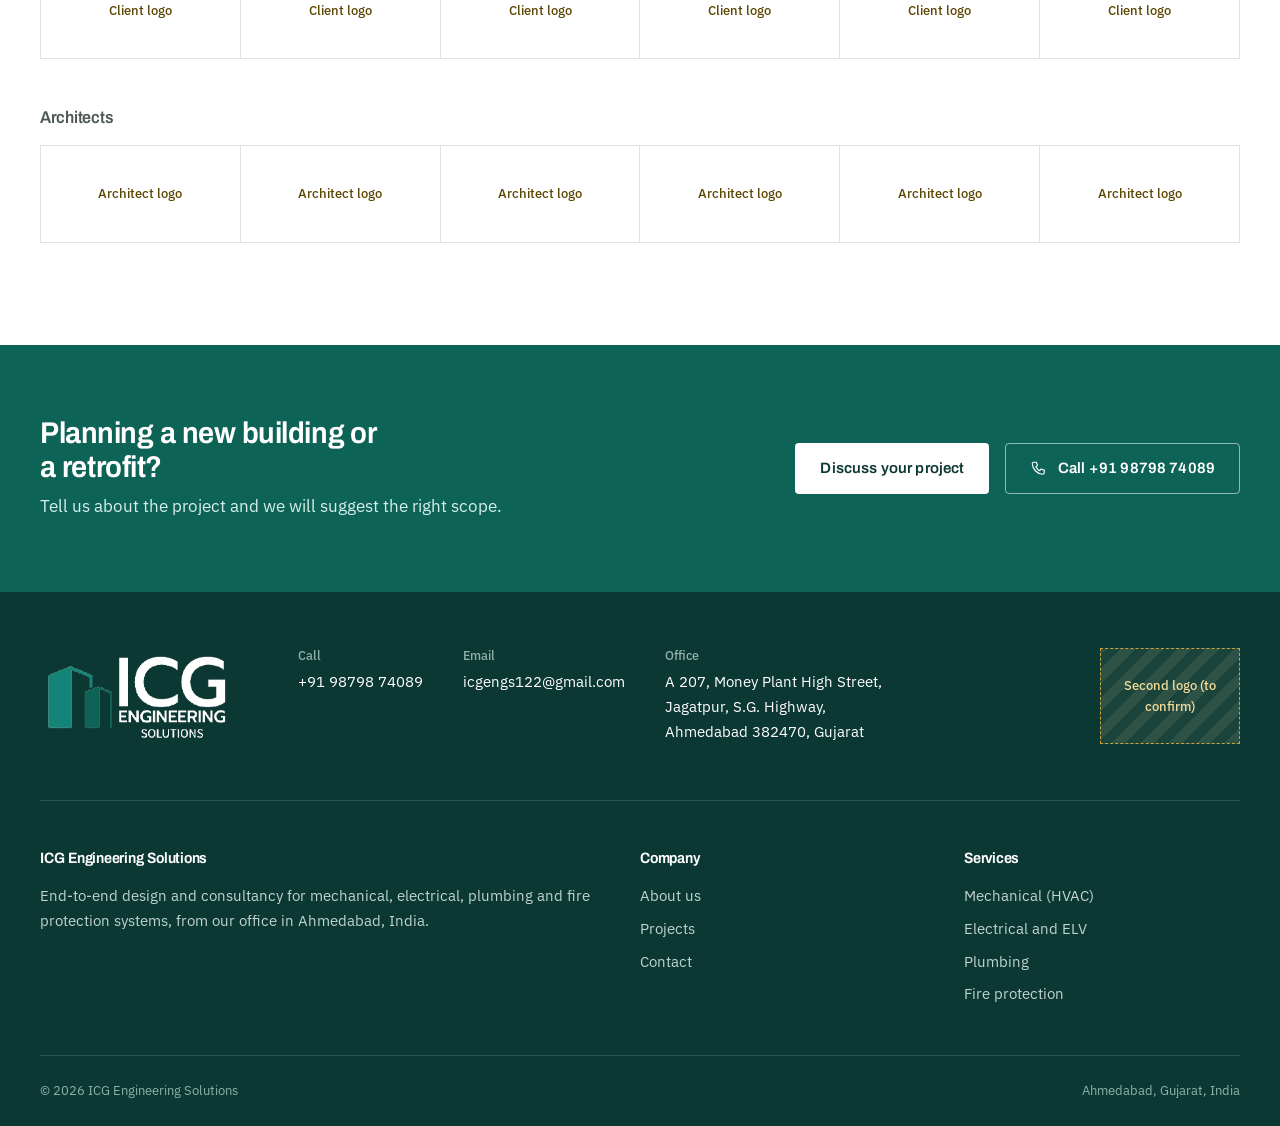
==== commit c157af2e: "content: use company profile content and prepare site for international clients - Rewrite services f" ====
--- a/index.html
+++ b/index.html
@@ -1,17 +1,17 @@
 <!DOCTYPE html>
-<html lang="en-IN">
+<html lang="en">
 <head>
   <meta charset="UTF-8">
   <meta name="viewport" content="width=device-width, initial-scale=1.0">
-  <title>ICG Engineering Solutions | MEP Design Consultants in Ahmedabad</title>
-  <meta name="description" content="ICG Engineering Solutions designs mechanical, electrical, plumbing and fire protection systems for hospitals, hotels, offices, homes and industry. MEP consultants in Ahmedabad with 20+ years of experience.">
+  <title>ICG Engineering Solutions | MEPF Design Consultants, Ahmedabad, India</title>
+  <meta name="description" content="End-to-end MEPF design and consultancy: mechanical, electrical, plumbing and fire protection systems for hospitals, hotels, commercial buildings, homes and industry. Based in Ahmedabad, India, with 20+ years of experience.">
   <link rel="canonical" href="https://icgengs.com/">
   <meta name="theme-color" content="#0C3833">
 
   <meta property="og:type" content="website">
   <meta property="og:site_name" content="ICG Engineering Solutions">
-  <meta property="og:title" content="ICG Engineering Solutions | MEP Design Consultants in Ahmedabad">
-  <meta property="og:description" content="ICG Engineering Solutions designs mechanical, electrical, plumbing and fire protection systems for hospitals, hotels, offices, homes and industry. MEP consultants in Ahmedabad with 20+ years of experience.">
+  <meta property="og:title" content="ICG Engineering Solutions | MEPF Design Consultants, Ahmedabad, India">
+  <meta property="og:description" content="End-to-end MEPF design and consultancy: mechanical, electrical, plumbing and fire protection systems for hospitals, hotels, commercial buildings, homes and industry. Based in Ahmedabad, India, with 20+ years of experience.">
   <meta property="og:url" content="https://icgengs.com/">
   <meta property="og:image" content="https://icgengs.com/images/og-image.jpg">
   <meta property="og:image:width" content="1200">
@@ -24,7 +24,7 @@
   <link href="https://fonts.googleapis.com/css2?family=Archivo:wdth,wght@62..125,500..700&family=IBM+Plex+Sans:wght@400;500;600&display=swap" rel="stylesheet">
   <link rel="stylesheet" href="css/style.css">
   <script src="js/script.js" defer></script>
-  <script type="application/ld+json">{"@context": "https://schema.org", "@type": "ProfessionalService", "name": "ICG Engineering Solutions", "description": "MEP design consultancy: mechanical, electrical, plumbing and fire protection engineering.", "url": "https://icgengs.com/", "logo": "https://icgengs.com/images/logo.png", "image": "https://icgengs.com/images/og-image.jpg", "telephone": "+91-98798-74089", "email": "icgengs122@gmail.com", "address": {"@type": "PostalAddress", "streetAddress": "A 207, Money Plant High Street, Jagatpur, S.G. Highway", "addressLocality": "Ahmedabad", "addressRegion": "Gujarat", "postalCode": "382470", "addressCountry": "IN"}, "areaServed": "IN"}</script>
+  <script type="application/ld+json">{"@context": "https://schema.org", "@type": "ProfessionalService", "name": "ICG Engineering Solutions", "description": "MEPF design consultancy: mechanical, electrical, plumbing and fire protection engineering.", "url": "https://icgengs.com/", "logo": "https://icgengs.com/images/logo.png", "image": "https://icgengs.com/images/og-image.jpg", "telephone": "+91-98798-74089", "email": "icgengs122@gmail.com", "address": {"@type": "PostalAddress", "streetAddress": "A 207, Money Plant High Street, Jagatpur, S.G. Highway", "addressLocality": "Ahmedabad", "addressRegion": "Gujarat", "postalCode": "382470", "addressCountry": "IN"}}</script>
 </head>
 <body>
   <a class="skip-link" href="#main">Skip to content</a>
@@ -33,7 +33,7 @@
     <div class="container">
       <ul class="topbar-list">
         <li><a href="mailto:icgengs122@gmail.com">icgengs122@gmail.com</a></li>
-        <li>Jagatpur, S.G. Highway, Ahmedabad</li>
+        <li>Ahmedabad, India</li>
       </ul>
       <span>Member of IPA</span>
     </div>
@@ -73,7 +73,7 @@
       </div>
       <div class="container hero-inner">
         <h1 id="hero-title">MEP engineering for buildings that work</h1>
-        <p class="lead">We design the mechanical, electrical, plumbing and fire protection systems for hospitals, hotels, offices, homes and industry. Based in Ahmedabad, working with architects and developers for more than 20 years.</p>
+        <p class="lead">End-to-end design of mechanical, electrical, plumbing and fire protection systems for hospitals, hotels, commercial buildings, homes and industry. Based in Ahmedabad, India, with more than 20 years of experience.</p>
         <div class="hero-actions">
           <a href="/contact" class="btn btn--light">Discuss your project</a>
           <a href="/projects" class="btn btn--ghost-light">See our projects</a>
@@ -96,27 +96,27 @@
     <section class="section" aria-labelledby="about-title">
       <div class="container split">
         <div class="about-brief">
-          <h2 id="about-title">An engineering partner from concept to commissioning</h2>
-          <p class="lead">ICG Engineering Solutions is an MEP design consultancy. We plan and detail the building services that keep a building comfortable, safe and efficient to run.</p>
-          <p>We work alongside architects, developers and project managers from the first layouts through construction drawings, site queries and commissioning, so the services fit the architecture rather than fight it.</p>
-          <p><span class="ph">Company brief: founding year, founder, how the firm has grown and what sets it apart (2 to 3 sentences, to be provided)</span></p>
+          <h2 id="about-title">Tailor-made engineering for every project</h2>
+          <p class="lead">ICG Engineering Solutions offers end-to-end MEPF design and consultancy, for private clients and government projects alike.</p>
+          <p>We approach each project with a fresh perspective and a problem-solving mindset. Every design starts with a close look at the project parameters, site context, regulations and budget, so the result balances innovation with function and cost.</p>
+          <p>We work closely with clients and architects to define requirements and align expectations, then refine the design together until it is efficient, sustainable and cost-effective.</p>
           <a href="/about" class="text-link">More about ICG</a>
         </div>
         <div>
           <div class="purpose">
-            <div class="purpose-item">
-              <h3>Vision</h3>
-              <p>To be a trusted MEP consultancy, known for engineering excellence, technical innovation and a greener built environment.</p>
-            </div>
-            <div class="purpose-item">
-              <h3>Mission</h3>
-              <p>To deliver sustainable, code-compliant MEP designs that improve building performance and occupant comfort.</p>
-            </div>
-            <div class="purpose-item">
-              <h3>Goal</h3>
-              <p><span class="ph">Goal statement (to be provided)</span></p>
-            </div>
-          </div>
+          <div class="purpose-item">
+            <h3>Vision</h3>
+            <p>To grow into a performance-driven firm known for impeccable engineering design, cost efficiency, on-time delivery and adherence to industry best practices.</p>
+          </div>
+          <div class="purpose-item">
+            <h3>Mission</h3>
+            <p>To be recognized as a trusted and reputed MEPF design consultancy by consistently delivering excellent, efficient and economical engineering services.</p>
+          </div>
+          <div class="purpose-item">
+            <h3>Goal</h3>
+            <p>To deliver designs that meet and exceed specified standards, through adherence to national codes (Indian Standards) and our own standard operating procedures.</p>
+          </div>
+        </div>
           <div class="membership">
             <div class="ph-block">IPA logo</div>
             <div>
@@ -132,13 +132,13 @@
       <div class="container">
         <div class="section-head">
           <h2 id="services-title">What we design</h2>
-          <p>Each discipline is designed in coordination with the others, so plant rooms, shafts and ceiling voids are planned once and work on site.</p>
+          <p>All four disciplines from one team, from load calculations to complete tender documents, so the systems are planned together and priced accurately.</p>
         </div>
         <div class="service-list">
-          <a class="service-row" href="/services#hvac"><svg viewBox="0 0 24 24" fill="none" stroke="currentColor" stroke-width="1.5" stroke-linecap="round" stroke-linejoin="round" aria-hidden="true"><circle cx="12" cy="12" r="9"/><circle cx="12" cy="12" r="1.6"/><path d="M12 10.4c0-3 1-5.4 3-5.4M13.6 12c3 0 5.4 1 5.4 3M12 13.6c0 3-1 5.4-3 5.4M10.4 12c-3 0-5.4-1-5.4-3"/></svg><div><h3>Mechanical and HVAC</h3><p>Air conditioning, ventilation, chilled-water plants, VRF systems, clean rooms and smoke management.</p></div></a>
-          <a class="service-row" href="/services#electrical"><svg viewBox="0 0 24 24" fill="none" stroke="currentColor" stroke-width="1.5" stroke-linecap="round" stroke-linejoin="round" aria-hidden="true"><path d="M13 2 4.5 13.5H12L11 22l8.5-11.5H12L13 2z"/></svg><div><h3>Electrical</h3><p>Power distribution, lighting and controls, standby power, earthing, lightning protection and low-voltage systems.</p></div></a>
-          <a class="service-row" href="/services#plumbing"><svg viewBox="0 0 24 24" fill="none" stroke="currentColor" stroke-width="1.5" stroke-linecap="round" stroke-linejoin="round" aria-hidden="true"><path d="M4 7h7a3 3 0 0 1 3 3v11"/><path d="M4 4v6M10 21h8"/><path d="M18 3c0 0 2.5 2.8 2.5 4.5a2.5 2.5 0 0 1-5 0C15.5 5.8 18 3 18 3z"/></svg><div><h3>Plumbing</h3><p>Water supply, drainage, hot water, medical gas, rainwater harvesting and water treatment.</p></div></a>
-          <a class="service-row" href="/services#fire"><svg viewBox="0 0 24 24" fill="none" stroke="currentColor" stroke-width="1.5" stroke-linecap="round" stroke-linejoin="round" aria-hidden="true"><path d="M12 22c4 0 7-2.7 7-6.6 0-3.4-2.3-5.7-4-7.4-.3 2-1.3 3.2-2.5 3.6.4-3.3-1-6.4-3.5-8.6.2 3.3-1.5 5.4-3 7.3C4.8 12 5 13.6 5 15.4 5 19.3 8 22 12 22z"/><path d="M12 22c-1.7 0-3-1.2-3-3 0-1.6 1.2-2.6 2-3.8.6 1 1.4 1.4 2 1.4.3.7 2 1.4 2 2.6 0 1.6-1.3 2.8-3 2.8z"/></svg><div><h3>Fire protection</h3><p>Sprinklers, hydrants, fire alarm and detection, fire pumps and special hazard suppression.</p></div></a>
+          <a class="service-row" href="/services#hvac"><svg viewBox="0 0 24 24" fill="none" stroke="currentColor" stroke-width="1.5" stroke-linecap="round" stroke-linejoin="round" aria-hidden="true"><circle cx="12" cy="12" r="9"/><circle cx="12" cy="12" r="1.6"/><path d="M12 10.4c0-3 1-5.4 3-5.4M13.6 12c3 0 5.4 1 5.4 3M12 13.6c0 3-1 5.4-3 5.4M10.4 12c-3 0-5.4-1-5.4-3"/></svg><div><h3>Mechanical (HVAC)</h3><p>Heat load estimation, central plant design, air handling, ducting and chilled water piping.</p></div></a>
+          <a class="service-row" href="/services#electrical"><svg viewBox="0 0 24 24" fill="none" stroke="currentColor" stroke-width="1.5" stroke-linecap="round" stroke-linejoin="round" aria-hidden="true"><path d="M13 2 4.5 13.5H12L11 22l8.5-11.5H12L13 2z"/></svg><div><h3>Electrical and ELV</h3><p>Power distribution, transformer and generator sizing, lighting, CCTV, access control and BMS.</p></div></a>
+          <a class="service-row" href="/services#plumbing"><svg viewBox="0 0 24 24" fill="none" stroke="currentColor" stroke-width="1.5" stroke-linecap="round" stroke-linejoin="round" aria-hidden="true"><path d="M4 7h7a3 3 0 0 1 3 3v11"/><path d="M4 4v6M10 21h8"/><path d="M18 3c0 0 2.5 2.8 2.5 4.5a2.5 2.5 0 0 1-5 0C15.5 5.8 18 3 18 3z"/></svg><div><h3>Plumbing and public health</h3><p>Water supply, drainage, sewage and water treatment plants, and rainwater harvesting.</p></div></a>
+          <a class="service-row" href="/services#fire"><svg viewBox="0 0 24 24" fill="none" stroke="currentColor" stroke-width="1.5" stroke-linecap="round" stroke-linejoin="round" aria-hidden="true"><path d="M12 22c4 0 7-2.7 7-6.6 0-3.4-2.3-5.7-4-7.4-.3 2-1.3 3.2-2.5 3.6.4-3.3-1-6.4-3.5-8.6.2 3.3-1.5 5.4-3 7.3C4.8 12 5 13.6 5 15.4 5 19.3 8 22 12 22z"/><path d="M12 22c-1.7 0-3-1.2-3-3 0-1.6 1.2-2.6 2-3.8.6 1 1.4 1.4 2 1.4.3.7 2 1.4 2 2.6 0 1.6-1.3 2.8-3 2.8z"/></svg><div><h3>Fire protection</h3><p>Sprinklers, risers, fire pumps, and smoke detection and alarm integration.</p></div></a>
         </div>
       </div>
     </section>
@@ -147,7 +147,7 @@
       <div class="container">
         <div class="section-head">
           <h2 id="sectors-title">Sectors we design for</h2>
-          <p>From private villas to multispecialty hospitals, every building type has its own demands on its services. Choose a sector to see related work.</p>
+          <p>Every building type makes its own demands on its services. We also design shopping malls and theaters, warehouses and pump houses, and stadiums and sports complexes. Choose a sector to see related work.</p>
         </div>
         <div class="sector-grid">
           <a class="sector has-img" href="/projects#commercial"><img src="images/projects/commercial-640.webp" width="640" height="357" alt="" loading="lazy"><h3>Commercial</h3></a>
@@ -178,7 +178,7 @@
             <div class="project-body">
               <p class="project-sector">Commercial</p>
               <h3>Veltrana Business Spire</h3>
-              <p>50-storey office tower with central chilled-water plant, smart lighting controls and integrated fire protection.</p>
+              <p>50-story office tower with central chilled-water plant, smart lighting controls and integrated fire protection.</p>
               <dl class="project-facts">
                 <dt>Location</dt><dd>Mumbai, Maharashtra</dd>
                 <dt>Area</dt><dd>1,200,000 sq ft</dd>
@@ -196,13 +196,13 @@
             <div class="project-body">
               <p class="project-sector">Hospitals</p>
               <h3>Orvessa Multispecialty Hospital</h3>
-              <p>300-bed hospital with medical gas networks, isolation-room HVAC and redundant power.</p>
+              <p>300-bed hospital with central HVAC, nurse call and fire alarm systems, and redundant power.</p>
               <dl class="project-facts">
                 <dt>Location</dt><dd>Pune, Maharashtra</dd>
                 <dt>Area</dt><dd>800,000 sq ft</dd>
                 <dt>Client</dt><dd><span class="ph">Client name</span></dd>
                 <dt>Architect</dt><dd><span class="ph">Architect name</span></dd>
-                <dt>Scope</dt><dd>Full MEP and medical gas</dd>
+                <dt>Scope</dt><dd>Full MEPF and ELV</dd>
               </dl>
             </div>
           </article>
@@ -214,7 +214,7 @@
             <div class="project-body">
               <p class="project-sector">Residential</p>
               <h3>Kaelith Heights Residences</h3>
-              <p>40-storey residential tower with VRF air conditioning, rainwater harvesting and premium plumbing.</p>
+              <p>40-story residential tower with water supply and treatment, rainwater harvesting and fire protection.</p>
               <dl class="project-facts">
                 <dt>Location</dt><dd>Bengaluru, Karnataka</dd>
                 <dt>Area</dt><dd>600,000 sq ft</dd>
@@ -296,7 +296,7 @@
       <div class="footer-links">
         <div>
           <h3>ICG Engineering Solutions</h3>
-          <p>Mechanical, electrical, plumbing and fire protection design for buildings across India, from our office in Ahmedabad.</p>
+          <p>End-to-end design and consultancy for mechanical, electrical, plumbing and fire protection systems, from our office in Ahmedabad, India.</p>
         </div>
         <nav aria-label="Footer">
           <h3>Company</h3>
@@ -309,8 +309,8 @@
         <div>
           <h3>Services</h3>
           <ul>
-            <li><a href="/services#hvac">Mechanical and HVAC</a></li>
-            <li><a href="/services#electrical">Electrical</a></li>
+            <li><a href="/services#hvac">Mechanical (HVAC)</a></li>
+            <li><a href="/services#electrical">Electrical and ELV</a></li>
             <li><a href="/services#plumbing">Plumbing</a></li>
             <li><a href="/services#fire">Fire protection</a></li>
           </ul>
--- a/css/style.css
+++ b/css/style.css
@@ -431,10 +431,14 @@
 .discipline p + p { margin-top: 1rem; }
 .discipline > p { color: var(--text-soft); }
 .scope { margin-top: 2rem; }
+.scope + .scope { margin-top: 2.5rem; }
 .scope h3 { font-size: var(--fs-sm); color: var(--text-faint); font-weight: 600; margin-bottom: 0.75rem; }
 .scope ul { display: grid; grid-template-columns: repeat(2, minmax(0, 1fr)); gap: 0 2rem; border-top: 1px solid var(--line); }
 .scope li { padding: 0.7rem 0 0.7rem 1.4rem; border-bottom: 1px solid var(--line); position: relative; font-size: var(--fs-sm); }
-.scope li::before { content: ''; position: absolute; left: 0; top: 1.2rem; width: 8px; height: 1px; background: var(--teal); }
+.scope li::before { content: ''; position: absolute; left: 0; top: 1.45rem; width: 8px; height: 1px; background: var(--teal); }
+
+.section-intro { margin-top: 1rem; }
+.tools { margin-top: 1.75rem; font-size: var(--fs-sm); color: var(--text-soft); }
 
 .process { display: grid; grid-template-columns: repeat(4, minmax(0, 1fr)); counter-reset: step; }
 .process li { padding: 0 2rem 0 0; counter-increment: step; }
@@ -451,6 +455,18 @@
 .values li { padding: 1.5rem 0; border-bottom: 1px solid var(--line); }
 .values h3 { font-size: var(--fs-base); margin-bottom: 0.35rem; }
 .values p { font-size: var(--fs-sm); color: var(--text-soft); }
+
+.values--single { grid-template-columns: minmax(0, 1fr); }
+
+.expertise {
+  display: grid; grid-template-columns: repeat(3, minmax(0, 1fr)); gap: 0 3rem;
+  border-top: 1px solid var(--line);
+}
+.expertise li {
+  padding: 1rem 0 1rem 1.4rem; border-bottom: 1px solid var(--line); position: relative;
+  font-family: var(--font-head); font-weight: 600; color: var(--charcoal);
+}
+.expertise li::before { content: ''; position: absolute; left: 0; top: 1.85rem; width: 8px; height: 1px; background: var(--teal); }
 
 .team-grid { display: grid; grid-template-columns: repeat(3, minmax(0, 1fr)); gap: 2rem; }
 .team-card .ph-block { aspect-ratio: 4 / 5; }
@@ -582,7 +598,7 @@
   .figures { grid-template-columns: repeat(2, minmax(0, 1fr)); }
   .figure:nth-child(3) { border-left: 0; }
   .figure:nth-child(n+3) { border-top: 1px solid var(--line); }
-  .project-grid, .team-grid { grid-template-columns: repeat(2, minmax(0, 1fr)); }
+  .project-grid, .team-grid, .expertise { grid-template-columns: repeat(2, minmax(0, 1fr)); }
   .process { grid-template-columns: repeat(2, minmax(0, 1fr)); gap: 2.5rem 0; }
   .footer-links { grid-template-columns: 1fr 1fr; }
   .footer-links > :first-child { grid-column: 1 / -1; }
@@ -592,7 +608,7 @@
   .topbar-list li:not(:first-child) { display: none; }
   .header-phone span { display: none; }
   .header-actions { gap: 0.5rem; }
-  .service-list, .values, .scope ul, .form-grid { grid-template-columns: minmax(0, 1fr); }
+  .service-list, .values, .scope ul, .form-grid, .expertise { grid-template-columns: minmax(0, 1fr); }
   .service-row, .service-row:nth-child(even) { padding: 1.75rem 0; border-left: 0; }
   .project-grid, .team-grid, .process { grid-template-columns: minmax(0, 1fr); }
   .sector { min-height: 11rem; }
